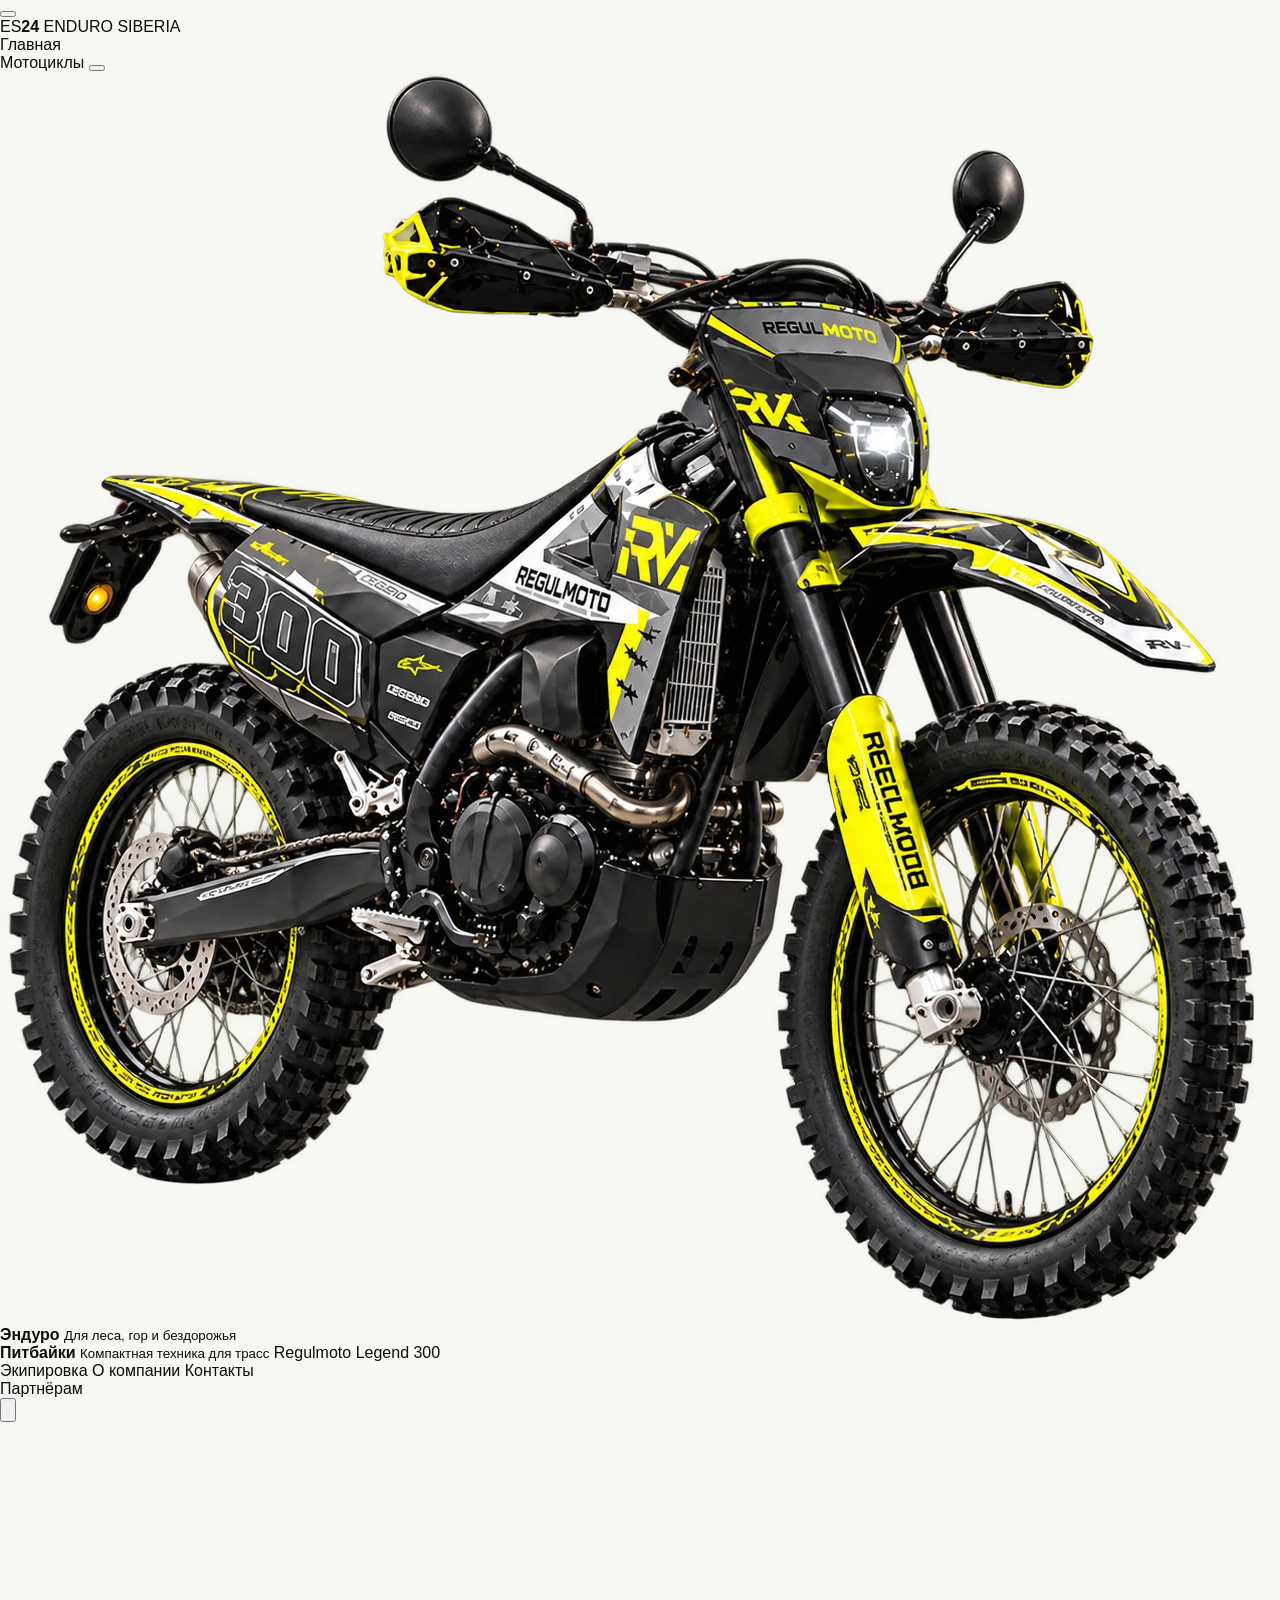
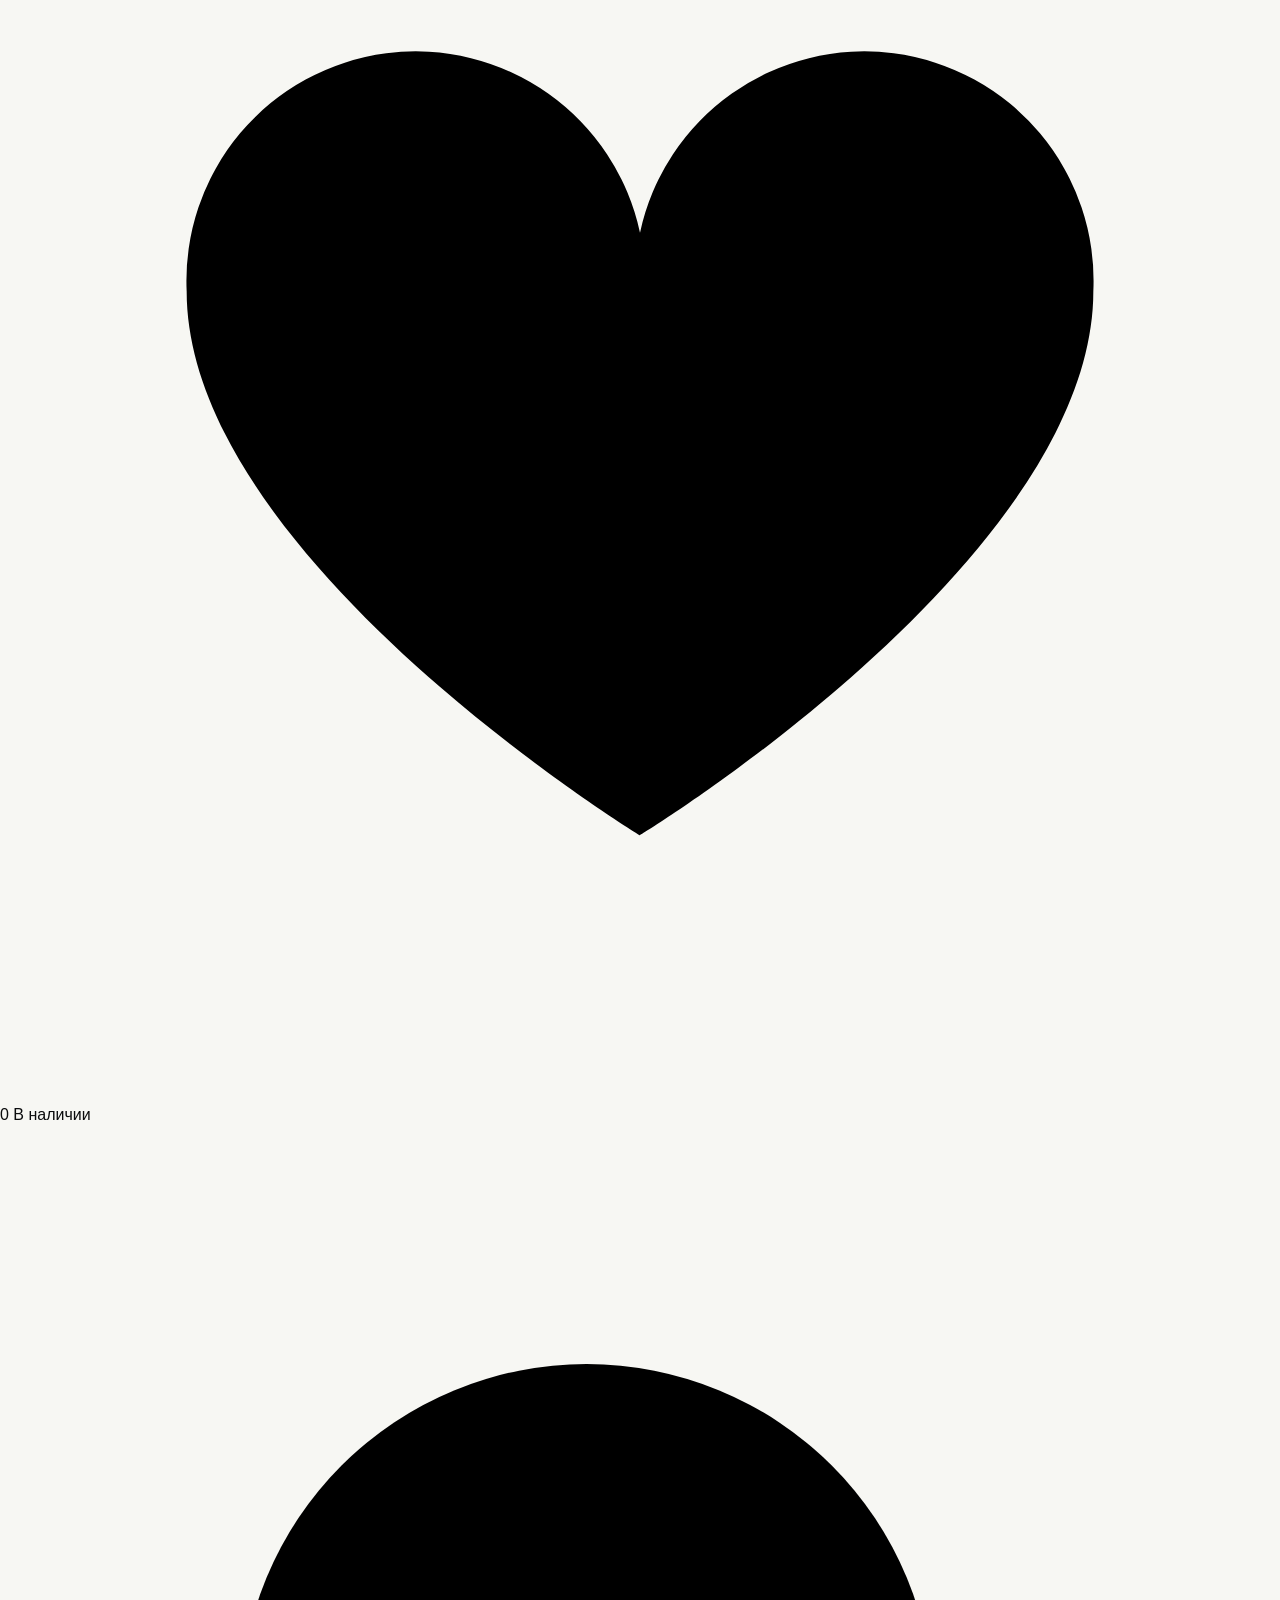
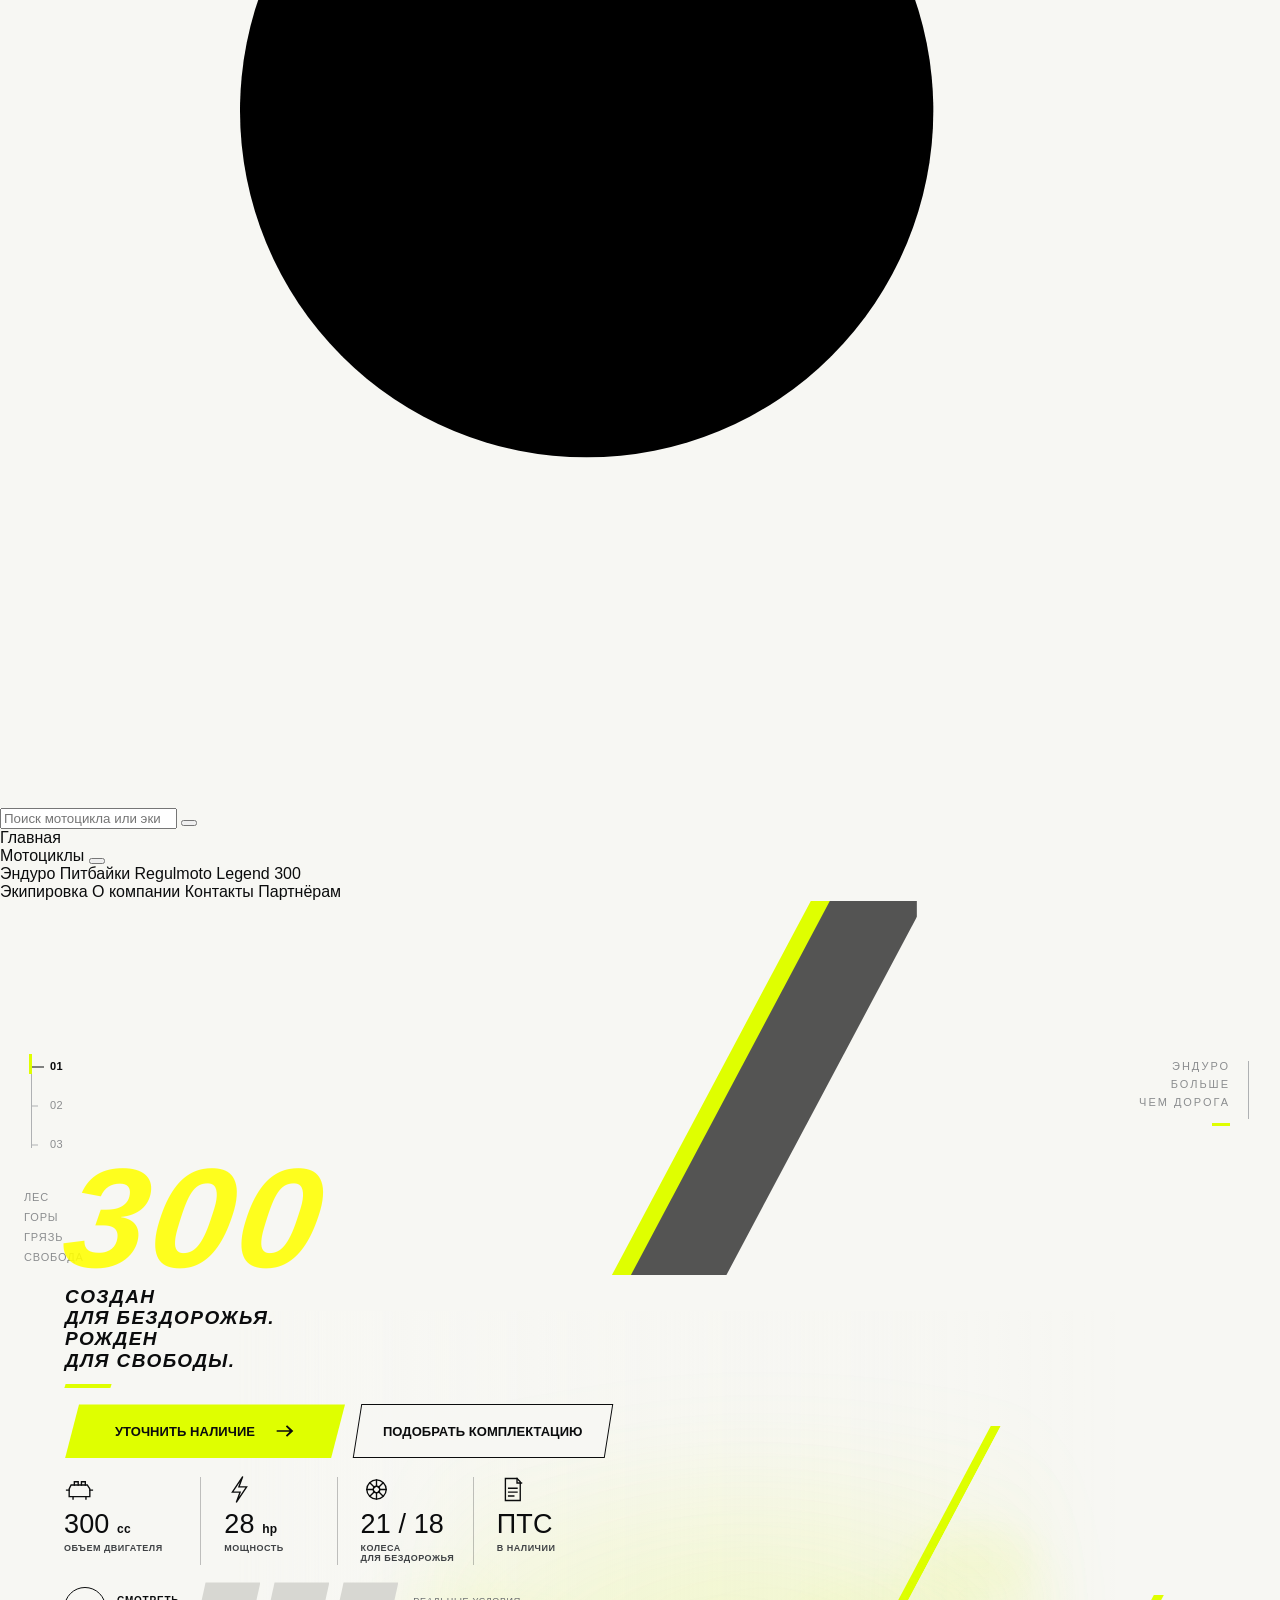
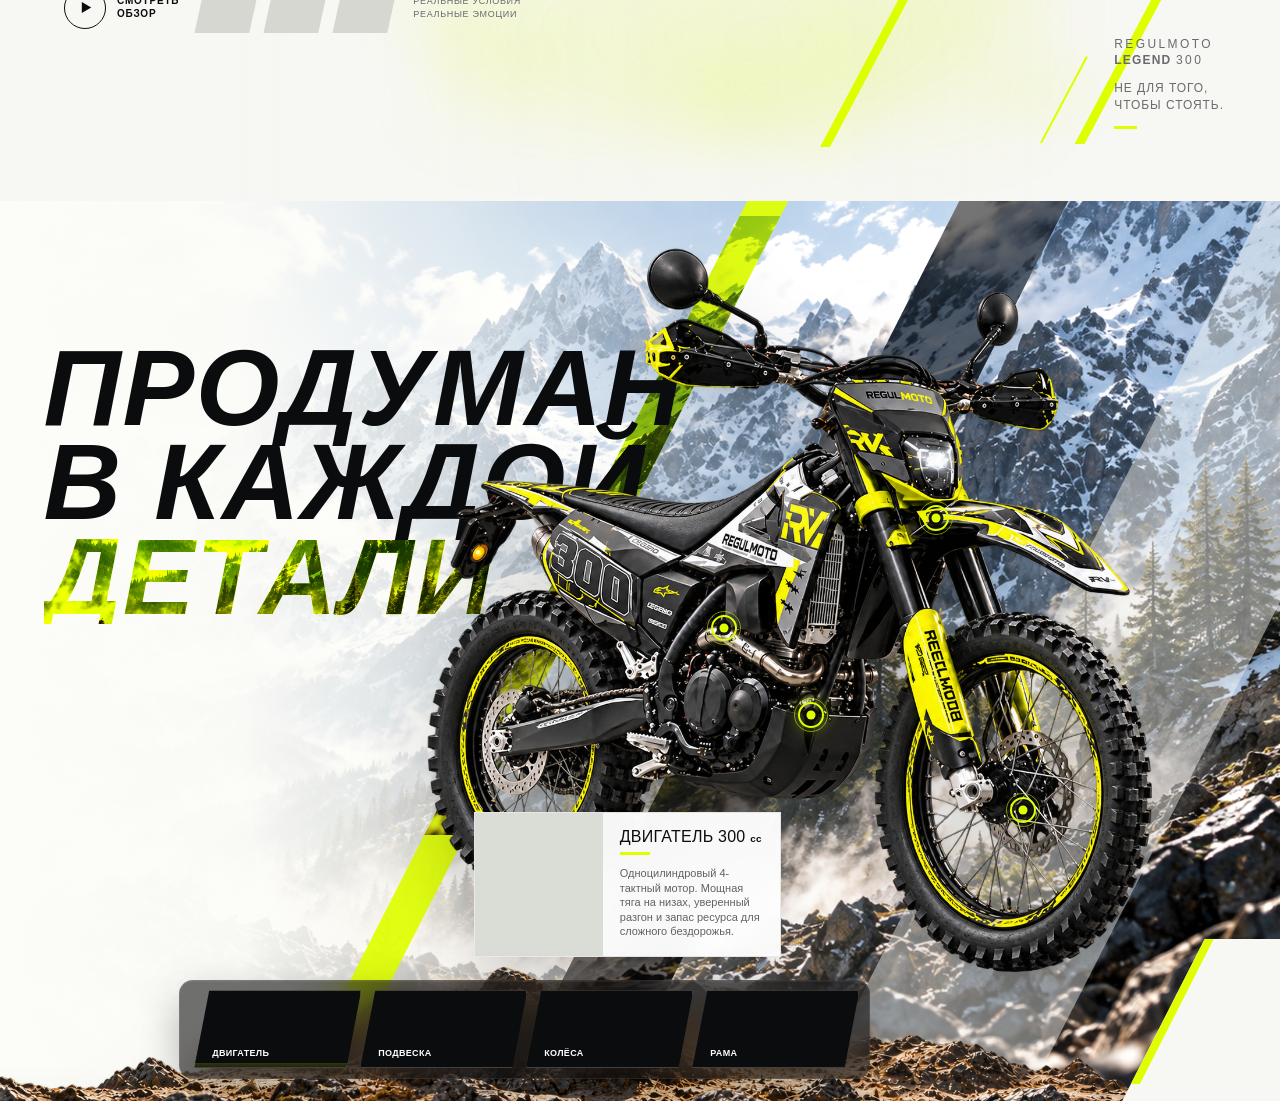
==== legend-300.html @ 42991114 "главная страница + адаптив" ====
<!doctype html>
<html lang="ru">
  <head>
    <meta charset="UTF-8" />
    <meta name="viewport" content="width=device-width, initial-scale=1.0" />
    <meta name="theme-color" content="#f7f7f3" />
    <link
      rel="preload"
      href="site/components/header.html"
      as="fetch"
      crossorigin="anonymous"
    />
    <link rel="stylesheet" href="site/css/main.min.css" />
    <link rel="stylesheet" href="site/css/header.css" />
    <link rel="stylesheet" href="site/css/hero-motion.css" />
    <link rel="stylesheet" href="site/css/hero-mobile.css" />
    <title>Enduro Siberia 24 — Regulmoto Legend 300</title>
  </head>

  <body>
    <div class="site-header-slot" data-component="header"></div>

    <main class="page">
      <section class="hero">
        <!-- прогрессия -->
        <div class="hero-rail" aria-hidden="true">
          <ol class="hero-rail__pages">
            <li class="hero-rail__page hero-rail__page--active">01</li>
            <li class="hero-rail__page">02</li>
            <li class="hero-rail__page">03</li>
          </ol>

          <div class="hero-rail__labels">
            <span>ЛЕС</span>
            <span>ГОРЫ</span>
            <span>ГРЯЗЬ</span>
            <span>СВОБОДА</span>
          </div>
        </div>

        <!-- справа манифест -->

        <div class="hero-manifest" aria-hidden="true">
          <div class="hero-manifest__text">
            <span>ЭНДУРО</span>
            <span>БОЛЬШЕ</span>
            <span>ЧЕМ ДОРОГА</span>
          </div>
        </div>

        <!-- контент -->

        <div class="hero-content">
          <h1 class="hero-content__title">
            <span class="hero-brand">REGULMOTO</span>

            <span class="hero-model">
              <span class="hero-model__name">LEGEND</span>
              <span class="hero-model__detail">300</span>
            </span>
          </h1>

          <p class="hero-slogan">
            СОЗДАН<br />
            ДЛЯ БЕЗДОРОЖЬЯ.<br />
            РОЖДЕН<br />
            ДЛЯ СВОБОДЫ.
          </p>

          <div class="hero-content__actions">
            <button class="primary" type="button">
              <span>УТОЧНИТЬ НАЛИЧИЕ</span>
              <svg viewBox="0 0 24 18" aria-hidden="true">
                <path
                  d="M2 8h15.5l-4.5-4.5L14.5 2 22 9l-7.5 7-1.5-1.5 4.5-4.5H2V8Z"
                />
              </svg>
            </button>

            <button class="podobrat" type="button">
              <span>ПОДОБРАТЬ КОМПЛЕКТАЦИЮ</span>
            </button>
          </div>

          <div class="hero-adventages" aria-label="Характеристики мотоцикла">
            <div class="hero-adventages__block">
              <svg
                class="hero-adventages__icon"
                viewBox="0 0 48 48"
                aria-hidden="true"
              >
                <path d="M11 17h25l4 6v12H8V23l3-6Z" />
                <path
                  d="M16 17v-5h6v5M27 17v-5h6v5M14 35v4M34 35v4M8 25H4M44 25h-4"
                />
              </svg>

              <p class="hero-adventages__block-text">
                <strong>300 <small>cc</small></strong>
                <span>ОБЪЕМ ДВИГАТЕЛЯ</span>
              </p>
            </div>

            <div class="hero-adventages__block">
              <svg
                class="hero-adventages__icon"
                viewBox="0 0 48 48"
                aria-hidden="true"
              >
                <path d="M29 4 13 28h12l-6 16 16-24H23L29 4Z" />
              </svg>

              <p class="hero-adventages__block-text">
                <strong>28 <small>hp</small></strong>
                <span>МОЩНОСТЬ</span>
              </p>
            </div>

            <div class="hero-adventages__block">
              <svg
                class="hero-adventages__icon"
                viewBox="0 0 48 48"
                aria-hidden="true"
              >
                <circle cx="24" cy="24" r="15" />
                <circle cx="24" cy="24" r="5" />
                <path
                  d="M24 9v10m0 10v10M9 24h10m10 0h10M14 14l7 7m6 6 7 7m0-20-7 7m-6 6-7 7"
                />
              </svg>

              <p class="hero-adventages__block-text">
                <strong>21 / 18</strong>
                <span>КОЛЕСА<br />ДЛЯ БЕЗДОРОЖЬЯ</span>
              </p>
            </div>

            <div class="hero-adventages__block">
              <svg
                class="hero-adventages__icon"
                viewBox="0 0 48 48"
                aria-hidden="true"
              >
                <path d="M13 7h18l5 5v29H13V7Z" />
                <path d="M31 7v7h7M18 22h13M18 28h13M18 34h8" />
              </svg>

              <p class="hero-adventages__block-text">
                <strong>ПТС</strong>
                <span>В НАЛИЧИИ</span>
              </p>
            </div>
          </div>

          <div class="hero-obzor">
            <a class="hero-obzor__button" href="#">
              <span class="hero-obzor__icon">
                <svg viewBox="0 0 14 16" aria-hidden="true">
                  <path d="M13 8L1 15V1L13 8Z" />
                </svg>
              </span>

              <span class="hero-obzor__button-text">
                СМОТРЕТЬ
                <span>ОБЗОР</span>
              </span>
            </a>

            <div class="hero-obzor__gallery" aria-hidden="true">
              <span class="hero-obzor__image hero-obzor__image--front">
                <img src="site/img/mot.webp" alt="" />
              </span>

              <span class="hero-obzor__image hero-obzor__image--middle">
                <img src="site/img/mot.webp" alt="" />
              </span>

              <span class="hero-obzor__image hero-obzor__image--rear">
                <img src="site/img/mot.webp" alt="" />
              </span>
            </div>

            <p class="hero-obzor__caption">
              РЕАЛЬНЫЕ УСЛОВИЯ
              <span>РЕАЛЬНЫЕ ЭМОЦИИ</span>
            </p>
          </div>

          <div class="hero-mobile-benefits" aria-label="Преимущества мотоцикла">
            <div class="hero-mobile-benefits__item">
              <svg viewBox="0 0 48 48" aria-hidden="true">
                <path d="M5 34 15 23l7 7 10-13 11 17" />
                <path d="M4 39h40" />
              </svg>
              <span>ДЛЯ ЛЮБЫХ<br />МАРШРУТОВ</span>
            </div>

            <div class="hero-mobile-benefits__item">
              <svg viewBox="0 0 48 48" aria-hidden="true">
                <path
                  d="M24 6 38 12v10c0 10-6 16-14 20C16 38 10 32 10 22V12L24 6Z"
                />
                <path d="m18 23 4 4 8-9" />
              </svg>
              <span>НАДЁЖНАЯ<br />КОНСТРУКЦИЯ</span>
            </div>

            <div class="hero-mobile-benefits__item">
              <svg viewBox="0 0 48 48" aria-hidden="true">
                <circle cx="24" cy="24" r="10" />
                <path
                  d="M24 5v7M24 36v7M5 24h7M36 24h7M10.5 10.5l5 5M32.5 32.5l5 5M37.5 10.5l-5 5M15.5 32.5l-5 5"
                />
              </svg>
              <span>ПРОВЕРЕН<br />В РЕАЛЬНЫХ УСЛОВИЯХ</span>
            </div>
          </div>
        </div>

        <!-- дым позади мотоцикла -->
        <div class="hero-bike-smoke" aria-hidden="true">
          <span class="hero-bike-smoke__puff hero-bike-smoke__puff--1"></span>
          <span class="hero-bike-smoke__puff hero-bike-smoke__puff--2"></span>
          <span class="hero-bike-smoke__puff hero-bike-smoke__puff--3"></span>
          <span class="hero-bike-smoke__puff hero-bike-smoke__puff--4"></span>
          <span class="hero-bike-smoke__puff hero-bike-smoke__puff--5"></span>
          <span class="hero-bike-smoke__puff hero-bike-smoke__puff--6"></span>
          <span class="hero-bike-smoke__puff hero-bike-smoke__puff--7"></span>
          <span class="hero-bike-smoke__puff hero-bike-smoke__puff--8"></span>
        </div>

        <!-- камни -->
        <div class="hero-rocks" aria-hidden="true">
          <img
            class="hero-rocks__image"
            src="site/img/stonesIbike.webp"
            alt=""
          />
        </div>

        <!-- мотоцикл -->
        <div class="hero-bike" aria-hidden="true">
          <img class="hero-bike__image" src="site/img/mot.webp" alt="" />
        </div>

        <div class="hero-backdrop" aria-hidden="true">
          <div class="hero-backdrop__mountains"></div>

          <div class="hero-backdrop__right">
            <div class="hero-backdrop__slash hero-backdrop__slash--black"></div>
            <div class="hero-backdrop__slash hero-backdrop__slash--acid"></div>
            <!-- <div class="hero-backdrop__slash hero-backdrop__slash--white"></div> -->

            <div class="hero-backdrop__mountain-panel"></div>

            <div class="hero-backdrop__rider-panel">
              <img
                class="hero-backdrop__rider-image"
                src="site/img/rider.webp"
                alt=""
              />
            </div>

            <div class="hero-backdrop__lower-cut"></div>

            <div class="hero-backdrop__lower-info">
              <p class="hero-backdrop__lower-model">
                <span>REGULMOTO</span>
                <span><strong>LEGEND </strong>300</span>
              </p>

              <p class="hero-backdrop__lower-copy">
                НЕ ДЛЯ ТОГО,<br />
                ЧТОБЫ СТОЯТЬ.
              </p>
            </div>
          </div>
        </div>
      </section>

      <section class="second" id="second">
        <div class="second__mountains" aria-hidden="true"></div>

        <div class="second__decor second__decor--acid" aria-hidden="true"></div>
        <div class="second__decor second__decor--dark" aria-hidden="true"></div>
        <div
          class="second__decor second__decor--light"
          aria-hidden="true"
        ></div>

        <div class="second__ground" aria-hidden="true">
          <img src="site/img/stones4.png" alt="" />
        </div>

        <div class="second__corner" aria-hidden="true"></div>

        <div class="second__inner">
          <div class="second__intro">
            <h2 class="second__title">
              <span>ПРОДУМАН</span>
              <span>В КАЖДОЙ</span>
              <span class="second__title-accent">ДЕТАЛИ</span>
            </h2>
          </div>

          <div class="second__stage">
            <div class="second__bike-box">
              <img
                class="second__bike"
                src="site/img/mot2.png"
                alt="Regulmoto Legend 300"
              />

              <button
                class="second__point second__point--engine is-active"
                type="button"
                data-second-target="engine"
                aria-label="Двигатель"
                aria-pressed="true"
              >
                <span></span>
              </button>

              <button
                class="second__point second__point--suspension"
                type="button"
                data-second-target="suspension"
                aria-label="Подвеска"
                aria-pressed="false"
              >
                <span></span>
              </button>

              <button
                class="second__point second__point--wheels"
                type="button"
                data-second-target="wheels"
                aria-label="Колёса"
                aria-pressed="false"
              >
                <span></span>
              </button>

              <button
                class="second__point second__point--frame"
                type="button"
                data-second-target="frame"
                aria-label="Рама"
                aria-pressed="false"
              >
                <span></span>
              </button>
            </div>

            <div class="second__cards">
              <article
                class="second__card second__card--engine is-active"
                data-second-card="engine"
              >
                <div class="second__card-image second__card-image--engine">
                  <img src="site/img/mot.webp" alt="" />
                </div>

                <div class="second__card-body">
                  <h3>ДВИГАТЕЛЬ 300 <small>cc</small></h3>
                  <p>
                    Одноцилиндровый 4-тактный мотор. Мощная тяга на низах,
                    уверенный разгон и запас ресурса для сложного бездорожья.
                  </p>
                </div>
              </article>

              <article
                class="second__card second__card--suspension"
                data-second-card="suspension"
              >
                <div class="second__card-image second__card-image--suspension">
                  <img src="site/img/mot.webp" alt="" />
                </div>

                <div class="second__card-body">
                  <h3>ПОДВЕСКА</h3>
                  <p>
                    Инвертированная вилка уверенно отрабатывает камни, колеи,
                    неровности и резкие изменения рельефа.
                  </p>
                </div>
              </article>

              <article
                class="second__card second__card--wheels"
                data-second-card="wheels"
              >
                <div class="second__card-image second__card-image--wheels">
                  <img src="site/img/mot.webp" alt="" />
                </div>

                <div class="second__card-body">
                  <h3>КОЛЁСА 21 / 18</h3>
                  <p>
                    Эндуро-схема 21/18 с внедорожной резиной для уверенного
                    сцепления на грунте, камнях и рыхлом покрытии.
                  </p>
                </div>
              </article>

              <article
                class="second__card second__card--frame"
                data-second-card="frame"
              >
                <div class="second__card-image second__card-image--frame">
                  <img src="site/img/mot.webp" alt="" />
                </div>

                <div class="second__card-body">
                  <h3>РАМА</h3>
                  <p>
                    Жёсткая геометрия и конструкция, рассчитанная на нагрузки
                    эндуро и активную езду по пересечённой местности.
                  </p>
                </div>
              </article>
            </div>

            <div class="second__thumbs-bar">
              <div class="second__thumbs" aria-label="Детали мотоцикла">
                <button
                  class="second__thumb is-active"
                  type="button"
                  data-second-target="engine"
                  aria-pressed="true"
                >
                  <img src="site/img/mot.webp" alt="" />
                  <span>ДВИГАТЕЛЬ</span>
                </button>

                <button
                  class="second__thumb"
                  type="button"
                  data-second-target="suspension"
                  aria-pressed="false"
                >
                  <img src="site/img/mot.webp" alt="" />
                  <span>ПОДВЕСКА</span>
                </button>

                <button
                  class="second__thumb"
                  type="button"
                  data-second-target="wheels"
                  aria-pressed="false"
                >
                  <img src="site/img/mot.webp" alt="" />
                  <span>КОЛЁСА</span>
                </button>

                <button
                  class="second__thumb"
                  type="button"
                  data-second-target="frame"
                  aria-pressed="false"
                >
                  <img src="site/img/mot.webp" alt="" />
                  <span>РАМА</span>
                </button>
              </div>
            </div>
          </div>
        </div>
      </section>
    </main>

    <script src="https://cdn.jsdelivr.net/npm/gsap@3/dist/gsap.min.js"></script>
    <script src="site/js/main.js"></script>
    <script src="site/js/hero-intro.js"></script>
    <script src="site/js/hero-smoke.js"></script>
  </body>
</html>
---- site/css/main.min.css ----
*{box-sizing:border-box}html,body{margin:0;padding:0;min-width:320px}body{font-family:Arial,Helvetica,sans-serif;background:#f7f7f3;color:#0b0c0d}a{color:inherit;text-decoration:none}img{display:block;max-width:100%}button{font:inherit;color:inherit}.page{min-height:100vh;overflow:hidden}.hero{position:relative;height:100vh;min-height:820px;overflow:hidden;isolation:isolate;background:#f7f7f3}.hero-rail{position:absolute;top:160px;left:24px;z-index:5;display:flex;flex-direction:column;gap:42px;color:#8b8d8f}.hero-rail__pages{position:relative;display:flex;flex-direction:column;gap:28px;margin:0;padding:0 0 0 26px;list-style:none}.hero-rail__pages::before{content:"";position:absolute;top:4px;bottom:2px;left:7px;width:1px;background:#afb1b3}.hero-rail__page{position:relative;min-width:24px;font-size:11px;line-height:1;font-weight:500;letter-spacing:.04em}.hero-rail__page::before{content:"";position:absolute;top:50%;left:-19px;width:7px;height:1px;background:#afb1b3;transform:translateY(-50%)}.hero-rail__page--active{color:#0b0c0d;font-weight:800}.hero-rail__page--active::before{width:13px;background:#0b0c0d}.hero-rail__page--active::after{content:"";position:absolute;top:-7px;left:-21px;width:3px;height:20px;background:#dfff00}.hero-rail__labels{display:flex;flex-direction:column;gap:9px;font-size:11px;line-height:1;letter-spacing:.08em}.hero-manifest{position:absolute;top:160px;right:24px;z-index:5;padding-right:26px;color:#8b8d8f;text-align:right}.hero-manifest::before{content:"";position:absolute;top:0;right:7px;width:1px;height:58px;background:#afb1b3}.hero-manifest::after{content:"";position:absolute;right:26px;bottom:-18px;width:18px;height:3px;background:#dfff00}.hero-manifest__text{display:flex;flex-direction:column;align-items:flex-end;gap:7px;font-size:11px;line-height:1;font-weight:500;letter-spacing:.18em;white-space:nowrap}.hero-content{position:relative;z-index:5;width:min(1010px,61vw);margin-left:clamp(56px,6.15vw,199px);padding-top:50px;display:flex;flex-direction:column;align-items:flex-start;gap:18px}.hero-content__title{margin:0;display:flex;flex-direction:column;align-items:flex-start;gap:8px;width:100%;font-weight:900}.hero-content__actions{display:flex;align-items:center;gap:12px;padding-left:1px}.hero-brand{display:block;width:fit-content;padding-left:20px;padding-right:20px;margin-left:32px;font-family:Impact,Haettenschweiler,"Arial Narrow Bold",sans-serif;font-size:clamp(66px,5.05vw,85px);line-height:.86;letter-spacing:.05em;font-style:italic;white-space:nowrap;color:rgba(0,0,0,0);-webkit-text-fill-color:rgba(0,0,0,0);background-image:url("../img/hero-back.webp");background-size:1080px auto;background-position:46% 43%;background-repeat:no-repeat;background-clip:text;-webkit-background-clip:text;filter:grayscale(1) contrast(1.45) brightness(0.33);transform:skewX(-10deg) scaleX(1.1);transform-origin:left center}.hero-model{display:flex;flex-direction:column;align-items:flex-start;gap:8px;width:fit-content;padding-left:30px;padding-right:30px;margin-left:-30px;font-family:Impact,Haettenschweiler,"Arial Narrow Bold",sans-serif;font-size:clamp(190px,15.45vw,264px);line-height:.78;letter-spacing:2px;font-style:italic;transform:skewX(-8deg) scaleX(1.055);transform-origin:left center}.hero-model__name,.hero-model__detail{display:block;width:fit-content;padding:0 40px;margin-left:-30px;color:rgba(0,0,0,0);-webkit-text-fill-color:rgba(0,0,0,0);background-clip:text;-webkit-background-clip:text;background-repeat:no-repeat}.hero-model__name{background-image:url("../img/hero-back.webp");background-size:1080px auto;background-position:46% 43%;filter:grayscale(1) contrast(1.45) brightness(0.33)}.hero-model__detail{font-size:.79em;line-height:.72;letter-spacing:3px;background-image:linear-gradient(rgba(223, 255, 0, 0.88), rgba(223, 255, 0, 0.88)),url("../img/hero-back.webp");background-size:auto,900px auto;background-position:center,40% 52%;background-blend-mode:multiply;filter:saturate(1.3) contrast(1.22) brightness(1.07)}.hero-slogan{position:relative;width:330px;margin:0;padding:0 0 17px 1px;font-family:"Arial Narrow",Arial,Helvetica,sans-serif;font-size:clamp(20px,1.43vw,24px);line-height:1.13;letter-spacing:.075em;font-weight:900;font-style:italic}.hero-slogan::after{content:"";position:absolute;left:1px;bottom:0;width:46px;height:4px;background:#dfff00;transform:skewX(-18deg)}.primary,.podobrat{position:relative;height:54px;padding:0;border:0;background:rgba(0,0,0,0);cursor:pointer;font-size:13px;font-weight:900;font-style:normal;letter-spacing:.005em}.primary{width:280px;display:flex;align-items:center;justify-content:center;gap:20px;background:#dfff00;clip-path:polygon(5% 0, 100% 0, 95% 100%, 0 100%)}.primary svg{width:20px;height:16px;fill:#0b0c0d;flex:0 0 auto}.podobrat{width:252px;border:1px solid #0b0c0d;background:rgba(247,247,243,.84);transform:skewX(-9deg)}.podobrat span{display:inline-block;transform:skewX(9deg)}.hero-adventages{width:590px;margin:0;display:grid;grid-template-columns:repeat(4, 1fr)}.hero-adventages__block{position:relative;min-height:92px;padding-right:18px;display:flex;flex-direction:column;align-items:flex-start;gap:7px}.hero-adventages__block+.hero-adventages__block{padding-left:24px}.hero-adventages__block+.hero-adventages__block::before{content:"";position:absolute;left:0;top:3px;bottom:1px;width:1px;background:rgba(11,12,13,.24)}.hero-adventages__icon{width:31px;height:31px;margin:0;fill:none;stroke:#0b0c0d;stroke-width:2.1;stroke-linecap:square;stroke-linejoin:miter}.hero-adventages__block-text{margin:0;display:flex;flex-direction:column;align-items:flex-start;gap:5px}.hero-adventages__block-text strong{font-family:Impact,Haettenschweiler,"Arial Narrow Bold",sans-serif;font-size:27px;line-height:.94;font-weight:200;letter-spacing:.005em}.hero-adventages__block-text strong small{font-family:Arial,Helvetica,sans-serif;font-size:12px;font-weight:700;text-transform:lowercase}.hero-adventages__block-text>span{color:#3f4245;font-size:9px;line-height:1.12;font-weight:700;letter-spacing:.055em}.hero-obzor{width:590px;margin:0;display:flex;align-items:center;gap:15px}.hero-obzor__button{flex:0 0 auto;display:flex;align-items:center;gap:11px}.hero-obzor__icon{width:42px;height:42px;display:grid;place-items:center;border:1px solid #0b0c0d;border-radius:50%;transition:background-color .25s ease,color .25s ease}.hero-obzor__icon svg{width:11px;height:13px;margin-left:2px;fill:currentColor}.hero-obzor__button:hover .hero-obzor__icon{color:#fff;background:#0b0c0d}.hero-obzor__button-text{display:flex;flex-direction:column;gap:2px;font-size:10px;line-height:1.08;font-weight:800;letter-spacing:.08em}.hero-obzor__gallery{flex:0 0 auto;display:flex;align-items:center;gap:3px}.hero-obzor__image{position:relative;width:66px;height:51px;overflow:hidden;background:#d7d7d2;clip-path:polygon(17% 0, 100% 0, 83% 100%, 0 100%)}.hero-obzor__image img{position:absolute;max-width:none;width:215px;height:auto}.hero-obzor__image--front img{left:-48px;top:-68px}.hero-obzor__image--middle img{left:-76px;top:-52px}.hero-obzor__image--rear img{left:-120px;top:-48px}.hero-obzor__caption{flex:0 0 auto;margin:0;display:flex;flex-direction:column;gap:3px;color:#66696c;font-size:9px;line-height:1.15;letter-spacing:.075em;white-space:nowrap}.hero-bike{position:absolute;left:32.8%;bottom:4%;z-index:6;width:50.5%;pointer-events:none}.hero-bike__image{display:block;width:100%;max-width:none;height:auto}.hero-bike-smoke{position:absolute;left:27%;bottom:0;z-index:4;width:62%;height:68%;pointer-events:none;overflow:visible}.hero-bike-smoke::before,.hero-bike-smoke::after{content:"";position:absolute;inset:0;pointer-events:none;will-change:transform,opacity}.hero-bike-smoke::before{left:8%;right:10%;bottom:8%;top:30%;background:radial-gradient(ellipse at 24% 70%, rgba(223, 255, 0, 0.12) 0%, rgba(223, 255, 0, 0.07) 24%, rgba(223, 255, 0, 0.03) 46%, rgba(223, 255, 0, 0) 74%),radial-gradient(ellipse at 56% 74%, rgba(223, 255, 0, 0.15) 0%, rgba(223, 255, 0, 0.08) 26%, rgba(223, 255, 0, 0.03) 48%, rgba(223, 255, 0, 0) 76%),radial-gradient(ellipse at 82% 62%, rgba(223, 255, 0, 0.11) 0%, rgba(223, 255, 0, 0.06) 24%, rgba(223, 255, 0, 0.03) 44%, rgba(223, 255, 0, 0) 72%);filter:blur(42px);opacity:.32}.hero-bike-smoke::after{left:12%;right:10%;bottom:10%;top:36%;background:radial-gradient(ellipse at 18% 66%, rgba(223, 255, 0, 0.15) 0%, rgba(223, 255, 0, 0.09) 24%, rgba(223, 255, 0, 0.04) 42%, rgba(223, 255, 0, 0) 68%),radial-gradient(ellipse at 48% 72%, rgba(223, 255, 0, 0.16) 0%, rgba(223, 255, 0, 0.1) 24%, rgba(223, 255, 0, 0.04) 46%, rgba(223, 255, 0, 0) 70%),radial-gradient(ellipse at 76% 64%, rgba(223, 255, 0, 0.14) 0%, rgba(223, 255, 0, 0.08) 22%, rgba(223, 255, 0, 0.04) 42%, rgba(223, 255, 0, 0) 68%);filter:blur(30px);opacity:.28}.hero-bike-smoke__puff{position:absolute;z-index:2;border-radius:50%;background:radial-gradient(ellipse at 34% 58%, rgba(223, 255, 0, 0.26) 0%, rgba(223, 255, 0, 0.16) 22%, rgba(223, 255, 0, 0.09) 42%, rgba(223, 255, 0, 0.035) 64%, rgba(223, 255, 0, 0) 86%),radial-gradient(ellipse at 72% 34%, rgba(223, 255, 0, 0.16) 0%, rgba(223, 255, 0, 0.075) 26%, rgba(223, 255, 0, 0) 68%),radial-gradient(ellipse at 60% 78%, rgba(223, 255, 0, 0.11) 0%, rgba(223, 255, 0, 0.05) 22%, rgba(223, 255, 0, 0) 60%);filter:blur(16px);opacity:.16;will-change:transform,opacity,border-radius}.hero-bike-smoke__puff::before,.hero-bike-smoke__puff::after{content:"";position:absolute;border-radius:50%;background:inherit;pointer-events:none}.hero-bike-smoke__puff::before{inset:10% 18% 20% 8%;opacity:.58;filter:blur(11px);transform:translate(-8%, -6%) scale(0.9)}.hero-bike-smoke__puff::after{inset:20% 6% 10% 24%;opacity:.46;filter:blur(13px);transform:translate(10%, 7%) scale(0.86)}.hero-bike-smoke__puff--1{left:2%;bottom:23%;width:150px;height:100px}.hero-bike-smoke__puff--2{left:9%;bottom:14%;width:185px;height:122px}.hero-bike-smoke__puff--3{left:31%;bottom:7%;width:205px;height:136px}.hero-bike-smoke__puff--4{left:42%;bottom:5%;width:220px;height:144px}.hero-bike-smoke__puff--5{right:18%;bottom:14%;width:220px;height:145px}.hero-bike-smoke__puff--6{right:9%;bottom:24%;width:185px;height:122px}.hero-bike-smoke__puff--7{right:2%;bottom:10%;width:155px;height:102px}.hero-bike-smoke__puff--8{right:12%;bottom:33%;width:138px;height:90px;opacity:.06}.hero-bike-smoke__puff--1,.hero-bike-smoke__puff--3,.hero-bike-smoke__puff--6{z-index:1;filter:blur(22px);opacity:.12}.hero-bike-smoke__puff--2,.hero-bike-smoke__puff--4,.hero-bike-smoke__puff--5{z-index:2;filter:blur(17px);opacity:.16}.hero-bike-smoke__puff--7,.hero-bike-smoke__puff--8{z-index:3;filter:blur(12px);opacity:.12}.hero-rocks{position:absolute;left:30.8%;bottom:0%;z-index:3;width:39.5%;pointer-events:none;overflow:hidden}.hero-rocks__image{display:block;width:100%;max-width:none;height:auto}.hero-backdrop{position:absolute;inset:0;z-index:1;overflow:hidden;pointer-events:none}.hero-backdrop__mountains{position:absolute;left:18.5%;right:10.5%;bottom:-1.5%;height:56%;overflow:hidden;mask-image:linear-gradient(to right, transparent 0%, #000 10%, #000 92%, transparent 100%);-webkit-mask-image:linear-gradient(to right, transparent 0%, #000 10%, #000 92%, transparent 100%)}.hero-backdrop__mountains::before{content:"";position:absolute;left:0;right:0;top:-350px;bottom:-120px;background:url("../img/hero-back.webp") center center/cover no-repeat;transform:translateY(-50px);opacity:.82;filter:saturate(0.78) contrast(1.04) brightness(1.08)}.hero-backdrop__mountains::after{content:"";position:absolute;inset:0;z-index:1;background:linear-gradient(90deg, rgba(247, 247, 243, 0.96) 0%, rgba(247, 247, 243, 0.76) 18%, rgba(247, 247, 243, 0.28) 46%, rgba(247, 247, 243, 0.04) 77%, rgba(247, 247, 243, 0) 100%)}.hero-backdrop__right{position:absolute;inset:0 0 0 auto;width:42%;height:100%}.hero-backdrop__slash,.hero-backdrop__mountain-panel,.hero-backdrop__rider-panel,.hero-backdrop__lower-cut{transform:skewX(-28deg);transform-origin:center}.hero-backdrop__slash{position:absolute;overflow:hidden}.hero-backdrop__slash::before{content:"";position:absolute;inset:-18% -150%;transform:skewX(28deg);transform-origin:center;background-repeat:no-repeat}.hero-backdrop__slash--black{top:0%;right:80.5%;z-index:1;width:18%;height:41.5%;transform:skewX(-28deg)}.hero-backdrop__slash--black::before{content:"";position:absolute;inset:auto;right:-70%;bottom:-10%;width:400%;height:140%;background-image:linear-gradient(rgba(4, 5, 6, 0.66), rgba(4, 5, 6, 0.66)),url("../img/hero-back.webp");background-size:100% 100%,auto 180%;background-position:center,10% 50%;background-repeat:no-repeat;background-blend-mode:multiply;transform:skewX(28deg);transform-origin:center;filter:contrast(1.12) saturate(0.78)}.hero-backdrop__slash--acid{top:-4.5%;right:95.8%;z-index:4;width:3.3%;height:46%;background:#dfff00;transform:skewX(-28deg);transform-origin:center}.hero-backdrop__slash--acid::before{content:none}.hero-backdrop__slash--white{position:absolute;right:21.5%;bottom:0;z-index:2;width:18%;height:49%;overflow:hidden;transform:skewX(-28deg);background:none}.hero-backdrop__slash--white::before{background:linear-gradient(rgba(247, 247, 243, 0.65), rgba(247, 247, 243, 0.65)),url("../img/hero-back.webp") 84% 13%/910px auto no-repeat;background-blend-mode:screen;filter:saturate(0.92) contrast(1.06)}.hero-backdrop__mountain-panel{position:absolute;top:0%;right:40%;z-index:3;width:57%;height:94%;overflow:hidden;background:none;transform:skewX(-28deg)}.hero-backdrop__mountain-panel::before{content:"";position:absolute;inset:-12% -64%;background:url("../img/hero-back.webp") 72% 16%/cover no-repeat;transform:skewX(28deg) scale(1.08);transform-origin:center;filter:saturate(0.92) contrast(1.06)}.hero-backdrop__mountain-panel::after{content:"";position:absolute;right:0;bottom:0;z-index:2;width:10px;height:38%;background:#dfff00}.hero-backdrop__rider-panel{position:absolute;top:35.1%;right:-0.5%;z-index:5;width:47.5%;height:46.8%;overflow:hidden;background:none;transform:skewX(-28deg)}.hero-backdrop__rider-panel::before{content:"";position:absolute;inset:-12% -24%;background:url("../img/hero-back.webp") 78% 73%/cover no-repeat;transform:skewX(28deg) scale(1.08);transform-origin:center}.hero-backdrop__rider-panel{mask-image:linear-gradient(180deg, transparent 0%, rgba(0, 0, 0, 0.08) 8%, rgba(0, 0, 0, 0.22) 16%, rgba(0, 0, 0, 0.48) 26%, rgba(0, 0, 0, 0.75) 36%, #000 48%),linear-gradient(82deg, transparent 0%, rgba(0, 0, 0, 0.14) 7%, rgba(0, 0, 0, 0.38) 14%, rgba(0, 0, 0, 0.7) 21%, #000 30%);mask-composite:intersect;-webkit-mask-image:linear-gradient(180deg, transparent 0%, rgba(0, 0, 0, 0.08) 8%, rgba(0, 0, 0, 0.22) 16%, rgba(0, 0, 0, 0.48) 26%, rgba(0, 0, 0, 0.75) 36%, #000 48%),linear-gradient(82deg, transparent 0%, rgba(0, 0, 0, 0.14) 7%, rgba(0, 0, 0, 0.38) 14%, rgba(0, 0, 0, 0.7) 21%, #000 30%);-webkit-mask-composite:source-in}.hero-backdrop__rider-panel img{position:absolute;right:12%;bottom:11%;z-index:1;width:55%;max-width:none;height:auto;transform:skewX(28deg);transform-origin:center;filter:contrast(1.04) saturate(0.96)}.hero-backdrop__lower-cut{position:absolute;right:-9%;bottom:-2.1%;z-index:6;width:42%;height:25%;transform:skewX(-28deg);background:#f7f7f3}.hero-backdrop__lower-cut::after{content:"";position:absolute;left:0;bottom:34%;z-index:2;width:10px;height:66%;background:#dfff00}.hero-backdrop__lower-info{position:absolute;right:2.8%;bottom:7.5%;z-index:7;width:150px;color:#0b0c0d}.hero-backdrop__lower-info::before{content:"";position:absolute;left:-74px;top:7px;width:2px;height:98px;background:#dfff00;transform:rotate(28deg);transform-origin:bottom center}.hero-backdrop__lower-model{margin:0;display:flex;flex-direction:column;gap:4px}.hero-backdrop__lower-model span{color:#696c6e;font-size:12px;line-height:1;font-weight:500;letter-spacing:.2em}.hero-backdrop__lower-model strong{font-size:12px;line-height:1;font-weight:800;letter-spacing:.1em}.hero-backdrop__lower-copy{position:relative;margin:14px 0 0;padding-bottom:19px;color:#696c6e;font-size:12px;line-height:1.45;font-weight:500;letter-spacing:.08em}.hero-backdrop__lower-copy::after{content:"";position:absolute;left:0;bottom:5px;width:23px;height:3px;background:#dfff00}.primary,.podobrat{transition:transform .35s cubic-bezier(0.22, 1, 0.36, 1),background-color .35s ease,color .35s ease,border-color .35s ease,box-shadow .35s ease}.primary svg{transition:transform .35s cubic-bezier(0.22, 1, 0.36, 1)}.primary:hover{transform:translateY(-2px);box-shadow:0 12px 28px rgba(223,255,0,.2)}.primary:hover svg{transform:translateX(5px)}.primary:active{transform:translateY(0) scale(0.985)}.primary:focus-visible,.podobrat:focus-visible,.hero-obzor__button:focus-visible{outline:2px solid #0b0c0d;outline-offset:4px}.podobrat:hover{transform:translateY(-2px) skewX(-9deg);color:#f7f7f3;background:#0b0c0d;box-shadow:0 12px 26px rgba(11,12,13,.12)}.podobrat:active{transform:translateY(0) skewX(-9deg) scale(0.985)}.hero-obzor__button{transition:transform .3s cubic-bezier(0.22, 1, 0.36, 1)}.hero-obzor__button:hover{transform:translateY(-1px)}.hero-obzor__button:active{transform:translateY(0) scale(0.985)}.hero.hero--animating .hero-bike,.hero.hero--animating .hero-rocks,.hero.hero--animating .hero-backdrop__mountains,.hero.hero--animating .hero-backdrop__slash,.hero.hero--animating .hero-backdrop__mountain-panel,.hero.hero--animating .hero-backdrop__rider-panel,.hero.hero--animating .hero-backdrop__lower-cut{will-change:transform,opacity}.hero.hero--animating .hero-slogan::after{transform:skewX(-18deg) scaleX(0);transform-origin:left center;transition:transform .58s cubic-bezier(0.22, 1, 0.36, 1)}.hero.hero--animating .hero-rail__pages::before{transform:scaleY(0);transform-origin:top center;transition:transform .62s cubic-bezier(0.22, 1, 0.36, 1)}.hero.hero--animating .hero-rail__page::before{transform:translateY(-50%) scaleX(0);transform-origin:left center;transition:transform .4s cubic-bezier(0.22, 1, 0.36, 1)}.hero.hero--animating .hero-rail__page--active::after{transform:scaleY(0);transform-origin:top center;transition:transform .4s cubic-bezier(0.22, 1, 0.36, 1)}.hero.hero--animating .hero-manifest::before{transform:scaleY(0);transform-origin:top center;transition:transform .58s cubic-bezier(0.22, 1, 0.36, 1)}.hero.hero--animating .hero-manifest::after{transform:scaleX(0);transform-origin:right center;transition:transform .46s cubic-bezier(0.22, 1, 0.36, 1)}.hero.hero--animating .hero-backdrop__mountain-panel::after,.hero.hero--animating .hero-backdrop__lower-cut::after{transform:scaleY(0);transform-origin:bottom center;transition:transform .62s cubic-bezier(0.22, 1, 0.36, 1)}.hero.hero--animating .hero-backdrop__lower-info::before{transform:rotate(28deg) scaleY(0);transform-origin:bottom center;transition:transform .62s cubic-bezier(0.22, 1, 0.36, 1)}.hero.hero--animating .hero-backdrop__lower-copy::after{transform:scaleX(0);transform-origin:left center;transition:transform .48s cubic-bezier(0.22, 1, 0.36, 1)}.hero.hero--animating.hero--content-line-visible .hero-slogan::after{transform:skewX(-18deg) scaleX(1)}.hero.hero--animating.hero--rail-line-visible .hero-rail__pages::before{transform:scaleY(1)}.hero.hero--animating.hero--rail-line-visible .hero-rail__page::before{transform:translateY(-50%) scaleX(1)}.hero.hero--animating.hero--rail-line-visible .hero-rail__page--active::after{transform:scaleY(1)}.hero.hero--animating.hero--manifest-line-visible .hero-manifest::before{transform:scaleY(1)}.hero.hero--animating.hero--manifest-line-visible .hero-manifest::after{transform:scaleX(1)}.hero.hero--animating.hero--panel-line-visible .hero-backdrop__mountain-panel::after,.hero.hero--animating.hero--panel-line-visible .hero-backdrop__lower-cut::after{transform:scaleY(1)}.hero.hero--animating.hero--lower-line-visible .hero-backdrop__lower-info::before{transform:rotate(28deg) scaleY(1)}.hero.hero--animating.hero--lower-line-visible .hero-backdrop__lower-copy::after{transform:scaleX(1)}@media(prefers-reduced-motion: reduce){.primary,.podobrat,.primary svg,.hero-obzor__button,.hero-slogan::after,.hero-rail__pages::before,.hero-rail__page::before,.hero-rail__page--active::after,.hero-manifest::before,.hero-manifest::after,.hero-backdrop__mountain-panel::after,.hero-backdrop__lower-cut::after,.hero-backdrop__lower-info::before,.hero-backdrop__lower-copy::after{transition:none}}@media(max-width: 1500px)and (min-width: 1181px){.hero{min-height:760px}.hero-content{width:min(900px,61vw);margin-left:clamp(54px,5vw,82px);padding-top:58px;gap:16px}.hero-brand{margin-left:26px;font-size:clamp(58px,4.8vw,74px)}.hero-model{font-size:clamp(172px,14vw,220px)}.hero-slogan{font-size:19px}.hero-bike{left:34%;bottom:5%;width:49%}.hero-rocks{left:31%;width:41%}.hero-backdrop__right{width:44%}.hero-adventages,.hero-obzor{width:545px}}@media(max-width: 1180px)and (min-width: 901px){.hero{min-height:700px}.hero-content{width:58vw;margin-left:48px;padding-top:72px;gap:14px}.hero-brand{margin-left:22px;font-size:clamp(48px,4.9vw,60px)}.hero-model{font-size:clamp(140px,13.8vw,176px)}.hero-slogan{width:275px;font-size:17px}.primary{width:232px}.podobrat{width:214px}.hero-adventages,.hero-obzor{width:490px}.hero-adventages__block{padding-right:12px}.hero-adventages__block+.hero-adventages__block{padding-left:16px}.hero-bike{left:35%;bottom:7%;width:51%}.hero-rocks{left:33%;width:44%}.hero-backdrop__right{width:47%}.hero-rail{left:16px}.hero-manifest{right:16px}}@media(min-width: 901px)and (max-height: 760px){.hero{min-height:620px}.hero-content{padding-top:38px;gap:12px}.hero-brand{font-size:clamp(46px,4.4vw,62px)}.hero-model{font-size:clamp(138px,12.7vw,190px)}.hero-slogan{font-size:16px}.hero-bike{bottom:2%;width:min(48%,720px)}.hero-rocks{width:38%}.hero-adventages__block{min-height:76px}.hero-obzor{display:none}}.second{position:relative;width:100%;height:100svh;min-height:680px;overflow:hidden;isolation:isolate;background:#f7f7f3}.second__inner{position:relative;z-index:5;width:100%;height:100%}.second__mountains{position:absolute;inset:0;z-index:1;background:linear-gradient(90deg, #f7f7f3 0%, rgba(247, 247, 243, 0.98) 19%, rgba(247, 247, 243, 0.76) 35%, rgba(247, 247, 243, 0.2) 58%, rgba(247, 247, 243, 0.04) 78%, rgba(247, 247, 243, 0) 100%),url("../img//mount2.png") 70% 54%/cover no-repeat;filter:saturate(0.92) contrast(1.04)}.second__decor{position:absolute;top:-16%;height:132%;z-index:2;overflow:hidden;pointer-events:none;transform:skewX(-27deg);transform-origin:center}.second__decor--acid{left:40.5%;width:3.2%;background:linear-gradient(rgba(223, 255, 0, 0.92), rgba(223, 255, 0, 0.92)),url("../img/mount2.png") 64% 28%/1100px auto no-repeat;background-blend-mode:multiply}.second__decor--dark{left:57%;width:8.5%;background:linear-gradient(rgba(11, 12, 13, 0.57), rgba(11, 12, 13, 0.57)),url("../img//mount2.png") 73% 20%/cover no-repeat;background-blend-mode:multiply}.second__decor--light{left:81%;width:17%;background:linear-gradient(rgba(247, 247, 243, 0.48), rgba(247, 247, 243, 0.48));background-blend-mode:screen}.second__ground{position:absolute;left:50%;bottom:-18%;z-index:2;width:122%;pointer-events:none;transform:translateX(-50%)}.second__ground img{display:block;width:85%;max-width:none;height:auto}.second__ground::after{content:"";position:absolute;inset:55% 0 0;background:linear-gradient(180deg, rgba(11, 12, 13, 0), rgba(11, 12, 13, 0.12))}.second__corner{position:absolute;right:-3%;bottom:-5%;z-index:8;width:13%;height:23%;background:#f7f7f3;transform:skewX(-27deg)}.second__corner::before{content:"";position:absolute;left:0;top:0;width:9px;height:70%;background:#dfff00}.second__intro{position:absolute;left:3.4%;top:15.5%;z-index:5;width:41%}.second__title{display:flex;flex-direction:column;align-items:flex-start;margin:0;gap:0;font-family:Impact,Haettenschweiler,"Arial Narrow Bold",sans-serif;font-size:clamp(76px,min(8.4vw,15vh),145px);line-height:.88;font-style:italic;font-weight:900;letter-spacing:.015em;text-transform:uppercase;color:#0b0c0d}.second__title span{display:block;white-space:nowrap}.second__title-accent{padding-right:18px;color:rgba(0,0,0,0);-webkit-text-fill-color:rgba(0,0,0,0);background-image:linear-gradient(rgba(223, 255, 0, 0.88), rgba(223, 255, 0, 0.88)),url("../img/mount2.png");background-size:auto,980px auto;background-position:center,34% 70%;background-blend-mode:multiply;background-clip:text;-webkit-background-clip:text;filter:saturate(1.32) contrast(1.17) brightness(1.05)}.second__stage{position:absolute;inset:0;width:100%;height:100%}.second__bike-box{position:absolute;left:33%;top:5%;z-index:6;width:min(57vw,96vh,840px);height:auto}.second__bike{display:block;width:100%;max-width:none;height:auto;pointer-events:none;transform-origin:center;filter:drop-shadow(0 30px 42px rgba(11, 12, 13, 0.16))}.second__point{position:absolute;z-index:9;width:34px;height:34px;padding:0;border:0;border-radius:50%;background:rgba(0,0,0,0);cursor:pointer}.second__point span,.second__point::before,.second__point::after{content:"";position:absolute;left:50%;top:50%;border-radius:50%}.second__point span{width:9px;height:9px;background:#dfff00;transform:translate(-50%, -50%);box-shadow:0 0 0 3px rgba(11,12,13,.96),0 0 13px rgba(223,255,0,.48)}.second__point::before{width:22px;height:22px;border:2px solid #dfff00;transform:translate(-50%, -50%)}.second__point::after{width:32px;height:32px;border:1px solid rgba(223,255,0,.52);transform:translate(-50%, -50%);animation:second-point-pulse 2.1s ease-out infinite}.second__point:hover span,.second__point:focus-visible span,.second__point.is-active span{box-shadow:0 0 0 3px rgba(11,12,13,.96),0 0 22px rgba(223,255,0,.72)}.second__point:hover::before,.second__point:focus-visible::before,.second__point.is-active::before{box-shadow:0 0 18px rgba(223,255,0,.35)}.second__point--engine{left:51%;top:62%}.second__point--suspension{left:68%;top:35%}.second__point--wheels{left:80%;top:75%}.second__point--frame{left:39%;top:50%}@keyframes second-point-pulse{0%{transform:translate(-50%, -50%) scale(0.72);opacity:.72}72%{transform:translate(-50%, -50%) scale(1.18);opacity:0}100%{transform:translate(-50%, -50%) scale(1.18);opacity:0}}.second__cards{position:absolute;inset:0;z-index:10;pointer-events:none}.second__card{position:absolute;display:grid;grid-template-columns:42% 58%;width:clamp(285px,24vw,365px);min-height:138px;overflow:hidden;border:1px solid rgba(11,12,13,.08);background:hsla(0,0%,100%,.96);box-shadow:0 20px 45px rgba(11,12,13,.12);backdrop-filter:blur(14px);opacity:0;visibility:hidden;transform:translateY(10px) scale(0.985);transition:opacity .3s ease,visibility .3s ease,transform .4s cubic-bezier(0.22, 1, 0.36, 1)}.second__card.is-active{opacity:1;visibility:visible;transform:translateY(0) scale(1)}.second__card--engine{left:37%;bottom:16%}.second__card--suspension{right:3.7%;top:9%}.second__card--wheels{right:2.6%;top:42%}.second__card--frame{left:44%;top:11%}.second__card-image{position:relative;min-height:138px;overflow:hidden;background:#d9ddd5}.second__card-image img{position:absolute;width:285px;max-width:none;height:auto}.second__card-image--engine img{left:-78px;top:-101px}.second__card-image--suspension img{left:-126px;top:-50px}.second__card-image--wheels img{left:-142px;top:-80px}.second__card-image--frame img{left:-88px;top:-68px}.second__card-body{display:flex;flex-direction:column;justify-content:center;padding:16px 17px 17px}.second__card-body h3{position:relative;margin:0 0 11px;padding-bottom:10px;color:#0b0c0d;font-family:Impact,Haettenschweiler,"Arial Narrow Bold",sans-serif;font-size:clamp(16px,1.15vw,20px);line-height:1;font-weight:400;letter-spacing:.015em}.second__card-body h3 small{font-family:Arial,Helvetica,sans-serif;font-size:.62em;font-weight:700;text-transform:lowercase}.second__card-body h3::after{content:"";position:absolute;left:0;bottom:0;width:30px;height:3px;background:#dfff00}.second__card-body p{margin:0;color:#5f6366;font-size:clamp(11px,.82vw,14px);line-height:1.32;font-weight:400}.second__card--suspension,.second__card--wheels{width:clamp(300px,24vw,375px)}.second__thumbs{position:absolute;left:14%;bottom:2.4%;z-index:12;display:flex;align-items:stretch;gap:3px;width:min(54%,760px);height:clamp(78px,11vh,100px);padding:9px 14px 10px;border:1px solid hsla(0,0%,100%,.08);border-radius:14px;background:rgba(11,12,13,.58);backdrop-filter:blur(18px) saturate(1.12);-webkit-backdrop-filter:blur(18px) saturate(1.12);box-shadow:0 18px 44px rgba(0,0,0,.28),inset 0 1px 0 hsla(0,0%,100%,.05)}.second__thumb{position:relative;flex:1 1 0;min-width:0;margin:0 -4px 0 0;padding:0;overflow:hidden;border:1px solid hsla(0,0%,100%,.22);background:#0b0c0d;clip-path:polygon(9% 0, 100% 0, 91% 100%, 0 100%);cursor:pointer;transition:transform .35s cubic-bezier(0.22, 1, 0.36, 1),filter .35s ease,box-shadow .35s ease}.second__thumb img{position:absolute;inset:0;width:100%;height:100%;object-fit:cover;filter:brightness(0.46) saturate(0.72) contrast(1.08);transform:scale(1.34);transition:filter .35s ease,transform .55s cubic-bezier(0.22, 1, 0.36, 1)}.second__thumb::after{content:"";position:absolute;inset:0;background:linear-gradient(180deg, rgba(11, 12, 13, 0.02) 15%, rgba(11, 12, 13, 0.2) 48%, rgba(11, 12, 13, 0.9) 100%);pointer-events:none}.second__thumb span{position:absolute;left:17px;bottom:9px;z-index:2;color:#fff;font-size:clamp(9px,.68vw,12px);line-height:1;font-weight:900;letter-spacing:.035em}.second__thumb:hover,.second__thumb:focus-visible,.second__thumb.is-active{z-index:2}.second__thumb:hover img,.second__thumb:focus-visible img,.second__thumb.is-active img{filter:brightness(0.76) saturate(1) contrast(1.04);transform:scale(1.42)}.second__thumb.is-active{box-shadow:inset 0 -4px 0 #dfff00,0 0 18px rgba(223,255,0,.1)}.second__thumb:nth-child(1) img{object-position:44% 66%}.second__thumb:nth-child(2) img{object-position:66% 38%}.second__thumb:nth-child(3) img{object-position:80% 72%}.second__thumb:nth-child(4) img{object-position:48% 50%}@media(min-width: 901px)and (max-height: 760px){.second{min-height:620px}.second__intro{top:12%}.second__title{font-size:clamp(70px,min(7.7vw,14vh),118px)}.second__bike-box{left:34%;width:min(55vw,94vh,770px)}.second__card--engine{bottom:15%}.second__thumbs{bottom:2%}}@media(max-width: 900px){.second{height:auto;min-height:0;padding:70px 0 50px}.second__inner{width:calc(100% - 28px);margin:0 auto}.second__mountains{opacity:.6}.second__intro{position:relative;left:auto;top:auto;width:100%;z-index:7}.second__title{font-size:clamp(50px,13vw,88px)}.second__stage{position:relative;inset:auto;height:auto;margin-top:20px}.second__bike-box{position:relative;left:auto;top:auto;width:112%;margin-left:-6%}.second__point,.second__thumbs{display:none}.second__cards{position:relative;inset:auto;display:grid;gap:12px;margin-top:0;pointer-events:auto}.second__card,.second__card--engine,.second__card--suspension,.second__card--wheels,.second__card--frame{position:relative;left:auto;right:auto;top:auto;bottom:auto;width:100%;opacity:1;visibility:visible;transform:none}.second__ground{display:none}.second__corner{display:none}}@media(max-width: 900px){.second{padding:54px 0 42px;overflow:hidden}.second__inner{width:100%}.second__mountains{opacity:.52;background-position:62% 50%}.second__intro{padding:0 18px}.second__title{font-size:clamp(48px,13.2vw,78px);line-height:.84}.second__stage{margin-top:4px}.second__bike-box{left:auto;top:auto;width:min(96vw,640px);margin:0 auto}.second__bike{width:100%;transform:none}.second__cards{position:relative;z-index:12;width:calc(100% - 28px);margin:-14px auto 0;gap:10px}.second__card,.second__card--engine,.second__card--suspension,.second__card--wheels,.second__card--frame{grid-template-columns:38% 62%;width:100%;min-height:122px;border-radius:10px;overflow:hidden;box-shadow:0 14px 34px rgba(11,12,13,.1)}.second__card-image{min-height:122px}.second__card-image img{width:230px}.second__card-image--engine img{left:-58px;top:-74px}.second__card-image--suspension img{left:-88px;top:-40px}.second__card-image--wheels img{left:-104px;top:-62px}.second__card-image--frame img{left:-64px;top:-50px}.second__card-body{padding:14px 14px 15px}.second__card-body h3{margin-bottom:9px;padding-bottom:8px;font-size:clamp(16px,4.4vw,19px)}.second__card-body p{font-size:clamp(10.5px,2.7vw,12px);line-height:1.34}.second__decor--acid{left:71%;width:5%}.second__decor--dark{left:77%;width:18%}}@media(max-width: 560px){.second{padding-top:46px;padding-bottom:34px}.second__intro{padding:0 14px}.second__title{font-size:clamp(44px,13.5vw,60px)}.second__bike-box{width:96vw}.second__cards{width:calc(100% - 24px);margin-top:-8px;gap:9px}.second__card,.second__card--engine,.second__card--suspension,.second__card--wheels,.second__card--frame{grid-template-columns:40% 60%;min-height:116px}.second__card-image{min-height:116px}.second__card-image img{width:214px}.second__card-body{padding:12px 11px 13px}.second__card-body h3{font-size:16px}.second__card-body p{font-size:10.5px}}@media(max-width: 900px){.second{min-height:100svh;padding:56px 0 34px;overflow:hidden}.second__mountains{opacity:.68;background-position:64% 50%}.second__decor--acid{left:73%;width:4.5%}.second__decor--dark{left:78%;width:16%}.second__intro{padding:0 16px}.second__title{font-size:clamp(50px,13.5vw,76px);line-height:.83}.second__stage{position:relative;inset:auto;height:auto;margin-top:8px}.second__bike-box{position:relative;left:auto;top:auto;width:min(98vw,620px);margin:0 auto}.second__bike{width:100%;transform:none}.second__point{display:none}.second__cards{position:relative;inset:auto;z-index:12;display:block;width:calc(100% - 28px);min-height:138px;margin:-24px auto 0;pointer-events:auto}.second__card,.second__card--engine,.second__card--suspension,.second__card--wheels,.second__card--frame{position:absolute;inset:0;display:grid;grid-template-columns:38% 62%;width:100%;min-height:138px;overflow:hidden;border-radius:12px;opacity:0;visibility:hidden;transform:translateY(8px);pointer-events:none;box-shadow:0 16px 38px rgba(11,12,13,.12)}.second__card.is-active{opacity:1;visibility:visible;transform:translateY(0);pointer-events:auto}.second__card-image{min-height:138px}.second__card-image img{width:238px}.second__card-image--engine img{left:-62px;top:-78px}.second__card-image--suspension img{left:-92px;top:-42px}.second__card-image--wheels img{left:-108px;top:-64px}.second__card-image--frame img{left:-68px;top:-52px}.second__card-body{padding:14px 14px 15px}.second__card-body h3{margin-bottom:9px;padding-bottom:8px;font-size:clamp(16px,4.2vw,19px)}.second__card-body p{font-size:clamp(10.5px,2.7vw,12px);line-height:1.34}.second__thumbs-bar{position:relative;z-index:13;width:100%}.second__thumbs{position:relative;left:auto;bottom:auto;display:flex;width:calc(100% - 28px);height:72px;margin:12px auto 0;padding:5px;gap:4px;border-radius:14px}.second__thumb{margin:0;border-radius:9px;clip-path:none}.second__thumb span{left:8px;bottom:7px;font-size:8px}.second__thumb.is-active{border-color:#dfff00;box-shadow:inset 0 0 0 1px rgba(223,255,0,.9),inset 0 -3px 0 #dfff00}.second__ground,.second__corner{display:none}}@media(max-width: 560px){.second{padding:46px 0 28px}.second__intro{padding:0 12px}.second__title{font-size:clamp(46px,13.4vw,60px)}.second__bike-box{width:96vw}.second__cards{width:calc(100% - 22px);min-height:128px;margin-top:-18px}.second__card,.second__card--engine,.second__card--suspension,.second__card--wheels,.second__card--frame{grid-template-columns:40% 60%;min-height:128px}.second__card-image{min-height:128px}.second__card-image img{width:220px}.second__card-body{padding:12px 11px 13px}.second__card-body h3{font-size:16px}.second__card-body p{font-size:10.5px}.second__thumbs{width:calc(100% - 22px);height:66px;margin-top:10px}.second__thumb span{font-size:7px}}
---- site/css/hero-mobile.css ----
@charset "UTF-8";
.hero-mobile-benefits {
  display: none;
}

@media (max-width: 900px) {
  .hero {
    height: 100svh;
    min-height: 680px;
    background: #f7f7f3;
  }
  .hero::after {
    content: "";
    position: absolute;
    left: 0;
    right: 0;
    bottom: 0;
    z-index: 4;
    height: 38%;
    pointer-events: none;
    background: linear-gradient(180deg, rgba(11, 12, 13, 0) 0%, rgba(11, 12, 13, 0.48) 24%, rgba(11, 12, 13, 0.9) 58%, rgba(11, 12, 13, 0.97) 100%), radial-gradient(circle at 50% 18%, rgba(223, 255, 0, 0.09), transparent 42%);
  }
  .hero-content {
    position: absolute;
    inset: 0;
    z-index: 5;
    width: auto;
    margin: 0;
    padding: 88px 16px 0;
    display: block;
  }
  .hero-content__title {
    position: relative;
    z-index: 2;
    width: 100%;
    gap: 0;
  }
  .hero-brand {
    margin: 0 0 5px 6px;
    padding: 0;
    font-size: clamp(30px, 7.8vw, 54px);
    line-height: 0.92;
    letter-spacing: 0.045em;
    background-size: 760px auto;
    background-position: 42% 28%;
  }
  .hero-model {
    gap: 0;
    margin: 0;
    padding: 0;
    font-size: clamp(82px, 22.5vw, 150px);
    line-height: 0.72;
    letter-spacing: 0;
    transform: skewX(-7deg) scaleX(1.025);
    transform-origin: left top;
  }
  .hero-model__name,
  .hero-model__detail {
    margin: 0;
    padding: 0 7px;
  }
  .hero-model__name {
    background-size: 800px auto;
    background-position: 50% 36%;
  }
  .hero-model__detail {
    margin-top: 2px;
    font-size: 0.72em;
    line-height: 0.78;
    letter-spacing: 0.01em;
    background-size: auto, 720px auto;
    background-position: center, 35% 56%;
  }
  .hero-slogan {
    position: relative;
    z-index: 9;
    width: 230px;
    margin: 12px 0 0 4px;
    padding: 0 0 15px;
    font-size: 0;
  }
  .hero-slogan::before {
    content: "НЕ ДЛЯ ТОГО,\aЧТОБЫ СТОЯТЬ.";
    display: block;
    white-space: pre;
    color: #0b0c0d;
    font-family: "Arial Narrow", Arial, Helvetica, sans-serif;
    font-size: clamp(17px, 4.8vw, 25px);
    line-height: 1.25;
    font-weight: 900;
    font-style: italic;
    letter-spacing: 0.055em;
  }
  .hero-slogan::after {
    left: 1px;
    bottom: 0;
    width: 42px;
    height: 4px;
  }
  .hero-manifest {
    top: 92px;
    right: 15px;
    z-index: 9;
    padding-right: 15px;
    color: rgba(247, 247, 243, 0.64);
  }
  .hero-manifest::before {
    right: 0;
    height: 50px;
    background: rgba(247, 247, 243, 0.48);
  }
  .hero-manifest::after {
    right: 14px;
    bottom: -14px;
    width: 16px;
  }
  .hero-manifest__text {
    gap: 5px;
    font-size: 9px;
    letter-spacing: 0.17em;
  }
  .hero-rail {
    top: 300px;
    right: 15px;
    left: auto;
    z-index: 9;
    gap: 0;
    padding-right: 14px;
    color: rgba(247, 247, 243, 0.82);
    text-align: right;
  }
  .hero-rail::after {
    content: "";
    position: absolute;
    top: -4px;
    right: 0;
    width: 1px;
    height: 76px;
    background: rgba(247, 247, 243, 0.46);
  }
  .hero-rail__pages {
    display: none;
  }
  .hero-rail__labels {
    align-items: flex-end;
    gap: 6px;
    font-size: 9px;
    line-height: 1;
    letter-spacing: 0.15em;
  }
  .hero-rail__labels::after {
    content: "";
    width: 22px;
    height: 3px;
    margin-top: 6px;
    background: #dfff00;
  }
  .hero-backdrop__mountains {
    left: -24%;
    right: -20%;
    bottom: 23%;
    height: 54%;
    mask-image: linear-gradient(to bottom, transparent 0%, #000 18%, #000 88%, transparent 100%);
    -webkit-mask-image: linear-gradient(to bottom, transparent 0%, #000 18%, #000 88%, transparent 100%);
  }
  .hero-backdrop__mountains::before {
    top: -14%;
    bottom: -10%;
    background-position: 58% 56%;
    transform: none;
    opacity: 0.7;
    filter: saturate(0.7) contrast(1.05) brightness(1.08);
  }
  .hero-backdrop__mountains::after {
    background: linear-gradient(180deg, rgba(247, 247, 243, 0.94) 0%, rgba(247, 247, 243, 0.54) 18%, rgba(247, 247, 243, 0.08) 50%, rgba(247, 247, 243, 0) 78%);
  }
  .hero-backdrop__right {
    width: 72%;
  }
  .hero-backdrop__slash--black {
    top: -8%;
    right: 21%;
    width: 41%;
    height: 61%;
    transform: skewX(-25deg);
  }
  .hero-backdrop__slash--black::before {
    right: -95%;
    bottom: -4%;
    width: 430%;
    height: 150%;
    background-size: 100% 100%, auto 165%;
    background-position: center, 33% 49%;
    transform: skewX(25deg);
  }
  .hero-backdrop__slash--acid {
    top: -9%;
    right: 63%;
    width: 4.6%;
    height: 67%;
    transform: skewX(-25deg);
  }
  .hero-backdrop__mountain-panel {
    top: 5%;
    right: -14%;
    width: 67%;
    height: 55%;
    transform: skewX(-25deg);
  }
  .hero-backdrop__mountain-panel::before {
    inset: -12% -82%;
    background-position: 76% 22%;
    transform: skewX(25deg) scale(1.08);
    filter: saturate(0.74) contrast(1.1) brightness(0.78);
  }
  .hero-backdrop__mountain-panel::after {
    width: 6px;
    height: 29%;
  }
  .hero-backdrop__rider-panel,
  .hero-backdrop__lower-cut,
  .hero-backdrop__lower-info {
    display: none;
  }
  .hero-bike {
    top: clamp(258px, 35svh, 330px);
    bottom: auto;
    left: 50%;
    z-index: 6;
    width: min(102vw, 680px);
    transform: translateX(-50%);
  }
  .hero-rocks {
    left: 50%;
    bottom: 198px;
    z-index: 7;
    width: min(112vw, 760px);
    overflow: visible;
    transform: translateX(-50%);
  }
  .hero-bike-smoke {
    left: -4%;
    bottom: 202px;
    z-index: 5;
    width: 104%;
    height: 44%;
    opacity: 0.48;
  }
  .hero-bike-smoke::before,
  .hero-bike-smoke::after {
    opacity: 0.18;
  }
  .hero-adventages {
    position: absolute;
    left: 8px;
    right: 8px;
    bottom: 150px;
    z-index: 10;
    width: auto;
    margin: 0;
    padding: 13px 0 11px;
    grid-template-columns: repeat(4, minmax(0, 1fr));
  }
  .hero-adventages__block {
    min-width: 0;
    min-height: 82px;
    padding: 0 6px;
    align-items: center;
    justify-content: flex-start;
    gap: 7px;
    text-align: center;
  }
  .hero-adventages__block + .hero-adventages__block {
    padding-left: 6px;
  }
  .hero-adventages__block + .hero-adventages__block::before {
    top: 5px;
    bottom: 3px;
    background: rgba(247, 247, 243, 0.26);
  }
  .hero-adventages__icon {
    width: 28px;
    height: 28px;
    stroke: #dfff00;
    stroke-width: 2.3;
  }
  .hero-adventages__block-text {
    min-width: 0;
    align-items: center;
    gap: 4px;
  }
  .hero-adventages__block-text strong {
    color: #f7f7f3;
    font-size: clamp(20px, 5.7vw, 31px);
    line-height: 0.95;
    white-space: nowrap;
  }
  .hero-adventages__block-text strong small {
    color: #f7f7f3;
    font-size: 11px;
  }
  .hero-adventages__block-text > span {
    color: rgba(247, 247, 243, 0.74);
    font-size: clamp(7px, 2.15vw, 10px);
    line-height: 1.18;
    letter-spacing: 0.05em;
  }
  .hero-content__actions {
    position: absolute;
    left: 16px;
    right: 16px;
    bottom: 76px;
    z-index: 11;
    display: block;
    padding: 0;
  }
  .podobrat {
    display: none;
  }
  .primary {
    width: 100%;
    height: 58px;
    justify-content: center;
    gap: 0;
    font-size: clamp(14px, 4vw, 18px);
    letter-spacing: 0.025em;
    clip-path: polygon(2.6% 0, 97.4% 0, 100% 50%, 97.4% 100%, 2.6% 100%, 0 50%);
  }
  .primary svg {
    display: none;
  }
  .hero-obzor {
    display: none;
  }
  .hero-mobile-benefits {
    position: absolute;
    left: 7px;
    right: 7px;
    bottom: 8px;
    z-index: 11;
    display: grid;
    grid-template-columns: repeat(3, minmax(0, 1fr));
    align-items: center;
    min-height: 60px;
  }
  .hero-mobile-benefits__item {
    position: relative;
    min-width: 0;
    padding: 0 7px;
    display: grid;
    grid-template-columns: 28px minmax(0, 1fr);
    align-items: center;
    gap: 8px;
  }
  .hero-mobile-benefits__item + .hero-mobile-benefits__item::before {
    content: "";
    position: absolute;
    left: 0;
    top: 5px;
    bottom: 5px;
    width: 1px;
    background: rgba(247, 247, 243, 0.28);
  }
  .hero-mobile-benefits__item svg {
    width: 28px;
    height: 28px;
    fill: none;
    stroke: #f7f7f3;
    stroke-width: 2;
    stroke-linecap: round;
    stroke-linejoin: round;
  }
  .hero-mobile-benefits__item span {
    min-width: 0;
    color: rgba(247, 247, 243, 0.86);
    font-size: clamp(6.7px, 1.8vw, 9px);
    line-height: 1.32;
    font-weight: 700;
    letter-spacing: 0.065em;
  }
}
@media (max-width: 560px) {
  .hero {
    height: 100svh;
    min-height: 650px;
  }
  .hero-content {
    padding: 84px 12px 0;
  }
  .hero-brand {
    margin-left: 4px;
  }
  .hero-model {
    font-size: clamp(76px, 22.8vw, 112px);
  }
  .hero-slogan {
    width: 205px;
    margin-top: 12px;
  }
  .hero-manifest {
    top: 88px;
    right: 11px;
  }
  .hero-manifest__text,
  .hero-rail__labels {
    font-size: 8px;
  }
  .hero-rail {
    top: 286px;
    right: 11px;
  }
  .hero-bike {
    top: clamp(248px, 36svh, 286px);
    left: 50%;
    width: 104%;
    transform: translateX(-50%);
  }
  .hero-rocks {
    left: 50%;
    bottom: 188px;
    width: 116%;
    transform: translateX(-50%);
  }
  .hero-bike-smoke {
    left: 50%;
    bottom: 192px;
    width: 106%;
    transform: translateX(-50%);
  }
  .hero-adventages {
    left: 3px;
    right: 3px;
    bottom: 144px;
  }
  .hero-adventages__block {
    min-height: 78px;
    padding: 0 4px;
  }
  .hero-adventages__block + .hero-adventages__block {
    padding-left: 4px;
  }
  .hero-adventages__icon {
    width: 25px;
    height: 25px;
  }
  .hero-adventages__block-text strong {
    font-size: clamp(19px, 6vw, 27px);
  }
  .hero-adventages__block-text > span {
    font-size: clamp(6.4px, 2vw, 8.5px);
  }
  .hero-content__actions {
    left: 12px;
    right: 12px;
    bottom: 72px;
  }
  .primary {
    height: 56px;
  }
  .hero-mobile-benefits {
    left: 4px;
    right: 4px;
    bottom: 7px;
    min-height: 60px;
  }
  .hero-mobile-benefits__item {
    padding: 0 5px;
    grid-template-columns: 24px minmax(0, 1fr);
    gap: 6px;
  }
  .hero-mobile-benefits__item svg {
    width: 24px;
    height: 24px;
  }
}
@media (max-width: 390px) {
  .hero-content {
    padding-top: 86px;
  }
  .hero-model {
    font-size: 23.3vw;
  }
  .hero-slogan::before {
    font-size: 16px;
  }
  .hero-manifest {
    top: 84px;
  }
  .hero-rail {
    top: 270px;
  }
  .hero-bike {
    top: 242px;
    left: 50%;
    width: 108%;
    transform: translateX(-50%);
  }
}
@media (max-width: 900px) and (max-height: 620px) and (orientation: landscape) {
  .hero {
    min-height: 560px;
  }
  .hero-content {
    padding-top: 72px;
  }
  .hero-brand {
    font-size: 28px;
  }
  .hero-model {
    font-size: min(18vw, 112px);
  }
  .hero-slogan {
    margin-top: 8px;
  }
  .hero-bike {
    top: 150px;
    width: min(66vw, 520px);
  }
  .hero-rocks {
    bottom: 118px;
    width: min(72vw, 590px);
  }
  .hero-adventages {
    bottom: 92px;
  }
  .hero-content__actions {
    bottom: 34px;
  }
  .hero-mobile-benefits,
  .hero-manifest,
  .hero-rail {
    display: none;
  }
}
@media (max-width: 900px) {
  .hero {
    height: 100svh;
    min-height: 720px;
  }
  .hero-content {
    padding: 86px 16px 0;
  }
  .hero-brand {
    margin-left: 4px;
    font-size: clamp(28px, 7.4vw, 48px);
  }
  .hero-model {
    font-size: clamp(80px, 22.8vw, 136px);
    line-height: 0.72;
  }
  .hero-slogan {
    width: 220px;
    margin-top: 10px;
  }
  .hero-bike {
    top: clamp(276px, 36svh, 318px);
    left: 50%;
    width: min(96vw, 560px);
    transform: translateX(-50%);
  }
  .hero-rocks {
    left: 50%;
    bottom: 186px;
    width: min(122vw, 680px);
    transform: translateX(-50%);
  }
  .hero-bike-smoke {
    left: 50%;
    bottom: 190px;
    width: 102%;
    opacity: 0.34;
    transform: translateX(-50%);
  }
  .hero-adventages {
    left: 6px;
    right: 6px;
    bottom: 146px;
    padding: 10px 0 9px;
  }
  .hero-adventages__block {
    min-height: 74px;
  }
  .hero-adventages__icon {
    width: 25px;
    height: 25px;
  }
  .hero-content__actions {
    left: 16px;
    right: 16px;
    bottom: 74px;
  }
  .primary {
    height: 58px;
  }
  .hero-mobile-benefits {
    bottom: 7px;
  }
}
@media (max-width: 560px) {
  .hero {
    min-height: 700px;
  }
  .hero-content {
    padding: 82px 12px 0;
  }
  .hero-brand {
    font-size: clamp(27px, 7.5vw, 38px);
  }
  .hero-model {
    font-size: clamp(76px, 23vw, 112px);
  }
  .hero-slogan {
    width: 205px;
    margin-top: 9px;
  }
  .hero-bike {
    top: clamp(274px, 36.5svh, 306px);
    width: 96vw;
  }
  .hero-rocks {
    bottom: 178px;
    width: 124vw;
    display: none;
  }
  .hero-bike-smoke {
    bottom: 184px;
    width: 104%;
  }
  .hero-adventages {
    left: 2px;
    right: 2px;
    bottom: 140px;
    padding: 9px 0 8px;
  }
  .hero-adventages__block {
    min-height: 70px;
  }
  .hero-adventages__block-text strong {
    font-size: clamp(18px, 5.8vw, 26px);
  }
  .hero-adventages__block-text > span {
    font-size: clamp(6px, 1.9vw, 8px);
  }
  .hero-content__actions {
    left: 12px;
    right: 12px;
    bottom: 70px;
  }
  .primary {
    height: 54px;
  }
  .hero-mobile-benefits {
    bottom: 5px;
  }
}
@media (max-width: 390px) {
  .hero-content {
    padding-top: 80px;
  }
  .hero-model {
    font-size: 23vw;
  }
  .hero-bike {
    top: 288px;
    width: 97vw;
  }
  .hero-rocks {
    display: none;
  }
  .hero-bike-smoke {
    bottom: 180px;
  }
  .hero-adventages {
    bottom: 138px;
  }
  .hero-content__actions {
    bottom: 68px;
  }
}
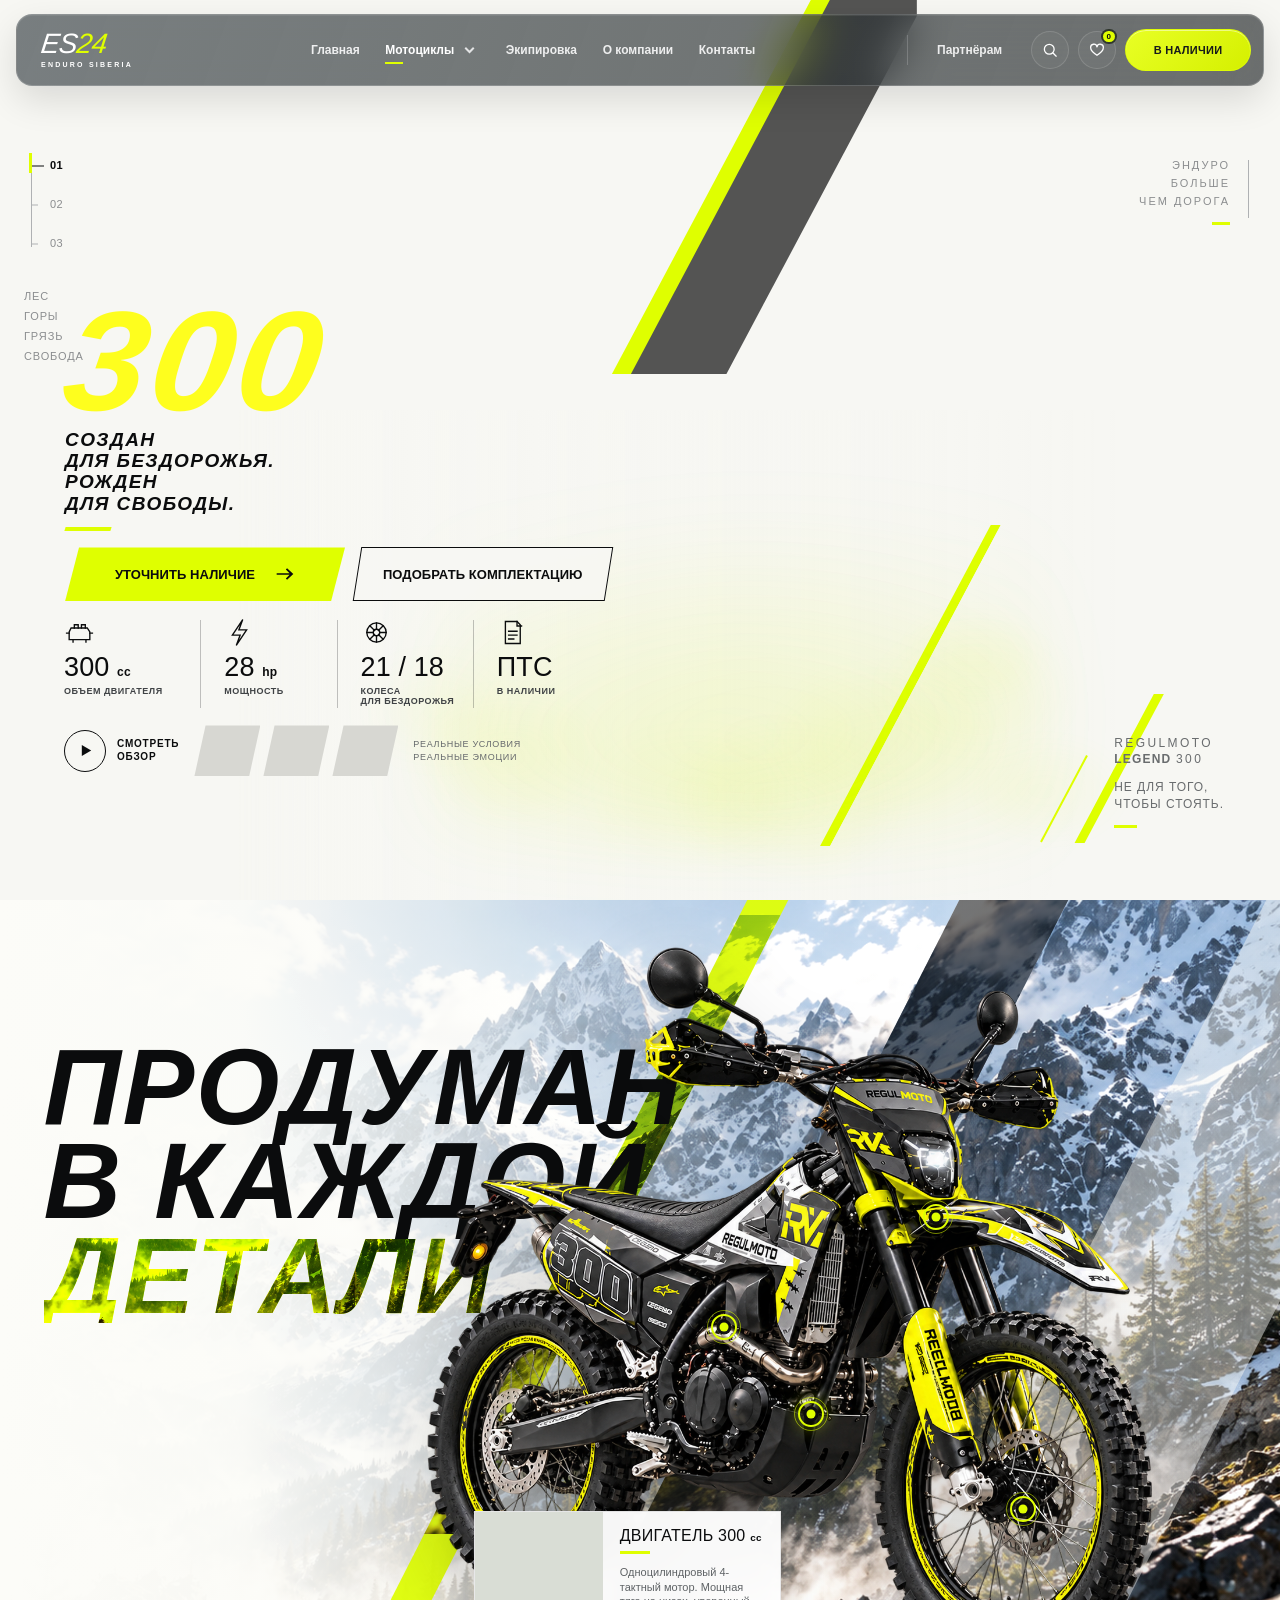
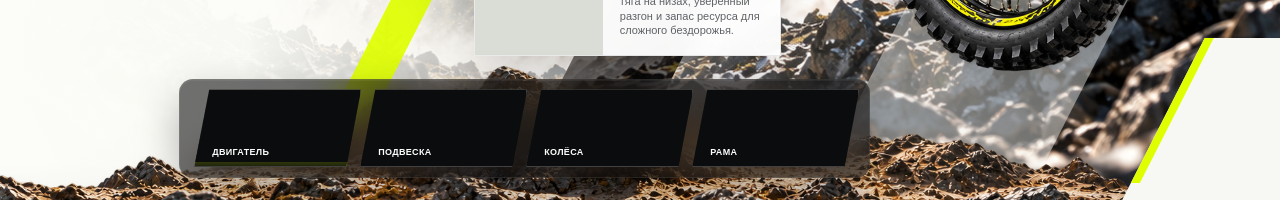
==== commit c9aa270b: "бургер меню" ====
--- a/legend-300.html
+++ b/legend-300.html
@@ -11,9 +11,9 @@
       crossorigin="anonymous"
     />
     <link rel="stylesheet" href="site/css/main.min.css" />
-    <link rel="stylesheet" href="site/css/header.css" />
-    <link rel="stylesheet" href="site/css/hero-motion.css" />
-    <link rel="stylesheet" href="site/css/hero-mobile.css" />
+    <link rel="stylesheet" href="site/css/header.min.css" />
+    <link rel="stylesheet" href="site/css/hero-mobile.min.css" />
+    <link rel="stylesheet" href="site/css/hero-mobile.min.css" />
     <title>Enduro Siberia 24 — Regulmoto Legend 300</title>
   </head>
 
--- a/site/css/header.min.css
+++ b/site/css/header.min.css
@@ -0,0 +1 @@
+.site-header-slot{position:relative;z-index:1000}.site-header{position:fixed;top:14px;left:16px;right:16px;z-index:1000;width:auto;max-width:1720px;margin:0 auto;opacity:0;transition:top .46s cubic-bezier(0.22, 1, 0.36, 1),opacity .34s ease;pointer-events:none}.site-header--ready{opacity:1;pointer-events:auto}.site-header--hidden{top:-96px;opacity:0;pointer-events:none}.site-header__bar,.site-header__search,.site-header__mobile-panel{border:1px solid hsla(0,0%,100%,.18);background:linear-gradient(110deg, rgba(71, 79, 83, 0.72), rgba(27, 32, 34, 0.64));box-shadow:inset 0 1px 0 hsla(0,0%,100%,.08),0 14px 36px rgba(0,0,0,.12);backdrop-filter:blur(22px) saturate(1.18);-webkit-backdrop-filter:blur(22px) saturate(1.18)}.site-header__bar{min-height:68px;padding:8px 12px 8px 24px;display:grid;grid-template-columns:auto minmax(0, 1fr) auto auto auto;align-items:center;gap:clamp(18px,2.25vw,42px);border-radius:16px;transition:min-height .36s cubic-bezier(0.22, 1, 0.36, 1),background-color .36s ease,box-shadow .36s ease}.site-header--scrolled .site-header__bar{min-height:62px;background:linear-gradient(110deg, rgba(60, 67, 71, 0.84), rgba(25, 29, 31, 0.82));box-shadow:inset 0 1px 0 hsla(0,0%,100%,.1),0 16px 42px rgba(0,0,0,.18)}.site-header__logo{min-width:118px;display:inline-flex;flex-direction:column;align-items:flex-start;color:#fff;transition:transform .3s cubic-bezier(0.22, 1, 0.36, 1)}.site-header__logo:hover{transform:translateY(-1px)}.site-header__logo-main{display:flex;align-items:baseline;font-family:Impact,Haettenschweiler,"Arial Narrow Bold",sans-serif;font-size:28px;line-height:.86;font-style:italic;letter-spacing:-0.025em;transform:skewX(-7deg)}.site-header__logo-main strong{color:#dfff00;font-weight:inherit}.site-header__logo-sub{margin-top:5px;font-size:7px;line-height:1;font-weight:700;letter-spacing:.32em}.site-header__nav{min-width:0;display:flex;align-items:center;justify-content:center;gap:clamp(17px,2vw,34px)}.site-header__nav-item{position:relative}.site-header__nav-catalog-trigger{display:flex;align-items:center;gap:4px}.site-header__nav-link,.site-header__partner{position:relative;padding:21px 0;color:hsla(0,0%,100%,.88);font-size:12px;line-height:1;font-weight:600;white-space:nowrap;transition:color .28s ease}.site-header__nav-link::after,.site-header__partner::after{content:"";position:absolute;left:0;bottom:13px;width:18px;height:2px;background:#dfff00;transform:scaleX(0);transform-origin:left center;transition:transform .3s cubic-bezier(0.22, 1, 0.36, 1)}.site-header__nav-link:hover,.site-header__nav-link:focus-visible,.site-header__nav-link.is-active,.site-header__nav-link[aria-current=page],.site-header__partner:hover,.site-header__partner:focus-visible,.site-header__partner.is-active,.site-header__partner[aria-current=page]{color:#fff}.site-header__nav-link:hover::after,.site-header__nav-link:focus-visible::after,.site-header__nav-link.is-active::after,.site-header__nav-link[aria-current=page]::after,.site-header__partner:hover::after,.site-header__partner:focus-visible::after,.site-header__partner.is-active::after,.site-header__partner[aria-current=page]::after{transform:scaleX(1)}.site-header__catalog-toggle{width:22px;height:34px;padding:0;display:grid;place-items:center;border:0;background:rgba(0,0,0,0);cursor:pointer}.site-header__catalog-toggle span{width:7px;height:7px;border-right:2px solid hsla(0,0%,100%,.8);border-bottom:2px solid hsla(0,0%,100%,.8);transform:translateY(-2px) rotate(45deg);transition:transform .28s cubic-bezier(0.22, 1, 0.36, 1)}.site-header__catalog{position:absolute;top:calc(100% - 4px);left:-20px;z-index:4;width:306px;padding:8px;border:1px solid hsla(0,0%,100%,.18);border-radius:14px;background:rgba(34,40,43,.88);box-shadow:inset 0 1px 0 hsla(0,0%,100%,.08),0 20px 50px rgba(0,0,0,.24);backdrop-filter:blur(24px) saturate(1.16);-webkit-backdrop-filter:blur(24px) saturate(1.16);opacity:0;visibility:hidden;transform:translateY(-8px) scale(0.985);transform-origin:top left;pointer-events:none;transition:opacity .26s ease,visibility .26s ease,transform .32s cubic-bezier(0.22, 1, 0.36, 1)}.site-header__nav-item--catalog:hover .site-header__catalog,.site-header__nav-item--catalog:focus-within .site-header__catalog,.site-header__nav-item--catalog.is-open .site-header__catalog{opacity:1;visibility:visible;transform:translateY(0) scale(1);pointer-events:auto}.site-header__nav-item--catalog:hover .site-header__catalog-toggle span,.site-header__nav-item--catalog:focus-within .site-header__catalog-toggle span,.site-header__nav-item--catalog.is-open .site-header__catalog-toggle span{transform:translateY(2px) rotate(225deg)}.site-header__catalog-card{padding:8px 10px;display:grid;grid-template-columns:70px 1fr;align-items:center;gap:12px;border-radius:10px;transition:background-color .28s ease,transform .28s cubic-bezier(0.22, 1, 0.36, 1)}.site-header__catalog-card:hover,.site-header__catalog-card:focus-visible{background:hsla(0,0%,100%,.08);transform:translateX(2px)}.site-header__catalog-media{height:48px;display:grid;place-items:center;overflow:hidden;border-radius:8px;background:radial-gradient(circle at 50% 70%, rgba(223, 255, 0, 0.16), transparent 60%),hsla(0,0%,100%,.035)}.site-header__catalog-media img{width:82px;max-width:none;transform:translate(-2px, 0) rotate(-2deg)}.site-header__catalog-media--pit img{width:76px;transform:translate(4px, 2px) rotate(2deg) scale(0.94)}.site-header__catalog-copy{min-width:0;display:flex;flex-direction:column;gap:4px}.site-header__catalog-copy strong{color:#fff;font-size:12px;font-weight:700}.site-header__catalog-copy small{color:hsla(0,0%,100%,.5);font-size:9px;line-height:1.25}.site-header__catalog-all{margin-top:4px;padding:11px 12px;display:block;border-top:1px solid hsla(0,0%,100%,.1);color:hsla(0,0%,100%,.84);font-size:11px;font-weight:700;transition:color .26s ease,padding-left .26s cubic-bezier(0.22, 1, 0.36, 1)}.site-header__catalog-all:hover,.site-header__catalog-all:focus-visible{padding-left:16px;color:#dfff00}.site-header__desktop-separator{width:1px;height:30px;background:hsla(0,0%,100%,.18)}.site-header__partner{padding-left:0;padding-right:0}.site-header__actions{display:flex;align-items:center;gap:9px}.site-header__icon-button{position:relative;width:38px;height:38px;flex:0 0 38px;display:grid;place-items:center;border:1px solid hsla(0,0%,100%,.14);border-radius:50%;background:hsla(0,0%,100%,.035);color:#fff;cursor:pointer;transition:transform .3s cubic-bezier(0.22, 1, 0.36, 1),border-color .3s ease,background-color .3s ease}.site-header__icon-button svg{width:18px;height:18px;fill:none;stroke:currentColor;stroke-width:1.7;stroke-linecap:round;stroke-linejoin:round}.site-header__icon-button:hover,.site-header__icon-button:focus-visible{transform:translateY(-1px);border-color:rgba(223,255,0,.65);background:rgba(223,255,0,.08)}.site-header__icon-button:active{transform:translateY(0) scale(0.96)}.site-header__favorites-count{position:absolute;top:-3px;right:-2px;min-width:15px;height:15px;padding:0 4px;display:grid;place-items:center;border:2px solid rgba(38,44,47,.95);border-radius:999px;background:#dfff00;color:#0b0c0d;font-size:8px;line-height:1;font-weight:900}.site-header__stock{min-width:126px;height:42px;padding:0 22px;display:inline-flex;align-items:center;justify-content:center;border:1px solid rgba(223,255,0,.75);border-radius:999px;background:linear-gradient(135deg, #e8ff25 0%, #d5f000 100%);box-shadow:0 0 0 rgba(223,255,0,0),inset 0 1px 0 hsla(0,0%,100%,.48);color:#171a1b;font-size:11px;line-height:1;font-weight:900;letter-spacing:.025em;text-transform:uppercase;white-space:nowrap;transition:transform .32s cubic-bezier(0.22, 1, 0.36, 1),box-shadow .32s ease,filter .32s ease}.site-header__stock:hover,.site-header__stock:focus-visible{transform:translateY(-2px);filter:brightness(1.035);box-shadow:0 9px 26px rgba(223,255,0,.22),inset 0 1px 0 hsla(0,0%,100%,.5)}.site-header__stock:active{transform:translateY(0) scale(0.985)}.site-header__search{position:absolute;top:calc(100% + 8px);right:0;width:min(520px,100%);padding:10px;border-radius:14px;opacity:0;visibility:hidden;transform:translateY(-8px) scale(0.985);transform-origin:top right;pointer-events:none;transition:opacity .25s ease,visibility .25s ease,transform .3s cubic-bezier(0.22, 1, 0.36, 1)}.site-header--search-open .site-header__search{opacity:1;visibility:visible;transform:translateY(0) scale(1);pointer-events:auto}.site-header__search-form{height:46px;padding:0 12px;display:grid;grid-template-columns:20px 1fr 34px;align-items:center;gap:10px;border-radius:10px;background:rgba(8,10,11,.34)}.site-header__search-form>svg{width:18px;height:18px;fill:none;stroke:hsla(0,0%,100%,.7);stroke-width:1.7;stroke-linecap:round}.site-header__search-form input{width:100%;min-width:0;border:0;outline:0;background:rgba(0,0,0,0);color:#fff;font:inherit;font-size:12px}.site-header__search-form input::placeholder{color:hsla(0,0%,100%,.45)}.site-header__search-form button{position:relative;width:34px;height:34px;border:0;border-radius:50%;background:rgba(0,0,0,0);cursor:pointer}.site-header__search-form button span{position:absolute;top:50%;left:50%;width:14px;height:1px;background:hsla(0,0%,100%,.72)}.site-header__search-form button span:first-child{transform:translate(-50%, -50%) rotate(45deg)}.site-header__search-form button span:last-child{transform:translate(-50%, -50%) rotate(-45deg)}.site-header__mobile-leading,.site-header__burger,.site-header__mobile-panel{display:none}.hero-content{padding-top:clamp(102px,7vw,118px)}@media(max-width: 1180px){.site-header__bar{padding-left:18px;gap:18px}.site-header__nav{gap:18px}.site-header__partner{display:none}.site-header__desktop-separator{display:none}}@media(max-width: 900px){body.header-menu-open{overflow:hidden;touch-action:none}.site-header{top:10px;left:10px;right:10px;width:auto;max-width:none}.site-header__bar{position:relative;z-index:30;min-height:58px;padding:7px 8px;grid-template-columns:38px auto 1fr auto;gap:8px;border-radius:14px}.site-header--scrolled .site-header__bar,.site-header--menu-open .site-header__bar{min-height:58px}.site-header--menu-open .site-header__bar{background:linear-gradient(110deg, rgba(57, 64, 67, 0.96), rgba(21, 25, 27, 0.94));box-shadow:inset 0 1px 0 hsla(0,0%,100%,.09),0 16px 44px rgba(0,0,0,.22)}.site-header__mobile-leading,.site-header__burger{display:block}.site-header__mobile-leading{width:38px}.site-header__burger{position:relative;width:38px;height:38px;padding:0;border:1px solid hsla(0,0%,100%,.14);border-radius:11px;background:hsla(0,0%,100%,.035);cursor:pointer}.site-header__burger span{position:absolute;left:10px;width:16px;height:1.5px;border-radius:999px;background:#fff;transition:top .28s cubic-bezier(0.22, 1, 0.36, 1),transform .28s cubic-bezier(0.22, 1, 0.36, 1),opacity .2s ease}.site-header__burger span:nth-child(1){top:12px}.site-header__burger span:nth-child(2){top:18px}.site-header__burger span:nth-child(3){top:24px}.site-header--menu-open .site-header__burger span:nth-child(1){top:18px;transform:rotate(45deg)}.site-header--menu-open .site-header__burger span:nth-child(2){opacity:0}.site-header--menu-open .site-header__burger span:nth-child(3){top:18px;transform:rotate(-45deg)}.site-header__logo{min-width:88px}.site-header__logo-main{font-size:23px}.site-header__logo-sub{margin-top:4px;font-size:5.5px;letter-spacing:.27em}.site-header__nav,.site-header__partner,.site-header__desktop-separator{display:none}.site-header__actions{grid-column:3/5;justify-self:end;gap:6px}.site-header__icon-button{width:36px;height:36px;flex-basis:36px}.site-header__stock{min-width:94px;height:38px;padding:0 14px;font-size:9.5px}.site-header__search{top:calc(100% + 8px);z-index:40;width:100%}.site-header__mobile-panel{position:fixed;inset:0;z-index:20;width:100vw;height:100dvh;max-height:none;padding:82px 14px 14px;display:block;overflow:hidden;border:0;border-radius:0;background:radial-gradient(circle at 88% 18%, rgba(223, 255, 0, 0.12), transparent 26%),linear-gradient(145deg, rgba(49, 56, 59, 0.985) 0%, rgba(14, 17, 18, 0.99) 58%, rgba(8, 10, 11, 0.995) 100%);box-shadow:none;backdrop-filter:blur(26px) saturate(1.16);-webkit-backdrop-filter:blur(26px) saturate(1.16);opacity:0;visibility:hidden;transform:translateY(-16px);transform-origin:top center;pointer-events:none;transition:opacity .28s ease,visibility .28s ease,transform .42s cubic-bezier(0.22, 1, 0.36, 1)}.site-header__mobile-panel::before{content:"";position:absolute;top:-16%;right:11%;width:46px;height:132%;background:rgba(223,255,0,.92);transform:skewX(-24deg);pointer-events:none}.site-header__mobile-panel::after{content:"";position:absolute;top:-12%;right:-10%;width:34%;height:128%;background:hsla(0,0%,100%,.025);transform:skewX(-24deg);pointer-events:none}.site-header--menu-open .site-header__mobile-panel{opacity:1;visibility:visible;transform:translateY(0);pointer-events:auto}.site-header__mobile-panel-inner{position:relative;z-index:2;height:100%;display:flex;flex-direction:column;padding:8px 4px 2px}.site-header__mobile-nav{display:flex;flex-direction:column}.site-header__mobile-nav>a,.site-header__mobile-nav .site-header__mobile-catalog-head{min-height:58px;padding:0 8px;display:flex;align-items:center;border-bottom:1px solid hsla(0,0%,100%,.1);color:hsla(0,0%,100%,.94);font-family:Impact,Haettenschweiler,"Arial Narrow Bold",sans-serif;font-size:clamp(25px,7.2vw,36px);line-height:.92;font-style:italic;font-weight:900;letter-spacing:.01em;text-transform:uppercase;transition:color .28s ease,padding-left .34s cubic-bezier(0.22, 1, 0.36, 1)}.site-header__mobile-nav>a:hover,.site-header__mobile-nav>a:focus-visible,.site-header__mobile-nav>a[aria-current=page]{padding-left:15px;color:#dfff00}.site-header__mobile-catalog-head{justify-content:space-between}.site-header__mobile-catalog-head>a{flex:1;color:inherit}.site-header__mobile-catalog-head button{width:48px;height:48px;display:grid;place-items:center;border:0;background:rgba(0,0,0,0);cursor:pointer}.site-header__mobile-catalog-head button span{width:10px;height:10px;border-right:2px solid hsla(0,0%,100%,.76);border-bottom:2px solid hsla(0,0%,100%,.76);transform:translateY(-3px) rotate(45deg);transition:transform .3s cubic-bezier(0.22, 1, 0.36, 1),border-color .3s ease}.site-header__mobile-catalog-head button[aria-expanded=true] span{border-color:#dfff00;transform:translateY(3px) rotate(225deg)}.site-header__mobile-subnav{display:grid;grid-template-rows:0fr;overflow:hidden;transition:grid-template-rows .38s cubic-bezier(0.22, 1, 0.36, 1),padding .38s cubic-bezier(0.22, 1, 0.36, 1)}.site-header__mobile-subnav>*{min-height:0}.site-header__mobile-subnav a{display:none}.site-header__mobile-subnav.is-open{grid-template-rows:1fr;padding:6px 0 10px 18px}.site-header__mobile-subnav.is-open a{min-height:34px;display:flex;align-items:center;color:hsla(0,0%,100%,.58);font-size:12px;font-weight:700}.site-header__mobile-subnav.is-open a:hover,.site-header__mobile-subnav.is-open a:focus-visible{color:#dfff00}.site-header__mobile-footer{position:relative;z-index:2;margin-top:auto;padding:18px 0 2px;display:grid;gap:10px}.site-header__mobile-account{width:100%;min-height:56px;padding:0 20px;display:flex;align-items:center;justify-content:center;border:1px solid rgba(223,255,0,.9);border-radius:14px;background:#dfff00;color:#0b0c0d;font-size:12px;line-height:1;font-weight:900;letter-spacing:.035em;text-transform:uppercase;box-shadow:0 16px 34px rgba(223,255,0,.13),inset 0 1px 0 hsla(0,0%,100%,.42);transition:transform .3s cubic-bezier(0.22, 1, 0.36, 1),filter .3s ease}.site-header__mobile-account:active{transform:scale(0.985)}.site-header__mobile-meta{display:flex;align-items:center;justify-content:space-between;gap:14px;color:hsla(0,0%,100%,.4);font-size:8px;line-height:1.2;font-weight:700;letter-spacing:.16em;text-transform:uppercase}.hero-content{padding-top:88px}}@media(max-width: 480px){.site-header__bar{grid-template-columns:36px minmax(74px, auto) 1fr auto;gap:5px}.site-header__mobile-leading,.site-header__burger{width:36px}.site-header__burger{height:36px}.site-header__logo{min-width:76px}.site-header__logo-main{font-size:21px}.site-header__logo-sub{font-size:5px}.site-header__actions{gap:5px}.site-header__icon-button{width:32px;height:32px;flex-basis:32px}.site-header__icon-button svg{width:16px;height:16px}.site-header__stock{min-width:84px;height:34px;padding:0 11px;font-size:8.5px}.site-header__mobile-panel{padding:78px 10px 10px}.site-header__mobile-nav>a,.site-header__mobile-nav .site-header__mobile-catalog-head{min-height:54px;font-size:clamp(24px,7.6vw,32px)}.site-header__mobile-account{min-height:54px;border-radius:12px}}@media(prefers-reduced-motion: reduce){.site-header,.site-header *,.site-header *::before,.site-header *::after{scroll-behavior:auto;transition-duration:.001ms}}
--- a/site/css/hero-mobile.min.css
+++ b/site/css/hero-mobile.min.css
@@ -0,0 +1 @@
+﻿.hero-mobile-benefits{display:none}@media(max-width: 900px){.hero{height:100svh;min-height:680px;background:#f7f7f3}.hero::after{content:"";position:absolute;left:0;right:0;bottom:0;z-index:4;height:38%;pointer-events:none;background:linear-gradient(180deg, rgba(11, 12, 13, 0) 0%, rgba(11, 12, 13, 0.48) 24%, rgba(11, 12, 13, 0.9) 58%, rgba(11, 12, 13, 0.97) 100%),radial-gradient(circle at 50% 18%, rgba(223, 255, 0, 0.09), transparent 42%)}.hero-content{position:absolute;inset:0;z-index:5;width:auto;margin:0;padding:88px 16px 0;display:block}.hero-content__title{position:relative;z-index:2;width:100%;gap:0}.hero-brand{margin:0 0 5px 6px;padding:0;font-size:clamp(30px,7.8vw,54px);line-height:.92;letter-spacing:.045em;background-size:760px auto;background-position:42% 28%}.hero-model{gap:0;margin:0;padding:0;font-size:clamp(82px,22.5vw,150px);line-height:.72;letter-spacing:0;transform:skewX(-7deg) scaleX(1.025);transform-origin:left top}.hero-model__name,.hero-model__detail{margin:0;padding:0 7px}.hero-model__name{background-size:800px auto;background-position:50% 36%}.hero-model__detail{margin-top:2px;font-size:.72em;line-height:.78;letter-spacing:.01em;background-size:auto,720px auto;background-position:center,35% 56%}.hero-slogan{position:relative;z-index:9;width:230px;margin:12px 0 0 4px;padding:0 0 15px;font-size:0}.hero-slogan::before{content:"НЕ ДЛЯ ТОГО,\aЧТОБЫ СТОЯТЬ.";display:block;white-space:pre;color:#0b0c0d;font-family:"Arial Narrow",Arial,Helvetica,sans-serif;font-size:clamp(17px,4.8vw,25px);line-height:1.25;font-weight:900;font-style:italic;letter-spacing:.055em}.hero-slogan::after{left:1px;bottom:0;width:42px;height:4px}.hero-manifest{top:92px;right:15px;z-index:9;padding-right:15px;color:rgba(247,247,243,.64)}.hero-manifest::before{right:0;height:50px;background:rgba(247,247,243,.48)}.hero-manifest::after{right:14px;bottom:-14px;width:16px}.hero-manifest__text{gap:5px;font-size:9px;letter-spacing:.17em}.hero-rail{top:300px;right:15px;left:auto;z-index:9;gap:0;padding-right:14px;color:rgba(247,247,243,.82);text-align:right}.hero-rail::after{content:"";position:absolute;top:-4px;right:0;width:1px;height:76px;background:rgba(247,247,243,.46)}.hero-rail__pages{display:none}.hero-rail__labels{align-items:flex-end;gap:6px;font-size:9px;line-height:1;letter-spacing:.15em}.hero-rail__labels::after{content:"";width:22px;height:3px;margin-top:6px;background:#dfff00}.hero-backdrop__mountains{left:-24%;right:-20%;bottom:23%;height:54%;mask-image:linear-gradient(to bottom, transparent 0%, #000 18%, #000 88%, transparent 100%);-webkit-mask-image:linear-gradient(to bottom, transparent 0%, #000 18%, #000 88%, transparent 100%)}.hero-backdrop__mountains::before{top:-14%;bottom:-10%;background-position:58% 56%;transform:none;opacity:.7;filter:saturate(0.7) contrast(1.05) brightness(1.08)}.hero-backdrop__mountains::after{background:linear-gradient(180deg, rgba(247, 247, 243, 0.94) 0%, rgba(247, 247, 243, 0.54) 18%, rgba(247, 247, 243, 0.08) 50%, rgba(247, 247, 243, 0) 78%)}.hero-backdrop__right{width:72%}.hero-backdrop__slash--black{top:-8%;right:21%;width:41%;height:61%;transform:skewX(-25deg)}.hero-backdrop__slash--black::before{right:-95%;bottom:-4%;width:430%;height:150%;background-size:100% 100%,auto 165%;background-position:center,33% 49%;transform:skewX(25deg)}.hero-backdrop__slash--acid{top:-9%;right:63%;width:4.6%;height:67%;transform:skewX(-25deg)}.hero-backdrop__mountain-panel{top:5%;right:-14%;width:67%;height:55%;transform:skewX(-25deg)}.hero-backdrop__mountain-panel::before{inset:-12% -82%;background-position:76% 22%;transform:skewX(25deg) scale(1.08);filter:saturate(0.74) contrast(1.1) brightness(0.78)}.hero-backdrop__mountain-panel::after{width:6px;height:29%}.hero-backdrop__rider-panel,.hero-backdrop__lower-cut,.hero-backdrop__lower-info{display:none}.hero-bike{top:clamp(258px,35svh,330px);bottom:auto;left:50%;z-index:6;width:min(102vw,680px);transform:translateX(-50%)}.hero-rocks{left:50%;bottom:198px;z-index:7;width:min(112vw,760px);overflow:visible;transform:translateX(-50%)}.hero-bike-smoke{left:-4%;bottom:202px;z-index:5;width:104%;height:44%;opacity:.48}.hero-bike-smoke::before,.hero-bike-smoke::after{opacity:.18}.hero-adventages{position:absolute;left:8px;right:8px;bottom:150px;z-index:10;width:auto;margin:0;padding:13px 0 11px;grid-template-columns:repeat(4, minmax(0, 1fr))}.hero-adventages__block{min-width:0;min-height:82px;padding:0 6px;align-items:center;justify-content:flex-start;gap:7px;text-align:center}.hero-adventages__block+.hero-adventages__block{padding-left:6px}.hero-adventages__block+.hero-adventages__block::before{top:5px;bottom:3px;background:rgba(247,247,243,.26)}.hero-adventages__icon{width:28px;height:28px;stroke:#dfff00;stroke-width:2.3}.hero-adventages__block-text{min-width:0;align-items:center;gap:4px}.hero-adventages__block-text strong{color:#f7f7f3;font-size:clamp(20px,5.7vw,31px);line-height:.95;white-space:nowrap}.hero-adventages__block-text strong small{color:#f7f7f3;font-size:11px}.hero-adventages__block-text>span{color:rgba(247,247,243,.74);font-size:clamp(7px,2.15vw,10px);line-height:1.18;letter-spacing:.05em}.hero-content__actions{position:absolute;left:16px;right:16px;bottom:76px;z-index:11;display:block;padding:0}.podobrat{display:none}.primary{width:100%;height:58px;justify-content:center;gap:0;font-size:clamp(14px,4vw,18px);letter-spacing:.025em;clip-path:polygon(2.6% 0, 97.4% 0, 100% 50%, 97.4% 100%, 2.6% 100%, 0 50%)}.primary svg{display:none}.hero-obzor{display:none}.hero-mobile-benefits{position:absolute;left:7px;right:7px;bottom:8px;z-index:11;display:grid;grid-template-columns:repeat(3, minmax(0, 1fr));align-items:center;min-height:60px}.hero-mobile-benefits__item{position:relative;min-width:0;padding:0 7px;display:grid;grid-template-columns:28px minmax(0, 1fr);align-items:center;gap:8px}.hero-mobile-benefits__item+.hero-mobile-benefits__item::before{content:"";position:absolute;left:0;top:5px;bottom:5px;width:1px;background:rgba(247,247,243,.28)}.hero-mobile-benefits__item svg{width:28px;height:28px;fill:none;stroke:#f7f7f3;stroke-width:2;stroke-linecap:round;stroke-linejoin:round}.hero-mobile-benefits__item span{min-width:0;color:rgba(247,247,243,.86);font-size:clamp(6.7px,1.8vw,9px);line-height:1.32;font-weight:700;letter-spacing:.065em}}@media(max-width: 560px){.hero{height:100svh;min-height:650px}.hero-content{padding:84px 12px 0}.hero-brand{margin-left:4px}.hero-model{font-size:clamp(76px,22.8vw,112px)}.hero-slogan{width:205px;margin-top:12px}.hero-manifest{top:88px;right:11px}.hero-manifest__text,.hero-rail__labels{font-size:8px}.hero-rail{top:286px;right:11px}.hero-bike{top:clamp(248px,36svh,286px);left:50%;width:104%;transform:translateX(-50%)}.hero-rocks{left:50%;bottom:188px;width:116%;transform:translateX(-50%)}.hero-bike-smoke{left:50%;bottom:192px;width:106%;transform:translateX(-50%)}.hero-adventages{left:3px;right:3px;bottom:144px}.hero-adventages__block{min-height:78px;padding:0 4px}.hero-adventages__block+.hero-adventages__block{padding-left:4px}.hero-adventages__icon{width:25px;height:25px}.hero-adventages__block-text strong{font-size:clamp(19px,6vw,27px)}.hero-adventages__block-text>span{font-size:clamp(6.4px,2vw,8.5px)}.hero-content__actions{left:12px;right:12px;bottom:72px}.primary{height:56px}.hero-mobile-benefits{left:4px;right:4px;bottom:7px;min-height:60px}.hero-mobile-benefits__item{padding:0 5px;grid-template-columns:24px minmax(0, 1fr);gap:6px}.hero-mobile-benefits__item svg{width:24px;height:24px}}@media(max-width: 390px){.hero-content{padding-top:86px}.hero-model{font-size:23.3vw}.hero-slogan::before{font-size:16px}.hero-manifest{top:84px}.hero-rail{top:270px}.hero-bike{top:242px;left:50%;width:108%;transform:translateX(-50%)}}@media(max-width: 900px)and (max-height: 620px)and (orientation: landscape){.hero{min-height:560px}.hero-content{padding-top:72px}.hero-brand{font-size:28px}.hero-model{font-size:min(18vw,112px)}.hero-slogan{margin-top:8px}.hero-bike{top:150px;width:min(66vw,520px)}.hero-rocks{bottom:118px;width:min(72vw,590px)}.hero-adventages{bottom:92px}.hero-content__actions{bottom:34px}.hero-mobile-benefits,.hero-manifest,.hero-rail{display:none}}@media(max-width: 900px){.hero{height:100svh;min-height:720px}.hero-content{padding:86px 16px 0}.hero-brand{margin-left:4px;font-size:clamp(28px,7.4vw,48px)}.hero-model{font-size:clamp(80px,22.8vw,136px);line-height:.72}.hero-slogan{width:220px;margin-top:10px}.hero-bike{top:clamp(276px,36svh,318px);left:50%;width:min(96vw,560px);transform:translateX(-50%)}.hero-rocks{left:50%;bottom:186px;width:min(122vw,680px);transform:translateX(-50%)}.hero-bike-smoke{left:50%;bottom:190px;width:102%;opacity:.34;transform:translateX(-50%)}.hero-adventages{left:6px;right:6px;bottom:146px;padding:10px 0 9px}.hero-adventages__block{min-height:74px}.hero-adventages__icon{width:25px;height:25px}.hero-content__actions{left:16px;right:16px;bottom:74px}.primary{height:58px}.hero-mobile-benefits{bottom:7px}}@media(max-width: 560px){.hero{min-height:700px}.hero-content{padding:82px 12px 0}.hero-brand{font-size:clamp(27px,7.5vw,38px)}.hero-model{font-size:clamp(76px,23vw,112px)}.hero-slogan{width:205px;margin-top:9px}.hero-bike{top:clamp(274px,36.5svh,306px);width:96vw}.hero-rocks{bottom:178px;width:124vw;display:none}.hero-bike-smoke{bottom:184px;width:104%}.hero-adventages{left:2px;right:2px;bottom:140px;padding:9px 0 8px}.hero-adventages__block{min-height:70px}.hero-adventages__block-text strong{font-size:clamp(18px,5.8vw,26px)}.hero-adventages__block-text>span{font-size:clamp(6px,1.9vw,8px)}.hero-content__actions{left:12px;right:12px;bottom:70px}.primary{height:54px}.hero-mobile-benefits{bottom:5px}}@media(max-width: 390px){.hero-content{padding-top:80px}.hero-model{font-size:23vw}.hero-bike{top:288px;width:97vw}.hero-rocks{display:none}.hero-bike-smoke{bottom:180px}.hero-adventages{bottom:138px}.hero-content__actions{bottom:68px}}
--- a/site/css/hero-mobile.min.css
+++ b/site/css/hero-mobile.min.css
@@ -0,0 +1 @@
+﻿.hero-mobile-benefits{display:none}@media(max-width: 900px){.hero{height:100svh;min-height:680px;background:#f7f7f3}.hero::after{content:"";position:absolute;left:0;right:0;bottom:0;z-index:4;height:38%;pointer-events:none;background:linear-gradient(180deg, rgba(11, 12, 13, 0) 0%, rgba(11, 12, 13, 0.48) 24%, rgba(11, 12, 13, 0.9) 58%, rgba(11, 12, 13, 0.97) 100%),radial-gradient(circle at 50% 18%, rgba(223, 255, 0, 0.09), transparent 42%)}.hero-content{position:absolute;inset:0;z-index:5;width:auto;margin:0;padding:88px 16px 0;display:block}.hero-content__title{position:relative;z-index:2;width:100%;gap:0}.hero-brand{margin:0 0 5px 6px;padding:0;font-size:clamp(30px,7.8vw,54px);line-height:.92;letter-spacing:.045em;background-size:760px auto;background-position:42% 28%}.hero-model{gap:0;margin:0;padding:0;font-size:clamp(82px,22.5vw,150px);line-height:.72;letter-spacing:0;transform:skewX(-7deg) scaleX(1.025);transform-origin:left top}.hero-model__name,.hero-model__detail{margin:0;padding:0 7px}.hero-model__name{background-size:800px auto;background-position:50% 36%}.hero-model__detail{margin-top:2px;font-size:.72em;line-height:.78;letter-spacing:.01em;background-size:auto,720px auto;background-position:center,35% 56%}.hero-slogan{position:relative;z-index:9;width:230px;margin:12px 0 0 4px;padding:0 0 15px;font-size:0}.hero-slogan::before{content:"НЕ ДЛЯ ТОГО,\aЧТОБЫ СТОЯТЬ.";display:block;white-space:pre;color:#0b0c0d;font-family:"Arial Narrow",Arial,Helvetica,sans-serif;font-size:clamp(17px,4.8vw,25px);line-height:1.25;font-weight:900;font-style:italic;letter-spacing:.055em}.hero-slogan::after{left:1px;bottom:0;width:42px;height:4px}.hero-manifest{top:92px;right:15px;z-index:9;padding-right:15px;color:rgba(247,247,243,.64)}.hero-manifest::before{right:0;height:50px;background:rgba(247,247,243,.48)}.hero-manifest::after{right:14px;bottom:-14px;width:16px}.hero-manifest__text{gap:5px;font-size:9px;letter-spacing:.17em}.hero-rail{top:300px;right:15px;left:auto;z-index:9;gap:0;padding-right:14px;color:rgba(247,247,243,.82);text-align:right}.hero-rail::after{content:"";position:absolute;top:-4px;right:0;width:1px;height:76px;background:rgba(247,247,243,.46)}.hero-rail__pages{display:none}.hero-rail__labels{align-items:flex-end;gap:6px;font-size:9px;line-height:1;letter-spacing:.15em}.hero-rail__labels::after{content:"";width:22px;height:3px;margin-top:6px;background:#dfff00}.hero-backdrop__mountains{left:-24%;right:-20%;bottom:23%;height:54%;mask-image:linear-gradient(to bottom, transparent 0%, #000 18%, #000 88%, transparent 100%);-webkit-mask-image:linear-gradient(to bottom, transparent 0%, #000 18%, #000 88%, transparent 100%)}.hero-backdrop__mountains::before{top:-14%;bottom:-10%;background-position:58% 56%;transform:none;opacity:.7;filter:saturate(0.7) contrast(1.05) brightness(1.08)}.hero-backdrop__mountains::after{background:linear-gradient(180deg, rgba(247, 247, 243, 0.94) 0%, rgba(247, 247, 243, 0.54) 18%, rgba(247, 247, 243, 0.08) 50%, rgba(247, 247, 243, 0) 78%)}.hero-backdrop__right{width:72%}.hero-backdrop__slash--black{top:-8%;right:21%;width:41%;height:61%;transform:skewX(-25deg)}.hero-backdrop__slash--black::before{right:-95%;bottom:-4%;width:430%;height:150%;background-size:100% 100%,auto 165%;background-position:center,33% 49%;transform:skewX(25deg)}.hero-backdrop__slash--acid{top:-9%;right:63%;width:4.6%;height:67%;transform:skewX(-25deg)}.hero-backdrop__mountain-panel{top:5%;right:-14%;width:67%;height:55%;transform:skewX(-25deg)}.hero-backdrop__mountain-panel::before{inset:-12% -82%;background-position:76% 22%;transform:skewX(25deg) scale(1.08);filter:saturate(0.74) contrast(1.1) brightness(0.78)}.hero-backdrop__mountain-panel::after{width:6px;height:29%}.hero-backdrop__rider-panel,.hero-backdrop__lower-cut,.hero-backdrop__lower-info{display:none}.hero-bike{top:clamp(258px,35svh,330px);bottom:auto;left:50%;z-index:6;width:min(102vw,680px);transform:translateX(-50%)}.hero-rocks{left:50%;bottom:198px;z-index:7;width:min(112vw,760px);overflow:visible;transform:translateX(-50%)}.hero-bike-smoke{left:-4%;bottom:202px;z-index:5;width:104%;height:44%;opacity:.48}.hero-bike-smoke::before,.hero-bike-smoke::after{opacity:.18}.hero-adventages{position:absolute;left:8px;right:8px;bottom:150px;z-index:10;width:auto;margin:0;padding:13px 0 11px;grid-template-columns:repeat(4, minmax(0, 1fr))}.hero-adventages__block{min-width:0;min-height:82px;padding:0 6px;align-items:center;justify-content:flex-start;gap:7px;text-align:center}.hero-adventages__block+.hero-adventages__block{padding-left:6px}.hero-adventages__block+.hero-adventages__block::before{top:5px;bottom:3px;background:rgba(247,247,243,.26)}.hero-adventages__icon{width:28px;height:28px;stroke:#dfff00;stroke-width:2.3}.hero-adventages__block-text{min-width:0;align-items:center;gap:4px}.hero-adventages__block-text strong{color:#f7f7f3;font-size:clamp(20px,5.7vw,31px);line-height:.95;white-space:nowrap}.hero-adventages__block-text strong small{color:#f7f7f3;font-size:11px}.hero-adventages__block-text>span{color:rgba(247,247,243,.74);font-size:clamp(7px,2.15vw,10px);line-height:1.18;letter-spacing:.05em}.hero-content__actions{position:absolute;left:16px;right:16px;bottom:76px;z-index:11;display:block;padding:0}.podobrat{display:none}.primary{width:100%;height:58px;justify-content:center;gap:0;font-size:clamp(14px,4vw,18px);letter-spacing:.025em;clip-path:polygon(2.6% 0, 97.4% 0, 100% 50%, 97.4% 100%, 2.6% 100%, 0 50%)}.primary svg{display:none}.hero-obzor{display:none}.hero-mobile-benefits{position:absolute;left:7px;right:7px;bottom:8px;z-index:11;display:grid;grid-template-columns:repeat(3, minmax(0, 1fr));align-items:center;min-height:60px}.hero-mobile-benefits__item{position:relative;min-width:0;padding:0 7px;display:grid;grid-template-columns:28px minmax(0, 1fr);align-items:center;gap:8px}.hero-mobile-benefits__item+.hero-mobile-benefits__item::before{content:"";position:absolute;left:0;top:5px;bottom:5px;width:1px;background:rgba(247,247,243,.28)}.hero-mobile-benefits__item svg{width:28px;height:28px;fill:none;stroke:#f7f7f3;stroke-width:2;stroke-linecap:round;stroke-linejoin:round}.hero-mobile-benefits__item span{min-width:0;color:rgba(247,247,243,.86);font-size:clamp(6.7px,1.8vw,9px);line-height:1.32;font-weight:700;letter-spacing:.065em}}@media(max-width: 560px){.hero{height:100svh;min-height:650px}.hero-content{padding:84px 12px 0}.hero-brand{margin-left:4px}.hero-model{font-size:clamp(76px,22.8vw,112px)}.hero-slogan{width:205px;margin-top:12px}.hero-manifest{top:88px;right:11px}.hero-manifest__text,.hero-rail__labels{font-size:8px}.hero-rail{top:286px;right:11px}.hero-bike{top:clamp(248px,36svh,286px);left:50%;width:104%;transform:translateX(-50%)}.hero-rocks{left:50%;bottom:188px;width:116%;transform:translateX(-50%)}.hero-bike-smoke{left:50%;bottom:192px;width:106%;transform:translateX(-50%)}.hero-adventages{left:3px;right:3px;bottom:144px}.hero-adventages__block{min-height:78px;padding:0 4px}.hero-adventages__block+.hero-adventages__block{padding-left:4px}.hero-adventages__icon{width:25px;height:25px}.hero-adventages__block-text strong{font-size:clamp(19px,6vw,27px)}.hero-adventages__block-text>span{font-size:clamp(6.4px,2vw,8.5px)}.hero-content__actions{left:12px;right:12px;bottom:72px}.primary{height:56px}.hero-mobile-benefits{left:4px;right:4px;bottom:7px;min-height:60px}.hero-mobile-benefits__item{padding:0 5px;grid-template-columns:24px minmax(0, 1fr);gap:6px}.hero-mobile-benefits__item svg{width:24px;height:24px}}@media(max-width: 390px){.hero-content{padding-top:86px}.hero-model{font-size:23.3vw}.hero-slogan::before{font-size:16px}.hero-manifest{top:84px}.hero-rail{top:270px}.hero-bike{top:242px;left:50%;width:108%;transform:translateX(-50%)}}@media(max-width: 900px)and (max-height: 620px)and (orientation: landscape){.hero{min-height:560px}.hero-content{padding-top:72px}.hero-brand{font-size:28px}.hero-model{font-size:min(18vw,112px)}.hero-slogan{margin-top:8px}.hero-bike{top:150px;width:min(66vw,520px)}.hero-rocks{bottom:118px;width:min(72vw,590px)}.hero-adventages{bottom:92px}.hero-content__actions{bottom:34px}.hero-mobile-benefits,.hero-manifest,.hero-rail{display:none}}@media(max-width: 900px){.hero{height:100svh;min-height:720px}.hero-content{padding:86px 16px 0}.hero-brand{margin-left:4px;font-size:clamp(28px,7.4vw,48px)}.hero-model{font-size:clamp(80px,22.8vw,136px);line-height:.72}.hero-slogan{width:220px;margin-top:10px}.hero-bike{top:clamp(276px,36svh,318px);left:50%;width:min(96vw,560px);transform:translateX(-50%)}.hero-rocks{left:50%;bottom:186px;width:min(122vw,680px);transform:translateX(-50%)}.hero-bike-smoke{left:50%;bottom:190px;width:102%;opacity:.34;transform:translateX(-50%)}.hero-adventages{left:6px;right:6px;bottom:146px;padding:10px 0 9px}.hero-adventages__block{min-height:74px}.hero-adventages__icon{width:25px;height:25px}.hero-content__actions{left:16px;right:16px;bottom:74px}.primary{height:58px}.hero-mobile-benefits{bottom:7px}}@media(max-width: 560px){.hero{min-height:700px}.hero-content{padding:82px 12px 0}.hero-brand{font-size:clamp(27px,7.5vw,38px)}.hero-model{font-size:clamp(76px,23vw,112px)}.hero-slogan{width:205px;margin-top:9px}.hero-bike{top:clamp(274px,36.5svh,306px);width:96vw}.hero-rocks{bottom:178px;width:124vw;display:none}.hero-bike-smoke{bottom:184px;width:104%}.hero-adventages{left:2px;right:2px;bottom:140px;padding:9px 0 8px}.hero-adventages__block{min-height:70px}.hero-adventages__block-text strong{font-size:clamp(18px,5.8vw,26px)}.hero-adventages__block-text>span{font-size:clamp(6px,1.9vw,8px)}.hero-content__actions{left:12px;right:12px;bottom:70px}.primary{height:54px}.hero-mobile-benefits{bottom:5px}}@media(max-width: 390px){.hero-content{padding-top:80px}.hero-model{font-size:23vw}.hero-bike{top:288px;width:97vw}.hero-rocks{display:none}.hero-bike-smoke{bottom:180px}.hero-adventages{bottom:138px}.hero-content__actions{bottom:68px}}
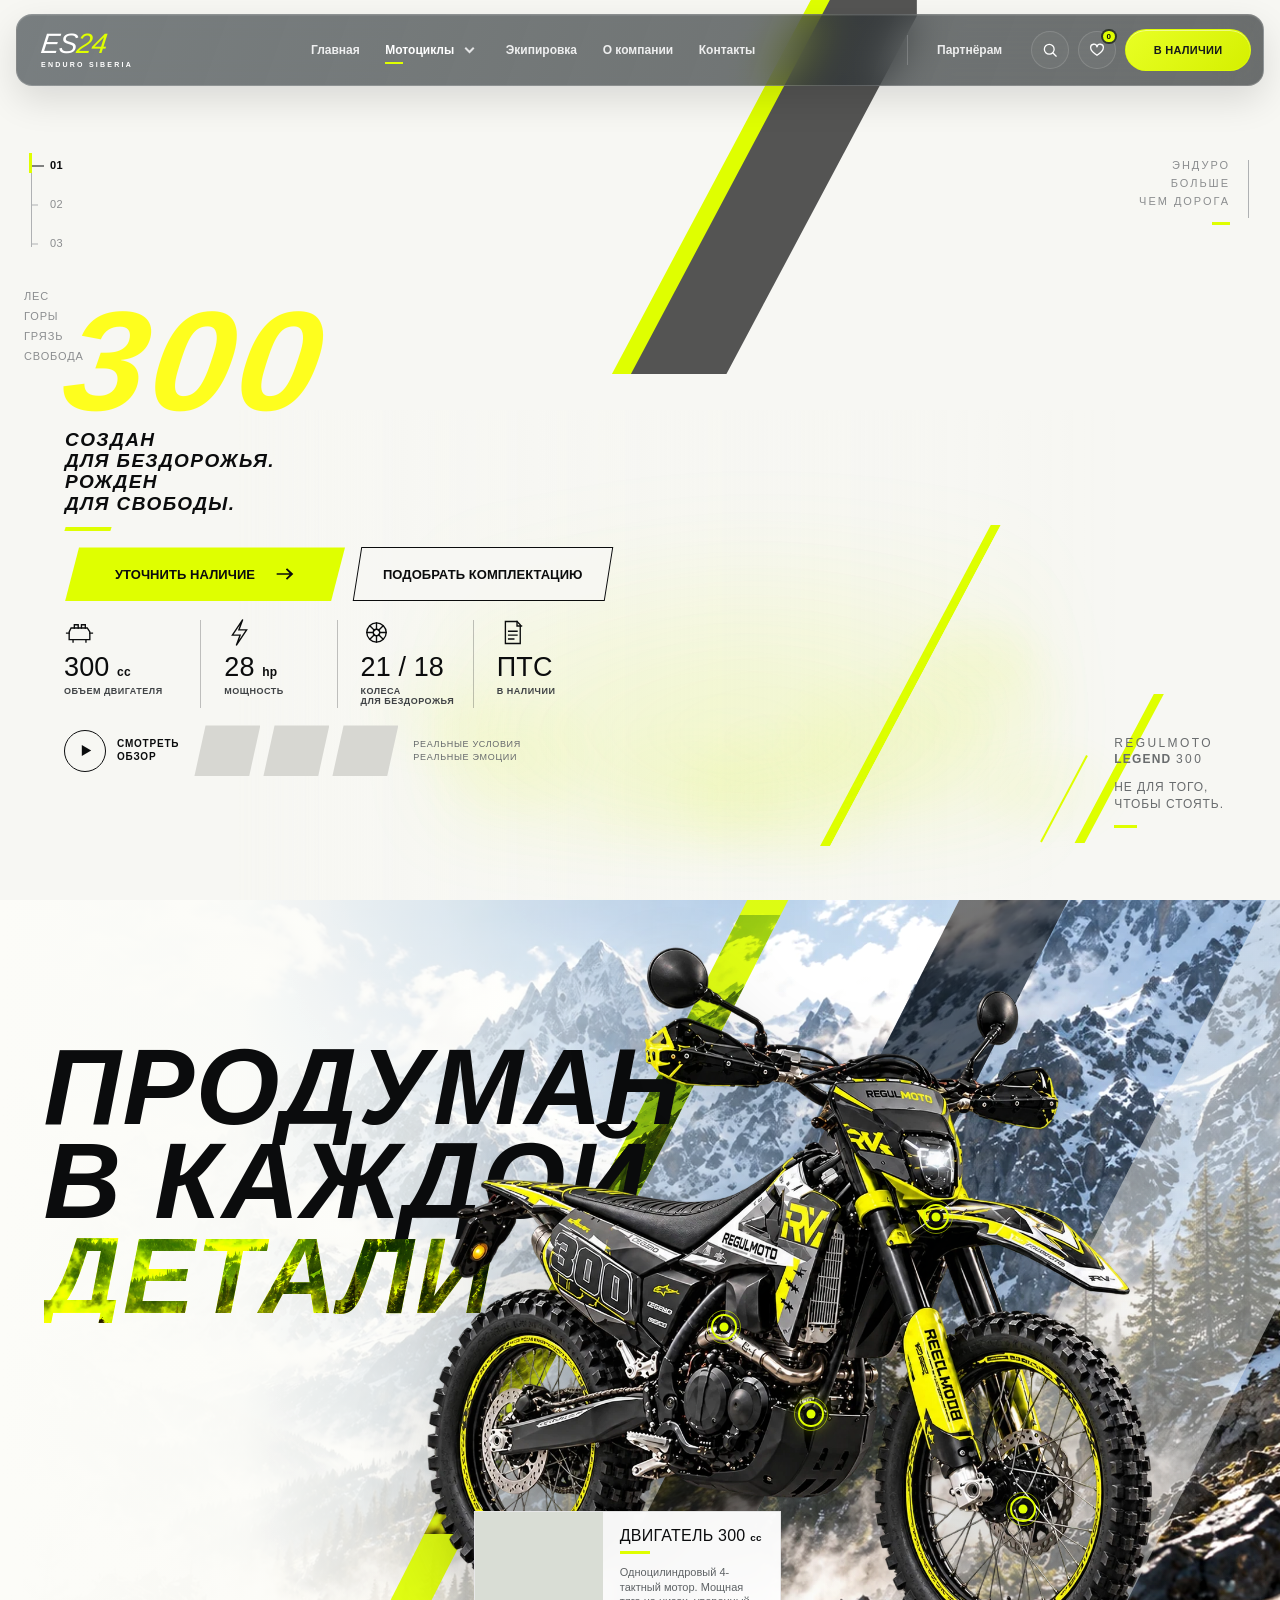
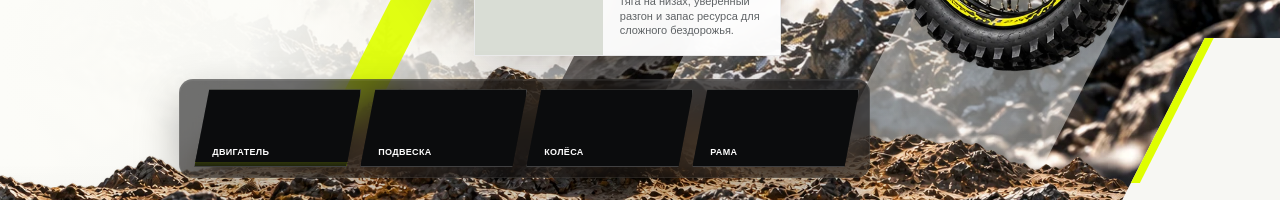
==== commit 309301dc: "webp" ====
--- a/legend-300.html
+++ b/legend-300.html
@@ -1,4 +1,4 @@
-<!doctype html>
+﻿<!doctype html>
 <html lang="ru">
   <head>
     <meta charset="UTF-8" />
@@ -289,7 +289,7 @@
         ></div>
 
         <div class="second__ground" aria-hidden="true">
-          <img src="site/img/stones4.png" alt="" />
+          <img src="site/img/stones4.webp" alt="" />
         </div>
 
         <div class="second__corner" aria-hidden="true"></div>
@@ -307,7 +307,7 @@
             <div class="second__bike-box">
               <img
                 class="second__bike"
-                src="site/img/mot2.png"
+                src="site/img/mot2.webp"
                 alt="Regulmoto Legend 300"
               />
 
@@ -476,3 +476,4 @@
     <script src="site/js/hero-smoke.js"></script>
   </body>
 </html>
+
--- a/site/css/main.min.css
+++ b/site/css/main.min.css
@@ -1 +1 @@
-*{box-sizing:border-box}html,body{margin:0;padding:0;min-width:320px}body{font-family:Arial,Helvetica,sans-serif;background:#f7f7f3;color:#0b0c0d}a{color:inherit;text-decoration:none}img{display:block;max-width:100%}button{font:inherit;color:inherit}.page{min-height:100vh;overflow:hidden}.hero{position:relative;height:100vh;min-height:820px;overflow:hidden;isolation:isolate;background:#f7f7f3}.hero-rail{position:absolute;top:160px;left:24px;z-index:5;display:flex;flex-direction:column;gap:42px;color:#8b8d8f}.hero-rail__pages{position:relative;display:flex;flex-direction:column;gap:28px;margin:0;padding:0 0 0 26px;list-style:none}.hero-rail__pages::before{content:"";position:absolute;top:4px;bottom:2px;left:7px;width:1px;background:#afb1b3}.hero-rail__page{position:relative;min-width:24px;font-size:11px;line-height:1;font-weight:500;letter-spacing:.04em}.hero-rail__page::before{content:"";position:absolute;top:50%;left:-19px;width:7px;height:1px;background:#afb1b3;transform:translateY(-50%)}.hero-rail__page--active{color:#0b0c0d;font-weight:800}.hero-rail__page--active::before{width:13px;background:#0b0c0d}.hero-rail__page--active::after{content:"";position:absolute;top:-7px;left:-21px;width:3px;height:20px;background:#dfff00}.hero-rail__labels{display:flex;flex-direction:column;gap:9px;font-size:11px;line-height:1;letter-spacing:.08em}.hero-manifest{position:absolute;top:160px;right:24px;z-index:5;padding-right:26px;color:#8b8d8f;text-align:right}.hero-manifest::before{content:"";position:absolute;top:0;right:7px;width:1px;height:58px;background:#afb1b3}.hero-manifest::after{content:"";position:absolute;right:26px;bottom:-18px;width:18px;height:3px;background:#dfff00}.hero-manifest__text{display:flex;flex-direction:column;align-items:flex-end;gap:7px;font-size:11px;line-height:1;font-weight:500;letter-spacing:.18em;white-space:nowrap}.hero-content{position:relative;z-index:5;width:min(1010px,61vw);margin-left:clamp(56px,6.15vw,199px);padding-top:50px;display:flex;flex-direction:column;align-items:flex-start;gap:18px}.hero-content__title{margin:0;display:flex;flex-direction:column;align-items:flex-start;gap:8px;width:100%;font-weight:900}.hero-content__actions{display:flex;align-items:center;gap:12px;padding-left:1px}.hero-brand{display:block;width:fit-content;padding-left:20px;padding-right:20px;margin-left:32px;font-family:Impact,Haettenschweiler,"Arial Narrow Bold",sans-serif;font-size:clamp(66px,5.05vw,85px);line-height:.86;letter-spacing:.05em;font-style:italic;white-space:nowrap;color:rgba(0,0,0,0);-webkit-text-fill-color:rgba(0,0,0,0);background-image:url("../img/hero-back.webp");background-size:1080px auto;background-position:46% 43%;background-repeat:no-repeat;background-clip:text;-webkit-background-clip:text;filter:grayscale(1) contrast(1.45) brightness(0.33);transform:skewX(-10deg) scaleX(1.1);transform-origin:left center}.hero-model{display:flex;flex-direction:column;align-items:flex-start;gap:8px;width:fit-content;padding-left:30px;padding-right:30px;margin-left:-30px;font-family:Impact,Haettenschweiler,"Arial Narrow Bold",sans-serif;font-size:clamp(190px,15.45vw,264px);line-height:.78;letter-spacing:2px;font-style:italic;transform:skewX(-8deg) scaleX(1.055);transform-origin:left center}.hero-model__name,.hero-model__detail{display:block;width:fit-content;padding:0 40px;margin-left:-30px;color:rgba(0,0,0,0);-webkit-text-fill-color:rgba(0,0,0,0);background-clip:text;-webkit-background-clip:text;background-repeat:no-repeat}.hero-model__name{background-image:url("../img/hero-back.webp");background-size:1080px auto;background-position:46% 43%;filter:grayscale(1) contrast(1.45) brightness(0.33)}.hero-model__detail{font-size:.79em;line-height:.72;letter-spacing:3px;background-image:linear-gradient(rgba(223, 255, 0, 0.88), rgba(223, 255, 0, 0.88)),url("../img/hero-back.webp");background-size:auto,900px auto;background-position:center,40% 52%;background-blend-mode:multiply;filter:saturate(1.3) contrast(1.22) brightness(1.07)}.hero-slogan{position:relative;width:330px;margin:0;padding:0 0 17px 1px;font-family:"Arial Narrow",Arial,Helvetica,sans-serif;font-size:clamp(20px,1.43vw,24px);line-height:1.13;letter-spacing:.075em;font-weight:900;font-style:italic}.hero-slogan::after{content:"";position:absolute;left:1px;bottom:0;width:46px;height:4px;background:#dfff00;transform:skewX(-18deg)}.primary,.podobrat{position:relative;height:54px;padding:0;border:0;background:rgba(0,0,0,0);cursor:pointer;font-size:13px;font-weight:900;font-style:normal;letter-spacing:.005em}.primary{width:280px;display:flex;align-items:center;justify-content:center;gap:20px;background:#dfff00;clip-path:polygon(5% 0, 100% 0, 95% 100%, 0 100%)}.primary svg{width:20px;height:16px;fill:#0b0c0d;flex:0 0 auto}.podobrat{width:252px;border:1px solid #0b0c0d;background:rgba(247,247,243,.84);transform:skewX(-9deg)}.podobrat span{display:inline-block;transform:skewX(9deg)}.hero-adventages{width:590px;margin:0;display:grid;grid-template-columns:repeat(4, 1fr)}.hero-adventages__block{position:relative;min-height:92px;padding-right:18px;display:flex;flex-direction:column;align-items:flex-start;gap:7px}.hero-adventages__block+.hero-adventages__block{padding-left:24px}.hero-adventages__block+.hero-adventages__block::before{content:"";position:absolute;left:0;top:3px;bottom:1px;width:1px;background:rgba(11,12,13,.24)}.hero-adventages__icon{width:31px;height:31px;margin:0;fill:none;stroke:#0b0c0d;stroke-width:2.1;stroke-linecap:square;stroke-linejoin:miter}.hero-adventages__block-text{margin:0;display:flex;flex-direction:column;align-items:flex-start;gap:5px}.hero-adventages__block-text strong{font-family:Impact,Haettenschweiler,"Arial Narrow Bold",sans-serif;font-size:27px;line-height:.94;font-weight:200;letter-spacing:.005em}.hero-adventages__block-text strong small{font-family:Arial,Helvetica,sans-serif;font-size:12px;font-weight:700;text-transform:lowercase}.hero-adventages__block-text>span{color:#3f4245;font-size:9px;line-height:1.12;font-weight:700;letter-spacing:.055em}.hero-obzor{width:590px;margin:0;display:flex;align-items:center;gap:15px}.hero-obzor__button{flex:0 0 auto;display:flex;align-items:center;gap:11px}.hero-obzor__icon{width:42px;height:42px;display:grid;place-items:center;border:1px solid #0b0c0d;border-radius:50%;transition:background-color .25s ease,color .25s ease}.hero-obzor__icon svg{width:11px;height:13px;margin-left:2px;fill:currentColor}.hero-obzor__button:hover .hero-obzor__icon{color:#fff;background:#0b0c0d}.hero-obzor__button-text{display:flex;flex-direction:column;gap:2px;font-size:10px;line-height:1.08;font-weight:800;letter-spacing:.08em}.hero-obzor__gallery{flex:0 0 auto;display:flex;align-items:center;gap:3px}.hero-obzor__image{position:relative;width:66px;height:51px;overflow:hidden;background:#d7d7d2;clip-path:polygon(17% 0, 100% 0, 83% 100%, 0 100%)}.hero-obzor__image img{position:absolute;max-width:none;width:215px;height:auto}.hero-obzor__image--front img{left:-48px;top:-68px}.hero-obzor__image--middle img{left:-76px;top:-52px}.hero-obzor__image--rear img{left:-120px;top:-48px}.hero-obzor__caption{flex:0 0 auto;margin:0;display:flex;flex-direction:column;gap:3px;color:#66696c;font-size:9px;line-height:1.15;letter-spacing:.075em;white-space:nowrap}.hero-bike{position:absolute;left:32.8%;bottom:4%;z-index:6;width:50.5%;pointer-events:none}.hero-bike__image{display:block;width:100%;max-width:none;height:auto}.hero-bike-smoke{position:absolute;left:27%;bottom:0;z-index:4;width:62%;height:68%;pointer-events:none;overflow:visible}.hero-bike-smoke::before,.hero-bike-smoke::after{content:"";position:absolute;inset:0;pointer-events:none;will-change:transform,opacity}.hero-bike-smoke::before{left:8%;right:10%;bottom:8%;top:30%;background:radial-gradient(ellipse at 24% 70%, rgba(223, 255, 0, 0.12) 0%, rgba(223, 255, 0, 0.07) 24%, rgba(223, 255, 0, 0.03) 46%, rgba(223, 255, 0, 0) 74%),radial-gradient(ellipse at 56% 74%, rgba(223, 255, 0, 0.15) 0%, rgba(223, 255, 0, 0.08) 26%, rgba(223, 255, 0, 0.03) 48%, rgba(223, 255, 0, 0) 76%),radial-gradient(ellipse at 82% 62%, rgba(223, 255, 0, 0.11) 0%, rgba(223, 255, 0, 0.06) 24%, rgba(223, 255, 0, 0.03) 44%, rgba(223, 255, 0, 0) 72%);filter:blur(42px);opacity:.32}.hero-bike-smoke::after{left:12%;right:10%;bottom:10%;top:36%;background:radial-gradient(ellipse at 18% 66%, rgba(223, 255, 0, 0.15) 0%, rgba(223, 255, 0, 0.09) 24%, rgba(223, 255, 0, 0.04) 42%, rgba(223, 255, 0, 0) 68%),radial-gradient(ellipse at 48% 72%, rgba(223, 255, 0, 0.16) 0%, rgba(223, 255, 0, 0.1) 24%, rgba(223, 255, 0, 0.04) 46%, rgba(223, 255, 0, 0) 70%),radial-gradient(ellipse at 76% 64%, rgba(223, 255, 0, 0.14) 0%, rgba(223, 255, 0, 0.08) 22%, rgba(223, 255, 0, 0.04) 42%, rgba(223, 255, 0, 0) 68%);filter:blur(30px);opacity:.28}.hero-bike-smoke__puff{position:absolute;z-index:2;border-radius:50%;background:radial-gradient(ellipse at 34% 58%, rgba(223, 255, 0, 0.26) 0%, rgba(223, 255, 0, 0.16) 22%, rgba(223, 255, 0, 0.09) 42%, rgba(223, 255, 0, 0.035) 64%, rgba(223, 255, 0, 0) 86%),radial-gradient(ellipse at 72% 34%, rgba(223, 255, 0, 0.16) 0%, rgba(223, 255, 0, 0.075) 26%, rgba(223, 255, 0, 0) 68%),radial-gradient(ellipse at 60% 78%, rgba(223, 255, 0, 0.11) 0%, rgba(223, 255, 0, 0.05) 22%, rgba(223, 255, 0, 0) 60%);filter:blur(16px);opacity:.16;will-change:transform,opacity,border-radius}.hero-bike-smoke__puff::before,.hero-bike-smoke__puff::after{content:"";position:absolute;border-radius:50%;background:inherit;pointer-events:none}.hero-bike-smoke__puff::before{inset:10% 18% 20% 8%;opacity:.58;filter:blur(11px);transform:translate(-8%, -6%) scale(0.9)}.hero-bike-smoke__puff::after{inset:20% 6% 10% 24%;opacity:.46;filter:blur(13px);transform:translate(10%, 7%) scale(0.86)}.hero-bike-smoke__puff--1{left:2%;bottom:23%;width:150px;height:100px}.hero-bike-smoke__puff--2{left:9%;bottom:14%;width:185px;height:122px}.hero-bike-smoke__puff--3{left:31%;bottom:7%;width:205px;height:136px}.hero-bike-smoke__puff--4{left:42%;bottom:5%;width:220px;height:144px}.hero-bike-smoke__puff--5{right:18%;bottom:14%;width:220px;height:145px}.hero-bike-smoke__puff--6{right:9%;bottom:24%;width:185px;height:122px}.hero-bike-smoke__puff--7{right:2%;bottom:10%;width:155px;height:102px}.hero-bike-smoke__puff--8{right:12%;bottom:33%;width:138px;height:90px;opacity:.06}.hero-bike-smoke__puff--1,.hero-bike-smoke__puff--3,.hero-bike-smoke__puff--6{z-index:1;filter:blur(22px);opacity:.12}.hero-bike-smoke__puff--2,.hero-bike-smoke__puff--4,.hero-bike-smoke__puff--5{z-index:2;filter:blur(17px);opacity:.16}.hero-bike-smoke__puff--7,.hero-bike-smoke__puff--8{z-index:3;filter:blur(12px);opacity:.12}.hero-rocks{position:absolute;left:30.8%;bottom:0%;z-index:3;width:39.5%;pointer-events:none;overflow:hidden}.hero-rocks__image{display:block;width:100%;max-width:none;height:auto}.hero-backdrop{position:absolute;inset:0;z-index:1;overflow:hidden;pointer-events:none}.hero-backdrop__mountains{position:absolute;left:18.5%;right:10.5%;bottom:-1.5%;height:56%;overflow:hidden;mask-image:linear-gradient(to right, transparent 0%, #000 10%, #000 92%, transparent 100%);-webkit-mask-image:linear-gradient(to right, transparent 0%, #000 10%, #000 92%, transparent 100%)}.hero-backdrop__mountains::before{content:"";position:absolute;left:0;right:0;top:-350px;bottom:-120px;background:url("../img/hero-back.webp") center center/cover no-repeat;transform:translateY(-50px);opacity:.82;filter:saturate(0.78) contrast(1.04) brightness(1.08)}.hero-backdrop__mountains::after{content:"";position:absolute;inset:0;z-index:1;background:linear-gradient(90deg, rgba(247, 247, 243, 0.96) 0%, rgba(247, 247, 243, 0.76) 18%, rgba(247, 247, 243, 0.28) 46%, rgba(247, 247, 243, 0.04) 77%, rgba(247, 247, 243, 0) 100%)}.hero-backdrop__right{position:absolute;inset:0 0 0 auto;width:42%;height:100%}.hero-backdrop__slash,.hero-backdrop__mountain-panel,.hero-backdrop__rider-panel,.hero-backdrop__lower-cut{transform:skewX(-28deg);transform-origin:center}.hero-backdrop__slash{position:absolute;overflow:hidden}.hero-backdrop__slash::before{content:"";position:absolute;inset:-18% -150%;transform:skewX(28deg);transform-origin:center;background-repeat:no-repeat}.hero-backdrop__slash--black{top:0%;right:80.5%;z-index:1;width:18%;height:41.5%;transform:skewX(-28deg)}.hero-backdrop__slash--black::before{content:"";position:absolute;inset:auto;right:-70%;bottom:-10%;width:400%;height:140%;background-image:linear-gradient(rgba(4, 5, 6, 0.66), rgba(4, 5, 6, 0.66)),url("../img/hero-back.webp");background-size:100% 100%,auto 180%;background-position:center,10% 50%;background-repeat:no-repeat;background-blend-mode:multiply;transform:skewX(28deg);transform-origin:center;filter:contrast(1.12) saturate(0.78)}.hero-backdrop__slash--acid{top:-4.5%;right:95.8%;z-index:4;width:3.3%;height:46%;background:#dfff00;transform:skewX(-28deg);transform-origin:center}.hero-backdrop__slash--acid::before{content:none}.hero-backdrop__slash--white{position:absolute;right:21.5%;bottom:0;z-index:2;width:18%;height:49%;overflow:hidden;transform:skewX(-28deg);background:none}.hero-backdrop__slash--white::before{background:linear-gradient(rgba(247, 247, 243, 0.65), rgba(247, 247, 243, 0.65)),url("../img/hero-back.webp") 84% 13%/910px auto no-repeat;background-blend-mode:screen;filter:saturate(0.92) contrast(1.06)}.hero-backdrop__mountain-panel{position:absolute;top:0%;right:40%;z-index:3;width:57%;height:94%;overflow:hidden;background:none;transform:skewX(-28deg)}.hero-backdrop__mountain-panel::before{content:"";position:absolute;inset:-12% -64%;background:url("../img/hero-back.webp") 72% 16%/cover no-repeat;transform:skewX(28deg) scale(1.08);transform-origin:center;filter:saturate(0.92) contrast(1.06)}.hero-backdrop__mountain-panel::after{content:"";position:absolute;right:0;bottom:0;z-index:2;width:10px;height:38%;background:#dfff00}.hero-backdrop__rider-panel{position:absolute;top:35.1%;right:-0.5%;z-index:5;width:47.5%;height:46.8%;overflow:hidden;background:none;transform:skewX(-28deg)}.hero-backdrop__rider-panel::before{content:"";position:absolute;inset:-12% -24%;background:url("../img/hero-back.webp") 78% 73%/cover no-repeat;transform:skewX(28deg) scale(1.08);transform-origin:center}.hero-backdrop__rider-panel{mask-image:linear-gradient(180deg, transparent 0%, rgba(0, 0, 0, 0.08) 8%, rgba(0, 0, 0, 0.22) 16%, rgba(0, 0, 0, 0.48) 26%, rgba(0, 0, 0, 0.75) 36%, #000 48%),linear-gradient(82deg, transparent 0%, rgba(0, 0, 0, 0.14) 7%, rgba(0, 0, 0, 0.38) 14%, rgba(0, 0, 0, 0.7) 21%, #000 30%);mask-composite:intersect;-webkit-mask-image:linear-gradient(180deg, transparent 0%, rgba(0, 0, 0, 0.08) 8%, rgba(0, 0, 0, 0.22) 16%, rgba(0, 0, 0, 0.48) 26%, rgba(0, 0, 0, 0.75) 36%, #000 48%),linear-gradient(82deg, transparent 0%, rgba(0, 0, 0, 0.14) 7%, rgba(0, 0, 0, 0.38) 14%, rgba(0, 0, 0, 0.7) 21%, #000 30%);-webkit-mask-composite:source-in}.hero-backdrop__rider-panel img{position:absolute;right:12%;bottom:11%;z-index:1;width:55%;max-width:none;height:auto;transform:skewX(28deg);transform-origin:center;filter:contrast(1.04) saturate(0.96)}.hero-backdrop__lower-cut{position:absolute;right:-9%;bottom:-2.1%;z-index:6;width:42%;height:25%;transform:skewX(-28deg);background:#f7f7f3}.hero-backdrop__lower-cut::after{content:"";position:absolute;left:0;bottom:34%;z-index:2;width:10px;height:66%;background:#dfff00}.hero-backdrop__lower-info{position:absolute;right:2.8%;bottom:7.5%;z-index:7;width:150px;color:#0b0c0d}.hero-backdrop__lower-info::before{content:"";position:absolute;left:-74px;top:7px;width:2px;height:98px;background:#dfff00;transform:rotate(28deg);transform-origin:bottom center}.hero-backdrop__lower-model{margin:0;display:flex;flex-direction:column;gap:4px}.hero-backdrop__lower-model span{color:#696c6e;font-size:12px;line-height:1;font-weight:500;letter-spacing:.2em}.hero-backdrop__lower-model strong{font-size:12px;line-height:1;font-weight:800;letter-spacing:.1em}.hero-backdrop__lower-copy{position:relative;margin:14px 0 0;padding-bottom:19px;color:#696c6e;font-size:12px;line-height:1.45;font-weight:500;letter-spacing:.08em}.hero-backdrop__lower-copy::after{content:"";position:absolute;left:0;bottom:5px;width:23px;height:3px;background:#dfff00}.primary,.podobrat{transition:transform .35s cubic-bezier(0.22, 1, 0.36, 1),background-color .35s ease,color .35s ease,border-color .35s ease,box-shadow .35s ease}.primary svg{transition:transform .35s cubic-bezier(0.22, 1, 0.36, 1)}.primary:hover{transform:translateY(-2px);box-shadow:0 12px 28px rgba(223,255,0,.2)}.primary:hover svg{transform:translateX(5px)}.primary:active{transform:translateY(0) scale(0.985)}.primary:focus-visible,.podobrat:focus-visible,.hero-obzor__button:focus-visible{outline:2px solid #0b0c0d;outline-offset:4px}.podobrat:hover{transform:translateY(-2px) skewX(-9deg);color:#f7f7f3;background:#0b0c0d;box-shadow:0 12px 26px rgba(11,12,13,.12)}.podobrat:active{transform:translateY(0) skewX(-9deg) scale(0.985)}.hero-obzor__button{transition:transform .3s cubic-bezier(0.22, 1, 0.36, 1)}.hero-obzor__button:hover{transform:translateY(-1px)}.hero-obzor__button:active{transform:translateY(0) scale(0.985)}.hero.hero--animating .hero-bike,.hero.hero--animating .hero-rocks,.hero.hero--animating .hero-backdrop__mountains,.hero.hero--animating .hero-backdrop__slash,.hero.hero--animating .hero-backdrop__mountain-panel,.hero.hero--animating .hero-backdrop__rider-panel,.hero.hero--animating .hero-backdrop__lower-cut{will-change:transform,opacity}.hero.hero--animating .hero-slogan::after{transform:skewX(-18deg) scaleX(0);transform-origin:left center;transition:transform .58s cubic-bezier(0.22, 1, 0.36, 1)}.hero.hero--animating .hero-rail__pages::before{transform:scaleY(0);transform-origin:top center;transition:transform .62s cubic-bezier(0.22, 1, 0.36, 1)}.hero.hero--animating .hero-rail__page::before{transform:translateY(-50%) scaleX(0);transform-origin:left center;transition:transform .4s cubic-bezier(0.22, 1, 0.36, 1)}.hero.hero--animating .hero-rail__page--active::after{transform:scaleY(0);transform-origin:top center;transition:transform .4s cubic-bezier(0.22, 1, 0.36, 1)}.hero.hero--animating .hero-manifest::before{transform:scaleY(0);transform-origin:top center;transition:transform .58s cubic-bezier(0.22, 1, 0.36, 1)}.hero.hero--animating .hero-manifest::after{transform:scaleX(0);transform-origin:right center;transition:transform .46s cubic-bezier(0.22, 1, 0.36, 1)}.hero.hero--animating .hero-backdrop__mountain-panel::after,.hero.hero--animating .hero-backdrop__lower-cut::after{transform:scaleY(0);transform-origin:bottom center;transition:transform .62s cubic-bezier(0.22, 1, 0.36, 1)}.hero.hero--animating .hero-backdrop__lower-info::before{transform:rotate(28deg) scaleY(0);transform-origin:bottom center;transition:transform .62s cubic-bezier(0.22, 1, 0.36, 1)}.hero.hero--animating .hero-backdrop__lower-copy::after{transform:scaleX(0);transform-origin:left center;transition:transform .48s cubic-bezier(0.22, 1, 0.36, 1)}.hero.hero--animating.hero--content-line-visible .hero-slogan::after{transform:skewX(-18deg) scaleX(1)}.hero.hero--animating.hero--rail-line-visible .hero-rail__pages::before{transform:scaleY(1)}.hero.hero--animating.hero--rail-line-visible .hero-rail__page::before{transform:translateY(-50%) scaleX(1)}.hero.hero--animating.hero--rail-line-visible .hero-rail__page--active::after{transform:scaleY(1)}.hero.hero--animating.hero--manifest-line-visible .hero-manifest::before{transform:scaleY(1)}.hero.hero--animating.hero--manifest-line-visible .hero-manifest::after{transform:scaleX(1)}.hero.hero--animating.hero--panel-line-visible .hero-backdrop__mountain-panel::after,.hero.hero--animating.hero--panel-line-visible .hero-backdrop__lower-cut::after{transform:scaleY(1)}.hero.hero--animating.hero--lower-line-visible .hero-backdrop__lower-info::before{transform:rotate(28deg) scaleY(1)}.hero.hero--animating.hero--lower-line-visible .hero-backdrop__lower-copy::after{transform:scaleX(1)}@media(prefers-reduced-motion: reduce){.primary,.podobrat,.primary svg,.hero-obzor__button,.hero-slogan::after,.hero-rail__pages::before,.hero-rail__page::before,.hero-rail__page--active::after,.hero-manifest::before,.hero-manifest::after,.hero-backdrop__mountain-panel::after,.hero-backdrop__lower-cut::after,.hero-backdrop__lower-info::before,.hero-backdrop__lower-copy::after{transition:none}}@media(max-width: 1500px)and (min-width: 1181px){.hero{min-height:760px}.hero-content{width:min(900px,61vw);margin-left:clamp(54px,5vw,82px);padding-top:58px;gap:16px}.hero-brand{margin-left:26px;font-size:clamp(58px,4.8vw,74px)}.hero-model{font-size:clamp(172px,14vw,220px)}.hero-slogan{font-size:19px}.hero-bike{left:34%;bottom:5%;width:49%}.hero-rocks{left:31%;width:41%}.hero-backdrop__right{width:44%}.hero-adventages,.hero-obzor{width:545px}}@media(max-width: 1180px)and (min-width: 901px){.hero{min-height:700px}.hero-content{width:58vw;margin-left:48px;padding-top:72px;gap:14px}.hero-brand{margin-left:22px;font-size:clamp(48px,4.9vw,60px)}.hero-model{font-size:clamp(140px,13.8vw,176px)}.hero-slogan{width:275px;font-size:17px}.primary{width:232px}.podobrat{width:214px}.hero-adventages,.hero-obzor{width:490px}.hero-adventages__block{padding-right:12px}.hero-adventages__block+.hero-adventages__block{padding-left:16px}.hero-bike{left:35%;bottom:7%;width:51%}.hero-rocks{left:33%;width:44%}.hero-backdrop__right{width:47%}.hero-rail{left:16px}.hero-manifest{right:16px}}@media(min-width: 901px)and (max-height: 760px){.hero{min-height:620px}.hero-content{padding-top:38px;gap:12px}.hero-brand{font-size:clamp(46px,4.4vw,62px)}.hero-model{font-size:clamp(138px,12.7vw,190px)}.hero-slogan{font-size:16px}.hero-bike{bottom:2%;width:min(48%,720px)}.hero-rocks{width:38%}.hero-adventages__block{min-height:76px}.hero-obzor{display:none}}.second{position:relative;width:100%;height:100svh;min-height:680px;overflow:hidden;isolation:isolate;background:#f7f7f3}.second__inner{position:relative;z-index:5;width:100%;height:100%}.second__mountains{position:absolute;inset:0;z-index:1;background:linear-gradient(90deg, #f7f7f3 0%, rgba(247, 247, 243, 0.98) 19%, rgba(247, 247, 243, 0.76) 35%, rgba(247, 247, 243, 0.2) 58%, rgba(247, 247, 243, 0.04) 78%, rgba(247, 247, 243, 0) 100%),url("../img//mount2.png") 70% 54%/cover no-repeat;filter:saturate(0.92) contrast(1.04)}.second__decor{position:absolute;top:-16%;height:132%;z-index:2;overflow:hidden;pointer-events:none;transform:skewX(-27deg);transform-origin:center}.second__decor--acid{left:40.5%;width:3.2%;background:linear-gradient(rgba(223, 255, 0, 0.92), rgba(223, 255, 0, 0.92)),url("../img/mount2.png") 64% 28%/1100px auto no-repeat;background-blend-mode:multiply}.second__decor--dark{left:57%;width:8.5%;background:linear-gradient(rgba(11, 12, 13, 0.57), rgba(11, 12, 13, 0.57)),url("../img//mount2.png") 73% 20%/cover no-repeat;background-blend-mode:multiply}.second__decor--light{left:81%;width:17%;background:linear-gradient(rgba(247, 247, 243, 0.48), rgba(247, 247, 243, 0.48));background-blend-mode:screen}.second__ground{position:absolute;left:50%;bottom:-18%;z-index:2;width:122%;pointer-events:none;transform:translateX(-50%)}.second__ground img{display:block;width:85%;max-width:none;height:auto}.second__ground::after{content:"";position:absolute;inset:55% 0 0;background:linear-gradient(180deg, rgba(11, 12, 13, 0), rgba(11, 12, 13, 0.12))}.second__corner{position:absolute;right:-3%;bottom:-5%;z-index:8;width:13%;height:23%;background:#f7f7f3;transform:skewX(-27deg)}.second__corner::before{content:"";position:absolute;left:0;top:0;width:9px;height:70%;background:#dfff00}.second__intro{position:absolute;left:3.4%;top:15.5%;z-index:5;width:41%}.second__title{display:flex;flex-direction:column;align-items:flex-start;margin:0;gap:0;font-family:Impact,Haettenschweiler,"Arial Narrow Bold",sans-serif;font-size:clamp(76px,min(8.4vw,15vh),145px);line-height:.88;font-style:italic;font-weight:900;letter-spacing:.015em;text-transform:uppercase;color:#0b0c0d}.second__title span{display:block;white-space:nowrap}.second__title-accent{padding-right:18px;color:rgba(0,0,0,0);-webkit-text-fill-color:rgba(0,0,0,0);background-image:linear-gradient(rgba(223, 255, 0, 0.88), rgba(223, 255, 0, 0.88)),url("../img/mount2.png");background-size:auto,980px auto;background-position:center,34% 70%;background-blend-mode:multiply;background-clip:text;-webkit-background-clip:text;filter:saturate(1.32) contrast(1.17) brightness(1.05)}.second__stage{position:absolute;inset:0;width:100%;height:100%}.second__bike-box{position:absolute;left:33%;top:5%;z-index:6;width:min(57vw,96vh,840px);height:auto}.second__bike{display:block;width:100%;max-width:none;height:auto;pointer-events:none;transform-origin:center;filter:drop-shadow(0 30px 42px rgba(11, 12, 13, 0.16))}.second__point{position:absolute;z-index:9;width:34px;height:34px;padding:0;border:0;border-radius:50%;background:rgba(0,0,0,0);cursor:pointer}.second__point span,.second__point::before,.second__point::after{content:"";position:absolute;left:50%;top:50%;border-radius:50%}.second__point span{width:9px;height:9px;background:#dfff00;transform:translate(-50%, -50%);box-shadow:0 0 0 3px rgba(11,12,13,.96),0 0 13px rgba(223,255,0,.48)}.second__point::before{width:22px;height:22px;border:2px solid #dfff00;transform:translate(-50%, -50%)}.second__point::after{width:32px;height:32px;border:1px solid rgba(223,255,0,.52);transform:translate(-50%, -50%);animation:second-point-pulse 2.1s ease-out infinite}.second__point:hover span,.second__point:focus-visible span,.second__point.is-active span{box-shadow:0 0 0 3px rgba(11,12,13,.96),0 0 22px rgba(223,255,0,.72)}.second__point:hover::before,.second__point:focus-visible::before,.second__point.is-active::before{box-shadow:0 0 18px rgba(223,255,0,.35)}.second__point--engine{left:51%;top:62%}.second__point--suspension{left:68%;top:35%}.second__point--wheels{left:80%;top:75%}.second__point--frame{left:39%;top:50%}@keyframes second-point-pulse{0%{transform:translate(-50%, -50%) scale(0.72);opacity:.72}72%{transform:translate(-50%, -50%) scale(1.18);opacity:0}100%{transform:translate(-50%, -50%) scale(1.18);opacity:0}}.second__cards{position:absolute;inset:0;z-index:10;pointer-events:none}.second__card{position:absolute;display:grid;grid-template-columns:42% 58%;width:clamp(285px,24vw,365px);min-height:138px;overflow:hidden;border:1px solid rgba(11,12,13,.08);background:hsla(0,0%,100%,.96);box-shadow:0 20px 45px rgba(11,12,13,.12);backdrop-filter:blur(14px);opacity:0;visibility:hidden;transform:translateY(10px) scale(0.985);transition:opacity .3s ease,visibility .3s ease,transform .4s cubic-bezier(0.22, 1, 0.36, 1)}.second__card.is-active{opacity:1;visibility:visible;transform:translateY(0) scale(1)}.second__card--engine{left:37%;bottom:16%}.second__card--suspension{right:3.7%;top:9%}.second__card--wheels{right:2.6%;top:42%}.second__card--frame{left:44%;top:11%}.second__card-image{position:relative;min-height:138px;overflow:hidden;background:#d9ddd5}.second__card-image img{position:absolute;width:285px;max-width:none;height:auto}.second__card-image--engine img{left:-78px;top:-101px}.second__card-image--suspension img{left:-126px;top:-50px}.second__card-image--wheels img{left:-142px;top:-80px}.second__card-image--frame img{left:-88px;top:-68px}.second__card-body{display:flex;flex-direction:column;justify-content:center;padding:16px 17px 17px}.second__card-body h3{position:relative;margin:0 0 11px;padding-bottom:10px;color:#0b0c0d;font-family:Impact,Haettenschweiler,"Arial Narrow Bold",sans-serif;font-size:clamp(16px,1.15vw,20px);line-height:1;font-weight:400;letter-spacing:.015em}.second__card-body h3 small{font-family:Arial,Helvetica,sans-serif;font-size:.62em;font-weight:700;text-transform:lowercase}.second__card-body h3::after{content:"";position:absolute;left:0;bottom:0;width:30px;height:3px;background:#dfff00}.second__card-body p{margin:0;color:#5f6366;font-size:clamp(11px,.82vw,14px);line-height:1.32;font-weight:400}.second__card--suspension,.second__card--wheels{width:clamp(300px,24vw,375px)}.second__thumbs{position:absolute;left:14%;bottom:2.4%;z-index:12;display:flex;align-items:stretch;gap:3px;width:min(54%,760px);height:clamp(78px,11vh,100px);padding:9px 14px 10px;border:1px solid hsla(0,0%,100%,.08);border-radius:14px;background:rgba(11,12,13,.58);backdrop-filter:blur(18px) saturate(1.12);-webkit-backdrop-filter:blur(18px) saturate(1.12);box-shadow:0 18px 44px rgba(0,0,0,.28),inset 0 1px 0 hsla(0,0%,100%,.05)}.second__thumb{position:relative;flex:1 1 0;min-width:0;margin:0 -4px 0 0;padding:0;overflow:hidden;border:1px solid hsla(0,0%,100%,.22);background:#0b0c0d;clip-path:polygon(9% 0, 100% 0, 91% 100%, 0 100%);cursor:pointer;transition:transform .35s cubic-bezier(0.22, 1, 0.36, 1),filter .35s ease,box-shadow .35s ease}.second__thumb img{position:absolute;inset:0;width:100%;height:100%;object-fit:cover;filter:brightness(0.46) saturate(0.72) contrast(1.08);transform:scale(1.34);transition:filter .35s ease,transform .55s cubic-bezier(0.22, 1, 0.36, 1)}.second__thumb::after{content:"";position:absolute;inset:0;background:linear-gradient(180deg, rgba(11, 12, 13, 0.02) 15%, rgba(11, 12, 13, 0.2) 48%, rgba(11, 12, 13, 0.9) 100%);pointer-events:none}.second__thumb span{position:absolute;left:17px;bottom:9px;z-index:2;color:#fff;font-size:clamp(9px,.68vw,12px);line-height:1;font-weight:900;letter-spacing:.035em}.second__thumb:hover,.second__thumb:focus-visible,.second__thumb.is-active{z-index:2}.second__thumb:hover img,.second__thumb:focus-visible img,.second__thumb.is-active img{filter:brightness(0.76) saturate(1) contrast(1.04);transform:scale(1.42)}.second__thumb.is-active{box-shadow:inset 0 -4px 0 #dfff00,0 0 18px rgba(223,255,0,.1)}.second__thumb:nth-child(1) img{object-position:44% 66%}.second__thumb:nth-child(2) img{object-position:66% 38%}.second__thumb:nth-child(3) img{object-position:80% 72%}.second__thumb:nth-child(4) img{object-position:48% 50%}@media(min-width: 901px)and (max-height: 760px){.second{min-height:620px}.second__intro{top:12%}.second__title{font-size:clamp(70px,min(7.7vw,14vh),118px)}.second__bike-box{left:34%;width:min(55vw,94vh,770px)}.second__card--engine{bottom:15%}.second__thumbs{bottom:2%}}@media(max-width: 900px){.second{height:auto;min-height:0;padding:70px 0 50px}.second__inner{width:calc(100% - 28px);margin:0 auto}.second__mountains{opacity:.6}.second__intro{position:relative;left:auto;top:auto;width:100%;z-index:7}.second__title{font-size:clamp(50px,13vw,88px)}.second__stage{position:relative;inset:auto;height:auto;margin-top:20px}.second__bike-box{position:relative;left:auto;top:auto;width:112%;margin-left:-6%}.second__point,.second__thumbs{display:none}.second__cards{position:relative;inset:auto;display:grid;gap:12px;margin-top:0;pointer-events:auto}.second__card,.second__card--engine,.second__card--suspension,.second__card--wheels,.second__card--frame{position:relative;left:auto;right:auto;top:auto;bottom:auto;width:100%;opacity:1;visibility:visible;transform:none}.second__ground{display:none}.second__corner{display:none}}@media(max-width: 900px){.second{padding:54px 0 42px;overflow:hidden}.second__inner{width:100%}.second__mountains{opacity:.52;background-position:62% 50%}.second__intro{padding:0 18px}.second__title{font-size:clamp(48px,13.2vw,78px);line-height:.84}.second__stage{margin-top:4px}.second__bike-box{left:auto;top:auto;width:min(96vw,640px);margin:0 auto}.second__bike{width:100%;transform:none}.second__cards{position:relative;z-index:12;width:calc(100% - 28px);margin:-14px auto 0;gap:10px}.second__card,.second__card--engine,.second__card--suspension,.second__card--wheels,.second__card--frame{grid-template-columns:38% 62%;width:100%;min-height:122px;border-radius:10px;overflow:hidden;box-shadow:0 14px 34px rgba(11,12,13,.1)}.second__card-image{min-height:122px}.second__card-image img{width:230px}.second__card-image--engine img{left:-58px;top:-74px}.second__card-image--suspension img{left:-88px;top:-40px}.second__card-image--wheels img{left:-104px;top:-62px}.second__card-image--frame img{left:-64px;top:-50px}.second__card-body{padding:14px 14px 15px}.second__card-body h3{margin-bottom:9px;padding-bottom:8px;font-size:clamp(16px,4.4vw,19px)}.second__card-body p{font-size:clamp(10.5px,2.7vw,12px);line-height:1.34}.second__decor--acid{left:71%;width:5%}.second__decor--dark{left:77%;width:18%}}@media(max-width: 560px){.second{padding-top:46px;padding-bottom:34px}.second__intro{padding:0 14px}.second__title{font-size:clamp(44px,13.5vw,60px)}.second__bike-box{width:96vw}.second__cards{width:calc(100% - 24px);margin-top:-8px;gap:9px}.second__card,.second__card--engine,.second__card--suspension,.second__card--wheels,.second__card--frame{grid-template-columns:40% 60%;min-height:116px}.second__card-image{min-height:116px}.second__card-image img{width:214px}.second__card-body{padding:12px 11px 13px}.second__card-body h3{font-size:16px}.second__card-body p{font-size:10.5px}}@media(max-width: 900px){.second{min-height:100svh;padding:56px 0 34px;overflow:hidden}.second__mountains{opacity:.68;background-position:64% 50%}.second__decor--acid{left:73%;width:4.5%}.second__decor--dark{left:78%;width:16%}.second__intro{padding:0 16px}.second__title{font-size:clamp(50px,13.5vw,76px);line-height:.83}.second__stage{position:relative;inset:auto;height:auto;margin-top:8px}.second__bike-box{position:relative;left:auto;top:auto;width:min(98vw,620px);margin:0 auto}.second__bike{width:100%;transform:none}.second__point{display:none}.second__cards{position:relative;inset:auto;z-index:12;display:block;width:calc(100% - 28px);min-height:138px;margin:-24px auto 0;pointer-events:auto}.second__card,.second__card--engine,.second__card--suspension,.second__card--wheels,.second__card--frame{position:absolute;inset:0;display:grid;grid-template-columns:38% 62%;width:100%;min-height:138px;overflow:hidden;border-radius:12px;opacity:0;visibility:hidden;transform:translateY(8px);pointer-events:none;box-shadow:0 16px 38px rgba(11,12,13,.12)}.second__card.is-active{opacity:1;visibility:visible;transform:translateY(0);pointer-events:auto}.second__card-image{min-height:138px}.second__card-image img{width:238px}.second__card-image--engine img{left:-62px;top:-78px}.second__card-image--suspension img{left:-92px;top:-42px}.second__card-image--wheels img{left:-108px;top:-64px}.second__card-image--frame img{left:-68px;top:-52px}.second__card-body{padding:14px 14px 15px}.second__card-body h3{margin-bottom:9px;padding-bottom:8px;font-size:clamp(16px,4.2vw,19px)}.second__card-body p{font-size:clamp(10.5px,2.7vw,12px);line-height:1.34}.second__thumbs-bar{position:relative;z-index:13;width:100%}.second__thumbs{position:relative;left:auto;bottom:auto;display:flex;width:calc(100% - 28px);height:72px;margin:12px auto 0;padding:5px;gap:4px;border-radius:14px}.second__thumb{margin:0;border-radius:9px;clip-path:none}.second__thumb span{left:8px;bottom:7px;font-size:8px}.second__thumb.is-active{border-color:#dfff00;box-shadow:inset 0 0 0 1px rgba(223,255,0,.9),inset 0 -3px 0 #dfff00}.second__ground,.second__corner{display:none}}@media(max-width: 560px){.second{padding:46px 0 28px}.second__intro{padding:0 12px}.second__title{font-size:clamp(46px,13.4vw,60px)}.second__bike-box{width:96vw}.second__cards{width:calc(100% - 22px);min-height:128px;margin-top:-18px}.second__card,.second__card--engine,.second__card--suspension,.second__card--wheels,.second__card--frame{grid-template-columns:40% 60%;min-height:128px}.second__card-image{min-height:128px}.second__card-image img{width:220px}.second__card-body{padding:12px 11px 13px}.second__card-body h3{font-size:16px}.second__card-body p{font-size:10.5px}.second__thumbs{width:calc(100% - 22px);height:66px;margin-top:10px}.second__thumb span{font-size:7px}}+﻿*{box-sizing:border-box}html,body{margin:0;padding:0;min-width:320px}body{font-family:Arial,Helvetica,sans-serif;background:#f7f7f3;color:#0b0c0d}a{color:inherit;text-decoration:none}img{display:block;max-width:100%}button{font:inherit;color:inherit}.page{min-height:100vh;overflow:hidden}.hero{position:relative;height:100vh;min-height:820px;overflow:hidden;isolation:isolate;background:#f7f7f3}.hero-rail{position:absolute;top:160px;left:24px;z-index:5;display:flex;flex-direction:column;gap:42px;color:#8b8d8f}.hero-rail__pages{position:relative;display:flex;flex-direction:column;gap:28px;margin:0;padding:0 0 0 26px;list-style:none}.hero-rail__pages::before{content:"";position:absolute;top:4px;bottom:2px;left:7px;width:1px;background:#afb1b3}.hero-rail__page{position:relative;min-width:24px;font-size:11px;line-height:1;font-weight:500;letter-spacing:.04em}.hero-rail__page::before{content:"";position:absolute;top:50%;left:-19px;width:7px;height:1px;background:#afb1b3;transform:translateY(-50%)}.hero-rail__page--active{color:#0b0c0d;font-weight:800}.hero-rail__page--active::before{width:13px;background:#0b0c0d}.hero-rail__page--active::after{content:"";position:absolute;top:-7px;left:-21px;width:3px;height:20px;background:#dfff00}.hero-rail__labels{display:flex;flex-direction:column;gap:9px;font-size:11px;line-height:1;letter-spacing:.08em}.hero-manifest{position:absolute;top:160px;right:24px;z-index:5;padding-right:26px;color:#8b8d8f;text-align:right}.hero-manifest::before{content:"";position:absolute;top:0;right:7px;width:1px;height:58px;background:#afb1b3}.hero-manifest::after{content:"";position:absolute;right:26px;bottom:-18px;width:18px;height:3px;background:#dfff00}.hero-manifest__text{display:flex;flex-direction:column;align-items:flex-end;gap:7px;font-size:11px;line-height:1;font-weight:500;letter-spacing:.18em;white-space:nowrap}.hero-content{position:relative;z-index:5;width:min(1010px,61vw);margin-left:clamp(56px,6.15vw,199px);padding-top:50px;display:flex;flex-direction:column;align-items:flex-start;gap:18px}.hero-content__title{margin:0;display:flex;flex-direction:column;align-items:flex-start;gap:8px;width:100%;font-weight:900}.hero-content__actions{display:flex;align-items:center;gap:12px;padding-left:1px}.hero-brand{display:block;width:fit-content;padding-left:20px;padding-right:20px;margin-left:32px;font-family:Impact,Haettenschweiler,"Arial Narrow Bold",sans-serif;font-size:clamp(66px,5.05vw,85px);line-height:.86;letter-spacing:.05em;font-style:italic;white-space:nowrap;color:rgba(0,0,0,0);-webkit-text-fill-color:rgba(0,0,0,0);background-image:url("../img/hero-back.webp");background-size:1080px auto;background-position:46% 43%;background-repeat:no-repeat;background-clip:text;-webkit-background-clip:text;filter:grayscale(1) contrast(1.45) brightness(0.33);transform:skewX(-10deg) scaleX(1.1);transform-origin:left center}.hero-model{display:flex;flex-direction:column;align-items:flex-start;gap:8px;width:fit-content;padding-left:30px;padding-right:30px;margin-left:-30px;font-family:Impact,Haettenschweiler,"Arial Narrow Bold",sans-serif;font-size:clamp(190px,15.45vw,264px);line-height:.78;letter-spacing:2px;font-style:italic;transform:skewX(-8deg) scaleX(1.055);transform-origin:left center}.hero-model__name,.hero-model__detail{display:block;width:fit-content;padding:0 40px;margin-left:-30px;color:rgba(0,0,0,0);-webkit-text-fill-color:rgba(0,0,0,0);background-clip:text;-webkit-background-clip:text;background-repeat:no-repeat}.hero-model__name{background-image:url("../img/hero-back.webp");background-size:1080px auto;background-position:46% 43%;filter:grayscale(1) contrast(1.45) brightness(0.33)}.hero-model__detail{font-size:.79em;line-height:.72;letter-spacing:3px;background-image:linear-gradient(rgba(223, 255, 0, 0.88), rgba(223, 255, 0, 0.88)),url("../img/hero-back.webp");background-size:auto,900px auto;background-position:center,40% 52%;background-blend-mode:multiply;filter:saturate(1.3) contrast(1.22) brightness(1.07)}.hero-slogan{position:relative;width:330px;margin:0;padding:0 0 17px 1px;font-family:"Arial Narrow",Arial,Helvetica,sans-serif;font-size:clamp(20px,1.43vw,24px);line-height:1.13;letter-spacing:.075em;font-weight:900;font-style:italic}.hero-slogan::after{content:"";position:absolute;left:1px;bottom:0;width:46px;height:4px;background:#dfff00;transform:skewX(-18deg)}.primary,.podobrat{position:relative;height:54px;padding:0;border:0;background:rgba(0,0,0,0);cursor:pointer;font-size:13px;font-weight:900;font-style:normal;letter-spacing:.005em}.primary{width:280px;display:flex;align-items:center;justify-content:center;gap:20px;background:#dfff00;clip-path:polygon(5% 0, 100% 0, 95% 100%, 0 100%)}.primary svg{width:20px;height:16px;fill:#0b0c0d;flex:0 0 auto}.podobrat{width:252px;border:1px solid #0b0c0d;background:rgba(247,247,243,.84);transform:skewX(-9deg)}.podobrat span{display:inline-block;transform:skewX(9deg)}.hero-adventages{width:590px;margin:0;display:grid;grid-template-columns:repeat(4, 1fr)}.hero-adventages__block{position:relative;min-height:92px;padding-right:18px;display:flex;flex-direction:column;align-items:flex-start;gap:7px}.hero-adventages__block+.hero-adventages__block{padding-left:24px}.hero-adventages__block+.hero-adventages__block::before{content:"";position:absolute;left:0;top:3px;bottom:1px;width:1px;background:rgba(11,12,13,.24)}.hero-adventages__icon{width:31px;height:31px;margin:0;fill:none;stroke:#0b0c0d;stroke-width:2.1;stroke-linecap:square;stroke-linejoin:miter}.hero-adventages__block-text{margin:0;display:flex;flex-direction:column;align-items:flex-start;gap:5px}.hero-adventages__block-text strong{font-family:Impact,Haettenschweiler,"Arial Narrow Bold",sans-serif;font-size:27px;line-height:.94;font-weight:200;letter-spacing:.005em}.hero-adventages__block-text strong small{font-family:Arial,Helvetica,sans-serif;font-size:12px;font-weight:700;text-transform:lowercase}.hero-adventages__block-text>span{color:#3f4245;font-size:9px;line-height:1.12;font-weight:700;letter-spacing:.055em}.hero-obzor{width:590px;margin:0;display:flex;align-items:center;gap:15px}.hero-obzor__button{flex:0 0 auto;display:flex;align-items:center;gap:11px}.hero-obzor__icon{width:42px;height:42px;display:grid;place-items:center;border:1px solid #0b0c0d;border-radius:50%;transition:background-color .25s ease,color .25s ease}.hero-obzor__icon svg{width:11px;height:13px;margin-left:2px;fill:currentColor}.hero-obzor__button:hover .hero-obzor__icon{color:#fff;background:#0b0c0d}.hero-obzor__button-text{display:flex;flex-direction:column;gap:2px;font-size:10px;line-height:1.08;font-weight:800;letter-spacing:.08em}.hero-obzor__gallery{flex:0 0 auto;display:flex;align-items:center;gap:3px}.hero-obzor__image{position:relative;width:66px;height:51px;overflow:hidden;background:#d7d7d2;clip-path:polygon(17% 0, 100% 0, 83% 100%, 0 100%)}.hero-obzor__image img{position:absolute;max-width:none;width:215px;height:auto}.hero-obzor__image--front img{left:-48px;top:-68px}.hero-obzor__image--middle img{left:-76px;top:-52px}.hero-obzor__image--rear img{left:-120px;top:-48px}.hero-obzor__caption{flex:0 0 auto;margin:0;display:flex;flex-direction:column;gap:3px;color:#66696c;font-size:9px;line-height:1.15;letter-spacing:.075em;white-space:nowrap}.hero-bike{position:absolute;left:32.8%;bottom:4%;z-index:6;width:50.5%;pointer-events:none}.hero-bike__image{display:block;width:100%;max-width:none;height:auto}.hero-bike-smoke{position:absolute;left:27%;bottom:0;z-index:4;width:62%;height:68%;pointer-events:none;overflow:visible}.hero-bike-smoke::before,.hero-bike-smoke::after{content:"";position:absolute;inset:0;pointer-events:none;will-change:transform,opacity}.hero-bike-smoke::before{left:8%;right:10%;bottom:8%;top:30%;background:radial-gradient(ellipse at 24% 70%, rgba(223, 255, 0, 0.12) 0%, rgba(223, 255, 0, 0.07) 24%, rgba(223, 255, 0, 0.03) 46%, rgba(223, 255, 0, 0) 74%),radial-gradient(ellipse at 56% 74%, rgba(223, 255, 0, 0.15) 0%, rgba(223, 255, 0, 0.08) 26%, rgba(223, 255, 0, 0.03) 48%, rgba(223, 255, 0, 0) 76%),radial-gradient(ellipse at 82% 62%, rgba(223, 255, 0, 0.11) 0%, rgba(223, 255, 0, 0.06) 24%, rgba(223, 255, 0, 0.03) 44%, rgba(223, 255, 0, 0) 72%);filter:blur(42px);opacity:.32}.hero-bike-smoke::after{left:12%;right:10%;bottom:10%;top:36%;background:radial-gradient(ellipse at 18% 66%, rgba(223, 255, 0, 0.15) 0%, rgba(223, 255, 0, 0.09) 24%, rgba(223, 255, 0, 0.04) 42%, rgba(223, 255, 0, 0) 68%),radial-gradient(ellipse at 48% 72%, rgba(223, 255, 0, 0.16) 0%, rgba(223, 255, 0, 0.1) 24%, rgba(223, 255, 0, 0.04) 46%, rgba(223, 255, 0, 0) 70%),radial-gradient(ellipse at 76% 64%, rgba(223, 255, 0, 0.14) 0%, rgba(223, 255, 0, 0.08) 22%, rgba(223, 255, 0, 0.04) 42%, rgba(223, 255, 0, 0) 68%);filter:blur(30px);opacity:.28}.hero-bike-smoke__puff{position:absolute;z-index:2;border-radius:50%;background:radial-gradient(ellipse at 34% 58%, rgba(223, 255, 0, 0.26) 0%, rgba(223, 255, 0, 0.16) 22%, rgba(223, 255, 0, 0.09) 42%, rgba(223, 255, 0, 0.035) 64%, rgba(223, 255, 0, 0) 86%),radial-gradient(ellipse at 72% 34%, rgba(223, 255, 0, 0.16) 0%, rgba(223, 255, 0, 0.075) 26%, rgba(223, 255, 0, 0) 68%),radial-gradient(ellipse at 60% 78%, rgba(223, 255, 0, 0.11) 0%, rgba(223, 255, 0, 0.05) 22%, rgba(223, 255, 0, 0) 60%);filter:blur(16px);opacity:.16;will-change:transform,opacity,border-radius}.hero-bike-smoke__puff::before,.hero-bike-smoke__puff::after{content:"";position:absolute;border-radius:50%;background:inherit;pointer-events:none}.hero-bike-smoke__puff::before{inset:10% 18% 20% 8%;opacity:.58;filter:blur(11px);transform:translate(-8%, -6%) scale(0.9)}.hero-bike-smoke__puff::after{inset:20% 6% 10% 24%;opacity:.46;filter:blur(13px);transform:translate(10%, 7%) scale(0.86)}.hero-bike-smoke__puff--1{left:2%;bottom:23%;width:150px;height:100px}.hero-bike-smoke__puff--2{left:9%;bottom:14%;width:185px;height:122px}.hero-bike-smoke__puff--3{left:31%;bottom:7%;width:205px;height:136px}.hero-bike-smoke__puff--4{left:42%;bottom:5%;width:220px;height:144px}.hero-bike-smoke__puff--5{right:18%;bottom:14%;width:220px;height:145px}.hero-bike-smoke__puff--6{right:9%;bottom:24%;width:185px;height:122px}.hero-bike-smoke__puff--7{right:2%;bottom:10%;width:155px;height:102px}.hero-bike-smoke__puff--8{right:12%;bottom:33%;width:138px;height:90px;opacity:.06}.hero-bike-smoke__puff--1,.hero-bike-smoke__puff--3,.hero-bike-smoke__puff--6{z-index:1;filter:blur(22px);opacity:.12}.hero-bike-smoke__puff--2,.hero-bike-smoke__puff--4,.hero-bike-smoke__puff--5{z-index:2;filter:blur(17px);opacity:.16}.hero-bike-smoke__puff--7,.hero-bike-smoke__puff--8{z-index:3;filter:blur(12px);opacity:.12}.hero-rocks{position:absolute;left:30.8%;bottom:0%;z-index:3;width:39.5%;pointer-events:none;overflow:hidden}.hero-rocks__image{display:block;width:100%;max-width:none;height:auto}.hero-backdrop{position:absolute;inset:0;z-index:1;overflow:hidden;pointer-events:none}.hero-backdrop__mountains{position:absolute;left:18.5%;right:10.5%;bottom:-1.5%;height:56%;overflow:hidden;mask-image:linear-gradient(to right, transparent 0%, #000 10%, #000 92%, transparent 100%);-webkit-mask-image:linear-gradient(to right, transparent 0%, #000 10%, #000 92%, transparent 100%)}.hero-backdrop__mountains::before{content:"";position:absolute;left:0;right:0;top:-350px;bottom:-120px;background:url("../img/hero-back.webp") center center/cover no-repeat;transform:translateY(-50px);opacity:.82;filter:saturate(0.78) contrast(1.04) brightness(1.08)}.hero-backdrop__mountains::after{content:"";position:absolute;inset:0;z-index:1;background:linear-gradient(90deg, rgba(247, 247, 243, 0.96) 0%, rgba(247, 247, 243, 0.76) 18%, rgba(247, 247, 243, 0.28) 46%, rgba(247, 247, 243, 0.04) 77%, rgba(247, 247, 243, 0) 100%)}.hero-backdrop__right{position:absolute;inset:0 0 0 auto;width:42%;height:100%}.hero-backdrop__slash,.hero-backdrop__mountain-panel,.hero-backdrop__rider-panel,.hero-backdrop__lower-cut{transform:skewX(-28deg);transform-origin:center}.hero-backdrop__slash{position:absolute;overflow:hidden}.hero-backdrop__slash::before{content:"";position:absolute;inset:-18% -150%;transform:skewX(28deg);transform-origin:center;background-repeat:no-repeat}.hero-backdrop__slash--black{top:0%;right:80.5%;z-index:1;width:18%;height:41.5%;transform:skewX(-28deg)}.hero-backdrop__slash--black::before{content:"";position:absolute;inset:auto;right:-70%;bottom:-10%;width:400%;height:140%;background-image:linear-gradient(rgba(4, 5, 6, 0.66), rgba(4, 5, 6, 0.66)),url("../img/hero-back.webp");background-size:100% 100%,auto 180%;background-position:center,10% 50%;background-repeat:no-repeat;background-blend-mode:multiply;transform:skewX(28deg);transform-origin:center;filter:contrast(1.12) saturate(0.78)}.hero-backdrop__slash--acid{top:-4.5%;right:95.8%;z-index:4;width:3.3%;height:46%;background:#dfff00;transform:skewX(-28deg);transform-origin:center}.hero-backdrop__slash--acid::before{content:none}.hero-backdrop__slash--white{position:absolute;right:21.5%;bottom:0;z-index:2;width:18%;height:49%;overflow:hidden;transform:skewX(-28deg);background:none}.hero-backdrop__slash--white::before{background:linear-gradient(rgba(247, 247, 243, 0.65), rgba(247, 247, 243, 0.65)),url("../img/hero-back.webp") 84% 13%/910px auto no-repeat;background-blend-mode:screen;filter:saturate(0.92) contrast(1.06)}.hero-backdrop__mountain-panel{position:absolute;top:0%;right:40%;z-index:3;width:57%;height:94%;overflow:hidden;background:none;transform:skewX(-28deg)}.hero-backdrop__mountain-panel::before{content:"";position:absolute;inset:-12% -64%;background:url("../img/hero-back.webp") 72% 16%/cover no-repeat;transform:skewX(28deg) scale(1.08);transform-origin:center;filter:saturate(0.92) contrast(1.06)}.hero-backdrop__mountain-panel::after{content:"";position:absolute;right:0;bottom:0;z-index:2;width:10px;height:38%;background:#dfff00}.hero-backdrop__rider-panel{position:absolute;top:35.1%;right:-0.5%;z-index:5;width:47.5%;height:46.8%;overflow:hidden;background:none;transform:skewX(-28deg)}.hero-backdrop__rider-panel::before{content:"";position:absolute;inset:-12% -24%;background:url("../img/hero-back.webp") 78% 73%/cover no-repeat;transform:skewX(28deg) scale(1.08);transform-origin:center}.hero-backdrop__rider-panel{mask-image:linear-gradient(180deg, transparent 0%, rgba(0, 0, 0, 0.08) 8%, rgba(0, 0, 0, 0.22) 16%, rgba(0, 0, 0, 0.48) 26%, rgba(0, 0, 0, 0.75) 36%, #000 48%),linear-gradient(82deg, transparent 0%, rgba(0, 0, 0, 0.14) 7%, rgba(0, 0, 0, 0.38) 14%, rgba(0, 0, 0, 0.7) 21%, #000 30%);mask-composite:intersect;-webkit-mask-image:linear-gradient(180deg, transparent 0%, rgba(0, 0, 0, 0.08) 8%, rgba(0, 0, 0, 0.22) 16%, rgba(0, 0, 0, 0.48) 26%, rgba(0, 0, 0, 0.75) 36%, #000 48%),linear-gradient(82deg, transparent 0%, rgba(0, 0, 0, 0.14) 7%, rgba(0, 0, 0, 0.38) 14%, rgba(0, 0, 0, 0.7) 21%, #000 30%);-webkit-mask-composite:source-in}.hero-backdrop__rider-panel img{position:absolute;right:12%;bottom:11%;z-index:1;width:55%;max-width:none;height:auto;transform:skewX(28deg);transform-origin:center;filter:contrast(1.04) saturate(0.96)}.hero-backdrop__lower-cut{position:absolute;right:-9%;bottom:-2.1%;z-index:6;width:42%;height:25%;transform:skewX(-28deg);background:#f7f7f3}.hero-backdrop__lower-cut::after{content:"";position:absolute;left:0;bottom:34%;z-index:2;width:10px;height:66%;background:#dfff00}.hero-backdrop__lower-info{position:absolute;right:2.8%;bottom:7.5%;z-index:7;width:150px;color:#0b0c0d}.hero-backdrop__lower-info::before{content:"";position:absolute;left:-74px;top:7px;width:2px;height:98px;background:#dfff00;transform:rotate(28deg);transform-origin:bottom center}.hero-backdrop__lower-model{margin:0;display:flex;flex-direction:column;gap:4px}.hero-backdrop__lower-model span{color:#696c6e;font-size:12px;line-height:1;font-weight:500;letter-spacing:.2em}.hero-backdrop__lower-model strong{font-size:12px;line-height:1;font-weight:800;letter-spacing:.1em}.hero-backdrop__lower-copy{position:relative;margin:14px 0 0;padding-bottom:19px;color:#696c6e;font-size:12px;line-height:1.45;font-weight:500;letter-spacing:.08em}.hero-backdrop__lower-copy::after{content:"";position:absolute;left:0;bottom:5px;width:23px;height:3px;background:#dfff00}.primary,.podobrat{transition:transform .35s cubic-bezier(0.22, 1, 0.36, 1),background-color .35s ease,color .35s ease,border-color .35s ease,box-shadow .35s ease}.primary svg{transition:transform .35s cubic-bezier(0.22, 1, 0.36, 1)}.primary:hover{transform:translateY(-2px);box-shadow:0 12px 28px rgba(223,255,0,.2)}.primary:hover svg{transform:translateX(5px)}.primary:active{transform:translateY(0) scale(0.985)}.primary:focus-visible,.podobrat:focus-visible,.hero-obzor__button:focus-visible{outline:2px solid #0b0c0d;outline-offset:4px}.podobrat:hover{transform:translateY(-2px) skewX(-9deg);color:#f7f7f3;background:#0b0c0d;box-shadow:0 12px 26px rgba(11,12,13,.12)}.podobrat:active{transform:translateY(0) skewX(-9deg) scale(0.985)}.hero-obzor__button{transition:transform .3s cubic-bezier(0.22, 1, 0.36, 1)}.hero-obzor__button:hover{transform:translateY(-1px)}.hero-obzor__button:active{transform:translateY(0) scale(0.985)}.hero.hero--animating .hero-bike,.hero.hero--animating .hero-rocks,.hero.hero--animating .hero-backdrop__mountains,.hero.hero--animating .hero-backdrop__slash,.hero.hero--animating .hero-backdrop__mountain-panel,.hero.hero--animating .hero-backdrop__rider-panel,.hero.hero--animating .hero-backdrop__lower-cut{will-change:transform,opacity}.hero.hero--animating .hero-slogan::after{transform:skewX(-18deg) scaleX(0);transform-origin:left center;transition:transform .58s cubic-bezier(0.22, 1, 0.36, 1)}.hero.hero--animating .hero-rail__pages::before{transform:scaleY(0);transform-origin:top center;transition:transform .62s cubic-bezier(0.22, 1, 0.36, 1)}.hero.hero--animating .hero-rail__page::before{transform:translateY(-50%) scaleX(0);transform-origin:left center;transition:transform .4s cubic-bezier(0.22, 1, 0.36, 1)}.hero.hero--animating .hero-rail__page--active::after{transform:scaleY(0);transform-origin:top center;transition:transform .4s cubic-bezier(0.22, 1, 0.36, 1)}.hero.hero--animating .hero-manifest::before{transform:scaleY(0);transform-origin:top center;transition:transform .58s cubic-bezier(0.22, 1, 0.36, 1)}.hero.hero--animating .hero-manifest::after{transform:scaleX(0);transform-origin:right center;transition:transform .46s cubic-bezier(0.22, 1, 0.36, 1)}.hero.hero--animating .hero-backdrop__mountain-panel::after,.hero.hero--animating .hero-backdrop__lower-cut::after{transform:scaleY(0);transform-origin:bottom center;transition:transform .62s cubic-bezier(0.22, 1, 0.36, 1)}.hero.hero--animating .hero-backdrop__lower-info::before{transform:rotate(28deg) scaleY(0);transform-origin:bottom center;transition:transform .62s cubic-bezier(0.22, 1, 0.36, 1)}.hero.hero--animating .hero-backdrop__lower-copy::after{transform:scaleX(0);transform-origin:left center;transition:transform .48s cubic-bezier(0.22, 1, 0.36, 1)}.hero.hero--animating.hero--content-line-visible .hero-slogan::after{transform:skewX(-18deg) scaleX(1)}.hero.hero--animating.hero--rail-line-visible .hero-rail__pages::before{transform:scaleY(1)}.hero.hero--animating.hero--rail-line-visible .hero-rail__page::before{transform:translateY(-50%) scaleX(1)}.hero.hero--animating.hero--rail-line-visible .hero-rail__page--active::after{transform:scaleY(1)}.hero.hero--animating.hero--manifest-line-visible .hero-manifest::before{transform:scaleY(1)}.hero.hero--animating.hero--manifest-line-visible .hero-manifest::after{transform:scaleX(1)}.hero.hero--animating.hero--panel-line-visible .hero-backdrop__mountain-panel::after,.hero.hero--animating.hero--panel-line-visible .hero-backdrop__lower-cut::after{transform:scaleY(1)}.hero.hero--animating.hero--lower-line-visible .hero-backdrop__lower-info::before{transform:rotate(28deg) scaleY(1)}.hero.hero--animating.hero--lower-line-visible .hero-backdrop__lower-copy::after{transform:scaleX(1)}@media(prefers-reduced-motion: reduce){.primary,.podobrat,.primary svg,.hero-obzor__button,.hero-slogan::after,.hero-rail__pages::before,.hero-rail__page::before,.hero-rail__page--active::after,.hero-manifest::before,.hero-manifest::after,.hero-backdrop__mountain-panel::after,.hero-backdrop__lower-cut::after,.hero-backdrop__lower-info::before,.hero-backdrop__lower-copy::after{transition:none}}@media(max-width: 1500px)and (min-width: 1181px){.hero{min-height:760px}.hero-content{width:min(900px,61vw);margin-left:clamp(54px,5vw,82px);padding-top:58px;gap:16px}.hero-brand{margin-left:26px;font-size:clamp(58px,4.8vw,74px)}.hero-model{font-size:clamp(172px,14vw,220px)}.hero-slogan{font-size:19px}.hero-bike{left:34%;bottom:5%;width:49%}.hero-rocks{left:31%;width:41%}.hero-backdrop__right{width:44%}.hero-adventages,.hero-obzor{width:545px}}@media(max-width: 1180px)and (min-width: 901px){.hero{min-height:700px}.hero-content{width:58vw;margin-left:48px;padding-top:72px;gap:14px}.hero-brand{margin-left:22px;font-size:clamp(48px,4.9vw,60px)}.hero-model{font-size:clamp(140px,13.8vw,176px)}.hero-slogan{width:275px;font-size:17px}.primary{width:232px}.podobrat{width:214px}.hero-adventages,.hero-obzor{width:490px}.hero-adventages__block{padding-right:12px}.hero-adventages__block+.hero-adventages__block{padding-left:16px}.hero-bike{left:35%;bottom:7%;width:51%}.hero-rocks{left:33%;width:44%}.hero-backdrop__right{width:47%}.hero-rail{left:16px}.hero-manifest{right:16px}}@media(min-width: 901px)and (max-height: 760px){.hero{min-height:620px}.hero-content{padding-top:38px;gap:12px}.hero-brand{font-size:clamp(46px,4.4vw,62px)}.hero-model{font-size:clamp(138px,12.7vw,190px)}.hero-slogan{font-size:16px}.hero-bike{bottom:2%;width:min(48%,720px)}.hero-rocks{width:38%}.hero-adventages__block{min-height:76px}.hero-obzor{display:none}}.second{position:relative;width:100%;height:100svh;min-height:680px;overflow:hidden;isolation:isolate;background:#f7f7f3}.second__inner{position:relative;z-index:5;width:100%;height:100%}.second__mountains{position:absolute;inset:0;z-index:1;background:linear-gradient(90deg, #f7f7f3 0%, rgba(247, 247, 243, 0.98) 19%, rgba(247, 247, 243, 0.76) 35%, rgba(247, 247, 243, 0.2) 58%, rgba(247, 247, 243, 0.04) 78%, rgba(247, 247, 243, 0) 100%),url("../img//mount2.webp") 70% 54%/cover no-repeat;filter:saturate(0.92) contrast(1.04)}.second__decor{position:absolute;top:-16%;height:132%;z-index:2;overflow:hidden;pointer-events:none;transform:skewX(-27deg);transform-origin:center}.second__decor--acid{left:40.5%;width:3.2%;background:linear-gradient(rgba(223, 255, 0, 0.92), rgba(223, 255, 0, 0.92)),url("../img/mount2.webp") 64% 28%/1100px auto no-repeat;background-blend-mode:multiply}.second__decor--dark{left:57%;width:8.5%;background:linear-gradient(rgba(11, 12, 13, 0.57), rgba(11, 12, 13, 0.57)),url("../img//mount2.webp") 73% 20%/cover no-repeat;background-blend-mode:multiply}.second__decor--light{left:81%;width:17%;background:linear-gradient(rgba(247, 247, 243, 0.48), rgba(247, 247, 243, 0.48));background-blend-mode:screen}.second__ground{position:absolute;left:50%;bottom:-18%;z-index:2;width:122%;pointer-events:none;transform:translateX(-50%)}.second__ground img{display:block;width:85%;max-width:none;height:auto}.second__ground::after{content:"";position:absolute;inset:55% 0 0;background:linear-gradient(180deg, rgba(11, 12, 13, 0), rgba(11, 12, 13, 0.12))}.second__corner{position:absolute;right:-3%;bottom:-5%;z-index:8;width:13%;height:23%;background:#f7f7f3;transform:skewX(-27deg)}.second__corner::before{content:"";position:absolute;left:0;top:0;width:9px;height:70%;background:#dfff00}.second__intro{position:absolute;left:3.4%;top:15.5%;z-index:5;width:41%}.second__title{display:flex;flex-direction:column;align-items:flex-start;margin:0;gap:0;font-family:Impact,Haettenschweiler,"Arial Narrow Bold",sans-serif;font-size:clamp(76px,min(8.4vw,15vh),145px);line-height:.88;font-style:italic;font-weight:900;letter-spacing:.015em;text-transform:uppercase;color:#0b0c0d}.second__title span{display:block;white-space:nowrap}.second__title-accent{padding-right:18px;color:rgba(0,0,0,0);-webkit-text-fill-color:rgba(0,0,0,0);background-image:linear-gradient(rgba(223, 255, 0, 0.88), rgba(223, 255, 0, 0.88)),url("../img/mount2.webp");background-size:auto,980px auto;background-position:center,34% 70%;background-blend-mode:multiply;background-clip:text;-webkit-background-clip:text;filter:saturate(1.32) contrast(1.17) brightness(1.05)}.second__stage{position:absolute;inset:0;width:100%;height:100%}.second__bike-box{position:absolute;left:33%;top:5%;z-index:6;width:min(57vw,96vh,840px);height:auto}.second__bike{display:block;width:100%;max-width:none;height:auto;pointer-events:none;transform-origin:center;filter:drop-shadow(0 30px 42px rgba(11, 12, 13, 0.16))}.second__point{position:absolute;z-index:9;width:34px;height:34px;padding:0;border:0;border-radius:50%;background:rgba(0,0,0,0);cursor:pointer}.second__point span,.second__point::before,.second__point::after{content:"";position:absolute;left:50%;top:50%;border-radius:50%}.second__point span{width:9px;height:9px;background:#dfff00;transform:translate(-50%, -50%);box-shadow:0 0 0 3px rgba(11,12,13,.96),0 0 13px rgba(223,255,0,.48)}.second__point::before{width:22px;height:22px;border:2px solid #dfff00;transform:translate(-50%, -50%)}.second__point::after{width:32px;height:32px;border:1px solid rgba(223,255,0,.52);transform:translate(-50%, -50%);animation:second-point-pulse 2.1s ease-out infinite}.second__point:hover span,.second__point:focus-visible span,.second__point.is-active span{box-shadow:0 0 0 3px rgba(11,12,13,.96),0 0 22px rgba(223,255,0,.72)}.second__point:hover::before,.second__point:focus-visible::before,.second__point.is-active::before{box-shadow:0 0 18px rgba(223,255,0,.35)}.second__point--engine{left:51%;top:62%}.second__point--suspension{left:68%;top:35%}.second__point--wheels{left:80%;top:75%}.second__point--frame{left:39%;top:50%}@keyframes second-point-pulse{0%{transform:translate(-50%, -50%) scale(0.72);opacity:.72}72%{transform:translate(-50%, -50%) scale(1.18);opacity:0}100%{transform:translate(-50%, -50%) scale(1.18);opacity:0}}.second__cards{position:absolute;inset:0;z-index:10;pointer-events:none}.second__card{position:absolute;display:grid;grid-template-columns:42% 58%;width:clamp(285px,24vw,365px);min-height:138px;overflow:hidden;border:1px solid rgba(11,12,13,.08);background:hsla(0,0%,100%,.96);box-shadow:0 20px 45px rgba(11,12,13,.12);backdrop-filter:blur(14px);opacity:0;visibility:hidden;transform:translateY(10px) scale(0.985);transition:opacity .3s ease,visibility .3s ease,transform .4s cubic-bezier(0.22, 1, 0.36, 1)}.second__card.is-active{opacity:1;visibility:visible;transform:translateY(0) scale(1)}.second__card--engine{left:37%;bottom:16%}.second__card--suspension{right:3.7%;top:9%}.second__card--wheels{right:2.6%;top:42%}.second__card--frame{left:44%;top:11%}.second__card-image{position:relative;min-height:138px;overflow:hidden;background:#d9ddd5}.second__card-image img{position:absolute;width:285px;max-width:none;height:auto}.second__card-image--engine img{left:-78px;top:-101px}.second__card-image--suspension img{left:-126px;top:-50px}.second__card-image--wheels img{left:-142px;top:-80px}.second__card-image--frame img{left:-88px;top:-68px}.second__card-body{display:flex;flex-direction:column;justify-content:center;padding:16px 17px 17px}.second__card-body h3{position:relative;margin:0 0 11px;padding-bottom:10px;color:#0b0c0d;font-family:Impact,Haettenschweiler,"Arial Narrow Bold",sans-serif;font-size:clamp(16px,1.15vw,20px);line-height:1;font-weight:400;letter-spacing:.015em}.second__card-body h3 small{font-family:Arial,Helvetica,sans-serif;font-size:.62em;font-weight:700;text-transform:lowercase}.second__card-body h3::after{content:"";position:absolute;left:0;bottom:0;width:30px;height:3px;background:#dfff00}.second__card-body p{margin:0;color:#5f6366;font-size:clamp(11px,.82vw,14px);line-height:1.32;font-weight:400}.second__card--suspension,.second__card--wheels{width:clamp(300px,24vw,375px)}.second__thumbs{position:absolute;left:14%;bottom:2.4%;z-index:12;display:flex;align-items:stretch;gap:3px;width:min(54%,760px);height:clamp(78px,11vh,100px);padding:9px 14px 10px;border:1px solid hsla(0,0%,100%,.08);border-radius:14px;background:rgba(11,12,13,.58);backdrop-filter:blur(18px) saturate(1.12);-webkit-backdrop-filter:blur(18px) saturate(1.12);box-shadow:0 18px 44px rgba(0,0,0,.28),inset 0 1px 0 hsla(0,0%,100%,.05)}.second__thumb{position:relative;flex:1 1 0;min-width:0;margin:0 -4px 0 0;padding:0;overflow:hidden;border:1px solid hsla(0,0%,100%,.22);background:#0b0c0d;clip-path:polygon(9% 0, 100% 0, 91% 100%, 0 100%);cursor:pointer;transition:transform .35s cubic-bezier(0.22, 1, 0.36, 1),filter .35s ease,box-shadow .35s ease}.second__thumb img{position:absolute;inset:0;width:100%;height:100%;object-fit:cover;filter:brightness(0.46) saturate(0.72) contrast(1.08);transform:scale(1.34);transition:filter .35s ease,transform .55s cubic-bezier(0.22, 1, 0.36, 1)}.second__thumb::after{content:"";position:absolute;inset:0;background:linear-gradient(180deg, rgba(11, 12, 13, 0.02) 15%, rgba(11, 12, 13, 0.2) 48%, rgba(11, 12, 13, 0.9) 100%);pointer-events:none}.second__thumb span{position:absolute;left:17px;bottom:9px;z-index:2;color:#fff;font-size:clamp(9px,.68vw,12px);line-height:1;font-weight:900;letter-spacing:.035em}.second__thumb:hover,.second__thumb:focus-visible,.second__thumb.is-active{z-index:2}.second__thumb:hover img,.second__thumb:focus-visible img,.second__thumb.is-active img{filter:brightness(0.76) saturate(1) contrast(1.04);transform:scale(1.42)}.second__thumb.is-active{box-shadow:inset 0 -4px 0 #dfff00,0 0 18px rgba(223,255,0,.1)}.second__thumb:nth-child(1) img{object-position:44% 66%}.second__thumb:nth-child(2) img{object-position:66% 38%}.second__thumb:nth-child(3) img{object-position:80% 72%}.second__thumb:nth-child(4) img{object-position:48% 50%}@media(min-width: 901px)and (max-height: 760px){.second{min-height:620px}.second__intro{top:12%}.second__title{font-size:clamp(70px,min(7.7vw,14vh),118px)}.second__bike-box{left:34%;width:min(55vw,94vh,770px)}.second__card--engine{bottom:15%}.second__thumbs{bottom:2%}}@media(max-width: 900px){.second{height:auto;min-height:0;padding:70px 0 50px}.second__inner{width:calc(100% - 28px);margin:0 auto}.second__mountains{opacity:.6}.second__intro{position:relative;left:auto;top:auto;width:100%;z-index:7}.second__title{font-size:clamp(50px,13vw,88px)}.second__stage{position:relative;inset:auto;height:auto;margin-top:20px}.second__bike-box{position:relative;left:auto;top:auto;width:112%;margin-left:-6%}.second__point,.second__thumbs{display:none}.second__cards{position:relative;inset:auto;display:grid;gap:12px;margin-top:0;pointer-events:auto}.second__card,.second__card--engine,.second__card--suspension,.second__card--wheels,.second__card--frame{position:relative;left:auto;right:auto;top:auto;bottom:auto;width:100%;opacity:1;visibility:visible;transform:none}.second__ground{display:none}.second__corner{display:none}}@media(max-width: 900px){.second{padding:54px 0 42px;overflow:hidden}.second__inner{width:100%}.second__mountains{opacity:.52;background-position:62% 50%}.second__intro{padding:0 18px}.second__title{font-size:clamp(48px,13.2vw,78px);line-height:.84}.second__stage{margin-top:4px}.second__bike-box{left:auto;top:auto;width:min(96vw,640px);margin:0 auto}.second__bike{width:100%;transform:none}.second__cards{position:relative;z-index:12;width:calc(100% - 28px);margin:-14px auto 0;gap:10px}.second__card,.second__card--engine,.second__card--suspension,.second__card--wheels,.second__card--frame{grid-template-columns:38% 62%;width:100%;min-height:122px;border-radius:10px;overflow:hidden;box-shadow:0 14px 34px rgba(11,12,13,.1)}.second__card-image{min-height:122px}.second__card-image img{width:230px}.second__card-image--engine img{left:-58px;top:-74px}.second__card-image--suspension img{left:-88px;top:-40px}.second__card-image--wheels img{left:-104px;top:-62px}.second__card-image--frame img{left:-64px;top:-50px}.second__card-body{padding:14px 14px 15px}.second__card-body h3{margin-bottom:9px;padding-bottom:8px;font-size:clamp(16px,4.4vw,19px)}.second__card-body p{font-size:clamp(10.5px,2.7vw,12px);line-height:1.34}.second__decor--acid{left:71%;width:5%}.second__decor--dark{left:77%;width:18%}}@media(max-width: 560px){.second{padding-top:46px;padding-bottom:34px}.second__intro{padding:0 14px}.second__title{font-size:clamp(44px,13.5vw,60px)}.second__bike-box{width:96vw}.second__cards{width:calc(100% - 24px);margin-top:-8px;gap:9px}.second__card,.second__card--engine,.second__card--suspension,.second__card--wheels,.second__card--frame{grid-template-columns:40% 60%;min-height:116px}.second__card-image{min-height:116px}.second__card-image img{width:214px}.second__card-body{padding:12px 11px 13px}.second__card-body h3{font-size:16px}.second__card-body p{font-size:10.5px}}@media(max-width: 900px){.second{min-height:100svh;padding:56px 0 34px;overflow:hidden}.second__mountains{opacity:.68;background-position:64% 50%}.second__decor--acid{left:73%;width:4.5%}.second__decor--dark{left:78%;width:16%}.second__intro{padding:0 16px}.second__title{font-size:clamp(50px,13.5vw,76px);line-height:.83}.second__stage{position:relative;inset:auto;height:auto;margin-top:8px}.second__bike-box{position:relative;left:auto;top:auto;width:min(98vw,620px);margin:0 auto}.second__bike{width:100%;transform:none}.second__point{display:none}.second__cards{position:relative;inset:auto;z-index:12;display:block;width:calc(100% - 28px);min-height:138px;margin:-24px auto 0;pointer-events:auto}.second__card,.second__card--engine,.second__card--suspension,.second__card--wheels,.second__card--frame{position:absolute;inset:0;display:grid;grid-template-columns:38% 62%;width:100%;min-height:138px;overflow:hidden;border-radius:12px;opacity:0;visibility:hidden;transform:translateY(8px);pointer-events:none;box-shadow:0 16px 38px rgba(11,12,13,.12)}.second__card.is-active{opacity:1;visibility:visible;transform:translateY(0);pointer-events:auto}.second__card-image{min-height:138px}.second__card-image img{width:238px}.second__card-image--engine img{left:-62px;top:-78px}.second__card-image--suspension img{left:-92px;top:-42px}.second__card-image--wheels img{left:-108px;top:-64px}.second__card-image--frame img{left:-68px;top:-52px}.second__card-body{padding:14px 14px 15px}.second__card-body h3{margin-bottom:9px;padding-bottom:8px;font-size:clamp(16px,4.2vw,19px)}.second__card-body p{font-size:clamp(10.5px,2.7vw,12px);line-height:1.34}.second__thumbs-bar{position:relative;z-index:13;width:100%}.second__thumbs{position:relative;left:auto;bottom:auto;display:flex;width:calc(100% - 28px);height:72px;margin:12px auto 0;padding:5px;gap:4px;border-radius:14px}.second__thumb{margin:0;border-radius:9px;clip-path:none}.second__thumb span{left:8px;bottom:7px;font-size:8px}.second__thumb.is-active{border-color:#dfff00;box-shadow:inset 0 0 0 1px rgba(223,255,0,.9),inset 0 -3px 0 #dfff00}.second__ground,.second__corner{display:none}}@media(max-width: 560px){.second{padding:46px 0 28px}.second__intro{padding:0 12px}.second__title{font-size:clamp(46px,13.4vw,60px)}.second__bike-box{width:96vw}.second__cards{width:calc(100% - 22px);min-height:128px;margin-top:-18px}.second__card,.second__card--engine,.second__card--suspension,.second__card--wheels,.second__card--frame{grid-template-columns:40% 60%;min-height:128px}.second__card-image{min-height:128px}.second__card-image img{width:220px}.second__card-body{padding:12px 11px 13px}.second__card-body h3{font-size:16px}.second__card-body p{font-size:10.5px}.second__thumbs{width:calc(100% - 22px);height:66px;margin-top:10px}.second__thumb span{font-size:7px}}
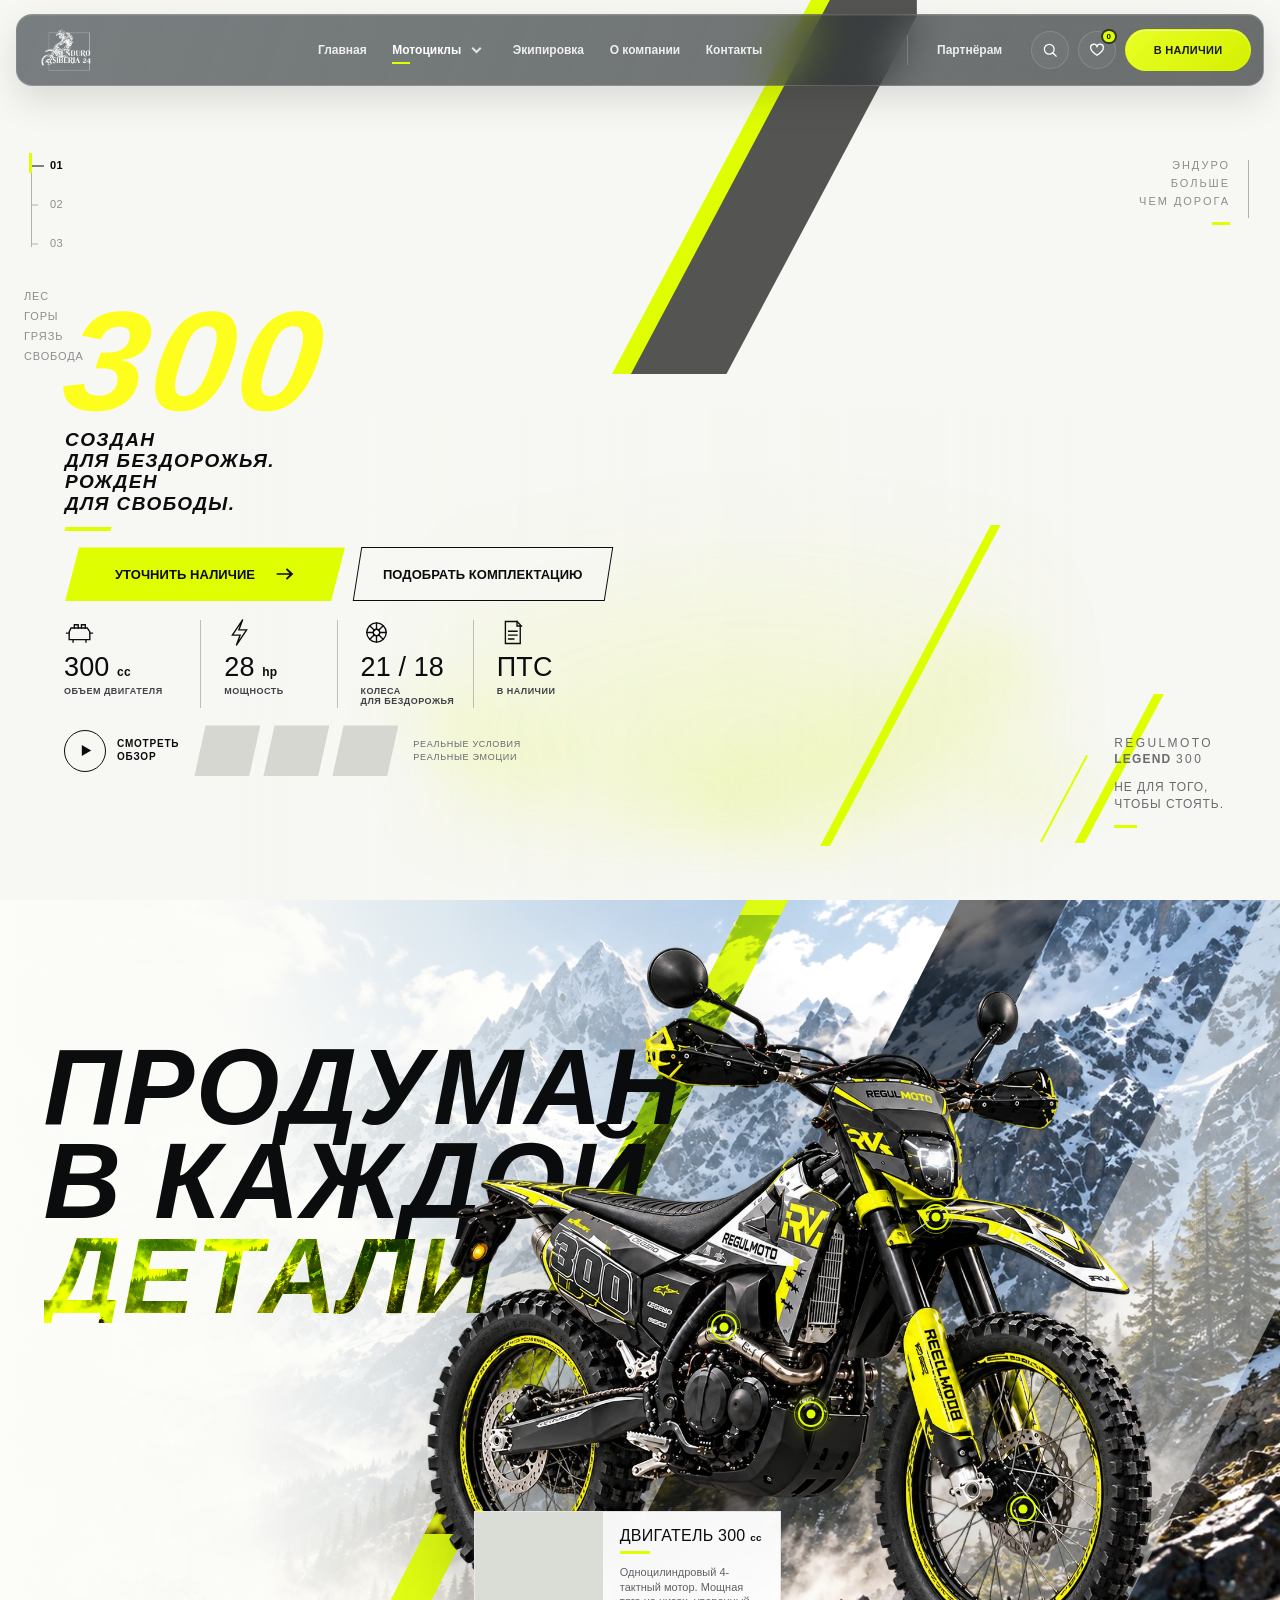
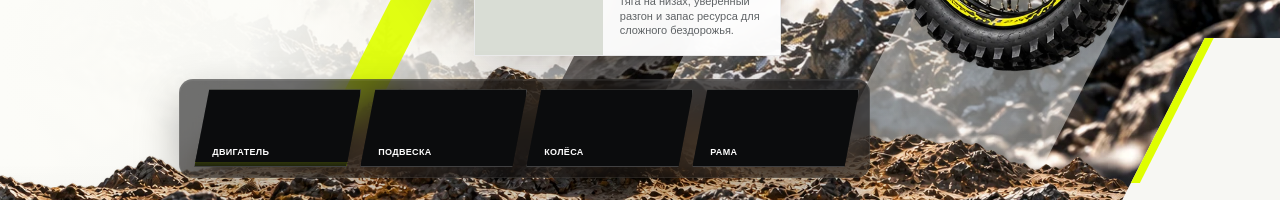
==== commit 3bc1bb9a: "вроде стили" ====
--- a/legend-300.html
+++ b/legend-300.html
@@ -1,4 +1,4 @@
-﻿<!doctype html>
+<!doctype html>
 <html lang="ru">
   <head>
     <meta charset="UTF-8" />
@@ -13,7 +13,6 @@
     <link rel="stylesheet" href="site/css/main.min.css" />
     <link rel="stylesheet" href="site/css/header.min.css" />
     <link rel="stylesheet" href="site/css/hero-mobile.min.css" />
-    <link rel="stylesheet" href="site/css/hero-mobile.min.css" />
     <title>Enduro Siberia 24 — Regulmoto Legend 300</title>
   </head>
 
--- a/site/css/main.min.css
+++ b/site/css/main.min.css
@@ -1 +1 @@
-﻿*{box-sizing:border-box}html,body{margin:0;padding:0;min-width:320px}body{font-family:Arial,Helvetica,sans-serif;background:#f7f7f3;color:#0b0c0d}a{color:inherit;text-decoration:none}img{display:block;max-width:100%}button{font:inherit;color:inherit}.page{min-height:100vh;overflow:hidden}.hero{position:relative;height:100vh;min-height:820px;overflow:hidden;isolation:isolate;background:#f7f7f3}.hero-rail{position:absolute;top:160px;left:24px;z-index:5;display:flex;flex-direction:column;gap:42px;color:#8b8d8f}.hero-rail__pages{position:relative;display:flex;flex-direction:column;gap:28px;margin:0;padding:0 0 0 26px;list-style:none}.hero-rail__pages::before{content:"";position:absolute;top:4px;bottom:2px;left:7px;width:1px;background:#afb1b3}.hero-rail__page{position:relative;min-width:24px;font-size:11px;line-height:1;font-weight:500;letter-spacing:.04em}.hero-rail__page::before{content:"";position:absolute;top:50%;left:-19px;width:7px;height:1px;background:#afb1b3;transform:translateY(-50%)}.hero-rail__page--active{color:#0b0c0d;font-weight:800}.hero-rail__page--active::before{width:13px;background:#0b0c0d}.hero-rail__page--active::after{content:"";position:absolute;top:-7px;left:-21px;width:3px;height:20px;background:#dfff00}.hero-rail__labels{display:flex;flex-direction:column;gap:9px;font-size:11px;line-height:1;letter-spacing:.08em}.hero-manifest{position:absolute;top:160px;right:24px;z-index:5;padding-right:26px;color:#8b8d8f;text-align:right}.hero-manifest::before{content:"";position:absolute;top:0;right:7px;width:1px;height:58px;background:#afb1b3}.hero-manifest::after{content:"";position:absolute;right:26px;bottom:-18px;width:18px;height:3px;background:#dfff00}.hero-manifest__text{display:flex;flex-direction:column;align-items:flex-end;gap:7px;font-size:11px;line-height:1;font-weight:500;letter-spacing:.18em;white-space:nowrap}.hero-content{position:relative;z-index:5;width:min(1010px,61vw);margin-left:clamp(56px,6.15vw,199px);padding-top:50px;display:flex;flex-direction:column;align-items:flex-start;gap:18px}.hero-content__title{margin:0;display:flex;flex-direction:column;align-items:flex-start;gap:8px;width:100%;font-weight:900}.hero-content__actions{display:flex;align-items:center;gap:12px;padding-left:1px}.hero-brand{display:block;width:fit-content;padding-left:20px;padding-right:20px;margin-left:32px;font-family:Impact,Haettenschweiler,"Arial Narrow Bold",sans-serif;font-size:clamp(66px,5.05vw,85px);line-height:.86;letter-spacing:.05em;font-style:italic;white-space:nowrap;color:rgba(0,0,0,0);-webkit-text-fill-color:rgba(0,0,0,0);background-image:url("../img/hero-back.webp");background-size:1080px auto;background-position:46% 43%;background-repeat:no-repeat;background-clip:text;-webkit-background-clip:text;filter:grayscale(1) contrast(1.45) brightness(0.33);transform:skewX(-10deg) scaleX(1.1);transform-origin:left center}.hero-model{display:flex;flex-direction:column;align-items:flex-start;gap:8px;width:fit-content;padding-left:30px;padding-right:30px;margin-left:-30px;font-family:Impact,Haettenschweiler,"Arial Narrow Bold",sans-serif;font-size:clamp(190px,15.45vw,264px);line-height:.78;letter-spacing:2px;font-style:italic;transform:skewX(-8deg) scaleX(1.055);transform-origin:left center}.hero-model__name,.hero-model__detail{display:block;width:fit-content;padding:0 40px;margin-left:-30px;color:rgba(0,0,0,0);-webkit-text-fill-color:rgba(0,0,0,0);background-clip:text;-webkit-background-clip:text;background-repeat:no-repeat}.hero-model__name{background-image:url("../img/hero-back.webp");background-size:1080px auto;background-position:46% 43%;filter:grayscale(1) contrast(1.45) brightness(0.33)}.hero-model__detail{font-size:.79em;line-height:.72;letter-spacing:3px;background-image:linear-gradient(rgba(223, 255, 0, 0.88), rgba(223, 255, 0, 0.88)),url("../img/hero-back.webp");background-size:auto,900px auto;background-position:center,40% 52%;background-blend-mode:multiply;filter:saturate(1.3) contrast(1.22) brightness(1.07)}.hero-slogan{position:relative;width:330px;margin:0;padding:0 0 17px 1px;font-family:"Arial Narrow",Arial,Helvetica,sans-serif;font-size:clamp(20px,1.43vw,24px);line-height:1.13;letter-spacing:.075em;font-weight:900;font-style:italic}.hero-slogan::after{content:"";position:absolute;left:1px;bottom:0;width:46px;height:4px;background:#dfff00;transform:skewX(-18deg)}.primary,.podobrat{position:relative;height:54px;padding:0;border:0;background:rgba(0,0,0,0);cursor:pointer;font-size:13px;font-weight:900;font-style:normal;letter-spacing:.005em}.primary{width:280px;display:flex;align-items:center;justify-content:center;gap:20px;background:#dfff00;clip-path:polygon(5% 0, 100% 0, 95% 100%, 0 100%)}.primary svg{width:20px;height:16px;fill:#0b0c0d;flex:0 0 auto}.podobrat{width:252px;border:1px solid #0b0c0d;background:rgba(247,247,243,.84);transform:skewX(-9deg)}.podobrat span{display:inline-block;transform:skewX(9deg)}.hero-adventages{width:590px;margin:0;display:grid;grid-template-columns:repeat(4, 1fr)}.hero-adventages__block{position:relative;min-height:92px;padding-right:18px;display:flex;flex-direction:column;align-items:flex-start;gap:7px}.hero-adventages__block+.hero-adventages__block{padding-left:24px}.hero-adventages__block+.hero-adventages__block::before{content:"";position:absolute;left:0;top:3px;bottom:1px;width:1px;background:rgba(11,12,13,.24)}.hero-adventages__icon{width:31px;height:31px;margin:0;fill:none;stroke:#0b0c0d;stroke-width:2.1;stroke-linecap:square;stroke-linejoin:miter}.hero-adventages__block-text{margin:0;display:flex;flex-direction:column;align-items:flex-start;gap:5px}.hero-adventages__block-text strong{font-family:Impact,Haettenschweiler,"Arial Narrow Bold",sans-serif;font-size:27px;line-height:.94;font-weight:200;letter-spacing:.005em}.hero-adventages__block-text strong small{font-family:Arial,Helvetica,sans-serif;font-size:12px;font-weight:700;text-transform:lowercase}.hero-adventages__block-text>span{color:#3f4245;font-size:9px;line-height:1.12;font-weight:700;letter-spacing:.055em}.hero-obzor{width:590px;margin:0;display:flex;align-items:center;gap:15px}.hero-obzor__button{flex:0 0 auto;display:flex;align-items:center;gap:11px}.hero-obzor__icon{width:42px;height:42px;display:grid;place-items:center;border:1px solid #0b0c0d;border-radius:50%;transition:background-color .25s ease,color .25s ease}.hero-obzor__icon svg{width:11px;height:13px;margin-left:2px;fill:currentColor}.hero-obzor__button:hover .hero-obzor__icon{color:#fff;background:#0b0c0d}.hero-obzor__button-text{display:flex;flex-direction:column;gap:2px;font-size:10px;line-height:1.08;font-weight:800;letter-spacing:.08em}.hero-obzor__gallery{flex:0 0 auto;display:flex;align-items:center;gap:3px}.hero-obzor__image{position:relative;width:66px;height:51px;overflow:hidden;background:#d7d7d2;clip-path:polygon(17% 0, 100% 0, 83% 100%, 0 100%)}.hero-obzor__image img{position:absolute;max-width:none;width:215px;height:auto}.hero-obzor__image--front img{left:-48px;top:-68px}.hero-obzor__image--middle img{left:-76px;top:-52px}.hero-obzor__image--rear img{left:-120px;top:-48px}.hero-obzor__caption{flex:0 0 auto;margin:0;display:flex;flex-direction:column;gap:3px;color:#66696c;font-size:9px;line-height:1.15;letter-spacing:.075em;white-space:nowrap}.hero-bike{position:absolute;left:32.8%;bottom:4%;z-index:6;width:50.5%;pointer-events:none}.hero-bike__image{display:block;width:100%;max-width:none;height:auto}.hero-bike-smoke{position:absolute;left:27%;bottom:0;z-index:4;width:62%;height:68%;pointer-events:none;overflow:visible}.hero-bike-smoke::before,.hero-bike-smoke::after{content:"";position:absolute;inset:0;pointer-events:none;will-change:transform,opacity}.hero-bike-smoke::before{left:8%;right:10%;bottom:8%;top:30%;background:radial-gradient(ellipse at 24% 70%, rgba(223, 255, 0, 0.12) 0%, rgba(223, 255, 0, 0.07) 24%, rgba(223, 255, 0, 0.03) 46%, rgba(223, 255, 0, 0) 74%),radial-gradient(ellipse at 56% 74%, rgba(223, 255, 0, 0.15) 0%, rgba(223, 255, 0, 0.08) 26%, rgba(223, 255, 0, 0.03) 48%, rgba(223, 255, 0, 0) 76%),radial-gradient(ellipse at 82% 62%, rgba(223, 255, 0, 0.11) 0%, rgba(223, 255, 0, 0.06) 24%, rgba(223, 255, 0, 0.03) 44%, rgba(223, 255, 0, 0) 72%);filter:blur(42px);opacity:.32}.hero-bike-smoke::after{left:12%;right:10%;bottom:10%;top:36%;background:radial-gradient(ellipse at 18% 66%, rgba(223, 255, 0, 0.15) 0%, rgba(223, 255, 0, 0.09) 24%, rgba(223, 255, 0, 0.04) 42%, rgba(223, 255, 0, 0) 68%),radial-gradient(ellipse at 48% 72%, rgba(223, 255, 0, 0.16) 0%, rgba(223, 255, 0, 0.1) 24%, rgba(223, 255, 0, 0.04) 46%, rgba(223, 255, 0, 0) 70%),radial-gradient(ellipse at 76% 64%, rgba(223, 255, 0, 0.14) 0%, rgba(223, 255, 0, 0.08) 22%, rgba(223, 255, 0, 0.04) 42%, rgba(223, 255, 0, 0) 68%);filter:blur(30px);opacity:.28}.hero-bike-smoke__puff{position:absolute;z-index:2;border-radius:50%;background:radial-gradient(ellipse at 34% 58%, rgba(223, 255, 0, 0.26) 0%, rgba(223, 255, 0, 0.16) 22%, rgba(223, 255, 0, 0.09) 42%, rgba(223, 255, 0, 0.035) 64%, rgba(223, 255, 0, 0) 86%),radial-gradient(ellipse at 72% 34%, rgba(223, 255, 0, 0.16) 0%, rgba(223, 255, 0, 0.075) 26%, rgba(223, 255, 0, 0) 68%),radial-gradient(ellipse at 60% 78%, rgba(223, 255, 0, 0.11) 0%, rgba(223, 255, 0, 0.05) 22%, rgba(223, 255, 0, 0) 60%);filter:blur(16px);opacity:.16;will-change:transform,opacity,border-radius}.hero-bike-smoke__puff::before,.hero-bike-smoke__puff::after{content:"";position:absolute;border-radius:50%;background:inherit;pointer-events:none}.hero-bike-smoke__puff::before{inset:10% 18% 20% 8%;opacity:.58;filter:blur(11px);transform:translate(-8%, -6%) scale(0.9)}.hero-bike-smoke__puff::after{inset:20% 6% 10% 24%;opacity:.46;filter:blur(13px);transform:translate(10%, 7%) scale(0.86)}.hero-bike-smoke__puff--1{left:2%;bottom:23%;width:150px;height:100px}.hero-bike-smoke__puff--2{left:9%;bottom:14%;width:185px;height:122px}.hero-bike-smoke__puff--3{left:31%;bottom:7%;width:205px;height:136px}.hero-bike-smoke__puff--4{left:42%;bottom:5%;width:220px;height:144px}.hero-bike-smoke__puff--5{right:18%;bottom:14%;width:220px;height:145px}.hero-bike-smoke__puff--6{right:9%;bottom:24%;width:185px;height:122px}.hero-bike-smoke__puff--7{right:2%;bottom:10%;width:155px;height:102px}.hero-bike-smoke__puff--8{right:12%;bottom:33%;width:138px;height:90px;opacity:.06}.hero-bike-smoke__puff--1,.hero-bike-smoke__puff--3,.hero-bike-smoke__puff--6{z-index:1;filter:blur(22px);opacity:.12}.hero-bike-smoke__puff--2,.hero-bike-smoke__puff--4,.hero-bike-smoke__puff--5{z-index:2;filter:blur(17px);opacity:.16}.hero-bike-smoke__puff--7,.hero-bike-smoke__puff--8{z-index:3;filter:blur(12px);opacity:.12}.hero-rocks{position:absolute;left:30.8%;bottom:0%;z-index:3;width:39.5%;pointer-events:none;overflow:hidden}.hero-rocks__image{display:block;width:100%;max-width:none;height:auto}.hero-backdrop{position:absolute;inset:0;z-index:1;overflow:hidden;pointer-events:none}.hero-backdrop__mountains{position:absolute;left:18.5%;right:10.5%;bottom:-1.5%;height:56%;overflow:hidden;mask-image:linear-gradient(to right, transparent 0%, #000 10%, #000 92%, transparent 100%);-webkit-mask-image:linear-gradient(to right, transparent 0%, #000 10%, #000 92%, transparent 100%)}.hero-backdrop__mountains::before{content:"";position:absolute;left:0;right:0;top:-350px;bottom:-120px;background:url("../img/hero-back.webp") center center/cover no-repeat;transform:translateY(-50px);opacity:.82;filter:saturate(0.78) contrast(1.04) brightness(1.08)}.hero-backdrop__mountains::after{content:"";position:absolute;inset:0;z-index:1;background:linear-gradient(90deg, rgba(247, 247, 243, 0.96) 0%, rgba(247, 247, 243, 0.76) 18%, rgba(247, 247, 243, 0.28) 46%, rgba(247, 247, 243, 0.04) 77%, rgba(247, 247, 243, 0) 100%)}.hero-backdrop__right{position:absolute;inset:0 0 0 auto;width:42%;height:100%}.hero-backdrop__slash,.hero-backdrop__mountain-panel,.hero-backdrop__rider-panel,.hero-backdrop__lower-cut{transform:skewX(-28deg);transform-origin:center}.hero-backdrop__slash{position:absolute;overflow:hidden}.hero-backdrop__slash::before{content:"";position:absolute;inset:-18% -150%;transform:skewX(28deg);transform-origin:center;background-repeat:no-repeat}.hero-backdrop__slash--black{top:0%;right:80.5%;z-index:1;width:18%;height:41.5%;transform:skewX(-28deg)}.hero-backdrop__slash--black::before{content:"";position:absolute;inset:auto;right:-70%;bottom:-10%;width:400%;height:140%;background-image:linear-gradient(rgba(4, 5, 6, 0.66), rgba(4, 5, 6, 0.66)),url("../img/hero-back.webp");background-size:100% 100%,auto 180%;background-position:center,10% 50%;background-repeat:no-repeat;background-blend-mode:multiply;transform:skewX(28deg);transform-origin:center;filter:contrast(1.12) saturate(0.78)}.hero-backdrop__slash--acid{top:-4.5%;right:95.8%;z-index:4;width:3.3%;height:46%;background:#dfff00;transform:skewX(-28deg);transform-origin:center}.hero-backdrop__slash--acid::before{content:none}.hero-backdrop__slash--white{position:absolute;right:21.5%;bottom:0;z-index:2;width:18%;height:49%;overflow:hidden;transform:skewX(-28deg);background:none}.hero-backdrop__slash--white::before{background:linear-gradient(rgba(247, 247, 243, 0.65), rgba(247, 247, 243, 0.65)),url("../img/hero-back.webp") 84% 13%/910px auto no-repeat;background-blend-mode:screen;filter:saturate(0.92) contrast(1.06)}.hero-backdrop__mountain-panel{position:absolute;top:0%;right:40%;z-index:3;width:57%;height:94%;overflow:hidden;background:none;transform:skewX(-28deg)}.hero-backdrop__mountain-panel::before{content:"";position:absolute;inset:-12% -64%;background:url("../img/hero-back.webp") 72% 16%/cover no-repeat;transform:skewX(28deg) scale(1.08);transform-origin:center;filter:saturate(0.92) contrast(1.06)}.hero-backdrop__mountain-panel::after{content:"";position:absolute;right:0;bottom:0;z-index:2;width:10px;height:38%;background:#dfff00}.hero-backdrop__rider-panel{position:absolute;top:35.1%;right:-0.5%;z-index:5;width:47.5%;height:46.8%;overflow:hidden;background:none;transform:skewX(-28deg)}.hero-backdrop__rider-panel::before{content:"";position:absolute;inset:-12% -24%;background:url("../img/hero-back.webp") 78% 73%/cover no-repeat;transform:skewX(28deg) scale(1.08);transform-origin:center}.hero-backdrop__rider-panel{mask-image:linear-gradient(180deg, transparent 0%, rgba(0, 0, 0, 0.08) 8%, rgba(0, 0, 0, 0.22) 16%, rgba(0, 0, 0, 0.48) 26%, rgba(0, 0, 0, 0.75) 36%, #000 48%),linear-gradient(82deg, transparent 0%, rgba(0, 0, 0, 0.14) 7%, rgba(0, 0, 0, 0.38) 14%, rgba(0, 0, 0, 0.7) 21%, #000 30%);mask-composite:intersect;-webkit-mask-image:linear-gradient(180deg, transparent 0%, rgba(0, 0, 0, 0.08) 8%, rgba(0, 0, 0, 0.22) 16%, rgba(0, 0, 0, 0.48) 26%, rgba(0, 0, 0, 0.75) 36%, #000 48%),linear-gradient(82deg, transparent 0%, rgba(0, 0, 0, 0.14) 7%, rgba(0, 0, 0, 0.38) 14%, rgba(0, 0, 0, 0.7) 21%, #000 30%);-webkit-mask-composite:source-in}.hero-backdrop__rider-panel img{position:absolute;right:12%;bottom:11%;z-index:1;width:55%;max-width:none;height:auto;transform:skewX(28deg);transform-origin:center;filter:contrast(1.04) saturate(0.96)}.hero-backdrop__lower-cut{position:absolute;right:-9%;bottom:-2.1%;z-index:6;width:42%;height:25%;transform:skewX(-28deg);background:#f7f7f3}.hero-backdrop__lower-cut::after{content:"";position:absolute;left:0;bottom:34%;z-index:2;width:10px;height:66%;background:#dfff00}.hero-backdrop__lower-info{position:absolute;right:2.8%;bottom:7.5%;z-index:7;width:150px;color:#0b0c0d}.hero-backdrop__lower-info::before{content:"";position:absolute;left:-74px;top:7px;width:2px;height:98px;background:#dfff00;transform:rotate(28deg);transform-origin:bottom center}.hero-backdrop__lower-model{margin:0;display:flex;flex-direction:column;gap:4px}.hero-backdrop__lower-model span{color:#696c6e;font-size:12px;line-height:1;font-weight:500;letter-spacing:.2em}.hero-backdrop__lower-model strong{font-size:12px;line-height:1;font-weight:800;letter-spacing:.1em}.hero-backdrop__lower-copy{position:relative;margin:14px 0 0;padding-bottom:19px;color:#696c6e;font-size:12px;line-height:1.45;font-weight:500;letter-spacing:.08em}.hero-backdrop__lower-copy::after{content:"";position:absolute;left:0;bottom:5px;width:23px;height:3px;background:#dfff00}.primary,.podobrat{transition:transform .35s cubic-bezier(0.22, 1, 0.36, 1),background-color .35s ease,color .35s ease,border-color .35s ease,box-shadow .35s ease}.primary svg{transition:transform .35s cubic-bezier(0.22, 1, 0.36, 1)}.primary:hover{transform:translateY(-2px);box-shadow:0 12px 28px rgba(223,255,0,.2)}.primary:hover svg{transform:translateX(5px)}.primary:active{transform:translateY(0) scale(0.985)}.primary:focus-visible,.podobrat:focus-visible,.hero-obzor__button:focus-visible{outline:2px solid #0b0c0d;outline-offset:4px}.podobrat:hover{transform:translateY(-2px) skewX(-9deg);color:#f7f7f3;background:#0b0c0d;box-shadow:0 12px 26px rgba(11,12,13,.12)}.podobrat:active{transform:translateY(0) skewX(-9deg) scale(0.985)}.hero-obzor__button{transition:transform .3s cubic-bezier(0.22, 1, 0.36, 1)}.hero-obzor__button:hover{transform:translateY(-1px)}.hero-obzor__button:active{transform:translateY(0) scale(0.985)}.hero.hero--animating .hero-bike,.hero.hero--animating .hero-rocks,.hero.hero--animating .hero-backdrop__mountains,.hero.hero--animating .hero-backdrop__slash,.hero.hero--animating .hero-backdrop__mountain-panel,.hero.hero--animating .hero-backdrop__rider-panel,.hero.hero--animating .hero-backdrop__lower-cut{will-change:transform,opacity}.hero.hero--animating .hero-slogan::after{transform:skewX(-18deg) scaleX(0);transform-origin:left center;transition:transform .58s cubic-bezier(0.22, 1, 0.36, 1)}.hero.hero--animating .hero-rail__pages::before{transform:scaleY(0);transform-origin:top center;transition:transform .62s cubic-bezier(0.22, 1, 0.36, 1)}.hero.hero--animating .hero-rail__page::before{transform:translateY(-50%) scaleX(0);transform-origin:left center;transition:transform .4s cubic-bezier(0.22, 1, 0.36, 1)}.hero.hero--animating .hero-rail__page--active::after{transform:scaleY(0);transform-origin:top center;transition:transform .4s cubic-bezier(0.22, 1, 0.36, 1)}.hero.hero--animating .hero-manifest::before{transform:scaleY(0);transform-origin:top center;transition:transform .58s cubic-bezier(0.22, 1, 0.36, 1)}.hero.hero--animating .hero-manifest::after{transform:scaleX(0);transform-origin:right center;transition:transform .46s cubic-bezier(0.22, 1, 0.36, 1)}.hero.hero--animating .hero-backdrop__mountain-panel::after,.hero.hero--animating .hero-backdrop__lower-cut::after{transform:scaleY(0);transform-origin:bottom center;transition:transform .62s cubic-bezier(0.22, 1, 0.36, 1)}.hero.hero--animating .hero-backdrop__lower-info::before{transform:rotate(28deg) scaleY(0);transform-origin:bottom center;transition:transform .62s cubic-bezier(0.22, 1, 0.36, 1)}.hero.hero--animating .hero-backdrop__lower-copy::after{transform:scaleX(0);transform-origin:left center;transition:transform .48s cubic-bezier(0.22, 1, 0.36, 1)}.hero.hero--animating.hero--content-line-visible .hero-slogan::after{transform:skewX(-18deg) scaleX(1)}.hero.hero--animating.hero--rail-line-visible .hero-rail__pages::before{transform:scaleY(1)}.hero.hero--animating.hero--rail-line-visible .hero-rail__page::before{transform:translateY(-50%) scaleX(1)}.hero.hero--animating.hero--rail-line-visible .hero-rail__page--active::after{transform:scaleY(1)}.hero.hero--animating.hero--manifest-line-visible .hero-manifest::before{transform:scaleY(1)}.hero.hero--animating.hero--manifest-line-visible .hero-manifest::after{transform:scaleX(1)}.hero.hero--animating.hero--panel-line-visible .hero-backdrop__mountain-panel::after,.hero.hero--animating.hero--panel-line-visible .hero-backdrop__lower-cut::after{transform:scaleY(1)}.hero.hero--animating.hero--lower-line-visible .hero-backdrop__lower-info::before{transform:rotate(28deg) scaleY(1)}.hero.hero--animating.hero--lower-line-visible .hero-backdrop__lower-copy::after{transform:scaleX(1)}@media(prefers-reduced-motion: reduce){.primary,.podobrat,.primary svg,.hero-obzor__button,.hero-slogan::after,.hero-rail__pages::before,.hero-rail__page::before,.hero-rail__page--active::after,.hero-manifest::before,.hero-manifest::after,.hero-backdrop__mountain-panel::after,.hero-backdrop__lower-cut::after,.hero-backdrop__lower-info::before,.hero-backdrop__lower-copy::after{transition:none}}@media(max-width: 1500px)and (min-width: 1181px){.hero{min-height:760px}.hero-content{width:min(900px,61vw);margin-left:clamp(54px,5vw,82px);padding-top:58px;gap:16px}.hero-brand{margin-left:26px;font-size:clamp(58px,4.8vw,74px)}.hero-model{font-size:clamp(172px,14vw,220px)}.hero-slogan{font-size:19px}.hero-bike{left:34%;bottom:5%;width:49%}.hero-rocks{left:31%;width:41%}.hero-backdrop__right{width:44%}.hero-adventages,.hero-obzor{width:545px}}@media(max-width: 1180px)and (min-width: 901px){.hero{min-height:700px}.hero-content{width:58vw;margin-left:48px;padding-top:72px;gap:14px}.hero-brand{margin-left:22px;font-size:clamp(48px,4.9vw,60px)}.hero-model{font-size:clamp(140px,13.8vw,176px)}.hero-slogan{width:275px;font-size:17px}.primary{width:232px}.podobrat{width:214px}.hero-adventages,.hero-obzor{width:490px}.hero-adventages__block{padding-right:12px}.hero-adventages__block+.hero-adventages__block{padding-left:16px}.hero-bike{left:35%;bottom:7%;width:51%}.hero-rocks{left:33%;width:44%}.hero-backdrop__right{width:47%}.hero-rail{left:16px}.hero-manifest{right:16px}}@media(min-width: 901px)and (max-height: 760px){.hero{min-height:620px}.hero-content{padding-top:38px;gap:12px}.hero-brand{font-size:clamp(46px,4.4vw,62px)}.hero-model{font-size:clamp(138px,12.7vw,190px)}.hero-slogan{font-size:16px}.hero-bike{bottom:2%;width:min(48%,720px)}.hero-rocks{width:38%}.hero-adventages__block{min-height:76px}.hero-obzor{display:none}}.second{position:relative;width:100%;height:100svh;min-height:680px;overflow:hidden;isolation:isolate;background:#f7f7f3}.second__inner{position:relative;z-index:5;width:100%;height:100%}.second__mountains{position:absolute;inset:0;z-index:1;background:linear-gradient(90deg, #f7f7f3 0%, rgba(247, 247, 243, 0.98) 19%, rgba(247, 247, 243, 0.76) 35%, rgba(247, 247, 243, 0.2) 58%, rgba(247, 247, 243, 0.04) 78%, rgba(247, 247, 243, 0) 100%),url("../img//mount2.webp") 70% 54%/cover no-repeat;filter:saturate(0.92) contrast(1.04)}.second__decor{position:absolute;top:-16%;height:132%;z-index:2;overflow:hidden;pointer-events:none;transform:skewX(-27deg);transform-origin:center}.second__decor--acid{left:40.5%;width:3.2%;background:linear-gradient(rgba(223, 255, 0, 0.92), rgba(223, 255, 0, 0.92)),url("../img/mount2.webp") 64% 28%/1100px auto no-repeat;background-blend-mode:multiply}.second__decor--dark{left:57%;width:8.5%;background:linear-gradient(rgba(11, 12, 13, 0.57), rgba(11, 12, 13, 0.57)),url("../img//mount2.webp") 73% 20%/cover no-repeat;background-blend-mode:multiply}.second__decor--light{left:81%;width:17%;background:linear-gradient(rgba(247, 247, 243, 0.48), rgba(247, 247, 243, 0.48));background-blend-mode:screen}.second__ground{position:absolute;left:50%;bottom:-18%;z-index:2;width:122%;pointer-events:none;transform:translateX(-50%)}.second__ground img{display:block;width:85%;max-width:none;height:auto}.second__ground::after{content:"";position:absolute;inset:55% 0 0;background:linear-gradient(180deg, rgba(11, 12, 13, 0), rgba(11, 12, 13, 0.12))}.second__corner{position:absolute;right:-3%;bottom:-5%;z-index:8;width:13%;height:23%;background:#f7f7f3;transform:skewX(-27deg)}.second__corner::before{content:"";position:absolute;left:0;top:0;width:9px;height:70%;background:#dfff00}.second__intro{position:absolute;left:3.4%;top:15.5%;z-index:5;width:41%}.second__title{display:flex;flex-direction:column;align-items:flex-start;margin:0;gap:0;font-family:Impact,Haettenschweiler,"Arial Narrow Bold",sans-serif;font-size:clamp(76px,min(8.4vw,15vh),145px);line-height:.88;font-style:italic;font-weight:900;letter-spacing:.015em;text-transform:uppercase;color:#0b0c0d}.second__title span{display:block;white-space:nowrap}.second__title-accent{padding-right:18px;color:rgba(0,0,0,0);-webkit-text-fill-color:rgba(0,0,0,0);background-image:linear-gradient(rgba(223, 255, 0, 0.88), rgba(223, 255, 0, 0.88)),url("../img/mount2.webp");background-size:auto,980px auto;background-position:center,34% 70%;background-blend-mode:multiply;background-clip:text;-webkit-background-clip:text;filter:saturate(1.32) contrast(1.17) brightness(1.05)}.second__stage{position:absolute;inset:0;width:100%;height:100%}.second__bike-box{position:absolute;left:33%;top:5%;z-index:6;width:min(57vw,96vh,840px);height:auto}.second__bike{display:block;width:100%;max-width:none;height:auto;pointer-events:none;transform-origin:center;filter:drop-shadow(0 30px 42px rgba(11, 12, 13, 0.16))}.second__point{position:absolute;z-index:9;width:34px;height:34px;padding:0;border:0;border-radius:50%;background:rgba(0,0,0,0);cursor:pointer}.second__point span,.second__point::before,.second__point::after{content:"";position:absolute;left:50%;top:50%;border-radius:50%}.second__point span{width:9px;height:9px;background:#dfff00;transform:translate(-50%, -50%);box-shadow:0 0 0 3px rgba(11,12,13,.96),0 0 13px rgba(223,255,0,.48)}.second__point::before{width:22px;height:22px;border:2px solid #dfff00;transform:translate(-50%, -50%)}.second__point::after{width:32px;height:32px;border:1px solid rgba(223,255,0,.52);transform:translate(-50%, -50%);animation:second-point-pulse 2.1s ease-out infinite}.second__point:hover span,.second__point:focus-visible span,.second__point.is-active span{box-shadow:0 0 0 3px rgba(11,12,13,.96),0 0 22px rgba(223,255,0,.72)}.second__point:hover::before,.second__point:focus-visible::before,.second__point.is-active::before{box-shadow:0 0 18px rgba(223,255,0,.35)}.second__point--engine{left:51%;top:62%}.second__point--suspension{left:68%;top:35%}.second__point--wheels{left:80%;top:75%}.second__point--frame{left:39%;top:50%}@keyframes second-point-pulse{0%{transform:translate(-50%, -50%) scale(0.72);opacity:.72}72%{transform:translate(-50%, -50%) scale(1.18);opacity:0}100%{transform:translate(-50%, -50%) scale(1.18);opacity:0}}.second__cards{position:absolute;inset:0;z-index:10;pointer-events:none}.second__card{position:absolute;display:grid;grid-template-columns:42% 58%;width:clamp(285px,24vw,365px);min-height:138px;overflow:hidden;border:1px solid rgba(11,12,13,.08);background:hsla(0,0%,100%,.96);box-shadow:0 20px 45px rgba(11,12,13,.12);backdrop-filter:blur(14px);opacity:0;visibility:hidden;transform:translateY(10px) scale(0.985);transition:opacity .3s ease,visibility .3s ease,transform .4s cubic-bezier(0.22, 1, 0.36, 1)}.second__card.is-active{opacity:1;visibility:visible;transform:translateY(0) scale(1)}.second__card--engine{left:37%;bottom:16%}.second__card--suspension{right:3.7%;top:9%}.second__card--wheels{right:2.6%;top:42%}.second__card--frame{left:44%;top:11%}.second__card-image{position:relative;min-height:138px;overflow:hidden;background:#d9ddd5}.second__card-image img{position:absolute;width:285px;max-width:none;height:auto}.second__card-image--engine img{left:-78px;top:-101px}.second__card-image--suspension img{left:-126px;top:-50px}.second__card-image--wheels img{left:-142px;top:-80px}.second__card-image--frame img{left:-88px;top:-68px}.second__card-body{display:flex;flex-direction:column;justify-content:center;padding:16px 17px 17px}.second__card-body h3{position:relative;margin:0 0 11px;padding-bottom:10px;color:#0b0c0d;font-family:Impact,Haettenschweiler,"Arial Narrow Bold",sans-serif;font-size:clamp(16px,1.15vw,20px);line-height:1;font-weight:400;letter-spacing:.015em}.second__card-body h3 small{font-family:Arial,Helvetica,sans-serif;font-size:.62em;font-weight:700;text-transform:lowercase}.second__card-body h3::after{content:"";position:absolute;left:0;bottom:0;width:30px;height:3px;background:#dfff00}.second__card-body p{margin:0;color:#5f6366;font-size:clamp(11px,.82vw,14px);line-height:1.32;font-weight:400}.second__card--suspension,.second__card--wheels{width:clamp(300px,24vw,375px)}.second__thumbs{position:absolute;left:14%;bottom:2.4%;z-index:12;display:flex;align-items:stretch;gap:3px;width:min(54%,760px);height:clamp(78px,11vh,100px);padding:9px 14px 10px;border:1px solid hsla(0,0%,100%,.08);border-radius:14px;background:rgba(11,12,13,.58);backdrop-filter:blur(18px) saturate(1.12);-webkit-backdrop-filter:blur(18px) saturate(1.12);box-shadow:0 18px 44px rgba(0,0,0,.28),inset 0 1px 0 hsla(0,0%,100%,.05)}.second__thumb{position:relative;flex:1 1 0;min-width:0;margin:0 -4px 0 0;padding:0;overflow:hidden;border:1px solid hsla(0,0%,100%,.22);background:#0b0c0d;clip-path:polygon(9% 0, 100% 0, 91% 100%, 0 100%);cursor:pointer;transition:transform .35s cubic-bezier(0.22, 1, 0.36, 1),filter .35s ease,box-shadow .35s ease}.second__thumb img{position:absolute;inset:0;width:100%;height:100%;object-fit:cover;filter:brightness(0.46) saturate(0.72) contrast(1.08);transform:scale(1.34);transition:filter .35s ease,transform .55s cubic-bezier(0.22, 1, 0.36, 1)}.second__thumb::after{content:"";position:absolute;inset:0;background:linear-gradient(180deg, rgba(11, 12, 13, 0.02) 15%, rgba(11, 12, 13, 0.2) 48%, rgba(11, 12, 13, 0.9) 100%);pointer-events:none}.second__thumb span{position:absolute;left:17px;bottom:9px;z-index:2;color:#fff;font-size:clamp(9px,.68vw,12px);line-height:1;font-weight:900;letter-spacing:.035em}.second__thumb:hover,.second__thumb:focus-visible,.second__thumb.is-active{z-index:2}.second__thumb:hover img,.second__thumb:focus-visible img,.second__thumb.is-active img{filter:brightness(0.76) saturate(1) contrast(1.04);transform:scale(1.42)}.second__thumb.is-active{box-shadow:inset 0 -4px 0 #dfff00,0 0 18px rgba(223,255,0,.1)}.second__thumb:nth-child(1) img{object-position:44% 66%}.second__thumb:nth-child(2) img{object-position:66% 38%}.second__thumb:nth-child(3) img{object-position:80% 72%}.second__thumb:nth-child(4) img{object-position:48% 50%}@media(min-width: 901px)and (max-height: 760px){.second{min-height:620px}.second__intro{top:12%}.second__title{font-size:clamp(70px,min(7.7vw,14vh),118px)}.second__bike-box{left:34%;width:min(55vw,94vh,770px)}.second__card--engine{bottom:15%}.second__thumbs{bottom:2%}}@media(max-width: 900px){.second{height:auto;min-height:0;padding:70px 0 50px}.second__inner{width:calc(100% - 28px);margin:0 auto}.second__mountains{opacity:.6}.second__intro{position:relative;left:auto;top:auto;width:100%;z-index:7}.second__title{font-size:clamp(50px,13vw,88px)}.second__stage{position:relative;inset:auto;height:auto;margin-top:20px}.second__bike-box{position:relative;left:auto;top:auto;width:112%;margin-left:-6%}.second__point,.second__thumbs{display:none}.second__cards{position:relative;inset:auto;display:grid;gap:12px;margin-top:0;pointer-events:auto}.second__card,.second__card--engine,.second__card--suspension,.second__card--wheels,.second__card--frame{position:relative;left:auto;right:auto;top:auto;bottom:auto;width:100%;opacity:1;visibility:visible;transform:none}.second__ground{display:none}.second__corner{display:none}}@media(max-width: 900px){.second{padding:54px 0 42px;overflow:hidden}.second__inner{width:100%}.second__mountains{opacity:.52;background-position:62% 50%}.second__intro{padding:0 18px}.second__title{font-size:clamp(48px,13.2vw,78px);line-height:.84}.second__stage{margin-top:4px}.second__bike-box{left:auto;top:auto;width:min(96vw,640px);margin:0 auto}.second__bike{width:100%;transform:none}.second__cards{position:relative;z-index:12;width:calc(100% - 28px);margin:-14px auto 0;gap:10px}.second__card,.second__card--engine,.second__card--suspension,.second__card--wheels,.second__card--frame{grid-template-columns:38% 62%;width:100%;min-height:122px;border-radius:10px;overflow:hidden;box-shadow:0 14px 34px rgba(11,12,13,.1)}.second__card-image{min-height:122px}.second__card-image img{width:230px}.second__card-image--engine img{left:-58px;top:-74px}.second__card-image--suspension img{left:-88px;top:-40px}.second__card-image--wheels img{left:-104px;top:-62px}.second__card-image--frame img{left:-64px;top:-50px}.second__card-body{padding:14px 14px 15px}.second__card-body h3{margin-bottom:9px;padding-bottom:8px;font-size:clamp(16px,4.4vw,19px)}.second__card-body p{font-size:clamp(10.5px,2.7vw,12px);line-height:1.34}.second__decor--acid{left:71%;width:5%}.second__decor--dark{left:77%;width:18%}}@media(max-width: 560px){.second{padding-top:46px;padding-bottom:34px}.second__intro{padding:0 14px}.second__title{font-size:clamp(44px,13.5vw,60px)}.second__bike-box{width:96vw}.second__cards{width:calc(100% - 24px);margin-top:-8px;gap:9px}.second__card,.second__card--engine,.second__card--suspension,.second__card--wheels,.second__card--frame{grid-template-columns:40% 60%;min-height:116px}.second__card-image{min-height:116px}.second__card-image img{width:214px}.second__card-body{padding:12px 11px 13px}.second__card-body h3{font-size:16px}.second__card-body p{font-size:10.5px}}@media(max-width: 900px){.second{min-height:100svh;padding:56px 0 34px;overflow:hidden}.second__mountains{opacity:.68;background-position:64% 50%}.second__decor--acid{left:73%;width:4.5%}.second__decor--dark{left:78%;width:16%}.second__intro{padding:0 16px}.second__title{font-size:clamp(50px,13.5vw,76px);line-height:.83}.second__stage{position:relative;inset:auto;height:auto;margin-top:8px}.second__bike-box{position:relative;left:auto;top:auto;width:min(98vw,620px);margin:0 auto}.second__bike{width:100%;transform:none}.second__point{display:none}.second__cards{position:relative;inset:auto;z-index:12;display:block;width:calc(100% - 28px);min-height:138px;margin:-24px auto 0;pointer-events:auto}.second__card,.second__card--engine,.second__card--suspension,.second__card--wheels,.second__card--frame{position:absolute;inset:0;display:grid;grid-template-columns:38% 62%;width:100%;min-height:138px;overflow:hidden;border-radius:12px;opacity:0;visibility:hidden;transform:translateY(8px);pointer-events:none;box-shadow:0 16px 38px rgba(11,12,13,.12)}.second__card.is-active{opacity:1;visibility:visible;transform:translateY(0);pointer-events:auto}.second__card-image{min-height:138px}.second__card-image img{width:238px}.second__card-image--engine img{left:-62px;top:-78px}.second__card-image--suspension img{left:-92px;top:-42px}.second__card-image--wheels img{left:-108px;top:-64px}.second__card-image--frame img{left:-68px;top:-52px}.second__card-body{padding:14px 14px 15px}.second__card-body h3{margin-bottom:9px;padding-bottom:8px;font-size:clamp(16px,4.2vw,19px)}.second__card-body p{font-size:clamp(10.5px,2.7vw,12px);line-height:1.34}.second__thumbs-bar{position:relative;z-index:13;width:100%}.second__thumbs{position:relative;left:auto;bottom:auto;display:flex;width:calc(100% - 28px);height:72px;margin:12px auto 0;padding:5px;gap:4px;border-radius:14px}.second__thumb{margin:0;border-radius:9px;clip-path:none}.second__thumb span{left:8px;bottom:7px;font-size:8px}.second__thumb.is-active{border-color:#dfff00;box-shadow:inset 0 0 0 1px rgba(223,255,0,.9),inset 0 -3px 0 #dfff00}.second__ground,.second__corner{display:none}}@media(max-width: 560px){.second{padding:46px 0 28px}.second__intro{padding:0 12px}.second__title{font-size:clamp(46px,13.4vw,60px)}.second__bike-box{width:96vw}.second__cards{width:calc(100% - 22px);min-height:128px;margin-top:-18px}.second__card,.second__card--engine,.second__card--suspension,.second__card--wheels,.second__card--frame{grid-template-columns:40% 60%;min-height:128px}.second__card-image{min-height:128px}.second__card-image img{width:220px}.second__card-body{padding:12px 11px 13px}.second__card-body h3{font-size:16px}.second__card-body p{font-size:10.5px}.second__thumbs{width:calc(100% - 22px);height:66px;margin-top:10px}.second__thumb span{font-size:7px}}
+*{box-sizing:border-box}html,body{margin:0;padding:0;min-width:320px}body{font-family:Arial,Helvetica,sans-serif;background:#f7f7f3;color:#0b0c0d}a{color:inherit;text-decoration:none}img{display:block;max-width:100%}button{font:inherit;color:inherit}.page{min-height:100vh;overflow:hidden}.hero{position:relative;height:100vh;min-height:820px;overflow:hidden;isolation:isolate;background:#f7f7f3;overflow:hidden}.hero-rail{position:absolute;top:160px;left:24px;z-index:5;display:flex;flex-direction:column;gap:42px;color:#8b8d8f}.hero-rail__pages{position:relative;display:flex;flex-direction:column;gap:28px;margin:0;padding:0 0 0 26px;list-style:none}.hero-rail__pages::before{content:"";position:absolute;top:4px;bottom:2px;left:7px;width:1px;background:#afb1b3}.hero-rail__page{position:relative;min-width:24px;font-size:11px;line-height:1;font-weight:500;letter-spacing:.04em}.hero-rail__page::before{content:"";position:absolute;top:50%;left:-19px;width:7px;height:1px;background:#afb1b3;transform:translateY(-50%)}.hero-rail__page--active{color:#0b0c0d;font-weight:800}.hero-rail__page--active::before{width:13px;background:#0b0c0d}.hero-rail__page--active::after{content:"";position:absolute;top:-7px;left:-21px;width:3px;height:20px;background:#dfff00}.hero-rail__labels{display:flex;flex-direction:column;gap:9px;font-size:11px;line-height:1;letter-spacing:.08em}.hero-manifest{position:absolute;top:160px;right:24px;z-index:5;padding-right:26px;color:#8b8d8f;text-align:right}.hero-manifest::before{content:"";position:absolute;top:0;right:7px;width:1px;height:58px;background:#afb1b3}.hero-manifest::after{content:"";position:absolute;right:26px;bottom:-18px;width:18px;height:3px;background:#dfff00}.hero-manifest__text{display:flex;flex-direction:column;align-items:flex-end;gap:7px;font-size:11px;line-height:1;font-weight:500;letter-spacing:.18em;white-space:nowrap}.hero-content{position:relative;z-index:5;width:min(1010px,61vw);margin-left:clamp(56px,6.15vw,199px);padding-top:50px;display:flex;flex-direction:column;align-items:flex-start;gap:18px}.hero-content__title{margin:0;display:flex;flex-direction:column;align-items:flex-start;gap:8px;width:100%;font-weight:900}.hero-content__actions{display:flex;align-items:center;gap:12px;padding-left:1px}.hero-brand{display:block;width:fit-content;padding-left:20px;padding-right:20px;margin-left:32px;font-family:Impact,Haettenschweiler,"Arial Narrow Bold",sans-serif;font-size:clamp(66px,5.05vw,85px);line-height:.86;letter-spacing:.05em;font-style:italic;white-space:nowrap;color:rgba(0,0,0,0);-webkit-text-fill-color:rgba(0,0,0,0);background-image:url("../img/hero-back.webp");background-size:1080px auto;background-position:46% 43%;background-repeat:no-repeat;background-clip:text;-webkit-background-clip:text;filter:grayscale(1) contrast(1.45) brightness(0.33);transform:skewX(-10deg) scaleX(1.1);transform-origin:left center}.hero-model{display:flex;flex-direction:column;align-items:flex-start;gap:8px;width:fit-content;padding-left:30px;padding-right:30px;margin-left:-30px;font-family:Impact,Haettenschweiler,"Arial Narrow Bold",sans-serif;font-size:clamp(190px,15.45vw,264px);line-height:.78;letter-spacing:2px;font-style:italic;transform:skewX(-8deg) scaleX(1.055);transform-origin:left center}.hero-model__name,.hero-model__detail{display:block;width:fit-content;padding:0 40px;margin-left:-30px;color:rgba(0,0,0,0);-webkit-text-fill-color:rgba(0,0,0,0);background-clip:text;-webkit-background-clip:text;background-repeat:no-repeat}.hero-model__name{background-image:url("../img/hero-back.webp");background-size:1080px auto;background-position:46% 43%;filter:grayscale(1) contrast(1.45) brightness(0.33)}.hero-model__detail{font-size:.79em;line-height:.72;letter-spacing:3px;background-image:linear-gradient(rgba(223, 255, 0, 0.88), rgba(223, 255, 0, 0.88)),url("../img/hero-back.webp");background-size:auto,900px auto;background-position:center,40% 52%;background-blend-mode:multiply;filter:saturate(1.3) contrast(1.22) brightness(1.07)}.hero-slogan{position:relative;width:330px;margin:0;padding:0 0 17px 1px;font-family:"Arial Narrow",Arial,Helvetica,sans-serif;font-size:clamp(20px,1.43vw,24px);line-height:1.13;letter-spacing:.075em;font-weight:900;font-style:italic}.hero-slogan::after{content:"";position:absolute;left:1px;bottom:0;width:46px;height:4px;background:#dfff00;transform:skewX(-18deg)}.primary,.podobrat{position:relative;height:54px;padding:0;border:0;background:rgba(0,0,0,0);cursor:pointer;font-size:13px;font-weight:900;font-style:normal;letter-spacing:.005em}.primary{width:280px;display:flex;align-items:center;justify-content:center;gap:20px;background:#dfff00;clip-path:polygon(5% 0, 100% 0, 95% 100%, 0 100%)}.primary svg{width:20px;height:16px;fill:#0b0c0d;flex:0 0 auto}.podobrat{width:252px;border:1px solid #0b0c0d;background:rgba(247,247,243,.84);transform:skewX(-9deg)}.podobrat span{display:inline-block;transform:skewX(9deg)}.hero-adventages{width:590px;margin:0;display:grid;grid-template-columns:repeat(4, 1fr)}.hero-adventages__block{position:relative;min-height:92px;padding-right:18px;display:flex;flex-direction:column;align-items:flex-start;gap:7px}.hero-adventages__block+.hero-adventages__block{padding-left:24px}.hero-adventages__block+.hero-adventages__block::before{content:"";position:absolute;left:0;top:3px;bottom:1px;width:1px;background:rgba(11,12,13,.24)}.hero-adventages__icon{width:31px;height:31px;margin:0;fill:none;stroke:#0b0c0d;stroke-width:2.1;stroke-linecap:square;stroke-linejoin:miter}.hero-adventages__block-text{margin:0;display:flex;flex-direction:column;align-items:flex-start;gap:5px}.hero-adventages__block-text strong{font-family:Impact,Haettenschweiler,"Arial Narrow Bold",sans-serif;font-size:27px;line-height:.94;font-weight:200;letter-spacing:.005em}.hero-adventages__block-text strong small{font-family:Arial,Helvetica,sans-serif;font-size:12px;font-weight:700;text-transform:lowercase}.hero-adventages__block-text>span{color:#3f4245;font-size:9px;line-height:1.12;font-weight:700;letter-spacing:.055em}.hero-obzor{width:590px;margin:0;display:flex;align-items:center;gap:15px}.hero-obzor__button{flex:0 0 auto;display:flex;align-items:center;gap:11px}.hero-obzor__icon{width:42px;height:42px;display:grid;place-items:center;border:1px solid #0b0c0d;border-radius:50%;transition:background-color .25s ease,color .25s ease}.hero-obzor__icon svg{width:11px;height:13px;margin-left:2px;fill:currentColor}.hero-obzor__button:hover .hero-obzor__icon{color:#fff;background:#0b0c0d}.hero-obzor__button-text{display:flex;flex-direction:column;gap:2px;font-size:10px;line-height:1.08;font-weight:800;letter-spacing:.08em}.hero-obzor__gallery{flex:0 0 auto;display:flex;align-items:center;gap:3px}.hero-obzor__image{position:relative;width:66px;height:51px;overflow:hidden;background:#d7d7d2;clip-path:polygon(17% 0, 100% 0, 83% 100%, 0 100%)}.hero-obzor__image img{position:absolute;max-width:none;width:215px;height:auto}.hero-obzor__image--front img{left:-48px;top:-68px}.hero-obzor__image--middle img{left:-76px;top:-52px}.hero-obzor__image--rear img{left:-120px;top:-48px}.hero-obzor__caption{flex:0 0 auto;margin:0;display:flex;flex-direction:column;gap:3px;color:#66696c;font-size:9px;line-height:1.15;letter-spacing:.075em;white-space:nowrap}.hero-bike{position:absolute;left:32.8%;bottom:4%;z-index:6;width:50.5%;pointer-events:none}.hero-bike__image{display:block;width:100%;max-width:none;height:auto}.hero-bike-smoke{position:absolute;left:27%;bottom:0;z-index:4;width:62%;height:68%;pointer-events:none;overflow:visible}.hero-bike-smoke::before,.hero-bike-smoke::after{content:"";position:absolute;inset:0;pointer-events:none;will-change:transform,opacity}.hero-bike-smoke::before{left:8%;right:10%;bottom:8%;top:30%;background:radial-gradient(ellipse at 24% 70%, rgba(223, 255, 0, 0.12) 0%, rgba(223, 255, 0, 0.07) 24%, rgba(223, 255, 0, 0.03) 46%, rgba(223, 255, 0, 0) 74%),radial-gradient(ellipse at 56% 74%, rgba(223, 255, 0, 0.15) 0%, rgba(223, 255, 0, 0.08) 26%, rgba(223, 255, 0, 0.03) 48%, rgba(223, 255, 0, 0) 76%),radial-gradient(ellipse at 82% 62%, rgba(223, 255, 0, 0.11) 0%, rgba(223, 255, 0, 0.06) 24%, rgba(223, 255, 0, 0.03) 44%, rgba(223, 255, 0, 0) 72%);filter:blur(42px);opacity:.32}.hero-bike-smoke::after{left:12%;right:10%;bottom:10%;top:36%;background:radial-gradient(ellipse at 18% 66%, rgba(223, 255, 0, 0.15) 0%, rgba(223, 255, 0, 0.09) 24%, rgba(223, 255, 0, 0.04) 42%, rgba(223, 255, 0, 0) 68%),radial-gradient(ellipse at 48% 72%, rgba(223, 255, 0, 0.16) 0%, rgba(223, 255, 0, 0.1) 24%, rgba(223, 255, 0, 0.04) 46%, rgba(223, 255, 0, 0) 70%),radial-gradient(ellipse at 76% 64%, rgba(223, 255, 0, 0.14) 0%, rgba(223, 255, 0, 0.08) 22%, rgba(223, 255, 0, 0.04) 42%, rgba(223, 255, 0, 0) 68%);filter:blur(30px);opacity:.28}.hero-bike-smoke__puff{position:absolute;z-index:2;border-radius:50%;background:radial-gradient(ellipse at 34% 58%, rgba(223, 255, 0, 0.26) 0%, rgba(223, 255, 0, 0.16) 22%, rgba(223, 255, 0, 0.09) 42%, rgba(223, 255, 0, 0.035) 64%, rgba(223, 255, 0, 0) 86%),radial-gradient(ellipse at 72% 34%, rgba(223, 255, 0, 0.16) 0%, rgba(223, 255, 0, 0.075) 26%, rgba(223, 255, 0, 0) 68%),radial-gradient(ellipse at 60% 78%, rgba(223, 255, 0, 0.11) 0%, rgba(223, 255, 0, 0.05) 22%, rgba(223, 255, 0, 0) 60%);filter:blur(16px);opacity:.16;will-change:transform,opacity,border-radius}.hero-bike-smoke__puff::before,.hero-bike-smoke__puff::after{content:"";position:absolute;border-radius:50%;background:inherit;pointer-events:none}.hero-bike-smoke__puff::before{inset:10% 18% 20% 8%;opacity:.58;filter:blur(11px);transform:translate(-8%, -6%) scale(0.9)}.hero-bike-smoke__puff::after{inset:20% 6% 10% 24%;opacity:.46;filter:blur(13px);transform:translate(10%, 7%) scale(0.86)}.hero-bike-smoke__puff--1{left:2%;bottom:23%;width:150px;height:100px}.hero-bike-smoke__puff--2{left:9%;bottom:14%;width:185px;height:122px}.hero-bike-smoke__puff--3{left:31%;bottom:7%;width:205px;height:136px}.hero-bike-smoke__puff--4{left:42%;bottom:5%;width:220px;height:144px}.hero-bike-smoke__puff--5{right:18%;bottom:14%;width:220px;height:145px}.hero-bike-smoke__puff--6{right:9%;bottom:24%;width:185px;height:122px}.hero-bike-smoke__puff--7{right:2%;bottom:10%;width:155px;height:102px}.hero-bike-smoke__puff--8{right:12%;bottom:33%;width:138px;height:90px;opacity:.06}.hero-bike-smoke__puff--1,.hero-bike-smoke__puff--3,.hero-bike-smoke__puff--6{z-index:1;filter:blur(22px);opacity:.12}.hero-bike-smoke__puff--2,.hero-bike-smoke__puff--4,.hero-bike-smoke__puff--5{z-index:2;filter:blur(17px);opacity:.16}.hero-bike-smoke__puff--7,.hero-bike-smoke__puff--8{z-index:3;filter:blur(12px);opacity:.12}.hero-rocks{position:absolute;left:30.8%;bottom:0%;z-index:7;width:39.5%;pointer-events:none;overflow:hidden}.hero-rocks__image{display:block;width:100%;max-width:none;height:auto}.hero-backdrop{position:absolute;inset:0;z-index:1;overflow:hidden;pointer-events:none}.hero-backdrop__mountains{position:absolute;left:18.5%;right:10.5%;bottom:-1.5%;height:56%;overflow:hidden;mask-image:linear-gradient(to right, transparent 0%, #000 10%, #000 92%, transparent 100%);-webkit-mask-image:linear-gradient(to right, transparent 0%, #000 10%, #000 92%, transparent 100%)}.hero-backdrop__mountains::before{content:"";position:absolute;left:0;right:0;top:-350px;bottom:-120px;background:url("../img/hero-back.webp") center center/cover no-repeat;transform:translateY(-50px);opacity:.82;filter:saturate(0.78) contrast(1.04) brightness(1.08)}.hero-backdrop__mountains::after{content:"";position:absolute;inset:0;z-index:1;background:linear-gradient(90deg, rgba(247, 247, 243, 0.96) 0%, rgba(247, 247, 243, 0.76) 18%, rgba(247, 247, 243, 0.28) 46%, rgba(247, 247, 243, 0.04) 77%, rgba(247, 247, 243, 0) 100%)}.hero-backdrop__right{position:absolute;inset:0 0 0 auto;width:42%;height:100%}.hero-backdrop__slash,.hero-backdrop__mountain-panel,.hero-backdrop__rider-panel,.hero-backdrop__lower-cut{transform:skewX(-28deg);transform-origin:center}.hero-backdrop__slash{position:absolute;overflow:hidden}.hero-backdrop__slash::before{content:"";position:absolute;inset:-18% -150%;transform:skewX(28deg);transform-origin:center;background-repeat:no-repeat}.hero-backdrop__slash--black{top:0%;right:80.5%;z-index:1;width:18%;height:41.5%;transform:skewX(-28deg)}.hero-backdrop__slash--black::before{content:"";position:absolute;inset:auto;right:-70%;bottom:-10%;width:400%;height:140%;background-image:linear-gradient(rgba(4, 5, 6, 0.66), rgba(4, 5, 6, 0.66)),url("../img/hero-back.webp");background-size:100% 100%,auto 180%;background-position:center,10% 50%;background-repeat:no-repeat;background-blend-mode:multiply;transform:skewX(28deg);transform-origin:center;filter:contrast(1.12) saturate(0.78)}.hero-backdrop__slash--acid{top:-4.5%;right:95.8%;z-index:4;width:3.3%;height:46%;background:#dfff00;transform:skewX(-28deg);transform-origin:center}.hero-backdrop__slash--acid::before{content:none}.hero-backdrop__slash--white{position:absolute;right:21.5%;bottom:0;z-index:2;width:18%;height:49%;overflow:hidden;transform:skewX(-28deg);background:none}.hero-backdrop__slash--white::before{background:linear-gradient(rgba(247, 247, 243, 0.65), rgba(247, 247, 243, 0.65)),url("../img/hero-back.webp") 84% 13%/910px auto no-repeat;background-blend-mode:screen;filter:saturate(0.92) contrast(1.06)}.hero-backdrop__mountain-panel{position:absolute;top:0%;right:40%;z-index:3;width:57%;height:94%;overflow:hidden;background:none;transform:skewX(-28deg)}.hero-backdrop__mountain-panel::before{content:"";position:absolute;inset:-12% -64%;background:url("../img/hero-back.webp") 72% 16%/cover no-repeat;transform:skewX(28deg) scale(1.08);transform-origin:center;filter:saturate(0.92) contrast(1.06)}.hero-backdrop__mountain-panel::after{content:"";position:absolute;right:0;bottom:0;z-index:2;width:10px;height:38%;background:#dfff00}.hero-backdrop__rider-panel{position:absolute;top:35.1%;right:-0.5%;z-index:5;width:47.5%;height:46.8%;overflow:hidden;background:none;transform:skewX(-28deg)}.hero-backdrop__rider-panel::before{content:"";position:absolute;inset:-12% -24%;background:url("../img/hero-back.webp") 78% 73%/cover no-repeat;transform:skewX(28deg) scale(1.08);transform-origin:center}.hero-backdrop__rider-panel{mask-image:linear-gradient(180deg, transparent 0%, rgba(0, 0, 0, 0.08) 8%, rgba(0, 0, 0, 0.22) 16%, rgba(0, 0, 0, 0.48) 26%, rgba(0, 0, 0, 0.75) 36%, #000 48%),linear-gradient(82deg, transparent 0%, rgba(0, 0, 0, 0.14) 7%, rgba(0, 0, 0, 0.38) 14%, rgba(0, 0, 0, 0.7) 21%, #000 30%);mask-composite:intersect;-webkit-mask-image:linear-gradient(180deg, transparent 0%, rgba(0, 0, 0, 0.08) 8%, rgba(0, 0, 0, 0.22) 16%, rgba(0, 0, 0, 0.48) 26%, rgba(0, 0, 0, 0.75) 36%, #000 48%),linear-gradient(82deg, transparent 0%, rgba(0, 0, 0, 0.14) 7%, rgba(0, 0, 0, 0.38) 14%, rgba(0, 0, 0, 0.7) 21%, #000 30%);-webkit-mask-composite:source-in}.hero-backdrop__rider-panel img{position:absolute;right:12%;bottom:11%;z-index:1;width:55%;max-width:none;height:auto;transform:skewX(28deg);transform-origin:center;filter:contrast(1.04) saturate(0.96)}.hero-backdrop__lower-cut{position:absolute;right:-9%;bottom:-2.1%;z-index:6;width:42%;height:25%;transform:skewX(-28deg);background:#f7f7f3}.hero-backdrop__lower-cut::after{content:"";position:absolute;left:0;bottom:34%;z-index:2;width:10px;height:66%;background:#dfff00}.hero-backdrop__lower-info{position:absolute;right:2.8%;bottom:7.5%;z-index:7;width:150px;color:#0b0c0d}.hero-backdrop__lower-info::before{content:"";position:absolute;left:-74px;top:7px;width:2px;height:98px;background:#dfff00;transform:rotate(28deg);transform-origin:bottom center}.hero-backdrop__lower-model{margin:0;display:flex;flex-direction:column;gap:4px}.hero-backdrop__lower-model span{color:#696c6e;font-size:12px;line-height:1;font-weight:500;letter-spacing:.2em}.hero-backdrop__lower-model strong{font-size:12px;line-height:1;font-weight:800;letter-spacing:.1em}.hero-backdrop__lower-copy{position:relative;margin:14px 0 0;padding-bottom:19px;color:#696c6e;font-size:12px;line-height:1.45;font-weight:500;letter-spacing:.08em}.hero-backdrop__lower-copy::after{content:"";position:absolute;left:0;bottom:5px;width:23px;height:3px;background:#dfff00}.primary,.podobrat{transition:transform .35s cubic-bezier(0.22, 1, 0.36, 1),background-color .35s ease,color .35s ease,border-color .35s ease,box-shadow .35s ease}.primary svg{transition:transform .35s cubic-bezier(0.22, 1, 0.36, 1)}.primary:hover{transform:translateY(-2px);box-shadow:0 12px 28px rgba(223,255,0,.2)}.primary:hover svg{transform:translateX(5px)}.primary:active{transform:translateY(0) scale(0.985)}.primary:focus-visible,.podobrat:focus-visible,.hero-obzor__button:focus-visible{outline:2px solid #0b0c0d;outline-offset:4px}.podobrat:hover{transform:translateY(-2px) skewX(-9deg);color:#f7f7f3;background:#0b0c0d;box-shadow:0 12px 26px rgba(11,12,13,.12)}.podobrat:active{transform:translateY(0) skewX(-9deg) scale(0.985)}.hero-obzor__button{transition:transform .3s cubic-bezier(0.22, 1, 0.36, 1)}.hero-obzor__button:hover{transform:translateY(-1px)}.hero-obzor__button:active{transform:translateY(0) scale(0.985)}.hero.hero--animating .hero-bike,.hero.hero--animating .hero-rocks,.hero.hero--animating .hero-backdrop__mountains,.hero.hero--animating .hero-backdrop__slash,.hero.hero--animating .hero-backdrop__mountain-panel,.hero.hero--animating .hero-backdrop__rider-panel,.hero.hero--animating .hero-backdrop__lower-cut{will-change:transform,opacity}.hero.hero--animating .hero-slogan::after{transform:skewX(-18deg) scaleX(0);transform-origin:left center;transition:transform .58s cubic-bezier(0.22, 1, 0.36, 1)}.hero.hero--animating .hero-rail__pages::before{transform:scaleY(0);transform-origin:top center;transition:transform .62s cubic-bezier(0.22, 1, 0.36, 1)}.hero.hero--animating .hero-rail__page::before{transform:translateY(-50%) scaleX(0);transform-origin:left center;transition:transform .4s cubic-bezier(0.22, 1, 0.36, 1)}.hero.hero--animating .hero-rail__page--active::after{transform:scaleY(0);transform-origin:top center;transition:transform .4s cubic-bezier(0.22, 1, 0.36, 1)}.hero.hero--animating .hero-manifest::before{transform:scaleY(0);transform-origin:top center;transition:transform .58s cubic-bezier(0.22, 1, 0.36, 1)}.hero.hero--animating .hero-manifest::after{transform:scaleX(0);transform-origin:right center;transition:transform .46s cubic-bezier(0.22, 1, 0.36, 1)}.hero.hero--animating .hero-backdrop__mountain-panel::after,.hero.hero--animating .hero-backdrop__lower-cut::after{transform:scaleY(0);transform-origin:bottom center;transition:transform .62s cubic-bezier(0.22, 1, 0.36, 1)}.hero.hero--animating .hero-backdrop__lower-info::before{transform:rotate(28deg) scaleY(0);transform-origin:bottom center;transition:transform .62s cubic-bezier(0.22, 1, 0.36, 1)}.hero.hero--animating .hero-backdrop__lower-copy::after{transform:scaleX(0);transform-origin:left center;transition:transform .48s cubic-bezier(0.22, 1, 0.36, 1)}.hero.hero--animating.hero--content-line-visible .hero-slogan::after{transform:skewX(-18deg) scaleX(1)}.hero.hero--animating.hero--rail-line-visible .hero-rail__pages::before{transform:scaleY(1)}.hero.hero--animating.hero--rail-line-visible .hero-rail__page::before{transform:translateY(-50%) scaleX(1)}.hero.hero--animating.hero--rail-line-visible .hero-rail__page--active::after{transform:scaleY(1)}.hero.hero--animating.hero--manifest-line-visible .hero-manifest::before{transform:scaleY(1)}.hero.hero--animating.hero--manifest-line-visible .hero-manifest::after{transform:scaleX(1)}.hero.hero--animating.hero--panel-line-visible .hero-backdrop__mountain-panel::after,.hero.hero--animating.hero--panel-line-visible .hero-backdrop__lower-cut::after{transform:scaleY(1)}.hero.hero--animating.hero--lower-line-visible .hero-backdrop__lower-info::before{transform:rotate(28deg) scaleY(1)}.hero.hero--animating.hero--lower-line-visible .hero-backdrop__lower-copy::after{transform:scaleX(1)}@media(prefers-reduced-motion: reduce){.primary,.podobrat,.primary svg,.hero-obzor__button,.hero-slogan::after,.hero-rail__pages::before,.hero-rail__page::before,.hero-rail__page--active::after,.hero-manifest::before,.hero-manifest::after,.hero-backdrop__mountain-panel::after,.hero-backdrop__lower-cut::after,.hero-backdrop__lower-info::before,.hero-backdrop__lower-copy::after{transition:none}}@media(max-width: 1500px)and (min-width: 1181px){.hero{min-height:760px}.hero-content{width:min(900px,61vw);margin-left:clamp(54px,5vw,82px);padding-top:58px;gap:16px}.hero-brand{margin-left:26px;font-size:clamp(58px,4.8vw,74px)}.hero-model{font-size:clamp(172px,14vw,220px)}.hero-slogan{font-size:19px}.hero-bike{left:34%;bottom:5%;width:49%}.hero-rocks{left:31%;width:41%}.hero-backdrop__right{width:44%}.hero-adventages,.hero-obzor{width:545px}}@media(max-width: 1180px)and (min-width: 901px){.hero{min-height:700px}.hero-content{width:58vw;margin-left:48px;padding-top:72px;gap:14px}.hero-brand{margin-left:22px;font-size:clamp(48px,4.9vw,60px)}.hero-model{font-size:clamp(140px,13.8vw,176px)}.hero-slogan{width:275px;font-size:17px}.primary{width:232px}.podobrat{width:214px}.hero-adventages,.hero-obzor{width:490px}.hero-adventages__block{padding-right:12px}.hero-adventages__block+.hero-adventages__block{padding-left:16px}.hero-bike{left:35%;bottom:7%;width:51%}.hero-rocks{left:33%;width:44%}.hero-backdrop__right{width:47%}.hero-rail{left:16px}.hero-manifest{right:16px}}@media(min-width: 901px)and (max-height: 760px){.hero{min-height:620px}.hero-content{padding-top:38px;gap:12px}.hero-brand{font-size:clamp(46px,4.4vw,62px)}.hero-model{font-size:clamp(138px,12.7vw,190px)}.hero-slogan{font-size:16px}.hero-bike{bottom:2%;width:min(48%,720px)}.hero-rocks{width:38%;display:none}.hero-adventages__block{min-height:76px}.hero-obzor{display:none}}.second{position:relative;width:100%;height:100svh;min-height:680px;overflow:hidden;isolation:isolate;background:#f7f7f3}.second__inner{position:relative;z-index:5;width:100%;height:100%}.second__mountains{position:absolute;inset:0;z-index:1;background:linear-gradient(90deg, #f7f7f3 0%, rgba(247, 247, 243, 0.98) 19%, rgba(247, 247, 243, 0.76) 35%, rgba(247, 247, 243, 0.2) 58%, rgba(247, 247, 243, 0.04) 78%, rgba(247, 247, 243, 0) 100%),url("../img//mount2.webp") 70% 54%/cover no-repeat;filter:saturate(0.92) contrast(1.04)}.second__decor{position:absolute;top:-16%;height:132%;z-index:2;overflow:hidden;pointer-events:none;transform:skewX(-27deg);transform-origin:center}.second__decor--acid{left:40.5%;width:3.2%;background:linear-gradient(rgba(223, 255, 0, 0.92), rgba(223, 255, 0, 0.92)),url("../img/mount2.webp") 64% 28%/1100px auto no-repeat;background-blend-mode:multiply}.second__decor--dark{left:57%;width:8.5%;background:linear-gradient(rgba(11, 12, 13, 0.57), rgba(11, 12, 13, 0.57)),url("../img//mount2.webp") 73% 20%/cover no-repeat;background-blend-mode:multiply}.second__decor--light{left:81%;width:17%;background:linear-gradient(rgba(247, 247, 243, 0.48), rgba(247, 247, 243, 0.48));background-blend-mode:screen}.second__ground{position:absolute;left:50%;bottom:-18%;z-index:2;width:122%;pointer-events:none;transform:translateX(-50%)}.second__ground img{display:block;width:85%;max-width:none;height:auto}.second__ground::after{content:"";position:absolute;inset:55% 0 0;background:linear-gradient(180deg, rgba(11, 12, 13, 0), rgba(11, 12, 13, 0.12))}.second__corner{position:absolute;right:-3%;bottom:-5%;z-index:8;width:13%;height:23%;background:#f7f7f3;transform:skewX(-27deg)}.second__corner::before{content:"";position:absolute;left:0;top:0;width:9px;height:70%;background:#dfff00}.second__intro{position:absolute;left:3.4%;top:15.5%;z-index:5;width:41%}.second__title{display:flex;flex-direction:column;align-items:flex-start;margin:0;gap:0;font-family:Impact,Haettenschweiler,"Arial Narrow Bold",sans-serif;font-size:clamp(76px,min(8.4vw,15vh),145px);line-height:.88;font-style:italic;font-weight:900;letter-spacing:.015em;text-transform:uppercase;color:#0b0c0d}.second__title span{display:block;white-space:nowrap}.second__title-accent{padding-right:18px;color:rgba(0,0,0,0);-webkit-text-fill-color:rgba(0,0,0,0);background-image:linear-gradient(rgba(223, 255, 0, 0.88), rgba(223, 255, 0, 0.88)),url("../img/mount2.webp");background-size:auto,980px auto;background-position:center,34% 70%;background-blend-mode:multiply;background-clip:text;-webkit-background-clip:text;filter:saturate(1.32) contrast(1.17) brightness(1.05)}.second__stage{position:absolute;inset:0;width:100%;height:100%}.second__bike-box{position:absolute;left:33%;top:5%;z-index:6;width:min(57vw,96vh,840px);height:auto}.second__bike{display:block;width:100%;max-width:none;height:auto;pointer-events:none;transform-origin:center;filter:drop-shadow(0 30px 42px rgba(11, 12, 13, 0.16))}.second__point{position:absolute;z-index:9;width:34px;height:34px;padding:0;border:0;border-radius:50%;background:rgba(0,0,0,0);cursor:pointer}.second__point span,.second__point::before,.second__point::after{content:"";position:absolute;left:50%;top:50%;border-radius:50%}.second__point span{width:9px;height:9px;background:#dfff00;transform:translate(-50%, -50%);box-shadow:0 0 0 3px rgba(11,12,13,.96),0 0 13px rgba(223,255,0,.48)}.second__point::before{width:22px;height:22px;border:2px solid #dfff00;transform:translate(-50%, -50%)}.second__point::after{width:32px;height:32px;border:1px solid rgba(223,255,0,.52);transform:translate(-50%, -50%);animation:second-point-pulse 2.1s ease-out infinite}.second__point:hover span,.second__point:focus-visible span,.second__point.is-active span{box-shadow:0 0 0 3px rgba(11,12,13,.96),0 0 22px rgba(223,255,0,.72)}.second__point:hover::before,.second__point:focus-visible::before,.second__point.is-active::before{box-shadow:0 0 18px rgba(223,255,0,.35)}.second__point--engine{left:51%;top:62%}.second__point--suspension{left:68%;top:35%}.second__point--wheels{left:80%;top:75%}.second__point--frame{left:39%;top:50%}@keyframes second-point-pulse{0%{transform:translate(-50%, -50%) scale(0.72);opacity:.72}72%{transform:translate(-50%, -50%) scale(1.18);opacity:0}100%{transform:translate(-50%, -50%) scale(1.18);opacity:0}}.second__cards{position:absolute;inset:0;z-index:10;pointer-events:none}.second__card{position:absolute;display:grid;grid-template-columns:42% 58%;width:clamp(285px,24vw,365px);min-height:138px;overflow:hidden;border:1px solid rgba(11,12,13,.08);background:hsla(0,0%,100%,.96);box-shadow:0 20px 45px rgba(11,12,13,.12);backdrop-filter:blur(14px);opacity:0;visibility:hidden;transform:translateY(10px) scale(0.985);transition:opacity .3s ease,visibility .3s ease,transform .4s cubic-bezier(0.22, 1, 0.36, 1)}.second__card.is-active{opacity:1;visibility:visible;transform:translateY(0) scale(1)}.second__card--engine{left:37%;bottom:16%}.second__card--suspension{right:3.7%;top:9%}.second__card--wheels{right:2.6%;top:42%}.second__card--frame{left:44%;top:11%}.second__card-image{position:relative;min-height:138px;overflow:hidden;background:#d9ddd5}.second__card-image img{position:absolute;width:285px;max-width:none;height:auto}.second__card-image--engine img{left:-78px;top:-101px}.second__card-image--suspension img{left:-126px;top:-50px}.second__card-image--wheels img{left:-142px;top:-80px}.second__card-image--frame img{left:-88px;top:-68px}.second__card-body{display:flex;flex-direction:column;justify-content:center;padding:16px 17px 17px}.second__card-body h3{position:relative;margin:0 0 11px;padding-bottom:10px;color:#0b0c0d;font-family:Impact,Haettenschweiler,"Arial Narrow Bold",sans-serif;font-size:clamp(16px,1.15vw,20px);line-height:1;font-weight:400;letter-spacing:.015em}.second__card-body h3 small{font-family:Arial,Helvetica,sans-serif;font-size:.62em;font-weight:700;text-transform:lowercase}.second__card-body h3::after{content:"";position:absolute;left:0;bottom:0;width:30px;height:3px;background:#dfff00}.second__card-body p{margin:0;color:#5f6366;font-size:clamp(11px,.82vw,14px);line-height:1.32;font-weight:400}.second__card--suspension,.second__card--wheels{width:clamp(300px,24vw,375px)}.second__thumbs{position:absolute;left:14%;bottom:2.4%;z-index:12;display:flex;align-items:stretch;gap:3px;width:min(54%,760px);height:clamp(78px,11vh,100px);padding:9px 14px 10px;border:1px solid hsla(0,0%,100%,.08);border-radius:14px;background:rgba(11,12,13,.58);backdrop-filter:blur(18px) saturate(1.12);-webkit-backdrop-filter:blur(18px) saturate(1.12);box-shadow:0 18px 44px rgba(0,0,0,.28),inset 0 1px 0 hsla(0,0%,100%,.05)}.second__thumb{position:relative;flex:1 1 0;min-width:0;margin:0 -4px 0 0;padding:0;overflow:hidden;border:1px solid hsla(0,0%,100%,.22);background:#0b0c0d;clip-path:polygon(9% 0, 100% 0, 91% 100%, 0 100%);cursor:pointer;transition:transform .35s cubic-bezier(0.22, 1, 0.36, 1),filter .35s ease,box-shadow .35s ease}.second__thumb img{position:absolute;inset:0;width:100%;height:100%;object-fit:cover;filter:brightness(0.46) saturate(0.72) contrast(1.08);transform:scale(1.34);transition:filter .35s ease,transform .55s cubic-bezier(0.22, 1, 0.36, 1)}.second__thumb::after{content:"";position:absolute;inset:0;background:linear-gradient(180deg, rgba(11, 12, 13, 0.02) 15%, rgba(11, 12, 13, 0.2) 48%, rgba(11, 12, 13, 0.9) 100%);pointer-events:none}.second__thumb span{position:absolute;left:17px;bottom:9px;z-index:2;color:#fff;font-size:clamp(9px,.68vw,12px);line-height:1;font-weight:900;letter-spacing:.035em}.second__thumb:hover,.second__thumb:focus-visible,.second__thumb.is-active{z-index:2}.second__thumb:hover img,.second__thumb:focus-visible img,.second__thumb.is-active img{filter:brightness(0.76) saturate(1) contrast(1.04);transform:scale(1.42)}.second__thumb.is-active{box-shadow:inset 0 -4px 0 #dfff00,0 0 18px rgba(223,255,0,.1)}.second__thumb:nth-child(1) img{object-position:44% 66%}.second__thumb:nth-child(2) img{object-position:66% 38%}.second__thumb:nth-child(3) img{object-position:80% 72%}.second__thumb:nth-child(4) img{object-position:48% 50%}@media(min-width: 901px)and (max-height: 760px){.second{min-height:620px}.second__intro{top:12%}.second__title{font-size:clamp(70px,min(7.7vw,14vh),118px)}.second__bike-box{left:34%;width:min(55vw,94vh,770px)}.second__card--engine{bottom:15%}.second__thumbs{bottom:2%}}@media(max-width: 900px){.second{height:auto;min-height:0;padding:70px 0 50px}.second__inner{width:calc(100% - 28px);margin:0 auto}.second__mountains{opacity:.6}.second__intro{position:relative;left:auto;top:auto;width:100%;z-index:7}.second__title{font-size:clamp(50px,13vw,88px)}.second__stage{position:relative;inset:auto;height:auto;margin-top:20px}.second__bike-box{position:relative;left:auto;top:auto;width:112%;margin-left:-6%}.second__point,.second__thumbs{display:none}.second__cards{position:relative;inset:auto;display:grid;gap:12px;margin-top:0;pointer-events:auto}.second__card,.second__card--engine,.second__card--suspension,.second__card--wheels,.second__card--frame{position:relative;left:auto;right:auto;top:auto;bottom:auto;width:100%;opacity:1;visibility:visible;transform:none}.second__ground{display:none}.second__corner{display:none}}@media(max-width: 900px){.second{padding:54px 0 42px;overflow:hidden}.second__inner{width:100%}.second__mountains{opacity:.52;background-position:62% 50%}.second__intro{padding:0 18px}.second__title{font-size:clamp(48px,13.2vw,78px);line-height:.84}.second__stage{margin-top:4px}.second__bike-box{left:auto;top:auto;width:min(96vw,640px);margin:0 auto}.second__bike{width:100%;transform:none}.second__cards{position:relative;z-index:12;width:calc(100% - 28px);margin:-14px auto 0;gap:10px}.second__card,.second__card--engine,.second__card--suspension,.second__card--wheels,.second__card--frame{grid-template-columns:38% 62%;width:100%;min-height:122px;border-radius:10px;overflow:hidden;box-shadow:0 14px 34px rgba(11,12,13,.1)}.second__card-image{min-height:122px}.second__card-image img{width:230px}.second__card-image--engine img{left:-58px;top:-74px}.second__card-image--suspension img{left:-88px;top:-40px}.second__card-image--wheels img{left:-104px;top:-62px}.second__card-image--frame img{left:-64px;top:-50px}.second__card-body{padding:14px 14px 15px}.second__card-body h3{margin-bottom:9px;padding-bottom:8px;font-size:clamp(16px,4.4vw,19px)}.second__card-body p{font-size:clamp(10.5px,2.7vw,12px);line-height:1.34}.second__decor--acid{left:71%;width:5%}.second__decor--dark{left:77%;width:18%}}@media(max-width: 560px){.second{padding-top:46px;padding-bottom:34px}.second__intro{padding:0 14px}.second__title{font-size:clamp(44px,13.5vw,60px)}.second__bike-box{width:96vw}.second__cards{width:calc(100% - 24px);margin-top:-8px;gap:9px}.second__card,.second__card--engine,.second__card--suspension,.second__card--wheels,.second__card--frame{grid-template-columns:40% 60%;min-height:116px}.second__card-image{min-height:116px}.second__card-image img{width:214px}.second__card-body{padding:12px 11px 13px}.second__card-body h3{font-size:16px}.second__card-body p{font-size:10.5px}}@media(max-width: 900px){.second{min-height:100svh;padding:56px 0 34px;overflow:hidden}.second__mountains{opacity:.68;background-position:64% 50%}.second__decor--acid{left:73%;width:4.5%}.second__decor--dark{left:78%;width:16%}.second__intro{padding:0 16px}.second__title{font-size:clamp(50px,13.5vw,76px);line-height:.83}.second__stage{position:relative;inset:auto;height:auto;margin-top:8px}.second__bike-box{position:relative;left:auto;top:auto;width:min(98vw,620px);margin:0 auto}.second__bike{width:100%;transform:none}.second__point{display:none}.second__cards{position:relative;inset:auto;z-index:12;display:block;width:calc(100% - 28px);min-height:138px;margin:-24px auto 0;pointer-events:auto}.second__card,.second__card--engine,.second__card--suspension,.second__card--wheels,.second__card--frame{position:absolute;inset:0;display:grid;grid-template-columns:38% 62%;width:100%;min-height:138px;overflow:hidden;border-radius:12px;opacity:0;visibility:hidden;transform:translateY(8px);pointer-events:none;box-shadow:0 16px 38px rgba(11,12,13,.12)}.second__card.is-active{opacity:1;visibility:visible;transform:translateY(0);pointer-events:auto}.second__card-image{min-height:138px}.second__card-image img{width:238px}.second__card-image--engine img{left:-62px;top:-78px}.second__card-image--suspension img{left:-92px;top:-42px}.second__card-image--wheels img{left:-108px;top:-64px}.second__card-image--frame img{left:-68px;top:-52px}.second__card-body{padding:14px 14px 15px}.second__card-body h3{margin-bottom:9px;padding-bottom:8px;font-size:clamp(16px,4.2vw,19px)}.second__card-body p{font-size:clamp(10.5px,2.7vw,12px);line-height:1.34}.second__thumbs-bar{position:relative;z-index:13;width:100%}.second__thumbs{position:relative;left:auto;bottom:auto;display:flex;width:calc(100% - 28px);height:72px;margin:12px auto 0;padding:5px;gap:4px;border-radius:14px}.second__thumb{margin:0;border-radius:9px;clip-path:none}.second__thumb span{left:8px;bottom:7px;font-size:8px}.second__thumb.is-active{border-color:#dfff00;box-shadow:inset 0 0 0 1px rgba(223,255,0,.9),inset 0 -3px 0 #dfff00}.second__ground,.second__corner{display:none}}@media(max-width: 560px){.second{padding:46px 0 28px}.second__intro{padding:0 12px}.second__title{font-size:clamp(46px,13.4vw,60px)}.second__bike-box{width:96vw}.second__cards{width:calc(100% - 22px);min-height:128px;margin-top:-18px}.second__card,.second__card--engine,.second__card--suspension,.second__card--wheels,.second__card--frame{grid-template-columns:40% 60%;min-height:128px}.second__card-image{min-height:128px}.second__card-image img{width:220px}.second__card-body{padding:12px 11px 13px}.second__card-body h3{font-size:16px}.second__card-body p{font-size:10.5px}.second__thumbs{width:calc(100% - 22px);height:66px;margin-top:10px}.second__thumb span{font-size:7px}}@media(min-width: 1921px){.hero,.second{height:100svh;min-height:0}.hero-content{position:absolute;left:4.9%;top:3.3%;width:42vw;margin-left:0;padding-top:0;gap:.72vw}.hero-content__title{gap:.22vw}.hero-brand{margin-left:.9vw;padding-inline:.85vw;font-size:3.15vw;line-height:.86;letter-spacing:.045em;background-size:56.25vw auto;transform:skewX(-9deg) scaleX(1.06)}.hero-model{gap:.18vw;margin-left:-1.05vw;padding-inline:1.05vw;font-size:8.7vw;line-height:.79;letter-spacing:.05vw;transform:skewX(-8deg) scaleX(1.035)}.hero-model__name,.hero-model__detail{margin-left:-1.05vw;padding-inline:1.45vw}.hero-model__name{background-size:56.25vw auto}.hero-model__detail{margin-top:.08vw;font-size:.72em;line-height:.74;letter-spacing:.08vw;background-size:auto,46.875vw auto}.hero-slogan{width:17.2vw;padding-bottom:.78vw;font-size:1vw;line-height:1.12;letter-spacing:.065em}.hero-slogan::after{width:2.4vw;height:.18vw}.hero-content__actions{gap:.625vw;padding-left:0}.primary,.podobrat{height:2.604vw;font-size:.625vw}.primary{width:13.9vw;gap:.9vw}.primary svg{width:.94vw;height:.73vw}.podobrat{width:13vw}.hero-adventages,.hero-obzor{width:30.729vw}.hero-adventages__block{min-height:4.15vw;padding-right:.85vw;gap:.3vw}.hero-adventages__block+.hero-adventages__block{padding-left:1.05vw}.hero-adventages__block+.hero-adventages__block::before{top:.16vw;bottom:.06vw}.hero-adventages__icon{width:1.35vw;height:1.35vw}.hero-adventages__block-text{gap:.2vw}.hero-adventages__block-text strong{font-size:1.16vw}.hero-adventages__block-text strong small{font-size:.52vw}.hero-adventages__block-text>span{font-size:.39vw;line-height:1.18}.hero-obzor{gap:.62vw}.hero-obzor__button{gap:.48vw}.hero-obzor__icon{width:1.75vw;height:1.75vw}.hero-obzor__icon svg{width:.48vw;height:.56vw}.hero-obzor__button-text{gap:.08vw;font-size:.44vw}.hero-obzor__gallery{gap:.14vw}.hero-obzor__image{width:2.85vw;height:2.2vw}.hero-obzor__image img{width:9.4vw}.hero-obzor__image--front img{left:-2.1vw;top:-2.98vw}.hero-obzor__image--middle img{left:-3.32vw;top:-2.28vw}.hero-obzor__image--rear img{left:-5.25vw;top:-2.1vw}.hero-obzor__caption{gap:.12vw;font-size:.39vw}.hero-rail{top:13.5%;left:1.2vw;gap:2.05vw}.hero-rail__pages{gap:1.35vw;padding-left:1.25vw}.hero-rail__pages::before{top:.2vw;bottom:.1vw;left:.34vw}.hero-rail__page{min-width:1.15vw;font-size:.55vw}.hero-rail__page::before{left:-0.92vw;width:.34vw}.hero-rail__page--active::before{width:.64vw}.hero-rail__page--active::after{top:-0.34vw;left:-1.02vw;width:.14vw;height:.98vw}.hero-rail__labels{gap:.42vw;font-size:.55vw}.hero-manifest{top:13.5%;right:1.2vw;padding-right:1.25vw}.hero-manifest::before{right:.34vw;height:2.85vw}.hero-manifest::after{right:1.25vw;bottom:-0.82vw;width:.94vw;height:.15vw}.hero-manifest__text{gap:.31vw;font-size:.55vw}.hero-bike{left:33.2%;bottom:3.2%;width:min(48vw,88vh)}.hero-rocks{left:31.3%;bottom:0;width:min(41vw,80vh)}.hero-bike-smoke{left:27%;bottom:0;width:min(60vw,108vh);height:min(36vw,67vh)}.hero-backdrop__mountains::before{top:max(-18.229vw,-34vh);bottom:max(-6.25vw,-12vh);transform:translateY(max(-2.604vw, -5vh))}.hero-backdrop__lower-info{width:7.813vw}.hero-backdrop__lower-info::before{left:-3.854vw;top:.365vw;width:.104vw;height:5.104vw}.hero-backdrop__lower-model span,.hero-backdrop__lower-model strong,.hero-backdrop__lower-copy{font-size:.625vw}.hero-backdrop__lower-model{gap:.208vw}.hero-backdrop__lower-copy{margin-top:.729vw;padding-bottom:.99vw}.hero-backdrop__lower-copy::after{bottom:.26vw;width:1.198vw;height:.156vw}.hero-backdrop__mountain-panel::after,.hero-backdrop__lower-cut::after{width:.521vw}.second__title{font-size:6.7vw}.second__title-accent{padding-right:.9vw;background-size:auto,48vw auto}.second__decor--acid{background-size:auto,55vw auto}.second__corner::before{width:.44vw}.second__bike-box{width:min(42vw,78vh)}.second__point{width:1.6vw;height:1.6vw}.second__point span{width:.42vw;height:.42vw;box-shadow:0 0 0 .14vw rgba(11,12,13,.96),0 0 .62vw rgba(223,255,0,.48)}.second__point::before{width:1.05vw;height:1.05vw;border-width:.1vw}.second__point::after{width:1.52vw;height:1.52vw}.second__card,.second__card--suspension,.second__card--wheels{width:18vw}.second__card{min-height:6.65vw}.second__card-image{min-height:6.65vw}.second__card-image img{width:13.8vw}.second__card-body{padding:.75vw .8vw .8vw}.second__card-body h3{margin-bottom:.5vw;padding-bottom:.46vw;font-size:.94vw}.second__card-body h3::after{width:1.4vw;height:.14vw}.second__card-body p{font-size:.64vw}.second__thumbs{width:37vw;height:4.75vw;gap:.14vw;padding:.42vw .66vw .46vw;border-radius:.66vw}.second__thumb span{left:.8vw;bottom:.42vw;font-size:.56vw}}@media(min-width: 1921px)and (min-aspect-ratio: 57/20){.hero-content{width:112vh;top:5.7%;gap:1.9vh}.hero-brand{margin-left:2.55vh;padding-inline:2.42vh;font-size:8.95vh}.hero-model{gap:.51vh;margin-left:-2.98vh;padding-inline:2.98vh;font-size:24.72vh;letter-spacing:.14vh}.hero-model__name,.hero-model__detail{margin-left:-2.98vh;padding-inline:4.12vh}.hero-slogan{width:48.9vh;padding-bottom:2.22vh;font-size:2.84vh}.hero-content__actions{gap:1.78vh}.primary,.podobrat{height:7.42vh;font-size:1.78vh}.primary{width:39.55vh}.podobrat{width:36.98vh}.hero-adventages,.hero-obzor{width:87.58vh}.hero-adventages__block{min-height:11.82vh}.hero-adventages__icon{width:3.84vh;height:3.84vh}.hero-adventages__block-text strong{font-size:3.3vh}.hero-adventages__block-text strong small{font-size:1.48vh}.hero-adventages__block-text>span,.hero-obzor__button-text,.hero-obzor__caption{font-size:1.11vh}.hero-obzor__icon{width:4.98vh;height:4.98vh}.hero-obzor__image{width:8.11vh;height:6.26vh}.hero-bike{width:min(48vw,88vh)}.hero-rocks{width:min(41vw,80vh)}.second__title{font-size:19.05vh}.second__bike-box{width:min(42vw,78vh)}}
--- a/site/css/header.min.css
+++ b/site/css/header.min.css
@@ -1 +1 @@
-.site-header-slot{position:relative;z-index:1000}.site-header{position:fixed;top:14px;left:16px;right:16px;z-index:1000;width:auto;max-width:1720px;margin:0 auto;opacity:0;transition:top .46s cubic-bezier(0.22, 1, 0.36, 1),opacity .34s ease;pointer-events:none}.site-header--ready{opacity:1;pointer-events:auto}.site-header--hidden{top:-96px;opacity:0;pointer-events:none}.site-header__bar,.site-header__search,.site-header__mobile-panel{border:1px solid hsla(0,0%,100%,.18);background:linear-gradient(110deg, rgba(71, 79, 83, 0.72), rgba(27, 32, 34, 0.64));box-shadow:inset 0 1px 0 hsla(0,0%,100%,.08),0 14px 36px rgba(0,0,0,.12);backdrop-filter:blur(22px) saturate(1.18);-webkit-backdrop-filter:blur(22px) saturate(1.18)}.site-header__bar{min-height:68px;padding:8px 12px 8px 24px;display:grid;grid-template-columns:auto minmax(0, 1fr) auto auto auto;align-items:center;gap:clamp(18px,2.25vw,42px);border-radius:16px;transition:min-height .36s cubic-bezier(0.22, 1, 0.36, 1),background-color .36s ease,box-shadow .36s ease}.site-header--scrolled .site-header__bar{min-height:62px;background:linear-gradient(110deg, rgba(60, 67, 71, 0.84), rgba(25, 29, 31, 0.82));box-shadow:inset 0 1px 0 hsla(0,0%,100%,.1),0 16px 42px rgba(0,0,0,.18)}.site-header__logo{min-width:118px;display:inline-flex;flex-direction:column;align-items:flex-start;color:#fff;transition:transform .3s cubic-bezier(0.22, 1, 0.36, 1)}.site-header__logo:hover{transform:translateY(-1px)}.site-header__logo-main{display:flex;align-items:baseline;font-family:Impact,Haettenschweiler,"Arial Narrow Bold",sans-serif;font-size:28px;line-height:.86;font-style:italic;letter-spacing:-0.025em;transform:skewX(-7deg)}.site-header__logo-main strong{color:#dfff00;font-weight:inherit}.site-header__logo-sub{margin-top:5px;font-size:7px;line-height:1;font-weight:700;letter-spacing:.32em}.site-header__nav{min-width:0;display:flex;align-items:center;justify-content:center;gap:clamp(17px,2vw,34px)}.site-header__nav-item{position:relative}.site-header__nav-catalog-trigger{display:flex;align-items:center;gap:4px}.site-header__nav-link,.site-header__partner{position:relative;padding:21px 0;color:hsla(0,0%,100%,.88);font-size:12px;line-height:1;font-weight:600;white-space:nowrap;transition:color .28s ease}.site-header__nav-link::after,.site-header__partner::after{content:"";position:absolute;left:0;bottom:13px;width:18px;height:2px;background:#dfff00;transform:scaleX(0);transform-origin:left center;transition:transform .3s cubic-bezier(0.22, 1, 0.36, 1)}.site-header__nav-link:hover,.site-header__nav-link:focus-visible,.site-header__nav-link.is-active,.site-header__nav-link[aria-current=page],.site-header__partner:hover,.site-header__partner:focus-visible,.site-header__partner.is-active,.site-header__partner[aria-current=page]{color:#fff}.site-header__nav-link:hover::after,.site-header__nav-link:focus-visible::after,.site-header__nav-link.is-active::after,.site-header__nav-link[aria-current=page]::after,.site-header__partner:hover::after,.site-header__partner:focus-visible::after,.site-header__partner.is-active::after,.site-header__partner[aria-current=page]::after{transform:scaleX(1)}.site-header__catalog-toggle{width:22px;height:34px;padding:0;display:grid;place-items:center;border:0;background:rgba(0,0,0,0);cursor:pointer}.site-header__catalog-toggle span{width:7px;height:7px;border-right:2px solid hsla(0,0%,100%,.8);border-bottom:2px solid hsla(0,0%,100%,.8);transform:translateY(-2px) rotate(45deg);transition:transform .28s cubic-bezier(0.22, 1, 0.36, 1)}.site-header__catalog{position:absolute;top:calc(100% - 4px);left:-20px;z-index:4;width:306px;padding:8px;border:1px solid hsla(0,0%,100%,.18);border-radius:14px;background:rgba(34,40,43,.88);box-shadow:inset 0 1px 0 hsla(0,0%,100%,.08),0 20px 50px rgba(0,0,0,.24);backdrop-filter:blur(24px) saturate(1.16);-webkit-backdrop-filter:blur(24px) saturate(1.16);opacity:0;visibility:hidden;transform:translateY(-8px) scale(0.985);transform-origin:top left;pointer-events:none;transition:opacity .26s ease,visibility .26s ease,transform .32s cubic-bezier(0.22, 1, 0.36, 1)}.site-header__nav-item--catalog:hover .site-header__catalog,.site-header__nav-item--catalog:focus-within .site-header__catalog,.site-header__nav-item--catalog.is-open .site-header__catalog{opacity:1;visibility:visible;transform:translateY(0) scale(1);pointer-events:auto}.site-header__nav-item--catalog:hover .site-header__catalog-toggle span,.site-header__nav-item--catalog:focus-within .site-header__catalog-toggle span,.site-header__nav-item--catalog.is-open .site-header__catalog-toggle span{transform:translateY(2px) rotate(225deg)}.site-header__catalog-card{padding:8px 10px;display:grid;grid-template-columns:70px 1fr;align-items:center;gap:12px;border-radius:10px;transition:background-color .28s ease,transform .28s cubic-bezier(0.22, 1, 0.36, 1)}.site-header__catalog-card:hover,.site-header__catalog-card:focus-visible{background:hsla(0,0%,100%,.08);transform:translateX(2px)}.site-header__catalog-media{height:48px;display:grid;place-items:center;overflow:hidden;border-radius:8px;background:radial-gradient(circle at 50% 70%, rgba(223, 255, 0, 0.16), transparent 60%),hsla(0,0%,100%,.035)}.site-header__catalog-media img{width:82px;max-width:none;transform:translate(-2px, 0) rotate(-2deg)}.site-header__catalog-media--pit img{width:76px;transform:translate(4px, 2px) rotate(2deg) scale(0.94)}.site-header__catalog-copy{min-width:0;display:flex;flex-direction:column;gap:4px}.site-header__catalog-copy strong{color:#fff;font-size:12px;font-weight:700}.site-header__catalog-copy small{color:hsla(0,0%,100%,.5);font-size:9px;line-height:1.25}.site-header__catalog-all{margin-top:4px;padding:11px 12px;display:block;border-top:1px solid hsla(0,0%,100%,.1);color:hsla(0,0%,100%,.84);font-size:11px;font-weight:700;transition:color .26s ease,padding-left .26s cubic-bezier(0.22, 1, 0.36, 1)}.site-header__catalog-all:hover,.site-header__catalog-all:focus-visible{padding-left:16px;color:#dfff00}.site-header__desktop-separator{width:1px;height:30px;background:hsla(0,0%,100%,.18)}.site-header__partner{padding-left:0;padding-right:0}.site-header__actions{display:flex;align-items:center;gap:9px}.site-header__icon-button{position:relative;width:38px;height:38px;flex:0 0 38px;display:grid;place-items:center;border:1px solid hsla(0,0%,100%,.14);border-radius:50%;background:hsla(0,0%,100%,.035);color:#fff;cursor:pointer;transition:transform .3s cubic-bezier(0.22, 1, 0.36, 1),border-color .3s ease,background-color .3s ease}.site-header__icon-button svg{width:18px;height:18px;fill:none;stroke:currentColor;stroke-width:1.7;stroke-linecap:round;stroke-linejoin:round}.site-header__icon-button:hover,.site-header__icon-button:focus-visible{transform:translateY(-1px);border-color:rgba(223,255,0,.65);background:rgba(223,255,0,.08)}.site-header__icon-button:active{transform:translateY(0) scale(0.96)}.site-header__favorites-count{position:absolute;top:-3px;right:-2px;min-width:15px;height:15px;padding:0 4px;display:grid;place-items:center;border:2px solid rgba(38,44,47,.95);border-radius:999px;background:#dfff00;color:#0b0c0d;font-size:8px;line-height:1;font-weight:900}.site-header__stock{min-width:126px;height:42px;padding:0 22px;display:inline-flex;align-items:center;justify-content:center;border:1px solid rgba(223,255,0,.75);border-radius:999px;background:linear-gradient(135deg, #e8ff25 0%, #d5f000 100%);box-shadow:0 0 0 rgba(223,255,0,0),inset 0 1px 0 hsla(0,0%,100%,.48);color:#171a1b;font-size:11px;line-height:1;font-weight:900;letter-spacing:.025em;text-transform:uppercase;white-space:nowrap;transition:transform .32s cubic-bezier(0.22, 1, 0.36, 1),box-shadow .32s ease,filter .32s ease}.site-header__stock:hover,.site-header__stock:focus-visible{transform:translateY(-2px);filter:brightness(1.035);box-shadow:0 9px 26px rgba(223,255,0,.22),inset 0 1px 0 hsla(0,0%,100%,.5)}.site-header__stock:active{transform:translateY(0) scale(0.985)}.site-header__search{position:absolute;top:calc(100% + 8px);right:0;width:min(520px,100%);padding:10px;border-radius:14px;opacity:0;visibility:hidden;transform:translateY(-8px) scale(0.985);transform-origin:top right;pointer-events:none;transition:opacity .25s ease,visibility .25s ease,transform .3s cubic-bezier(0.22, 1, 0.36, 1)}.site-header--search-open .site-header__search{opacity:1;visibility:visible;transform:translateY(0) scale(1);pointer-events:auto}.site-header__search-form{height:46px;padding:0 12px;display:grid;grid-template-columns:20px 1fr 34px;align-items:center;gap:10px;border-radius:10px;background:rgba(8,10,11,.34)}.site-header__search-form>svg{width:18px;height:18px;fill:none;stroke:hsla(0,0%,100%,.7);stroke-width:1.7;stroke-linecap:round}.site-header__search-form input{width:100%;min-width:0;border:0;outline:0;background:rgba(0,0,0,0);color:#fff;font:inherit;font-size:12px}.site-header__search-form input::placeholder{color:hsla(0,0%,100%,.45)}.site-header__search-form button{position:relative;width:34px;height:34px;border:0;border-radius:50%;background:rgba(0,0,0,0);cursor:pointer}.site-header__search-form button span{position:absolute;top:50%;left:50%;width:14px;height:1px;background:hsla(0,0%,100%,.72)}.site-header__search-form button span:first-child{transform:translate(-50%, -50%) rotate(45deg)}.site-header__search-form button span:last-child{transform:translate(-50%, -50%) rotate(-45deg)}.site-header__mobile-leading,.site-header__burger,.site-header__mobile-panel{display:none}.hero-content{padding-top:clamp(102px,7vw,118px)}@media(max-width: 1180px){.site-header__bar{padding-left:18px;gap:18px}.site-header__nav{gap:18px}.site-header__partner{display:none}.site-header__desktop-separator{display:none}}@media(max-width: 900px){body.header-menu-open{overflow:hidden;touch-action:none}.site-header{top:10px;left:10px;right:10px;width:auto;max-width:none}.site-header__bar{position:relative;z-index:30;min-height:58px;padding:7px 8px;grid-template-columns:38px auto 1fr auto;gap:8px;border-radius:14px}.site-header--scrolled .site-header__bar,.site-header--menu-open .site-header__bar{min-height:58px}.site-header--menu-open .site-header__bar{background:linear-gradient(110deg, rgba(57, 64, 67, 0.96), rgba(21, 25, 27, 0.94));box-shadow:inset 0 1px 0 hsla(0,0%,100%,.09),0 16px 44px rgba(0,0,0,.22)}.site-header__mobile-leading,.site-header__burger{display:block}.site-header__mobile-leading{width:38px}.site-header__burger{position:relative;width:38px;height:38px;padding:0;border:1px solid hsla(0,0%,100%,.14);border-radius:11px;background:hsla(0,0%,100%,.035);cursor:pointer}.site-header__burger span{position:absolute;left:10px;width:16px;height:1.5px;border-radius:999px;background:#fff;transition:top .28s cubic-bezier(0.22, 1, 0.36, 1),transform .28s cubic-bezier(0.22, 1, 0.36, 1),opacity .2s ease}.site-header__burger span:nth-child(1){top:12px}.site-header__burger span:nth-child(2){top:18px}.site-header__burger span:nth-child(3){top:24px}.site-header--menu-open .site-header__burger span:nth-child(1){top:18px;transform:rotate(45deg)}.site-header--menu-open .site-header__burger span:nth-child(2){opacity:0}.site-header--menu-open .site-header__burger span:nth-child(3){top:18px;transform:rotate(-45deg)}.site-header__logo{min-width:88px}.site-header__logo-main{font-size:23px}.site-header__logo-sub{margin-top:4px;font-size:5.5px;letter-spacing:.27em}.site-header__nav,.site-header__partner,.site-header__desktop-separator{display:none}.site-header__actions{grid-column:3/5;justify-self:end;gap:6px}.site-header__icon-button{width:36px;height:36px;flex-basis:36px}.site-header__stock{min-width:94px;height:38px;padding:0 14px;font-size:9.5px}.site-header__search{top:calc(100% + 8px);z-index:40;width:100%}.site-header__mobile-panel{position:fixed;inset:0;z-index:20;width:100vw;height:100dvh;max-height:none;padding:82px 14px 14px;display:block;overflow:hidden;border:0;border-radius:0;background:radial-gradient(circle at 88% 18%, rgba(223, 255, 0, 0.12), transparent 26%),linear-gradient(145deg, rgba(49, 56, 59, 0.985) 0%, rgba(14, 17, 18, 0.99) 58%, rgba(8, 10, 11, 0.995) 100%);box-shadow:none;backdrop-filter:blur(26px) saturate(1.16);-webkit-backdrop-filter:blur(26px) saturate(1.16);opacity:0;visibility:hidden;transform:translateY(-16px);transform-origin:top center;pointer-events:none;transition:opacity .28s ease,visibility .28s ease,transform .42s cubic-bezier(0.22, 1, 0.36, 1)}.site-header__mobile-panel::before{content:"";position:absolute;top:-16%;right:11%;width:46px;height:132%;background:rgba(223,255,0,.92);transform:skewX(-24deg);pointer-events:none}.site-header__mobile-panel::after{content:"";position:absolute;top:-12%;right:-10%;width:34%;height:128%;background:hsla(0,0%,100%,.025);transform:skewX(-24deg);pointer-events:none}.site-header--menu-open .site-header__mobile-panel{opacity:1;visibility:visible;transform:translateY(0);pointer-events:auto}.site-header__mobile-panel-inner{position:relative;z-index:2;height:100%;display:flex;flex-direction:column;padding:8px 4px 2px}.site-header__mobile-nav{display:flex;flex-direction:column}.site-header__mobile-nav>a,.site-header__mobile-nav .site-header__mobile-catalog-head{min-height:58px;padding:0 8px;display:flex;align-items:center;border-bottom:1px solid hsla(0,0%,100%,.1);color:hsla(0,0%,100%,.94);font-family:Impact,Haettenschweiler,"Arial Narrow Bold",sans-serif;font-size:clamp(25px,7.2vw,36px);line-height:.92;font-style:italic;font-weight:900;letter-spacing:.01em;text-transform:uppercase;transition:color .28s ease,padding-left .34s cubic-bezier(0.22, 1, 0.36, 1)}.site-header__mobile-nav>a:hover,.site-header__mobile-nav>a:focus-visible,.site-header__mobile-nav>a[aria-current=page]{padding-left:15px;color:#dfff00}.site-header__mobile-catalog-head{justify-content:space-between}.site-header__mobile-catalog-head>a{flex:1;color:inherit}.site-header__mobile-catalog-head button{width:48px;height:48px;display:grid;place-items:center;border:0;background:rgba(0,0,0,0);cursor:pointer}.site-header__mobile-catalog-head button span{width:10px;height:10px;border-right:2px solid hsla(0,0%,100%,.76);border-bottom:2px solid hsla(0,0%,100%,.76);transform:translateY(-3px) rotate(45deg);transition:transform .3s cubic-bezier(0.22, 1, 0.36, 1),border-color .3s ease}.site-header__mobile-catalog-head button[aria-expanded=true] span{border-color:#dfff00;transform:translateY(3px) rotate(225deg)}.site-header__mobile-subnav{display:grid;grid-template-rows:0fr;overflow:hidden;transition:grid-template-rows .38s cubic-bezier(0.22, 1, 0.36, 1),padding .38s cubic-bezier(0.22, 1, 0.36, 1)}.site-header__mobile-subnav>*{min-height:0}.site-header__mobile-subnav a{display:none}.site-header__mobile-subnav.is-open{grid-template-rows:1fr;padding:6px 0 10px 18px}.site-header__mobile-subnav.is-open a{min-height:34px;display:flex;align-items:center;color:hsla(0,0%,100%,.58);font-size:12px;font-weight:700}.site-header__mobile-subnav.is-open a:hover,.site-header__mobile-subnav.is-open a:focus-visible{color:#dfff00}.site-header__mobile-footer{position:relative;z-index:2;margin-top:auto;padding:18px 0 2px;display:grid;gap:10px}.site-header__mobile-account{width:100%;min-height:56px;padding:0 20px;display:flex;align-items:center;justify-content:center;border:1px solid rgba(223,255,0,.9);border-radius:14px;background:#dfff00;color:#0b0c0d;font-size:12px;line-height:1;font-weight:900;letter-spacing:.035em;text-transform:uppercase;box-shadow:0 16px 34px rgba(223,255,0,.13),inset 0 1px 0 hsla(0,0%,100%,.42);transition:transform .3s cubic-bezier(0.22, 1, 0.36, 1),filter .3s ease}.site-header__mobile-account:active{transform:scale(0.985)}.site-header__mobile-meta{display:flex;align-items:center;justify-content:space-between;gap:14px;color:hsla(0,0%,100%,.4);font-size:8px;line-height:1.2;font-weight:700;letter-spacing:.16em;text-transform:uppercase}.hero-content{padding-top:88px}}@media(max-width: 480px){.site-header__bar{grid-template-columns:36px minmax(74px, auto) 1fr auto;gap:5px}.site-header__mobile-leading,.site-header__burger{width:36px}.site-header__burger{height:36px}.site-header__logo{min-width:76px}.site-header__logo-main{font-size:21px}.site-header__logo-sub{font-size:5px}.site-header__actions{gap:5px}.site-header__icon-button{width:32px;height:32px;flex-basis:32px}.site-header__icon-button svg{width:16px;height:16px}.site-header__stock{min-width:84px;height:34px;padding:0 11px;font-size:8.5px}.site-header__mobile-panel{padding:78px 10px 10px}.site-header__mobile-nav>a,.site-header__mobile-nav .site-header__mobile-catalog-head{min-height:54px;font-size:clamp(24px,7.6vw,32px)}.site-header__mobile-account{min-height:54px;border-radius:12px}}@media(prefers-reduced-motion: reduce){.site-header,.site-header *,.site-header *::before,.site-header *::after{scroll-behavior:auto;transition-duration:.001ms}}+.site-header-slot{position:relative;z-index:1000}.site-header{position:fixed;top:14px;left:16px;right:16px;z-index:1000;width:auto;max-width:1720px;margin:0 auto;opacity:0;transition:top .46s cubic-bezier(0.22, 1, 0.36, 1),opacity .34s ease;pointer-events:none}.site-header--ready{opacity:1;pointer-events:auto}.site-header--hidden{top:-96px;opacity:0;pointer-events:none}.site-header__bar,.site-header__search,.site-header__mobile-panel{border:1px solid hsla(0,0%,100%,.18);background:linear-gradient(110deg, rgba(71, 79, 83, 0.72), rgba(27, 32, 34, 0.64));box-shadow:inset 0 1px 0 hsla(0,0%,100%,.08),0 14px 36px rgba(0,0,0,.12);backdrop-filter:blur(22px) saturate(1.18);-webkit-backdrop-filter:blur(22px) saturate(1.18)}.site-header__bar{min-height:68px;padding:8px 12px 8px 24px;display:grid;grid-template-columns:auto minmax(0, 1fr) auto auto auto;align-items:center;gap:clamp(18px,2.25vw,42px);border-radius:16px;transition:min-height .36s cubic-bezier(0.22, 1, 0.36, 1),background-color .36s ease,box-shadow .36s ease}.site-header--scrolled .site-header__bar{min-height:62px;background:linear-gradient(110deg, rgba(60, 67, 71, 0.84), rgba(25, 29, 31, 0.82));box-shadow:inset 0 1px 0 hsla(0,0%,100%,.1),0 16px 42px rgba(0,0,0,.18)}.site-header__logo{min-width:118px;display:inline-flex;flex-direction:column;align-items:flex-start;color:#fff;transition:transform .3s cubic-bezier(0.22, 1, 0.36, 1)}.site-header__logo:hover{transform:translateY(-1px)}.site-header__logo-main{display:flex;align-items:baseline;font-family:Impact,Haettenschweiler,"Arial Narrow Bold",sans-serif;font-size:28px;line-height:.86;font-style:italic;letter-spacing:-0.025em;transform:skewX(-7deg)}.site-header__logo-main strong{color:#dfff00;font-weight:inherit}.site-header__logo-sub{margin-top:5px;font-size:7px;line-height:1;font-weight:700;letter-spacing:.32em}.site-header__nav{min-width:0;display:flex;align-items:center;justify-content:center;gap:clamp(17px,2vw,34px)}.site-header__nav-item{position:relative}.site-header__nav-catalog-trigger{display:flex;align-items:center;gap:4px}.site-header__nav-link,.site-header__partner{position:relative;padding:21px 0;color:hsla(0,0%,100%,.88);font-size:12px;line-height:1;font-weight:600;white-space:nowrap;transition:color .28s ease}.site-header__nav-link::after,.site-header__partner::after{content:"";position:absolute;left:0;bottom:13px;width:18px;height:2px;background:#dfff00;transform:scaleX(0);transform-origin:left center;transition:transform .3s cubic-bezier(0.22, 1, 0.36, 1)}.site-header__nav-link:hover,.site-header__nav-link:focus-visible,.site-header__nav-link.is-active,.site-header__nav-link[aria-current=page],.site-header__partner:hover,.site-header__partner:focus-visible,.site-header__partner.is-active,.site-header__partner[aria-current=page]{color:#fff}.site-header__nav-link:hover::after,.site-header__nav-link:focus-visible::after,.site-header__nav-link.is-active::after,.site-header__nav-link[aria-current=page]::after,.site-header__partner:hover::after,.site-header__partner:focus-visible::after,.site-header__partner.is-active::after,.site-header__partner[aria-current=page]::after{transform:scaleX(1)}.site-header__catalog-toggle{width:22px;height:34px;padding:0;display:grid;place-items:center;border:0;background:rgba(0,0,0,0);cursor:pointer}.site-header__catalog-toggle span{width:7px;height:7px;border-right:2px solid hsla(0,0%,100%,.8);border-bottom:2px solid hsla(0,0%,100%,.8);transform:translateY(-2px) rotate(45deg);transition:transform .28s cubic-bezier(0.22, 1, 0.36, 1)}.site-header__catalog{position:absolute;top:calc(100% - 4px);left:-20px;z-index:4;width:306px;padding:8px;border:1px solid hsla(0,0%,100%,.18);border-radius:14px;background:rgba(34,40,43,.88);box-shadow:inset 0 1px 0 hsla(0,0%,100%,.08),0 20px 50px rgba(0,0,0,.24);backdrop-filter:blur(24px) saturate(1.16);-webkit-backdrop-filter:blur(24px) saturate(1.16);opacity:0;visibility:hidden;transform:translateY(-8px) scale(0.985);transform-origin:top left;pointer-events:none;transition:opacity .26s ease,visibility .26s ease,transform .32s cubic-bezier(0.22, 1, 0.36, 1)}.site-header__nav-item--catalog:hover .site-header__catalog,.site-header__nav-item--catalog:focus-within .site-header__catalog,.site-header__nav-item--catalog.is-open .site-header__catalog{opacity:1;visibility:visible;transform:translateY(0) scale(1);pointer-events:auto}.site-header__nav-item--catalog:hover .site-header__catalog-toggle span,.site-header__nav-item--catalog:focus-within .site-header__catalog-toggle span,.site-header__nav-item--catalog.is-open .site-header__catalog-toggle span{transform:translateY(2px) rotate(225deg)}.site-header__catalog-card{padding:8px 10px;display:grid;grid-template-columns:70px 1fr;align-items:center;gap:12px;border-radius:10px;transition:background-color .28s ease,transform .28s cubic-bezier(0.22, 1, 0.36, 1)}.site-header__catalog-card:hover,.site-header__catalog-card:focus-visible{background:hsla(0,0%,100%,.08);transform:translateX(2px)}.site-header__catalog-media{height:48px;display:grid;place-items:center;overflow:hidden;border-radius:8px;background:radial-gradient(circle at 50% 70%, rgba(223, 255, 0, 0.16), transparent 60%),hsla(0,0%,100%,.035)}.site-header__catalog-media img{width:82px;max-width:none;transform:translate(-2px, 0) rotate(-2deg)}.site-header__catalog-media--pit img{width:76px;transform:translate(4px, 2px) rotate(2deg) scale(0.94)}.site-header__catalog-copy{min-width:0;display:flex;flex-direction:column;gap:4px}.site-header__catalog-copy strong{color:#fff;font-size:12px;font-weight:700}.site-header__catalog-copy small{color:hsla(0,0%,100%,.5);font-size:9px;line-height:1.25}.site-header__catalog-all{margin-top:4px;padding:11px 12px;display:block;border-top:1px solid hsla(0,0%,100%,.1);color:hsla(0,0%,100%,.84);font-size:11px;font-weight:700;transition:color .26s ease,padding-left .26s cubic-bezier(0.22, 1, 0.36, 1)}.site-header__catalog-all:hover,.site-header__catalog-all:focus-visible{padding-left:16px;color:#dfff00}.site-header__desktop-separator{width:1px;height:30px;background:hsla(0,0%,100%,.18)}.site-header__partner{padding-left:0;padding-right:0}.site-header__actions{display:flex;align-items:center;gap:9px}.site-header__icon-button{position:relative;width:38px;height:38px;flex:0 0 38px;display:grid;place-items:center;border:1px solid hsla(0,0%,100%,.14);border-radius:50%;background:hsla(0,0%,100%,.035);color:#fff;cursor:pointer;transition:transform .3s cubic-bezier(0.22, 1, 0.36, 1),border-color .3s ease,background-color .3s ease}.site-header__icon-button svg{width:18px;height:18px;fill:none;stroke:currentColor;stroke-width:1.7;stroke-linecap:round;stroke-linejoin:round}.site-header__icon-button:hover,.site-header__icon-button:focus-visible{transform:translateY(-1px);border-color:rgba(223,255,0,.65);background:rgba(223,255,0,.08)}.site-header__icon-button:active{transform:translateY(0) scale(0.96)}.site-header__favorites-count{position:absolute;top:-3px;right:-2px;min-width:15px;height:15px;padding:0 4px;display:grid;place-items:center;border:2px solid rgba(38,44,47,.95);border-radius:999px;background:#dfff00;color:#0b0c0d;font-size:8px;line-height:1;font-weight:900}.site-header__stock{min-width:126px;height:42px;padding:0 22px;display:inline-flex;align-items:center;justify-content:center;border:1px solid rgba(223,255,0,.75);border-radius:999px;background:linear-gradient(135deg, #e8ff25 0%, #d5f000 100%);box-shadow:0 0 0 rgba(223,255,0,0),inset 0 1px 0 hsla(0,0%,100%,.48);color:#171a1b;font-size:11px;line-height:1;font-weight:900;letter-spacing:.025em;text-transform:uppercase;white-space:nowrap;transition:transform .32s cubic-bezier(0.22, 1, 0.36, 1),box-shadow .32s ease,filter .32s ease}.site-header__stock:hover,.site-header__stock:focus-visible{transform:translateY(-2px);filter:brightness(1.035);box-shadow:0 9px 26px rgba(223,255,0,.22),inset 0 1px 0 hsla(0,0%,100%,.5)}.site-header__stock:active{transform:translateY(0) scale(0.985)}.site-header__search{position:absolute;top:calc(100% + 8px);right:0;width:min(520px,100%);padding:10px;border-radius:14px;opacity:0;visibility:hidden;transform:translateY(-8px) scale(0.985);transform-origin:top right;pointer-events:none;transition:opacity .25s ease,visibility .25s ease,transform .3s cubic-bezier(0.22, 1, 0.36, 1)}.site-header--search-open .site-header__search{opacity:1;visibility:visible;transform:translateY(0) scale(1);pointer-events:auto}.site-header__search-form{height:46px;padding:0 12px;display:grid;grid-template-columns:20px 1fr 34px;align-items:center;gap:10px;border-radius:10px;background:rgba(8,10,11,.34)}.site-header__search-form>svg{width:18px;height:18px;fill:none;stroke:hsla(0,0%,100%,.7);stroke-width:1.7;stroke-linecap:round}.site-header__search-form input{width:100%;min-width:0;border:0;outline:0;background:rgba(0,0,0,0);color:#fff;font:inherit;font-size:12px}.site-header__search-form input::placeholder{color:hsla(0,0%,100%,.45)}.site-header__search-form button{position:relative;width:34px;height:34px;border:0;border-radius:50%;background:rgba(0,0,0,0);cursor:pointer}.site-header__search-form button span{position:absolute;top:50%;left:50%;width:14px;height:1px;background:hsla(0,0%,100%,.72)}.site-header__search-form button span:first-child{transform:translate(-50%, -50%) rotate(45deg)}.site-header__search-form button span:last-child{transform:translate(-50%, -50%) rotate(-45deg)}.site-header__mobile-leading,.site-header__burger,.site-header__mobile-panel{display:none}.hero-content{padding-top:clamp(102px,7vw,118px)}@media(max-width: 1180px){.site-header__bar{padding-left:18px;gap:18px}.site-header__nav{gap:18px}.site-header__partner{display:none}.site-header__desktop-separator{display:none}}@media(max-width: 900px){body.header-menu-open{overflow:hidden;touch-action:none}.site-header{top:10px;left:10px;right:10px;width:auto;max-width:none}.site-header__bar{position:relative;z-index:30;min-height:58px;padding:7px 8px;grid-template-columns:38px auto 1fr auto;gap:8px;border-radius:14px}.site-header--scrolled .site-header__bar,.site-header--menu-open .site-header__bar{min-height:58px}.site-header--menu-open .site-header__bar{background:linear-gradient(110deg, rgba(57, 64, 67, 0.96), rgba(21, 25, 27, 0.94));box-shadow:inset 0 1px 0 hsla(0,0%,100%,.09),0 16px 44px rgba(0,0,0,.22)}.site-header__mobile-leading,.site-header__burger{display:block}.site-header__mobile-leading{width:38px}.site-header__burger{position:relative;width:38px;height:38px;padding:0;border:1px solid hsla(0,0%,100%,.14);border-radius:11px;background:hsla(0,0%,100%,.035);cursor:pointer}.site-header__burger span{position:absolute;left:10px;width:16px;height:1.5px;border-radius:999px;background:#fff;transition:top .28s cubic-bezier(0.22, 1, 0.36, 1),transform .28s cubic-bezier(0.22, 1, 0.36, 1),opacity .2s ease}.site-header__burger span:nth-child(1){top:12px}.site-header__burger span:nth-child(2){top:18px}.site-header__burger span:nth-child(3){top:24px}.site-header--menu-open .site-header__burger span:nth-child(1){top:18px;transform:rotate(45deg)}.site-header--menu-open .site-header__burger span:nth-child(2){opacity:0}.site-header--menu-open .site-header__burger span:nth-child(3){top:18px;transform:rotate(-45deg)}.site-header__logo{min-width:88px}.site-header__logo-main{font-size:23px}.site-header__logo-sub{margin-top:4px;font-size:5.5px;letter-spacing:.27em}.site-header__nav,.site-header__partner,.site-header__desktop-separator{display:none}.site-header__actions{grid-column:3/5;justify-self:end;gap:6px}.site-header__icon-button{width:36px;height:36px;flex-basis:36px}.site-header__stock{min-width:94px;height:38px;padding:0 14px;font-size:9.5px}.site-header__search{top:calc(100% + 8px);z-index:40;width:100%}.site-header__mobile-panel{position:fixed;inset:0;z-index:20;width:100vw;height:100dvh;max-height:none;padding:82px 14px 14px;display:block;overflow:hidden;border:0;border-radius:0;background:radial-gradient(circle at 88% 18%, rgba(223, 255, 0, 0.12), transparent 26%),linear-gradient(145deg, rgba(49, 56, 59, 0.985) 0%, rgba(14, 17, 18, 0.99) 58%, rgba(8, 10, 11, 0.995) 100%);box-shadow:none;backdrop-filter:blur(26px) saturate(1.16);-webkit-backdrop-filter:blur(26px) saturate(1.16);opacity:0;visibility:hidden;transform:translateY(-16px);transform-origin:top center;pointer-events:none;transition:opacity .28s ease,visibility .28s ease,transform .42s cubic-bezier(0.22, 1, 0.36, 1)}.site-header__mobile-panel::before{content:"";position:absolute;top:-16%;right:11%;width:46px;height:132%;background:rgba(223,255,0,.92);transform:skewX(-24deg);pointer-events:none}.site-header__mobile-panel::after{content:"";position:absolute;top:-12%;right:-10%;width:34%;height:128%;background:hsla(0,0%,100%,.025);transform:skewX(-24deg);pointer-events:none}.site-header--menu-open .site-header__mobile-panel{opacity:1;visibility:visible;transform:translateY(0);pointer-events:auto}.site-header__mobile-panel-inner{position:relative;z-index:2;height:100%;display:flex;flex-direction:column;padding:8px 4px 2px}.site-header__mobile-nav{display:flex;flex-direction:column}.site-header__mobile-nav>a,.site-header__mobile-nav .site-header__mobile-catalog-head{min-height:58px;padding:0 8px;display:flex;align-items:center;border-bottom:1px solid hsla(0,0%,100%,.1);color:hsla(0,0%,100%,.94);font-family:Impact,Haettenschweiler,"Arial Narrow Bold",sans-serif;font-size:clamp(25px,7.2vw,36px);line-height:.92;font-style:italic;font-weight:900;letter-spacing:.01em;text-transform:uppercase;transition:color .28s ease,padding-left .34s cubic-bezier(0.22, 1, 0.36, 1)}.site-header__mobile-nav>a:hover,.site-header__mobile-nav>a:focus-visible,.site-header__mobile-nav>a[aria-current=page]{padding-left:15px;color:#dfff00}.site-header__mobile-catalog-head{justify-content:space-between}.site-header__mobile-catalog-head>a{flex:1;color:inherit}.site-header__mobile-catalog-head button{width:48px;height:48px;display:grid;place-items:center;border:0;background:rgba(0,0,0,0);cursor:pointer}.site-header__mobile-catalog-head button span{width:10px;height:10px;border-right:2px solid hsla(0,0%,100%,.76);border-bottom:2px solid hsla(0,0%,100%,.76);transform:translateY(-3px) rotate(45deg);transition:transform .3s cubic-bezier(0.22, 1, 0.36, 1),border-color .3s ease}.site-header__mobile-catalog-head button[aria-expanded=true] span{border-color:#dfff00;transform:translateY(3px) rotate(225deg)}.site-header__mobile-subnav{display:grid;grid-template-rows:0fr;overflow:hidden;transition:grid-template-rows .38s cubic-bezier(0.22, 1, 0.36, 1),padding .38s cubic-bezier(0.22, 1, 0.36, 1)}.site-header__mobile-subnav>*{min-height:0}.site-header__mobile-subnav a{display:none}.site-header__mobile-subnav.is-open{grid-template-rows:1fr;padding:6px 0 10px 18px}.site-header__mobile-subnav.is-open a{min-height:34px;display:flex;align-items:center;color:hsla(0,0%,100%,.58);font-size:12px;font-weight:700}.site-header__mobile-subnav.is-open a:hover,.site-header__mobile-subnav.is-open a:focus-visible{color:#dfff00}.site-header__mobile-footer{position:relative;z-index:2;margin-top:auto;padding:18px 0 2px;display:grid;gap:10px}.site-header__mobile-account{width:100%;min-height:56px;padding:0 20px;display:flex;align-items:center;justify-content:center;border:1px solid rgba(223,255,0,.9);border-radius:14px;background:#dfff00;color:#0b0c0d;font-size:12px;line-height:1;font-weight:900;letter-spacing:.035em;text-transform:uppercase;box-shadow:0 16px 34px rgba(223,255,0,.13),inset 0 1px 0 hsla(0,0%,100%,.42);transition:transform .3s cubic-bezier(0.22, 1, 0.36, 1),filter .3s ease}.site-header__mobile-account:active{transform:scale(0.985)}.site-header__mobile-meta{display:flex;align-items:center;justify-content:space-between;gap:14px;color:hsla(0,0%,100%,.4);font-size:8px;line-height:1.2;font-weight:700;letter-spacing:.16em;text-transform:uppercase}.hero-content{padding-top:88px}}@media(max-width: 480px){.site-header__bar{grid-template-columns:36px minmax(74px, auto) 1fr auto;gap:5px}.site-header__mobile-leading,.site-header__burger{width:36px}.site-header__burger{height:36px}.site-header__logo{min-width:76px}.site-header__logo-main{font-size:21px}.site-header__logo-sub{font-size:5px}.site-header__actions{gap:5px}.site-header__icon-button{width:32px;height:32px;flex-basis:32px}.site-header__icon-button svg{width:16px;height:16px}.site-header__stock{min-width:84px;height:34px;padding:0 11px;font-size:8.5px}.site-header__mobile-panel{padding:78px 10px 10px}.site-header__mobile-nav>a,.site-header__mobile-nav .site-header__mobile-catalog-head{min-height:54px;font-size:clamp(24px,7.6vw,32px)}.site-header__mobile-account{min-height:54px;border-radius:12px}}@media(prefers-reduced-motion: reduce){.site-header,.site-header *,.site-header *::before,.site-header *::after{scroll-behavior:auto;transition-duration:.001ms}}@media(min-width: 1921px){.site-header{top:.729vw;left:.833vw;right:.833vw;max-width:89.583vw}.site-header--hidden{top:-5vw}.site-header__bar{min-height:3.542vw;padding:.417vw .625vw .417vw 1.25vw;gap:2.188vw;border-radius:.833vw}.site-header--scrolled .site-header__bar{min-height:3.229vw}.site-header__logo{min-width:6.146vw}.site-header__logo-main{font-size:1.458vw}.site-header__logo-sub{margin-top:.26vw;font-size:.365vw}.site-header__nav{gap:1.771vw}.site-header__nav-link,.site-header__partner{padding:1.094vw 0;font-size:.625vw}.site-header__nav-link::after,.site-header__partner::after{bottom:.677vw;width:.938vw;height:.104vw}.site-header__catalog-toggle{width:1.146vw;height:1.771vw}.site-header__catalog-toggle span{width:.365vw;height:.365vw;border-right-width:.104vw;border-bottom-width:.104vw}.site-header__catalog{left:-1.042vw;width:15.938vw;padding:.417vw;border-radius:.729vw}.site-header__actions{gap:.469vw}.site-header__icon-button{width:1.979vw;height:1.979vw;flex-basis:1.979vw}.site-header__icon-button svg{width:.938vw;height:.938vw}.site-header__favorites-count{min-width:.781vw;height:.781vw;padding-right:.208vw;padding-left:.208vw;font-size:.417vw}.site-header__stock{min-width:6.563vw;height:2.188vw;padding-right:1.146vw;padding-left:1.146vw;font-size:.573vw}.site-header__desktop-separator{height:1.563vw}}@media(min-width: 1921px)and (min-aspect-ratio: 57/20){.site-header{top:2.078vh;left:2.374vh;right:2.374vh;max-width:255.312vh}.site-header--hidden{top:-14.25vh}.site-header__bar{min-height:10.095vh;padding:1.188vh 1.781vh 1.188vh 3.563vh;gap:6.236vh;border-radius:2.374vh}.site-header--scrolled .site-header__bar{min-height:9.203vh}.site-header__logo{min-width:17.516vh}.site-header__logo-main{font-size:4.155vh}.site-header__logo-sub{margin-top:.741vh;font-size:1.04vh}.site-header__nav{gap:5.047vh}.site-header__nav-link,.site-header__partner{padding:3.118vh 0;font-size:1.781vh}.site-header__nav-link::after,.site-header__partner::after{bottom:1.929vh;width:2.673vh;height:.296vh}.site-header__actions{gap:1.337vh}.site-header__icon-button{width:5.64vh;height:5.64vh;flex-basis:5.64vh}.site-header__stock{min-width:18.705vh;height:6.236vh;padding-right:3.266vh;padding-left:3.266vh;font-size:1.633vh}.site-header__desktop-separator{height:4.455vh}}@media(min-width: 901px)and (max-width: 1180px){.site-header__bar{padding-left:16px;gap:14px}.site-header__logo{min-width:104px}.site-header__logo-main{font-size:25px}.site-header__nav{gap:14px}.site-header__nav-link{font-size:10.5px}.site-header__actions{gap:7px}.site-header__icon-button{width:36px;height:36px;flex-basis:36px}.site-header__stock{min-width:108px;height:40px;padding-inline:16px;font-size:9.5px}}@media(max-width: 900px){.site-header{top:clamp(6px,1.5vw,10px);left:clamp(6px,1.7vw,10px);right:clamp(6px,1.7vw,10px)}.site-header__bar{min-height:56px;padding:6px 7px;gap:7px;border-radius:13px}.site-header--scrolled .site-header__bar,.site-header--menu-open .site-header__bar{min-height:56px}.site-header__mobile-leading{width:36px}.site-header__burger{width:36px;height:36px;border-radius:10px}.site-header__burger span{left:10px;width:14px}.site-header__logo{min-width:82px}.site-header__logo-main{font-size:22px}.site-header__logo-sub{margin-top:3px;font-size:5px}.site-header__actions{gap:5px}.site-header__icon-button{width:34px;height:34px;flex-basis:34px}.site-header__stock{min-width:90px;height:36px;padding-inline:12px;font-size:9px}.site-header__mobile-panel{padding-top:calc(76px + env(safe-area-inset-top));padding-right:max(12px,env(safe-area-inset-right));padding-bottom:max(12px,env(safe-area-inset-bottom));padding-left:max(12px,env(safe-area-inset-left))}}@media(max-width: 480px){.site-header__bar{grid-template-columns:34px minmax(70px, auto) 1fr auto;gap:4px;min-height:54px;padding:5px 6px}.site-header--scrolled .site-header__bar,.site-header--menu-open .site-header__bar{min-height:54px}.site-header__mobile-leading,.site-header__burger{width:34px}.site-header__burger{height:34px}.site-header__logo{min-width:72px}.site-header__logo-main{font-size:20px}.site-header__logo-sub{font-size:4.6px;letter-spacing:.24em}.site-header__icon-button{width:30px;height:30px;flex-basis:30px}.site-header__icon-button svg{width:15px;height:15px}.site-header__stock{min-width:78px;height:32px;padding-inline:9px;font-size:8px}.site-header__mobile-panel{padding-top:calc(70px + env(safe-area-inset-top))}}@media(max-width: 360px){.site-header__bar{grid-template-columns:32px minmax(64px, auto) 1fr auto}.site-header__mobile-leading,.site-header__burger{width:32px}.site-header__burger{height:32px}.site-header__logo{min-width:66px}.site-header__logo-main{font-size:19px}.site-header__icon-button{width:28px;height:28px;flex-basis:28px}.site-header__stock{min-width:72px;height:30px;padding-inline:7px;font-size:7.5px}}.site-header__logo{min-width:132px;line-height:0}.site-header__logo-image{display:block;width:auto;height:50px;max-width:132px;object-fit:contain;object-position:left center;transition:height .36s cubic-bezier(0.22, 1, 0.36, 1)}.site-header--scrolled .site-header__logo-image{height:46px}@media(min-width: 1921px){.site-header__logo{min-width:clamp(132px,6.7vw,184px)}.site-header__logo-image{height:clamp(54px,2.65vw,74px);max-width:none}.site-header--scrolled .site-header__logo-image{height:clamp(50px,2.4vw,68px)}}@media(min-width: 1921px)and (min-aspect-ratio: 57/20){.site-header__logo{min-width:min(18.5vh,148px)}.site-header__logo-image{height:min(7.25vh,56px)}.site-header--scrolled .site-header__logo-image{height:min(6.65vh,52px)}}@media(min-width: 1181px)and (max-width: 1920px){.site-header__logo{min-width:132px}.site-header__logo-image{height:50px;max-width:132px}}@media(min-width: 901px)and (max-width: 1180px){.site-header__logo{min-width:112px}.site-header__logo-image{height:43px;max-width:112px}.site-header--scrolled .site-header__logo-image{height:40px}}@media(max-width: 900px){.site-header__logo{min-width:98px}.site-header__logo-image{height:40px;max-width:98px}}@media(max-width: 480px){.site-header__logo{min-width:88px}.site-header__logo-image{height:36px;max-width:88px}}@media(max-width: 360px){.site-header__logo{min-width:80px}.site-header__logo-image{height:33px;max-width:80px}}
--- a/site/css/hero-mobile.min.css
+++ b/site/css/hero-mobile.min.css
@@ -1 +1 @@
-﻿.hero-mobile-benefits{display:none}@media(max-width: 900px){.hero{height:100svh;min-height:680px;background:#f7f7f3}.hero::after{content:"";position:absolute;left:0;right:0;bottom:0;z-index:4;height:38%;pointer-events:none;background:linear-gradient(180deg, rgba(11, 12, 13, 0) 0%, rgba(11, 12, 13, 0.48) 24%, rgba(11, 12, 13, 0.9) 58%, rgba(11, 12, 13, 0.97) 100%),radial-gradient(circle at 50% 18%, rgba(223, 255, 0, 0.09), transparent 42%)}.hero-content{position:absolute;inset:0;z-index:5;width:auto;margin:0;padding:88px 16px 0;display:block}.hero-content__title{position:relative;z-index:2;width:100%;gap:0}.hero-brand{margin:0 0 5px 6px;padding:0;font-size:clamp(30px,7.8vw,54px);line-height:.92;letter-spacing:.045em;background-size:760px auto;background-position:42% 28%}.hero-model{gap:0;margin:0;padding:0;font-size:clamp(82px,22.5vw,150px);line-height:.72;letter-spacing:0;transform:skewX(-7deg) scaleX(1.025);transform-origin:left top}.hero-model__name,.hero-model__detail{margin:0;padding:0 7px}.hero-model__name{background-size:800px auto;background-position:50% 36%}.hero-model__detail{margin-top:2px;font-size:.72em;line-height:.78;letter-spacing:.01em;background-size:auto,720px auto;background-position:center,35% 56%}.hero-slogan{position:relative;z-index:9;width:230px;margin:12px 0 0 4px;padding:0 0 15px;font-size:0}.hero-slogan::before{content:"НЕ ДЛЯ ТОГО,\aЧТОБЫ СТОЯТЬ.";display:block;white-space:pre;color:#0b0c0d;font-family:"Arial Narrow",Arial,Helvetica,sans-serif;font-size:clamp(17px,4.8vw,25px);line-height:1.25;font-weight:900;font-style:italic;letter-spacing:.055em}.hero-slogan::after{left:1px;bottom:0;width:42px;height:4px}.hero-manifest{top:92px;right:15px;z-index:9;padding-right:15px;color:rgba(247,247,243,.64)}.hero-manifest::before{right:0;height:50px;background:rgba(247,247,243,.48)}.hero-manifest::after{right:14px;bottom:-14px;width:16px}.hero-manifest__text{gap:5px;font-size:9px;letter-spacing:.17em}.hero-rail{top:300px;right:15px;left:auto;z-index:9;gap:0;padding-right:14px;color:rgba(247,247,243,.82);text-align:right}.hero-rail::after{content:"";position:absolute;top:-4px;right:0;width:1px;height:76px;background:rgba(247,247,243,.46)}.hero-rail__pages{display:none}.hero-rail__labels{align-items:flex-end;gap:6px;font-size:9px;line-height:1;letter-spacing:.15em}.hero-rail__labels::after{content:"";width:22px;height:3px;margin-top:6px;background:#dfff00}.hero-backdrop__mountains{left:-24%;right:-20%;bottom:23%;height:54%;mask-image:linear-gradient(to bottom, transparent 0%, #000 18%, #000 88%, transparent 100%);-webkit-mask-image:linear-gradient(to bottom, transparent 0%, #000 18%, #000 88%, transparent 100%)}.hero-backdrop__mountains::before{top:-14%;bottom:-10%;background-position:58% 56%;transform:none;opacity:.7;filter:saturate(0.7) contrast(1.05) brightness(1.08)}.hero-backdrop__mountains::after{background:linear-gradient(180deg, rgba(247, 247, 243, 0.94) 0%, rgba(247, 247, 243, 0.54) 18%, rgba(247, 247, 243, 0.08) 50%, rgba(247, 247, 243, 0) 78%)}.hero-backdrop__right{width:72%}.hero-backdrop__slash--black{top:-8%;right:21%;width:41%;height:61%;transform:skewX(-25deg)}.hero-backdrop__slash--black::before{right:-95%;bottom:-4%;width:430%;height:150%;background-size:100% 100%,auto 165%;background-position:center,33% 49%;transform:skewX(25deg)}.hero-backdrop__slash--acid{top:-9%;right:63%;width:4.6%;height:67%;transform:skewX(-25deg)}.hero-backdrop__mountain-panel{top:5%;right:-14%;width:67%;height:55%;transform:skewX(-25deg)}.hero-backdrop__mountain-panel::before{inset:-12% -82%;background-position:76% 22%;transform:skewX(25deg) scale(1.08);filter:saturate(0.74) contrast(1.1) brightness(0.78)}.hero-backdrop__mountain-panel::after{width:6px;height:29%}.hero-backdrop__rider-panel,.hero-backdrop__lower-cut,.hero-backdrop__lower-info{display:none}.hero-bike{top:clamp(258px,35svh,330px);bottom:auto;left:50%;z-index:6;width:min(102vw,680px);transform:translateX(-50%)}.hero-rocks{left:50%;bottom:198px;z-index:7;width:min(112vw,760px);overflow:visible;transform:translateX(-50%)}.hero-bike-smoke{left:-4%;bottom:202px;z-index:5;width:104%;height:44%;opacity:.48}.hero-bike-smoke::before,.hero-bike-smoke::after{opacity:.18}.hero-adventages{position:absolute;left:8px;right:8px;bottom:150px;z-index:10;width:auto;margin:0;padding:13px 0 11px;grid-template-columns:repeat(4, minmax(0, 1fr))}.hero-adventages__block{min-width:0;min-height:82px;padding:0 6px;align-items:center;justify-content:flex-start;gap:7px;text-align:center}.hero-adventages__block+.hero-adventages__block{padding-left:6px}.hero-adventages__block+.hero-adventages__block::before{top:5px;bottom:3px;background:rgba(247,247,243,.26)}.hero-adventages__icon{width:28px;height:28px;stroke:#dfff00;stroke-width:2.3}.hero-adventages__block-text{min-width:0;align-items:center;gap:4px}.hero-adventages__block-text strong{color:#f7f7f3;font-size:clamp(20px,5.7vw,31px);line-height:.95;white-space:nowrap}.hero-adventages__block-text strong small{color:#f7f7f3;font-size:11px}.hero-adventages__block-text>span{color:rgba(247,247,243,.74);font-size:clamp(7px,2.15vw,10px);line-height:1.18;letter-spacing:.05em}.hero-content__actions{position:absolute;left:16px;right:16px;bottom:76px;z-index:11;display:block;padding:0}.podobrat{display:none}.primary{width:100%;height:58px;justify-content:center;gap:0;font-size:clamp(14px,4vw,18px);letter-spacing:.025em;clip-path:polygon(2.6% 0, 97.4% 0, 100% 50%, 97.4% 100%, 2.6% 100%, 0 50%)}.primary svg{display:none}.hero-obzor{display:none}.hero-mobile-benefits{position:absolute;left:7px;right:7px;bottom:8px;z-index:11;display:grid;grid-template-columns:repeat(3, minmax(0, 1fr));align-items:center;min-height:60px}.hero-mobile-benefits__item{position:relative;min-width:0;padding:0 7px;display:grid;grid-template-columns:28px minmax(0, 1fr);align-items:center;gap:8px}.hero-mobile-benefits__item+.hero-mobile-benefits__item::before{content:"";position:absolute;left:0;top:5px;bottom:5px;width:1px;background:rgba(247,247,243,.28)}.hero-mobile-benefits__item svg{width:28px;height:28px;fill:none;stroke:#f7f7f3;stroke-width:2;stroke-linecap:round;stroke-linejoin:round}.hero-mobile-benefits__item span{min-width:0;color:rgba(247,247,243,.86);font-size:clamp(6.7px,1.8vw,9px);line-height:1.32;font-weight:700;letter-spacing:.065em}}@media(max-width: 560px){.hero{height:100svh;min-height:650px}.hero-content{padding:84px 12px 0}.hero-brand{margin-left:4px}.hero-model{font-size:clamp(76px,22.8vw,112px)}.hero-slogan{width:205px;margin-top:12px}.hero-manifest{top:88px;right:11px}.hero-manifest__text,.hero-rail__labels{font-size:8px}.hero-rail{top:286px;right:11px}.hero-bike{top:clamp(248px,36svh,286px);left:50%;width:104%;transform:translateX(-50%)}.hero-rocks{left:50%;bottom:188px;width:116%;transform:translateX(-50%)}.hero-bike-smoke{left:50%;bottom:192px;width:106%;transform:translateX(-50%)}.hero-adventages{left:3px;right:3px;bottom:144px}.hero-adventages__block{min-height:78px;padding:0 4px}.hero-adventages__block+.hero-adventages__block{padding-left:4px}.hero-adventages__icon{width:25px;height:25px}.hero-adventages__block-text strong{font-size:clamp(19px,6vw,27px)}.hero-adventages__block-text>span{font-size:clamp(6.4px,2vw,8.5px)}.hero-content__actions{left:12px;right:12px;bottom:72px}.primary{height:56px}.hero-mobile-benefits{left:4px;right:4px;bottom:7px;min-height:60px}.hero-mobile-benefits__item{padding:0 5px;grid-template-columns:24px minmax(0, 1fr);gap:6px}.hero-mobile-benefits__item svg{width:24px;height:24px}}@media(max-width: 390px){.hero-content{padding-top:86px}.hero-model{font-size:23.3vw}.hero-slogan::before{font-size:16px}.hero-manifest{top:84px}.hero-rail{top:270px}.hero-bike{top:242px;left:50%;width:108%;transform:translateX(-50%)}}@media(max-width: 900px)and (max-height: 620px)and (orientation: landscape){.hero{min-height:560px}.hero-content{padding-top:72px}.hero-brand{font-size:28px}.hero-model{font-size:min(18vw,112px)}.hero-slogan{margin-top:8px}.hero-bike{top:150px;width:min(66vw,520px)}.hero-rocks{bottom:118px;width:min(72vw,590px)}.hero-adventages{bottom:92px}.hero-content__actions{bottom:34px}.hero-mobile-benefits,.hero-manifest,.hero-rail{display:none}}@media(max-width: 900px){.hero{height:100svh;min-height:720px}.hero-content{padding:86px 16px 0}.hero-brand{margin-left:4px;font-size:clamp(28px,7.4vw,48px)}.hero-model{font-size:clamp(80px,22.8vw,136px);line-height:.72}.hero-slogan{width:220px;margin-top:10px}.hero-bike{top:clamp(276px,36svh,318px);left:50%;width:min(96vw,560px);transform:translateX(-50%)}.hero-rocks{left:50%;bottom:186px;width:min(122vw,680px);transform:translateX(-50%)}.hero-bike-smoke{left:50%;bottom:190px;width:102%;opacity:.34;transform:translateX(-50%)}.hero-adventages{left:6px;right:6px;bottom:146px;padding:10px 0 9px}.hero-adventages__block{min-height:74px}.hero-adventages__icon{width:25px;height:25px}.hero-content__actions{left:16px;right:16px;bottom:74px}.primary{height:58px}.hero-mobile-benefits{bottom:7px}}@media(max-width: 560px){.hero{min-height:700px}.hero-content{padding:82px 12px 0}.hero-brand{font-size:clamp(27px,7.5vw,38px)}.hero-model{font-size:clamp(76px,23vw,112px)}.hero-slogan{width:205px;margin-top:9px}.hero-bike{top:clamp(274px,36.5svh,306px);width:96vw}.hero-rocks{bottom:178px;width:124vw;display:none}.hero-bike-smoke{bottom:184px;width:104%}.hero-adventages{left:2px;right:2px;bottom:140px;padding:9px 0 8px}.hero-adventages__block{min-height:70px}.hero-adventages__block-text strong{font-size:clamp(18px,5.8vw,26px)}.hero-adventages__block-text>span{font-size:clamp(6px,1.9vw,8px)}.hero-content__actions{left:12px;right:12px;bottom:70px}.primary{height:54px}.hero-mobile-benefits{bottom:5px}}@media(max-width: 390px){.hero-content{padding-top:80px}.hero-model{font-size:23vw}.hero-bike{top:288px;width:97vw}.hero-rocks{display:none}.hero-bike-smoke{bottom:180px}.hero-adventages{bottom:138px}.hero-content__actions{bottom:68px}}+﻿.hero-mobile-benefits{display:none}@media(max-width: 900px){.hero{position:relative;height:100svh;min-height:680px;overflow:hidden;isolation:isolate;background:#f7f7f3}.hero::after{content:"";position:absolute;left:0;right:0;bottom:0;z-index:4;height:26.2%;pointer-events:none;background:linear-gradient(180deg, rgba(11, 12, 13, 0) 0%, rgba(11, 12, 13, 0.7) 17%, rgba(11, 12, 13, 0.96) 42%, #0b0c0d 100%),radial-gradient(circle at 48% 0%, rgba(223, 255, 0, 0.08), transparent 42%)}.hero-content{position:absolute;inset:0;z-index:9;width:auto;margin:0;padding:0;display:block;pointer-events:none}.hero-content__title{position:absolute;top:clamp(90px,11.5svh,118px);left:clamp(15px,4.1vw,24px);right:12px;z-index:5;width:auto;margin:0;gap:0;pointer-events:none}.hero-brand{margin:0 0 clamp(7px,1.1svh,12px) clamp(10px,2.5vw,18px);padding:0;font-size:clamp(30px,7.8vw,43px);line-height:.9;letter-spacing:.045em;background-size:760px auto;background-position:43% 29%;transform:skewX(-10deg) scaleX(1.08);transform-origin:left center}.hero-model{width:min-content;margin:0;padding:0;gap:0;font-size:clamp(92px,27.4vw,142px);line-height:.7;letter-spacing:0;transform:skewX(-8deg) scaleX(1.045);transform-origin:left top}.hero-model__name,.hero-model__detail{margin:0;padding:0 clamp(5px,1.8vw,10px)}.hero-model__name{background-size:800px auto;background-position:48% 36%}.hero-model__detail{margin-top:clamp(2px,.45svh,5px);font-size:.67em;line-height:.74;letter-spacing:.005em;background-size:auto,720px auto;background-position:center,35% 56%}.hero-slogan{position:absolute;top:clamp(244px,30.5svh,302px);left:clamp(18px,4.7vw,28px);z-index:9;width:210px;margin:0;padding:0 0 14px;font-size:0;pointer-events:none}.hero-slogan::before{content:"НЕ ДЛЯ ТОГО,\aЧТОБЫ СТОЯТЬ.";display:block;white-space:pre;color:#0b0c0d;font-family:"Arial Narrow",Arial,Helvetica,sans-serif;font-size:clamp(17px,4.7vw,23px);line-height:1.16;font-weight:900;font-style:italic;letter-spacing:.045em}.hero-slogan::after{left:0;bottom:0;width:40px;height:4px;background:#dfff00}.hero-manifest{top:clamp(92px,11.7svh,118px);right:clamp(12px,3.4vw,20px);z-index:9;padding-right:15px;color:rgba(247,247,243,.76)}.hero-manifest::before{right:0;height:51px;background:rgba(247,247,243,.42)}.hero-manifest::after{right:14px;bottom:-13px;width:16px;height:3px;background:#dfff00}.hero-manifest__text{gap:4px;font-size:clamp(7px,1.85vw,9px);line-height:1;letter-spacing:.18em}.hero-rail{top:clamp(265px,33.4svh,330px);right:clamp(12px,3.4vw,20px);left:auto;z-index:9;gap:0;padding-right:15px;color:rgba(63,66,69,.82);text-align:right}.hero-rail::after{content:"";position:absolute;top:-3px;right:0;width:1px;height:72px;background:rgba(11,12,13,.24)}.hero-rail__pages{display:none}.hero-rail__labels{align-items:flex-end;gap:5px;font-size:clamp(7px,1.85vw,9px);line-height:1;letter-spacing:.15em;color:#f7f7f3}.hero-rail__labels::after{content:"";width:21px;height:3px;margin-top:6px;background:#dfff00}.hero-backdrop{z-index:1;overflow:hidden}.hero-backdrop__mountains{left:-32%;right:-29%;top:12.5%;bottom:auto;height:52%;overflow:hidden;opacity:.84;mask-image:linear-gradient(180deg, transparent 0%, #000 14%, #000 100%);-webkit-mask-image:linear-gradient(180deg, transparent 0%, #000 14%, #000 100%)}.hero-backdrop__mountains::before{left:0;right:0;top:-10%;bottom:-8%;transform:none;opacity:.78;filter:grayscale(0.18) saturate(0.68) contrast(0.98) brightness(1.16)}.hero-backdrop__mountains::after{content:none}.hero-backdrop__right{position:absolute;inset:0;width:100%;height:100%;overflow:hidden}.hero-backdrop__right::before{content:"";position:absolute;top:-7%;left:130%;z-index:1;width:31%;height:53%;clip-path:polygon(47% 0, 100% 0, 100% 100%, 0 100%);background:linear-gradient(rgba(6, 8, 9, 0.52), rgba(6, 8, 9, 0.52));filter:saturate(0.78) contrast(1.08)}.hero-backdrop__right::after{content:"";position:absolute;top:-8%;left:120%;z-index:2;width:10%;height:51%;background:#dfff00;transform:rotate(25deg);transform-origin:50% 0}.hero-backdrop__slash,.hero-backdrop__mountain-panel,.hero-backdrop__rider-panel,.hero-backdrop__lower-cut,.hero-backdrop__lower-info{display:none}.hero-bike{top:auto;bottom:22.2%;left:51%;z-index:7;width:min(94vw,448px);transform:translateX(-50%);pointer-events:none}.hero-bike__image{width:100%;height:auto;filter:contrast(1.03) saturate(1.03)}.hero-rocks{left:50%;bottom:18%;z-index:8;width:min(136vw,610px);overflow:visible;transform:translateX(-50%)}.hero-rocks__image{width:100%;height:auto}.hero-bike-smoke{left:50%;bottom:19.5%;z-index:5;width:126%;height:44%;opacity:.22;transform:translateX(-50%)}.hero-bike-smoke::before,.hero-bike-smoke::after{opacity:.12}.hero-adventages{position:absolute;left:7px;right:7px;bottom:13.2%;z-index:10;width:auto;margin:0;padding:8px 0 9px;grid-template-columns:repeat(4, minmax(0, 1fr));pointer-events:auto}.hero-adventages__block{min-width:0;min-height:72px;padding:0 5px;align-items:center;justify-content:flex-start;gap:6px;text-align:center}.hero-adventages__block+.hero-adventages__block{padding-left:5px}.hero-adventages__block+.hero-adventages__block::before{top:4px;bottom:3px;background:rgba(247,247,243,.26)}.hero-adventages__icon{width:clamp(25px,6.6vw,31px);height:clamp(25px,6.6vw,31px);stroke:#dfff00;stroke-width:2.25}.hero-adventages__block-text{min-width:0;align-items:center;gap:4px}.hero-adventages__block-text strong{color:#f7f7f3;font-size:clamp(20px,5.8vw,29px);line-height:.94;white-space:nowrap}.hero-adventages__block-text strong small{color:#f7f7f3;font-size:10px}.hero-adventages__block-text>span{color:rgba(247,247,243,.72);font-size:clamp(6.2px,1.75vw,8.7px);line-height:1.2;letter-spacing:.055em}.hero-adventages__block:nth-child(4) .hero-adventages__block-text>span{font-size:0}.hero-adventages__block:nth-child(4) .hero-adventages__block-text>span::after{content:"ДОКУМЕНТЫ\aДЛЯ ДОРОГИ";white-space:pre;font-size:clamp(6.2px,1.75vw,8.7px);line-height:1.2}.hero-content__actions{position:absolute;left:clamp(14px,4vw,22px);right:clamp(14px,4vw,22px);bottom:5.25%;z-index:11;display:block;padding:0;pointer-events:auto}.podobrat{display:none}.primary{width:100%;height:clamp(48px,6.35svh,58px);padding:0 clamp(20px,6vw,34px);display:flex;align-items:center;justify-content:space-between;gap:18px;background:#dfff00;color:#0b0c0d;clip-path:polygon(2.6% 0, 97.4% 0, 100% 50%, 97.4% 100%, 2.6% 100%, 0 50%);font-size:clamp(14px,3.8vw,18px);line-height:1;letter-spacing:.03em}.primary svg{display:block;width:22px;height:18px;fill:#0b0c0d;flex:0 0 auto}.hero-obzor{display:none}.hero-mobile-benefits{position:absolute;left:8px;right:8px;bottom:.6%;z-index:11;display:grid;grid-template-columns:repeat(3, minmax(0, 1fr));align-items:center;min-height:clamp(48px,6.4svh,58px);pointer-events:none}.hero-mobile-benefits__item{position:relative;min-width:0;padding:0 clamp(7px,2vw,10px);display:grid;grid-template-columns:clamp(22px,5.6vw,27px) minmax(0, 1fr);align-items:center;gap:clamp(5px,1.7vw,8px)}.hero-mobile-benefits__item::after{content:"";position:absolute;inset:4px 2px;border-radius:10px;background:linear-gradient(180deg, rgba(255, 255, 255, 0.02), rgba(255, 255, 255, 0.01));opacity:.9;z-index:-1}.hero-mobile-benefits__item+.hero-mobile-benefits__item::before{content:"";position:absolute;left:0;top:7px;bottom:7px;width:1px;background:rgba(247,247,243,.34)}.hero-mobile-benefits__item svg{width:clamp(20px,5.4vw,25px);height:clamp(20px,5.4vw,25px);fill:none;stroke:#dfff00;stroke-width:2.1;stroke-linecap:round;stroke-linejoin:round}.hero-mobile-benefits__item span{min-width:0;color:rgba(247,247,243,.82);font-size:clamp(5.8px,1.48vw,7.2px);line-height:1.22;font-weight:700;letter-spacing:.055em}}@media(max-width: 560px){.hero{min-height:660px}.hero-content__title{top:clamp(84px,10.8svh,101px);left:13px}.hero-brand{margin-left:9px;font-size:clamp(27px,7.8vw,35px)}.hero-model{font-size:clamp(88px,28.5vw,118px)}.hero-slogan{top:clamp(252px,34svh,284px);left:17px}.hero-manifest{top:clamp(86px,11svh,102px);right:11px}.hero-rail{top:clamp(246px,31.7svh,288px);right:11px}.hero-bike{bottom:22.1%;left:51%;width:92vw}.hero-rocks{display:none}.hero-adventages{left:2px;right:2px;bottom:13%}.hero-adventages__block{min-height:67px;padding:0 3px}.hero-adventages__block+.hero-adventages__block{padding-left:3px}.hero-content__actions{left:12px;right:12px;bottom:5.1%}.hero-mobile-benefits{left:8px;right:8px;bottom:.55%}}@media(max-width: 390px){.hero-model{font-size:28.2vw}.hero-bike{width:93vw}.hero-rocks{display:none}.hero-slogan::before{font-size:16px}}@media(max-width: 900px)and (max-height: 720px)and (orientation: portrait){.hero{min-height:640px}.hero-content__title{top:78px}.hero-brand{font-size:24px;margin-bottom:5px}.hero-model{font-size:min(26.8vw,102px)}.hero-slogan{top:238px}.hero-manifest{top:80px}.hero-rail{top:232px}.hero-bike{bottom:22.7%;width:min(96vw,408px)}.hero-rocks{bottom:17.9%}.hero-adventages{bottom:12.6%}.hero-content__actions{bottom:4.9%}}@media(max-width: 900px)and (max-height: 620px)and (orientation: landscape){.hero{min-height:540px}.hero-content__title{top:92px;left:28px}.hero-brand{font-size:26px}.hero-model{font-size:min(15vw,108px)}.hero-slogan{top:218px;left:30px}.hero-bike{left:61%;bottom:17.5%;width:min(58vw,500px)}.hero-rocks{left:63%;bottom:12%;width:min(82vw,650px)}.hero-adventages{left:34%;right:8px;bottom:12%}.hero-content__actions{left:28px;right:auto;bottom:26px;width:280px}.hero-mobile-benefits,.hero-manifest,.hero-rail{display:none}}@media(max-width: 560px)and (orientation: portrait){.hero{height:100svh;min-height:660px;background:#f7f7f3}.hero::after{height:180px;background:#0b0c0d}.hero-backdrop__mountains{left:-34%;right:-31%;top:24.5%;bottom:176px;height:auto;opacity:.94;overflow:hidden;mask-image:none;-webkit-mask-image:none}.hero-backdrop__mountains::before{left:0;right:0;top:-10%;bottom:-8%;background:url("../img/hero-back.webp") 58% 58%/cover no-repeat;opacity:.88;filter:grayscale(0.1) saturate(0.78) contrast(1.03) brightness(1.03)}.hero-backdrop__mountains::after{content:none}.hero-backdrop__right::before{top:-18%;right:-7%;bottom:142px;width:37%;height:auto;clip-path:none;transform:rotate(25deg);transform-origin:50% 0;background:linear-gradient(rgba(6, 8, 9, 0.5), rgba(6, 8, 9, 0.5)),url("../img/hero-back.webp") 76% 35%/auto 118% no-repeat}.hero-backdrop__right::after{top:-18%;right:31.5%;bottom:142px;width:7px;height:auto;transform:rotate(25deg);transform-origin:50% 0}.hero-rocks,.hero-bike-smoke{display:none}.hero-bike{top:auto;left:51%;bottom:168px;width:min(86vw,354px);transform:translateX(-50%)}.hero-adventages{left:0;right:0;bottom:100px;width:100%;height:72px;margin:0;padding:6px 6px 5px;display:grid;grid-template-columns:repeat(4, minmax(0, 1fr));align-items:stretch;background:#121416;border-top:1px solid rgba(247,247,243,.16);border-bottom:1px solid rgba(247,247,243,.1)}.hero-adventages__block{position:relative;min-width:0;min-height:0;height:60px;padding:0 5px;display:flex;flex-direction:column;align-items:center;justify-content:center;gap:3px;text-align:center}.hero-adventages__block+.hero-adventages__block{padding-left:5px}.hero-adventages__block+.hero-adventages__block::before{top:5px;bottom:5px;left:0;width:1px;background:rgba(247,247,243,.26)}.hero-adventages__icon{width:20px;height:20px;margin:0;flex:0 0 20px}.hero-adventages__block-text{width:100%;margin:0;align-items:center;gap:3px}.hero-adventages__block-text strong{font-size:clamp(20px,5.7vw,24px);line-height:.92}.hero-adventages__block-text strong small{font-size:8px}.hero-adventages__block-text>span,.hero-adventages__block:nth-child(4) .hero-adventages__block-text>span::after{font-size:clamp(5.4px,1.45vw,6.4px);line-height:1.15;letter-spacing:.035em}.hero-content__actions{left:7px;right:7px;bottom:39px;width:auto;margin:0}.primary{height:52px;padding:0 22px;font-size:clamp(14px,4vw,17px)}.hero-mobile-benefits{left:0;right:0;bottom:0;width:100%;height:34px;min-height:34px;padding:0 7px;display:grid;grid-template-columns:repeat(3, minmax(0, 1fr));align-items:center;background:#0b0c0d;border-top:1px solid rgba(223,255,0,.13)}.hero-mobile-benefits__item{position:relative;height:26px;min-width:0;padding:0 7px;display:flex;align-items:center;justify-content:center;gap:5px}.hero-mobile-benefits__item::after{content:none}.hero-mobile-benefits__item+.hero-mobile-benefits__item::before{left:0;top:3px;bottom:3px;width:1px;background:rgba(247,247,243,.25)}.hero-mobile-benefits__item svg{width:17px;height:17px;flex:0 0 17px}.hero-mobile-benefits__item span{width:auto;color:rgba(247,247,243,.78);font-size:clamp(5px,1.35vw,6px);line-height:1.12;letter-spacing:.025em;text-align:left}}@media(max-width: 560px)and (max-height: 700px)and (orientation: portrait){.hero{min-height:620px}.hero::after{height:166px}.hero-backdrop__mountains{bottom:162px}.hero-backdrop__right::before,.hero-backdrop__right::after{bottom:132px}.hero-bike{bottom:154px;width:min(82vw,328px)}.hero-adventages{bottom:92px;height:66px}.hero-adventages__block{height:54px}.hero-content__actions{bottom:35px}.primary{height:47px}.hero-mobile-benefits{height:31px;min-height:31px}}
